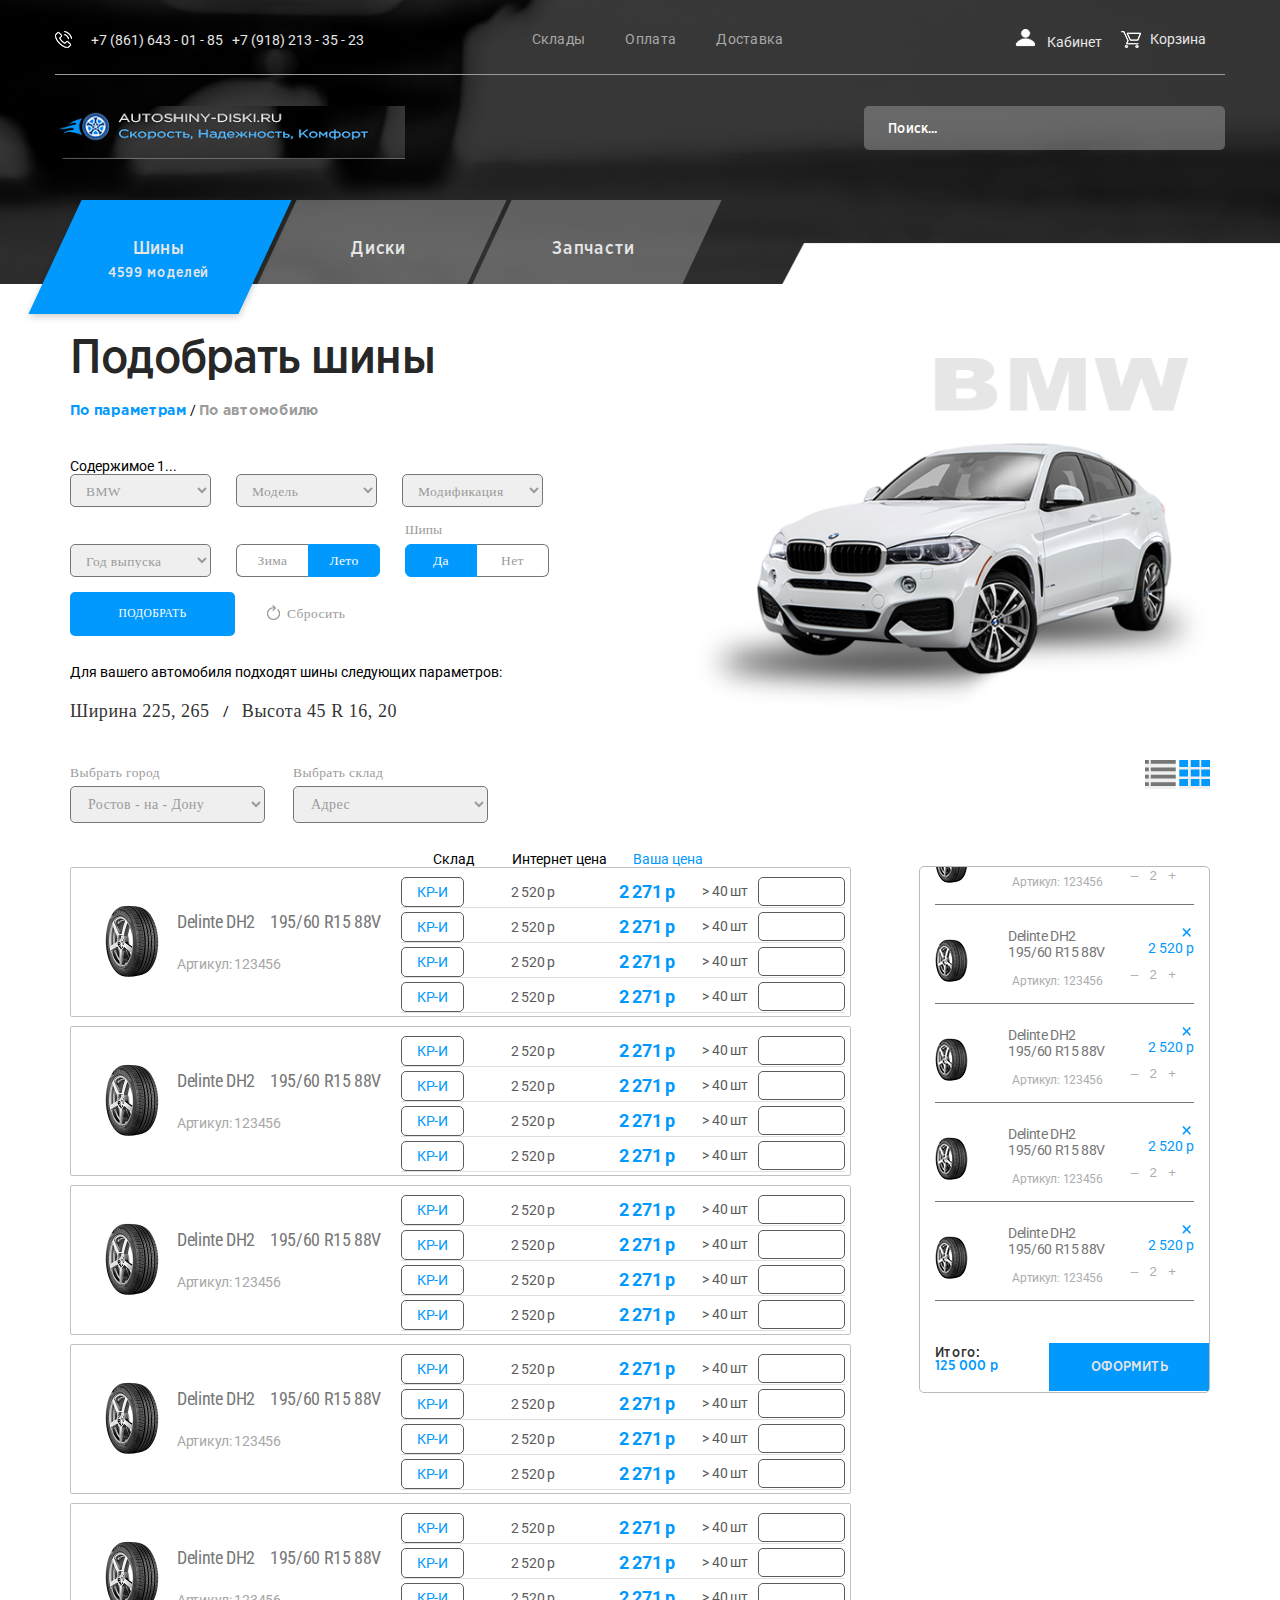
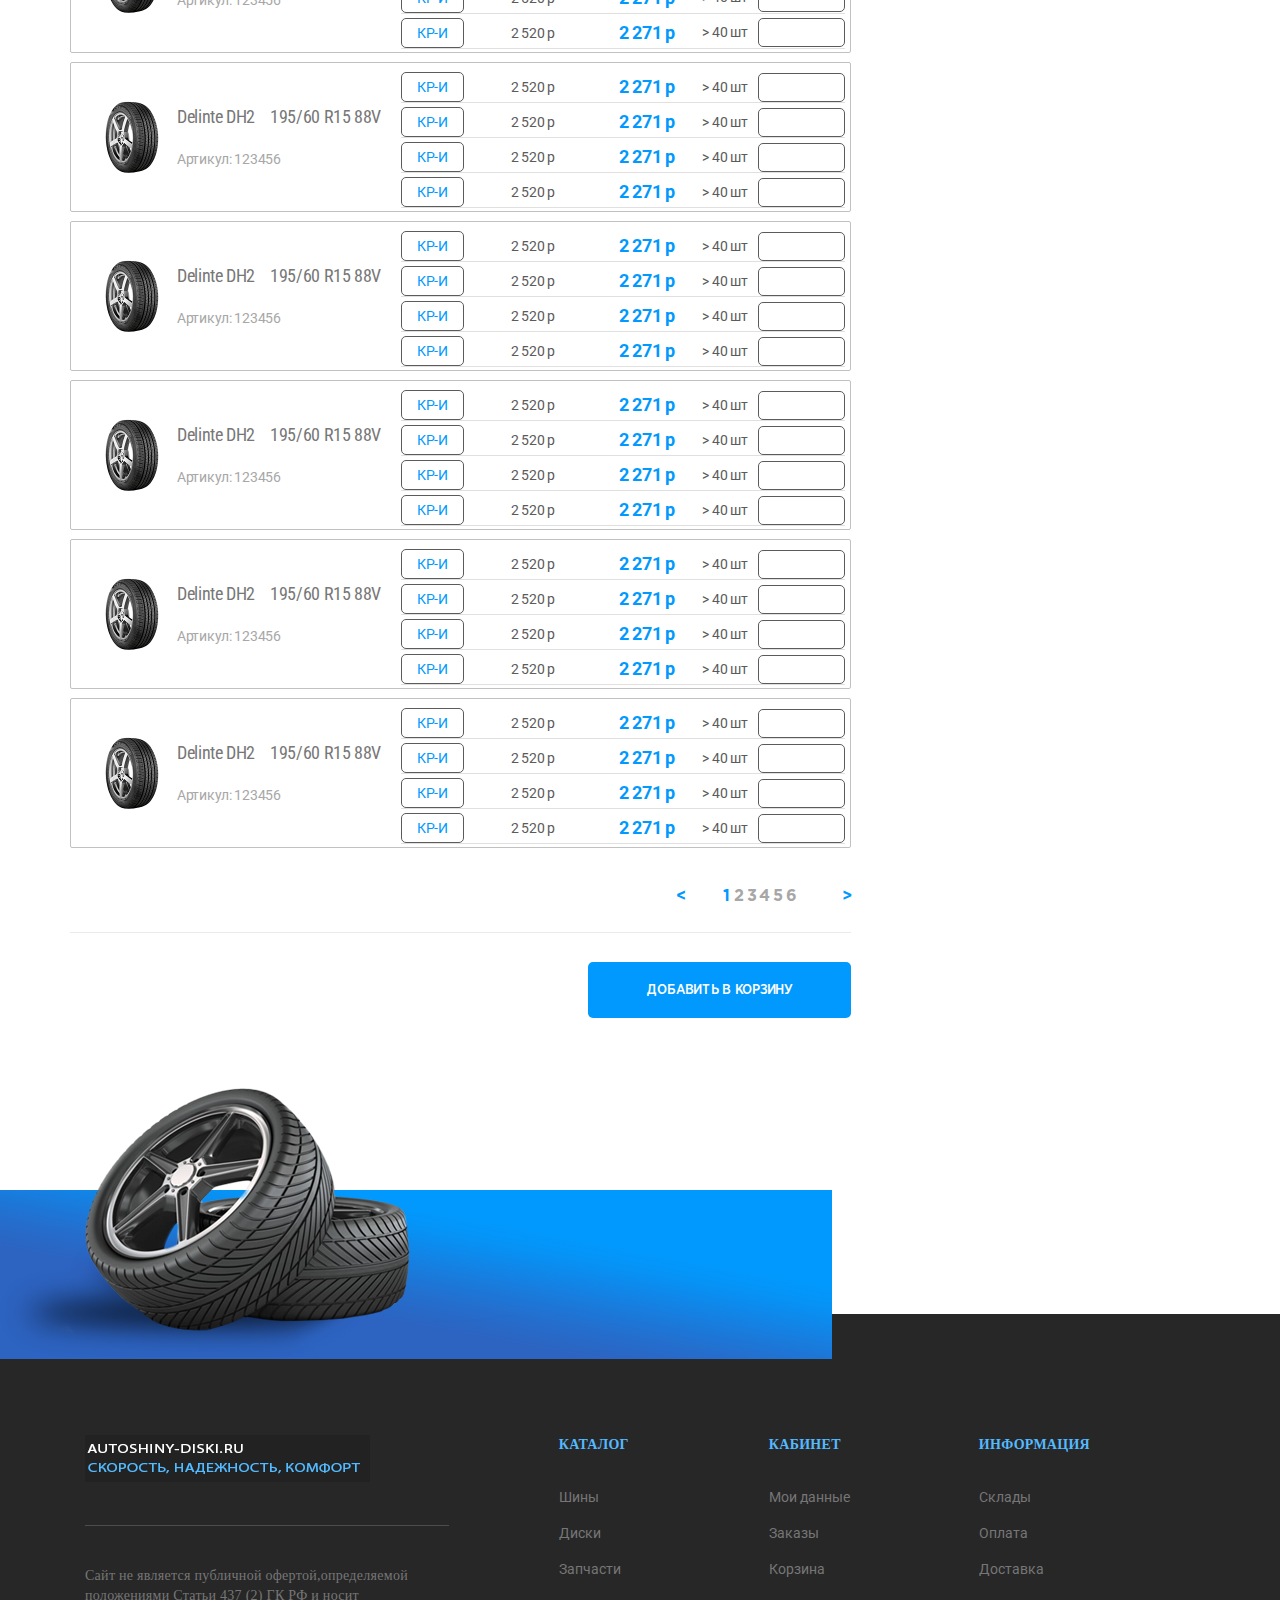
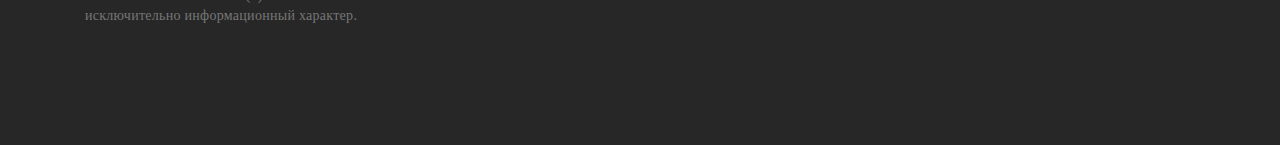
==== index.html @ ff68cd9f "add project" ====
<!DOCTYPE html>
<html lang="ru">

<head>
    <meta charset="UTF-8" />
    <meta name="viewport" content="width=device-width, initial-scale=1.0" />
    <meta http-equiv="X-UA-Compatible" content="ie=edge" />
    <title>Document</title>
    <link rel="stylesheet" href="css/style.min.css" />
</head>

<body>

    <body>
        <header class="header">
            <div class="haeder-wraper">
                <div class="header-bar">
                    <div class="header-tell">
                        <img src="/img/телефон.png" alt="" />
                        <a href="tel:+78616430185" class="header-number">
                            +7 (861) 643 - 01 - 85
                        </a>
                        <a href="tel:+79182133523" class="header-number">
                            +7 (918) 213 - 35 - 23
                        </a>
                    </div>
                    <div class="header-info">
                        <ul class="header-info__list">
                            <li class="header-info__item"><a href="#">Склады</a></li>
                            <li class="header-info__item"><a href="#">Оплата</a></li>
                            <li class="header-info__item"><a href="#">Доставка</a></li>
                        </ul>
                    </div>
                    <div class="header-user user">
                        <div class="user-info">
                            <picture>
                                <picture>
                                    <source srcset="img/пользователь.png" media="(max-width: 970px)">
                                    <source srcset="img/пользователь2.png">
                                    <img srcset="img/пользователь2.png" alt="My default image">
                                </picture>
                                <a class="user-info__cabinet" href="#">Кабинет</a>
                        </div>
                        <div class="user-info">
                            <img src="/img/корзина.png" width="20" height="17" alt="" />
                            <a class="user-info__backet" href="#">Корзина</a>
                        </div>
                    </div>
                </div>
                <div class="header-wrap">
                    <div class="header-logo__wraper">
                        <div class="header-logo">
                            <a href="" class="header-logo__img">
                                <img src="/img/header-logo.png" alt="" />
                            </a>
                        </div>
                        <div class="header-user__menu">
                            <button class="user-menu__cabinet"><img srcset="img/пользователь2.png"
                                    alt="My default image"></button>
                            <button class="user-menu__backet"><img src="/img/корзина.png" width="20" height="17"
                                    alt="" /></button>
                        </div>
                    </div>
                    <div class="header-search">
                        <input class="search" type="search" name="search" placeholder="Поиск..." />
                    </div>
                </div>
                <nav class="header-products">
                    <ul class="header-products__list">
                        <li class="header-products-item active">
                            <a href="unloading.html" class="header-products__link">Шины<span>4599 моделей</span></a>
                        </li>
                        <li class="header-products-item">
                            <a href="#" class="header-products__link">Диски</a>
                        </li>
                        <li class="header-products-item">
                            <a href="#" class="header-products__link">Запчасти</a>
                        </li>
                    </ul>
                </nav>
            </div>
        </header>
        <main class="main main-tires">
            <section class="main-header">
                <h1 class="main-heading__tires">Подобрать шины</h1>
                <div class="tabs">
                    <div class="tabs__nav">
                        <a class="tabs__link tabs__link_active" href="#content-1">По параметрам </a>
                        <span>/</span>
                        <a class="tabs__link" href="#content-2">По автомобилю</a>
                    </div>
                    <div class="tabs__content">
                        <div class="tabs__pane tabs__pane_show" id="content-1">
                            Содержимое 1...
                        </div>
                        <div class="tabs__pane tabs__pane_show" id="content-2">
                            <section class="filter-car">
                                <div class="filter-car__wrap">
                                    <form action="" class="filter-car__form">
                                        <div class="filter-car__form--wrap">
                                            <select>
                                                <option>BMW</option>
                                                <option>Пункт 2</option>
                                            </select>
                                            <select>
                                                <option>Модель</option>
                                                <option>Пункт 2</option>
                                            </select>
                                            <select>
                                                <option>Модификация</option>
                                                <option>Пункт 2</option>
                                            </select>
                                        </div>
                                        <div class="filter-car__form--wrap">
                                            <select>
                                                <option>Год выпуска</option>
                                                <option>Пункт 2</option>
                                            </select>
                                            <input class="formation-btn__input" type="radio" name="winter"
                                                id="winter" />
                                            <!--
                                                -->
                                            <label class="formation-btn__label formation-btn__label--left" for="winter">
                                                Зима
                                            </label>
                                            <!--
                                                -->
                                            <input class="formation-btn__input" type="radio" name="summer" id="summer"
                                                checked />
                                            <!--
                                                -->
                                            <label class="formation-btn__label formation-btn__label--right"
                                                for="summer">
                                                Лето
                                            </label>
                                            <div class="filter-car__form--vertical">
                                                <span>Шипы</span>
                                                <div class="filter-car__form--wraper">
                                                    <input class="formation-btn__input" type="radio" name="yes" id="yes"
                                                        checked />
                                                    <!--                                 
                                        -->
                                                    <label class="formation-btn__label formation-btn__label--left"
                                                        for="yes">
                                                        Да
                                                    </label>
                                                    <!--                                 
                                        -->
                                                    <input class="formation-btn__input" type="radio" name="no"
                                                        id="no" />
                                                    <!--
                                          -->
                                                    <label class="formation-btn__label formation-btn__label--right"
                                                        for="no">
                                                        Нет
                                                    </label>
                                                </div>
                                            </div>


                                        </div>
                                        <div class="filter-car__btn--wrap">
                                            <button class="filter-car__btn" type="submit">ПОДОБРАТЬ</button>
                                            <div class="order-list__reset">
                                                <button class="order-list__reset__btn">Сбросить</button>
                                            </div>
                                        </div>
                                    </form>
                                </div>
                            </section>
                            <section class="filter-result result">
                                <div class="result-wrap">
                                    <p class="result-info">
                                        Для вашего автомобиля подходят шины следующих параметров:
                                    </p>
                                    <div class="result-info__wrap">
                                        <p class="result-information">Ширина 225, 265</p><span>/</span>
                                        <p class="result-information">Высота 45 R 16, 20</p>
                                    </div>
                                    <div class="result-form__filter__wraper">
                                        <form action="" class="result-form__filter">

                                            <div class="result-form__filter__wrap">
                                                <p>Выбрать город</p>
                                                <select>
                                                    <option>Ростов - на - Дону</option>
                                                    <option>Пункт 2</option>
                                                </select>
                                            </div>
                                            <div class="result-form__filter__wrap">
                                                <p>Выбрать склад</p>
                                                <select>
                                                    <option>Адрес</option>
                                                    <option>Пункт 2</option>
                                                </select>
                                            </div>
                                        </form>
                                        <div class="result-info__btn--wrap filter-btn">
                                            <button class="filter-btn__view">
                                                <svg class="filter-btn__icon" xmlns="http://www.w3.org/2000/svg"
                                                    width="31" height="26">
                                                    <path fill="#767676" fill-rule="evenodd"
                                                        d="M5.75 26v-3.719h24.969V26H5.75zm0-11.156h24.969v3.718H5.75v-3.718zm0-7.407h24.969v3.719H5.75V7.437zM5.75 0h24.969v3.719H5.75V0zM0 22.281h3.844V26H0v-3.719zm0-7.437h3.844v3.718H0v-3.718zm0-7.407h3.844v3.719H0V7.437zM0 0h3.844v3.719H0V0z" />
                                                </svg>
                                            </button>
                                            <button class="filter-btn__view">
                                                <svg xmlns="http://www.w3.org/2000/svg" width="31" height="26">
                                                    <path fill="#0199FD" fill-rule="evenodd"
                                                        d="M22.281 26v-6.906H31V26h-8.719zm0-16.469H31v6.906h-8.719V9.531zm0-9.531H31v6.906h-8.719V0zM11.75 19.094h8.719V26H11.75v-6.906zm0-9.563h8.719v6.906H11.75V9.531zm0-9.531h8.719v6.906H11.75V0zM.281 19.094H9V26H.281v-6.906zm0-9.563H9v6.906H.281V9.531zM.281 0H9v6.906H.281V0z" />
                                                </svg>
                                            </button>
                                        </div>
                                    </div>
                                </div>
                            </section>
                            <section class="result-catalog">
                                <div class="result-catalog-wrap">
                                    <div class="result-card__wrap">
                                        <div class="result-card__info result-card__info--desktop">
                                            <p>Склад</p>
                                            <p>Интернет цена</p>
                                            <p>Ваша цена</p>
                                        </div>
                                        <div class="result-cards cards">
                                            <div class="cards-product product">
                                                <div class="product-general">
                                                    <picture>
                                                        <source srcset="img/tire-min.png" media="(max-width: 450px)">
                                                        <source srcset="img/tire-2x.png">
                                                        <img srcset="img/tire-2x.png" alt="My default image">
                                                    </picture>
                                                    <div class="product-name__wrap">
                                                        <div class="product-name__wraper">
                                                            <p class="product-name">Delinte DH2</p>
                                                            <p class="product-parameters">195/60 R15 88V </p>
                                                        </div>
                                                        <p class="product-article">Артикул: 123456</p>
                                                    </div>
                                                </div>
                                                <div class="product-info__wrap">
                                                    <div class="result-card__info result-card__info--mobil">
                                                        <p>Склад</p>
                                                        <p>Интернет цена</p>
                                                        <p>Ваша цена</p>
                                                        <p>кол - во</p>
                                                    </div>
                                                    <div class="product-info">
                                                        <p class="product-info__stock">КР-И</p>
                                                        <p class="product-info__internet-price">2 520 р</p>
                                                        <p class="product-info__your-price">2 271 р</p>
                                                        <div class="product-info__entry-field">
                                                            <label for="quantity-goods">> 40 шт</label>
                                                            <input type="text" name="" id="quantity-goods">
                                                        </div>
                                                    </div>
                                                    <div class="product-info">
                                                        <p class="product-info__stock">КР-И</p>
                                                        <p class="product-info__internet-price">2 520 р</p>
                                                        <p class="product-info__your-price">2 271 р</p>
                                                        <div class="product-info__entry-field">
                                                            <label for="quantity-goods">> 40 шт</label>
                                                            <input type="text" name="" id="quantity-goods">
                                                        </div>
                                                    </div>
                                                    <div class="product-info">
                                                        <p class="product-info__stock">КР-И</p>
                                                        <p class="product-info__internet-price">2 520 р</p>
                                                        <p class="product-info__your-price">2 271 р</p>
                                                        <div class="product-info__entry-field">
                                                            <label for="quantity-goods">> 40 шт</label>
                                                            <input type="text" name="" id="quantity-goods">
                                                        </div>
                                                    </div>
                                                    <div class="product-info">
                                                        <p class="product-info__stock">КР-И</p>
                                                        <p class="product-info__internet-price">2 520 р</p>
                                                        <p class="product-info__your-price">2 271 р</p>
                                                        <div class="product-info__entry-field">
                                                            <label for="quantity-goods">> 40 шт</label>
                                                            <input type="text" name="" id="quantity-goods">
                                                        </div>
                                                    </div>
                                                </div>
                                            </div>
                                        </div>


                                        <div class="result-cards cards">
                                            <div class="cards-product product">
                                                <div class="product-general">
                                                    <picture>
                                                        <source srcset="img/tire-min.png" media="(max-width: 450px)">
                                                        <source srcset="img/tire-2x.png">
                                                        <img srcset="img/tire-2x.png" alt="My default image">
                                                    </picture>
                                                    <div class="product-name__wrap">
                                                        <div class="product-name__wraper">
                                                            <p class="product-name">Delinte DH2</p>
                                                            <p class="product-parameters">195/60 R15 88V </p>
                                                        </div>
                                                        <p class="product-article">Артикул: 123456</p>
                                                    </div>
                                                </div>
                                                <div class="product-info__wrap">
                                                    <div class="result-card__info result-card__info--mobil">
                                                        <p>Склад</p>
                                                        <p>Интернет цена</p>
                                                        <p>Ваша цена</p>
                                                        <p>кол - во</p>
                                                    </div>
                                                    <div class="product-info">
                                                        <p class="product-info__stock">КР-И</p>
                                                        <p class="product-info__internet-price">2 520 р</p>
                                                        <p class="product-info__your-price">2 271 р</p>
                                                        <div class="product-info__entry-field">
                                                            <label for="quantity-goods">> 40 шт</label>
                                                            <input type="text" name="" id="quantity-goods">
                                                        </div>
                                                    </div>
                                                    <div class="product-info">
                                                        <p class="product-info__stock">КР-И</p>
                                                        <p class="product-info__internet-price">2 520 р</p>
                                                        <p class="product-info__your-price">2 271 р</p>
                                                        <div class="product-info__entry-field">
                                                            <label for="quantity-goods">> 40 шт</label>
                                                            <input type="text" name="" id="quantity-goods">
                                                        </div>
                                                    </div>
                                                    <div class="product-info">
                                                        <p class="product-info__stock">КР-И</p>
                                                        <p class="product-info__internet-price">2 520 р</p>
                                                        <p class="product-info__your-price">2 271 р</p>
                                                        <div class="product-info__entry-field">
                                                            <label for="quantity-goods">> 40 шт</label>
                                                            <input type="text" name="" id="quantity-goods">
                                                        </div>
                                                    </div>
                                                    <div class="product-info">
                                                        <p class="product-info__stock">КР-И</p>
                                                        <p class="product-info__internet-price">2 520 р</p>
                                                        <p class="product-info__your-price">2 271 р</p>
                                                        <div class="product-info__entry-field">
                                                            <label for="quantity-goods">> 40 шт</label>
                                                            <input type="text" name="" id="quantity-goods">
                                                        </div>
                                                    </div>
                                                </div>
                                            </div>
                                        </div>
                                        <div class="result-cards cards">
                                            <div class="cards-product product">
                                                <div class="product-general">
                                                    <picture>
                                                        <source srcset="img/tire-min.png" media="(max-width: 450px)">
                                                        <source srcset="img/tire-2x.png">
                                                        <img srcset="img/tire-2x.png" alt="My default image">
                                                    </picture>
                                                    <div class="product-name__wrap">
                                                        <div class="product-name__wraper">
                                                            <p class="product-name">Delinte DH2</p>
                                                            <p class="product-parameters">195/60 R15 88V </p>
                                                        </div>
                                                        <p class="product-article">Артикул: 123456</p>
                                                    </div>
                                                </div>
                                                <div class="product-info__wrap">
                                                    <div class="result-card__info result-card__info--mobil">
                                                        <p>Склад</p>
                                                        <p>Интернет цена</p>
                                                        <p>Ваша цена</p>
                                                        <p>кол - во</p>
                                                    </div>
                                                    <div class="product-info">
                                                        <p class="product-info__stock">КР-И</p>
                                                        <p class="product-info__internet-price">2 520 р</p>
                                                        <p class="product-info__your-price">2 271 р</p>
                                                        <div class="product-info__entry-field">
                                                            <label for="quantity-goods">> 40 шт</label>
                                                            <input type="text" name="" id="quantity-goods">
                                                        </div>
                                                    </div>
                                                    <div class="product-info">
                                                        <p class="product-info__stock">КР-И</p>
                                                        <p class="product-info__internet-price">2 520 р</p>
                                                        <p class="product-info__your-price">2 271 р</p>
                                                        <div class="product-info__entry-field">
                                                            <label for="quantity-goods">> 40 шт</label>
                                                            <input type="text" name="" id="quantity-goods">
                                                        </div>
                                                    </div>
                                                    <div class="product-info">
                                                        <p class="product-info__stock">КР-И</p>
                                                        <p class="product-info__internet-price">2 520 р</p>
                                                        <p class="product-info__your-price">2 271 р</p>
                                                        <div class="product-info__entry-field">
                                                            <label for="quantity-goods">> 40 шт</label>
                                                            <input type="text" name="" id="quantity-goods">
                                                        </div>
                                                    </div>
                                                    <div class="product-info">
                                                        <p class="product-info__stock">КР-И</p>
                                                        <p class="product-info__internet-price">2 520 р</p>
                                                        <p class="product-info__your-price">2 271 р</p>
                                                        <div class="product-info__entry-field">
                                                            <label for="quantity-goods">> 40 шт</label>
                                                            <input type="text" name="" id="quantity-goods">
                                                        </div>
                                                    </div>
                                                </div>
                                            </div>
                                        </div>
                                        <div class="result-cards cards">
                                            <div class="cards-product product">
                                                <div class="product-general">
                                                    <picture>
                                                        <source srcset="img/tire-min.png" media="(max-width: 450px)">
                                                        <source srcset="img/tire-2x.png">
                                                        <img srcset="img/tire-2x.png" alt="My default image">
                                                    </picture>
                                                    <div class="product-name__wrap">
                                                        <div class="product-name__wraper">
                                                            <p class="product-name">Delinte DH2</p>
                                                            <p class="product-parameters">195/60 R15 88V </p>
                                                        </div>
                                                        <p class="product-article">Артикул: 123456</p>
                                                    </div>
                                                </div>
                                                <div class="product-info__wrap">
                                                    <div class="result-card__info result-card__info--mobil">
                                                        <p>Склад</p>
                                                        <p>Интернет цена</p>
                                                        <p>Ваша цена</p>
                                                        <p>кол - во</p>
                                                    </div>
                                                    <div class="product-info">
                                                        <p class="product-info__stock">КР-И</p>
                                                        <p class="product-info__internet-price">2 520 р</p>
                                                        <p class="product-info__your-price">2 271 р</p>
                                                        <div class="product-info__entry-field">
                                                            <label for="quantity-goods">> 40 шт</label>
                                                            <input type="text" name="" id="quantity-goods">
                                                        </div>
                                                    </div>
                                                    <div class="product-info">
                                                        <p class="product-info__stock">КР-И</p>
                                                        <p class="product-info__internet-price">2 520 р</p>
                                                        <p class="product-info__your-price">2 271 р</p>
                                                        <div class="product-info__entry-field">
                                                            <label for="quantity-goods">> 40 шт</label>
                                                            <input type="text" name="" id="quantity-goods">
                                                        </div>
                                                    </div>
                                                    <div class="product-info">
                                                        <p class="product-info__stock">КР-И</p>
                                                        <p class="product-info__internet-price">2 520 р</p>
                                                        <p class="product-info__your-price">2 271 р</p>
                                                        <div class="product-info__entry-field">
                                                            <label for="quantity-goods">> 40 шт</label>
                                                            <input type="text" name="" id="quantity-goods">
                                                        </div>
                                                    </div>
                                                    <div class="product-info">
                                                        <p class="product-info__stock">КР-И</p>
                                                        <p class="product-info__internet-price">2 520 р</p>
                                                        <p class="product-info__your-price">2 271 р</p>
                                                        <div class="product-info__entry-field">
                                                            <label for="quantity-goods">> 40 шт</label>
                                                            <input type="text" name="" id="quantity-goods">
                                                        </div>
                                                    </div>
                                                </div>
                                            </div>
                                        </div>
                                        <div class="result-cards cards">
                                            <div class="cards-product product">
                                                <div class="product-general">
                                                    <picture>
                                                        <source srcset="img/tire-min.png" media="(max-width: 450px)">
                                                        <source srcset="img/tire-2x.png">
                                                        <img srcset="img/tire-2x.png" alt="My default image">
                                                    </picture>
                                                    <div class="product-name__wrap">
                                                        <div class="product-name__wraper">
                                                            <p class="product-name">Delinte DH2</p>
                                                            <p class="product-parameters">195/60 R15 88V </p>
                                                        </div>
                                                        <p class="product-article">Артикул: 123456</p>
                                                    </div>
                                                </div>
                                                <div class="product-info__wrap">
                                                    <div class="result-card__info result-card__info--mobil">
                                                        <p>Склад</p>
                                                        <p>Интернет цена</p>
                                                        <p>Ваша цена</p>
                                                        <p>кол - во</p>
                                                    </div>
                                                    <div class="product-info">
                                                        <p class="product-info__stock">КР-И</p>
                                                        <p class="product-info__internet-price">2 520 р</p>
                                                        <p class="product-info__your-price">2 271 р</p>
                                                        <div class="product-info__entry-field">
                                                            <label for="quantity-goods">> 40 шт</label>
                                                            <input type="text" name="" id="quantity-goods">
                                                        </div>
                                                    </div>
                                                    <div class="product-info">
                                                        <p class="product-info__stock">КР-И</p>
                                                        <p class="product-info__internet-price">2 520 р</p>
                                                        <p class="product-info__your-price">2 271 р</p>
                                                        <div class="product-info__entry-field">
                                                            <label for="quantity-goods">> 40 шт</label>
                                                            <input type="text" name="" id="quantity-goods">
                                                        </div>
                                                    </div>
                                                    <div class="product-info">
                                                        <p class="product-info__stock">КР-И</p>
                                                        <p class="product-info__internet-price">2 520 р</p>
                                                        <p class="product-info__your-price">2 271 р</p>
                                                        <div class="product-info__entry-field">
                                                            <label for="quantity-goods">> 40 шт</label>
                                                            <input type="text" name="" id="quantity-goods">
                                                        </div>
                                                    </div>
                                                    <div class="product-info">
                                                        <p class="product-info__stock">КР-И</p>
                                                        <p class="product-info__internet-price">2 520 р</p>
                                                        <p class="product-info__your-price">2 271 р</p>
                                                        <div class="product-info__entry-field">
                                                            <label for="quantity-goods">> 40 шт</label>
                                                            <input type="text" name="" id="quantity-goods">
                                                        </div>
                                                    </div>
                                                </div>
                                            </div>
                                        </div>
                                        <div class="result-cards cards">
                                            <div class="cards-product product">
                                                <div class="product-general">
                                                    <picture>
                                                        <source srcset="img/tire-min.png" media="(max-width: 450px)">
                                                        <source srcset="img/tire-2x.png">
                                                        <img srcset="img/tire-2x.png" alt="My default image">
                                                    </picture>
                                                    <div class="product-name__wrap">
                                                        <div class="product-name__wraper">
                                                            <p class="product-name">Delinte DH2</p>
                                                            <p class="product-parameters">195/60 R15 88V </p>
                                                        </div>
                                                        <p class="product-article">Артикул: 123456</p>
                                                    </div>
                                                </div>
                                                <div class="product-info__wrap">
                                                    <div class="result-card__info result-card__info--mobil">
                                                        <p>Склад</p>
                                                        <p>Интернет цена</p>
                                                        <p>Ваша цена</p>
                                                        <p>кол - во</p>
                                                    </div>
                                                    <div class="product-info">
                                                        <p class="product-info__stock">КР-И</p>
                                                        <p class="product-info__internet-price">2 520 р</p>
                                                        <p class="product-info__your-price">2 271 р</p>
                                                        <div class="product-info__entry-field">
                                                            <label for="quantity-goods">> 40 шт</label>
                                                            <input type="text" name="" id="quantity-goods">
                                                        </div>
                                                    </div>
                                                    <div class="product-info">
                                                        <p class="product-info__stock">КР-И</p>
                                                        <p class="product-info__internet-price">2 520 р</p>
                                                        <p class="product-info__your-price">2 271 р</p>
                                                        <div class="product-info__entry-field">
                                                            <label for="quantity-goods">> 40 шт</label>
                                                            <input type="text" name="" id="quantity-goods">
                                                        </div>
                                                    </div>
                                                    <div class="product-info">
                                                        <p class="product-info__stock">КР-И</p>
                                                        <p class="product-info__internet-price">2 520 р</p>
                                                        <p class="product-info__your-price">2 271 р</p>
                                                        <div class="product-info__entry-field">
                                                            <label for="quantity-goods">> 40 шт</label>
                                                            <input type="text" name="" id="quantity-goods">
                                                        </div>
                                                    </div>
                                                    <div class="product-info">
                                                        <p class="product-info__stock">КР-И</p>
                                                        <p class="product-info__internet-price">2 520 р</p>
                                                        <p class="product-info__your-price">2 271 р</p>
                                                        <div class="product-info__entry-field">
                                                            <label for="quantity-goods">> 40 шт</label>
                                                            <input type="text" name="" id="quantity-goods">
                                                        </div>
                                                    </div>
                                                </div>
                                            </div>
                                        </div>
                                        <div class="result-cards cards">
                                            <div class="cards-product product">
                                                <div class="product-general">
                                                    <picture>
                                                        <source srcset="img/tire-min.png" media="(max-width: 450px)">
                                                        <source srcset="img/tire-2x.png">
                                                        <img srcset="img/tire-2x.png" alt="My default image">
                                                    </picture>
                                                    <div class="product-name__wrap">
                                                        <div class="product-name__wraper">
                                                            <p class="product-name">Delinte DH2</p>
                                                            <p class="product-parameters">195/60 R15 88V </p>
                                                        </div>
                                                        <p class="product-article">Артикул: 123456</p>
                                                    </div>
                                                </div>
                                                <div class="product-info__wrap">
                                                    <div class="result-card__info result-card__info--mobil">
                                                        <p>Склад</p>
                                                        <p>Интернет цена</p>
                                                        <p>Ваша цена</p>
                                                        <p>кол - во</p>
                                                    </div>
                                                    <div class="product-info">
                                                        <p class="product-info__stock">КР-И</p>
                                                        <p class="product-info__internet-price">2 520 р</p>
                                                        <p class="product-info__your-price">2 271 р</p>
                                                        <div class="product-info__entry-field">
                                                            <label for="quantity-goods">> 40 шт</label>
                                                            <input type="text" name="" id="quantity-goods">
                                                        </div>
                                                    </div>
                                                    <div class="product-info">
                                                        <p class="product-info__stock">КР-И</p>
                                                        <p class="product-info__internet-price">2 520 р</p>
                                                        <p class="product-info__your-price">2 271 р</p>
                                                        <div class="product-info__entry-field">
                                                            <label for="quantity-goods">> 40 шт</label>
                                                            <input type="text" name="" id="quantity-goods">
                                                        </div>
                                                    </div>
                                                    <div class="product-info">
                                                        <p class="product-info__stock">КР-И</p>
                                                        <p class="product-info__internet-price">2 520 р</p>
                                                        <p class="product-info__your-price">2 271 р</p>
                                                        <div class="product-info__entry-field">
                                                            <label for="quantity-goods">> 40 шт</label>
                                                            <input type="text" name="" id="quantity-goods">
                                                        </div>
                                                    </div>
                                                    <div class="product-info">
                                                        <p class="product-info__stock">КР-И</p>
                                                        <p class="product-info__internet-price">2 520 р</p>
                                                        <p class="product-info__your-price">2 271 р</p>
                                                        <div class="product-info__entry-field">
                                                            <label for="quantity-goods">> 40 шт</label>
                                                            <input type="text" name="" id="quantity-goods">
                                                        </div>
                                                    </div>
                                                </div>
                                            </div>
                                        </div>
                                        <div class="result-cards cards">
                                            <div class="cards-product product">
                                                <div class="product-general">
                                                    <picture>
                                                        <source srcset="img/tire-min.png" media="(max-width: 450px)">
                                                        <source srcset="img/tire-2x.png">
                                                        <img srcset="img/tire-2x.png" alt="My default image">
                                                    </picture>
                                                    <div class="product-name__wrap">
                                                        <div class="product-name__wraper">
                                                            <p class="product-name">Delinte DH2</p>
                                                            <p class="product-parameters">195/60 R15 88V </p>
                                                        </div>
                                                        <p class="product-article">Артикул: 123456</p>
                                                    </div>
                                                </div>
                                                <div class="product-info__wrap">
                                                    <div class="result-card__info result-card__info--mobil">
                                                        <p>Склад</p>
                                                        <p>Интернет цена</p>
                                                        <p>Ваша цена</p>
                                                        <p>кол - во</p>
                                                    </div>
                                                    <div class="product-info">
                                                        <p class="product-info__stock">КР-И</p>
                                                        <p class="product-info__internet-price">2 520 р</p>
                                                        <p class="product-info__your-price">2 271 р</p>
                                                        <div class="product-info__entry-field">
                                                            <label for="quantity-goods">> 40 шт</label>
                                                            <input type="text" name="" id="quantity-goods">
                                                        </div>
                                                    </div>
                                                    <div class="product-info">
                                                        <p class="product-info__stock">КР-И</p>
                                                        <p class="product-info__internet-price">2 520 р</p>
                                                        <p class="product-info__your-price">2 271 р</p>
                                                        <div class="product-info__entry-field">
                                                            <label for="quantity-goods">> 40 шт</label>
                                                            <input type="text" name="" id="quantity-goods">
                                                        </div>
                                                    </div>
                                                    <div class="product-info">
                                                        <p class="product-info__stock">КР-И</p>
                                                        <p class="product-info__internet-price">2 520 р</p>
                                                        <p class="product-info__your-price">2 271 р</p>
                                                        <div class="product-info__entry-field">
                                                            <label for="quantity-goods">> 40 шт</label>
                                                            <input type="text" name="" id="quantity-goods">
                                                        </div>
                                                    </div>
                                                    <div class="product-info">
                                                        <p class="product-info__stock">КР-И</p>
                                                        <p class="product-info__internet-price">2 520 р</p>
                                                        <p class="product-info__your-price">2 271 р</p>
                                                        <div class="product-info__entry-field">
                                                            <label for="quantity-goods">> 40 шт</label>
                                                            <input type="text" name="" id="quantity-goods">
                                                        </div>
                                                    </div>
                                                </div>
                                            </div>
                                        </div>
                                        <div class="result-cards cards">
                                            <div class="cards-product product">
                                                <div class="product-general">
                                                    <picture>
                                                        <source srcset="img/tire-min.png" media="(max-width: 450px)">
                                                        <source srcset="img/tire-2x.png">
                                                        <img srcset="img/tire-2x.png" alt="My default image">
                                                    </picture>
                                                    <div class="product-name__wrap">
                                                        <div class="product-name__wraper">
                                                            <p class="product-name">Delinte DH2</p>
                                                            <p class="product-parameters">195/60 R15 88V </p>
                                                        </div>
                                                        <p class="product-article">Артикул: 123456</p>
                                                    </div>
                                                </div>
                                                <div class="product-info__wrap">
                                                    <div class="result-card__info result-card__info--mobil">
                                                        <p>Склад</p>
                                                        <p>Интернет цена</p>
                                                        <p>Ваша цена</p>
                                                        <p>кол - во</p>
                                                    </div>
                                                    <div class="product-info">
                                                        <p class="product-info__stock">КР-И</p>
                                                        <p class="product-info__internet-price">2 520 р</p>
                                                        <p class="product-info__your-price">2 271 р</p>
                                                        <div class="product-info__entry-field">
                                                            <label for="quantity-goods">> 40 шт</label>
                                                            <input type="text" name="" id="quantity-goods">
                                                        </div>
                                                    </div>
                                                    <div class="product-info">
                                                        <p class="product-info__stock">КР-И</p>
                                                        <p class="product-info__internet-price">2 520 р</p>
                                                        <p class="product-info__your-price">2 271 р</p>
                                                        <div class="product-info__entry-field">
                                                            <label for="quantity-goods">> 40 шт</label>
                                                            <input type="text" name="" id="quantity-goods">
                                                        </div>
                                                    </div>
                                                    <div class="product-info">
                                                        <p class="product-info__stock">КР-И</p>
                                                        <p class="product-info__internet-price">2 520 р</p>
                                                        <p class="product-info__your-price">2 271 р</p>
                                                        <div class="product-info__entry-field">
                                                            <label for="quantity-goods">> 40 шт</label>
                                                            <input type="text" name="" id="quantity-goods">
                                                        </div>
                                                    </div>
                                                    <div class="product-info">
                                                        <p class="product-info__stock">КР-И</p>
                                                        <p class="product-info__internet-price">2 520 р</p>
                                                        <p class="product-info__your-price">2 271 р</p>
                                                        <div class="product-info__entry-field">
                                                            <label for="quantity-goods">> 40 шт</label>
                                                            <input type="text" name="" id="quantity-goods">
                                                        </div>
                                                    </div>
                                                </div>
                                            </div>
                                        </div>
                                        <div class="result-cards cards">
                                            <div class="cards-product product">
                                                <div class="product-general">
                                                    <picture>
                                                        <source srcset="img/tire-min.png" media="(max-width: 450px)">
                                                        <source srcset="img/tire-2x.png">
                                                        <img srcset="img/tire-2x.png" alt="My default image">
                                                    </picture>
                                                    <div class="product-name__wrap">
                                                        <div class="product-name__wraper">
                                                            <p class="product-name">Delinte DH2</p>
                                                            <p class="product-parameters">195/60 R15 88V </p>
                                                        </div>
                                                        <p class="product-article">Артикул: 123456</p>
                                                    </div>
                                                </div>
                                                <div class="product-info__wrap">
                                                    <div class="result-card__info result-card__info--mobil">
                                                        <p>Склад</p>
                                                        <p>Интернет цена</p>
                                                        <p>Ваша цена</p>
                                                        <p>кол - во</p>
                                                    </div>
                                                    <div class="product-info">
                                                        <p class="product-info__stock">КР-И</p>
                                                        <p class="product-info__internet-price">2 520 р</p>
                                                        <p class="product-info__your-price">2 271 р</p>
                                                        <div class="product-info__entry-field">
                                                            <label for="quantity-goods">> 40 шт</label>
                                                            <input type="text" name="" id="quantity-goods">
                                                        </div>
                                                    </div>
                                                    <div class="product-info">
                                                        <p class="product-info__stock">КР-И</p>
                                                        <p class="product-info__internet-price">2 520 р</p>
                                                        <p class="product-info__your-price">2 271 р</p>
                                                        <div class="product-info__entry-field">
                                                            <label for="quantity-goods">> 40 шт</label>
                                                            <input type="text" name="" id="quantity-goods">
                                                        </div>
                                                    </div>
                                                    <div class="product-info">
                                                        <p class="product-info__stock">КР-И</p>
                                                        <p class="product-info__internet-price">2 520 р</p>
                                                        <p class="product-info__your-price">2 271 р</p>
                                                        <div class="product-info__entry-field">
                                                            <label for="quantity-goods">> 40 шт</label>
                                                            <input type="text" name="" id="quantity-goods">
                                                        </div>
                                                    </div>
                                                    <div class="product-info">
                                                        <p class="product-info__stock">КР-И</p>
                                                        <p class="product-info__internet-price">2 520 р</p>
                                                        <p class="product-info__your-price">2 271 р</p>
                                                        <div class="product-info__entry-field">
                                                            <label for="quantity-goods">> 40 шт</label>
                                                            <input type="text" name="" id="quantity-goods">
                                                        </div>
                                                    </div>
                                                </div>
                                            </div>
                                        </div>
                                        <div class="results-cards__list--wrap">
                                            <div class="results-cards__list">
                                                <a href="#" class="results-cards__item results-cards__item--back">
                                                    <</a> <a href="#"
                                                        class="results-cards__item results-cards__item--active">1
                                                </a>
                                                <a href="#" class="results-cards__item">2</a>
                                                <a href="#" class="results-cards__item">3</a>
                                                <a href="#" class="results-cards__item">4</a>
                                                <a href="#" class="results-cards__item">5</a>
                                                <a href="#" class="results-cards__item">6</a>
                                                <a href="#" class="results-cards__item results-cards__item--next">></a>
                                            </div>
                                            <div class="results-cards__add">
                                                <button class="btn results-cards__btn">ДОБАВИТЬ В КОРЗИНУ</button>
                                            </div>
                                        </div>
                                        <div class="result-card__backet backet-bar__total">
                                            <div class="backet-bar__total__wrap">
                                                <p clss="backet-bar__total--info">В корзине <span>5</span> товаров</p>
                                                <div class="backet-bar__total--all">
                                                    <p class="backet-bar__total-description">Итого:</p>
                                                    <p class="backet-bar__total-price">125 000 р</p>
                                                </div>
                                            </div>
                                            <a href="#" class="btn backet-bar__issue">ПЕРЕЙТИ В КОРЗИНУ</a>
                                        </div>
                                    </div>

                                    <div class="result-catalog__backet backet-bar" id="backet-bar">
                                        <h3 class="unloading-heading">Корзина</h3>
                                        <div class="backet-bar__wrap">
                                            <div class="backet-bar__wraper">
                                                <div class="backet-bar__items">
                                                    <div class="result-cards cards">
                                                        <img class="cards-img" src="img/tire-min.png" alt="">
                                                        <div class="cards-product product">
                                                            <div class="product-general">
                                                                <div class="product-name__wrap">
                                                                    <p class="product-name">Delinte DH2</p>
                                                                    <p class="product-parameters">195/60 R15 88V </p>
                                                                </div>
                                                                <p class="product-article">Артикул: 123456</p>
                                                            </div>
                                                        </div>
                                                    </div>
                                                    <div class="backet-bar__info">
                                                        <button class="backet-bar__close">
                                                            <img src="img/х.png" alt="закрыть">
                                                        </button>
                                                        <p class="backet-bar__price">2 520 р</p>
                                                        <div class="backet-bar__quantity">
                                                            <button class="backet-bar__btn btn-minus">&ndash;</button>
                                                            <input class="backet-bar__quantity-number" type="text"
                                                                value="2">
                                                            <button class="backet-bar__btn btn-plus">+</button>
                                                        </div>
                                                    </div>
                                                </div>
                                            </div>
                                            <div class="backet-bar__wraper">
                                                <div class="backet-bar__items">
                                                    <div class="result-cards cards">
                                                        <img class="cards-img" src="img/tire-min.png" alt="">
                                                        <div class="cards-product product">
                                                            <div class="product-general">
                                                                <div class="product-name__wrap">
                                                                    <p class="product-name">Delinte DH2</p>
                                                                    <p class="product-parameters">195/60 R15 88V </p>
                                                                </div>
                                                                <p class="product-article">Артикул: 123456</p>
                                                            </div>
                                                        </div>
                                                    </div>
                                                    <div class="backet-bar__info">
                                                        <button class="backet-bar__close">
                                                            <img src="img/х.png" alt="закрыть">
                                                        </button>
                                                        <p class="backet-bar__price">2 520 р</p>
                                                        <div class="backet-bar__quantity">
                                                            <button class="backet-bar__btn btn-minus">&ndash;</button>
                                                            <input class="backet-bar__quantity-number" type="text"
                                                                value="2">
                                                            <button class="backet-bar__btn btn-plus">+</button>
                                                        </div>
                                                    </div>
                                                </div>
                                            </div>
                                            <div class="backet-bar__wraper">
                                                <div class="backet-bar__items">
                                                    <div class="result-cards cards">
                                                        <img class="cards-img" src="img/tire-min.png" alt="">
                                                        <div class="cards-product product">
                                                            <div class="product-general">
                                                                <div class="product-name__wrap">
                                                                    <p class="product-name">Delinte DH2</p>
                                                                    <p class="product-parameters">195/60 R15 88V </p>
                                                                </div>
                                                                <p class="product-article">Артикул: 123456</p>
                                                            </div>
                                                        </div>
                                                    </div>
                                                    <div class="backet-bar__info">
                                                        <button class="backet-bar__close">
                                                            <img src="img/х.png" alt="закрыть">
                                                        </button>
                                                        <p class="backet-bar__price">2 520 р</p>
                                                        <div class="backet-bar__quantity">
                                                            <button class="backet-bar__btn btn-minus">&ndash;</button>
                                                            <input class="backet-bar__quantity-number" type="text"
                                                                value="2">
                                                            <button class="backet-bar__btn btn-plus">+</button>
                                                        </div>
                                                    </div>
                                                </div>

                                            </div>
                                            <div class="backet-bar__wraper">
                                                <div class="backet-bar__items">
                                                    <div class="result-cards cards">
                                                        <img class="cards-img" src="img/tire-min.png" alt="">
                                                        <div class="cards-product product">
                                                            <div class="product-general">
                                                                <div class="product-name__wrap">
                                                                    <p class="product-name">Delinte DH2</p>
                                                                    <p class="product-parameters">195/60 R15 88V </p>
                                                                </div>
                                                                <p class="product-article">Артикул: 123456</p>
                                                            </div>
                                                        </div>
                                                    </div>
                                                    <div class="backet-bar__info">
                                                        <button class="backet-bar__close">
                                                            <img src="img/х.png" alt="закрыть">
                                                        </button>
                                                        <p class="backet-bar__price">2 520 р</p>
                                                        <div class="backet-bar__quantity">
                                                            <button class="backet-bar__btn btn-minus">&ndash;</button>
                                                            <input class="backet-bar__quantity-number" type="text"
                                                                value="2">
                                                            <button class="backet-bar__btn btn-plus">+</button>
                                                        </div>
                                                    </div>
                                                </div>
                                            </div>
                                            <div class="backet-bar__wraper">
                                                <div class="backet-bar__items">
                                                    <div class="result-cards cards">
                                                        <img class="cards-img" src="img/tire-min.png" alt="">
                                                        <div class="cards-product product">
                                                            <div class="product-general">
                                                                <div class="product-name__wrap">
                                                                    <p class="product-name">Delinte DH2</p>
                                                                    <p class="product-parameters">195/60 R15 88V </p>
                                                                </div>
                                                                <p class="product-article">Артикул: 123456</p>
                                                            </div>
                                                        </div>
                                                    </div>
                                                    <div class="backet-bar__info">
                                                        <button class="backet-bar__close">
                                                            <img src="img/х.png" alt="закрыть">
                                                        </button>
                                                        <p class="backet-bar__price">2 520 р</p>
                                                        <div class="backet-bar__quantity">
                                                            <button class="backet-bar__btn btn-minus">&ndash;</button>
                                                            <input class="backet-bar__quantity-number" type="text"
                                                                value="2">
                                                            <button class="backet-bar__btn btn-plus">+</button>
                                                        </div>
                                                    </div>
                                                </div>
                                            </div>
                                            <div class="backet-bar__wraper">
                                                <div class="backet-bar__items">
                                                    <div class="result-cards cards">
                                                        <img class="cards-img" src="img/tire-min.png" alt="">
                                                        <div class="cards-product product">
                                                            <div class="product-general">
                                                                <div class="product-name__wrap">
                                                                    <p class="product-name">Delinte DH2</p>
                                                                    <p class="product-parameters">195/60 R15 88V </p>
                                                                </div>
                                                                <p class="product-article">Артикул: 123456</p>
                                                            </div>
                                                        </div>
                                                    </div>
                                                    <div class="backet-bar__info">
                                                        <button class="backet-bar__close">
                                                            <img src="img/х.png" alt="закрыть">
                                                        </button>
                                                        <p class="backet-bar__price">2 520 р</p>
                                                        <div class="backet-bar__quantity">
                                                            <button class="backet-bar__btn btn-minus">&ndash;</button>
                                                            <input class="backet-bar__quantity-number" type="text"
                                                                value="2">
                                                            <button class="backet-bar__btn btn-plus">+</button>
                                                        </div>
                                                    </div>
                                                </div>
                                            </div>
                                            <div class="backet-bar__wraper">
                                                <div class="backet-bar__items">
                                                    <div class="result-cards cards">
                                                        <img class="cards-img" src="img/tire-min.png" alt="">
                                                        <div class="cards-product product">
                                                            <div class="product-general">
                                                                <div class="product-name__wrap">
                                                                    <p class="product-name">Delinte DH2</p>
                                                                    <p class="product-parameters">195/60 R15 88V </p>
                                                                </div>
                                                                <p class="product-article">Артикул: 123456</p>
                                                            </div>
                                                        </div>
                                                    </div>
                                                    <div class="backet-bar__info">
                                                        <button class="backet-bar__close">
                                                            <img src="img/х.png" alt="закрыть">
                                                        </button>
                                                        <p class="backet-bar__price">2 520 р</p>
                                                        <div class="backet-bar__quantity">
                                                            <button class="backet-bar__btn btn-minus">&ndash;</button>
                                                            <input class="backet-bar__quantity-number" type="text"
                                                                value="2">
                                                            <button class="backet-bar__btn btn-plus">+</button>
                                                        </div>
                                                    </div>
                                                </div>
                                            </div>
                                            <div class="backet-bar__wraper">
                                                <div class="backet-bar__items">
                                                    <div class="result-cards cards">
                                                        <img class="cards-img" src="img/tire-min.png" alt="">
                                                        <div class="cards-product product">
                                                            <div class="product-general">
                                                                <div class="product-name__wrap">
                                                                    <p class="product-name">Delinte DH2</p>
                                                                    <p class="product-parameters">195/60 R15 88V </p>
                                                                </div>
                                                                <p class="product-article">Артикул: 123456</p>
                                                            </div>
                                                        </div>
                                                    </div>
                                                    <div class="backet-bar__info">
                                                        <button class="backet-bar__close">
                                                            <img src="img/х.png" alt="закрыть">
                                                        </button>
                                                        <p class="backet-bar__price">2 520 р</p>
                                                        <div class="backet-bar__quantity">
                                                            <button class="backet-bar__btn btn-minus">&ndash;</button>
                                                            <input class="backet-bar__quantity-number" type="text"
                                                                value="2">
                                                            <button class="backet-bar__btn btn-plus">+</button>
                                                        </div>
                                                    </div>
                                                </div>
                                            </div>
                                            <div class="backet-bar__total">
                                                <div class="backet-bar__total__wrap">
                                                    <p class="backet-bar__total-description">Итого:</p>
                                                    <p class="backet-bar__total-price">125 000 р</p>
                                                </div>
                                                <a href="#" class="backet-bar__issue">ОФОРМИТЬ</a>
                                            </div>
                                        </div>



                                    </div>
                            </section>
                        </div>
                    </div>
                </div>
            </section>













        </main>
        <footer class="footer">
            <div class="footer-wrap">
                <div class="footer-logo__wrap">
                    <div class="footer-logo__wraper">
                        <a href="#" class="footer-logo">
                            <img src="img/footer-logo.png" alt="" />
                        </a>
                    </div>
                    <p class="footer-info__text">
                        Сайт не является публичной офертой,определяемой положениями Статьи
                        437 (2) ГК РФ и носит исключительно информационный характер.
                    </p>
                </div>
                <div class="footer-info">
                    <div class="footer-nav">
                        <h4 class="footer-nav__list-name">КАТАЛОГ</h4>
                        <ul class="footer-nav__list">
                            <li class="footer-nav__item">
                                <a href="#" class="footer-nav__link">Шины</a>
                            </li>
                            <li class="footer-nav__item">
                                <a href="#" class="footer-nav__link">Диски</a>
                            </li>
                            <li class="footer-nav__item">
                                <a href="#" class="footer-nav__link">Запчасти</a>
                            </li>
                        </ul>
                    </div>
                    <div class="footer-nav">
                        <h4 class="footer-nav__list-name">КАБИНЕТ</h4>
                        <ul class="footer-nav__list">
                            <li class="footer-nav__item">
                                <a href="" class="footer-nav__link">Мои данные</a>
                            </li>
                            <li class="footer-nav__item">
                                <a href="" class="footer-nav__link">Заказы</a>
                            </li>
                            <li class="footer-nav__item">
                                <a href="" class="footer-nav__link">Корзина</a>
                            </li>
                        </ul>
                    </div>
                    <div class="footer-nav">
                        <h4 class="footer-nav__list-name">ИНФОРМАЦИЯ</h4>
                        <ul class="footer-nav__list">
                            <li class="footer-nav__item">
                                <a href="" class="footer-nav__link">Склады</a>
                            </li>
                            <li class="footer-nav__item">
                                <a href="" class="footer-nav__link">Оплата</a>
                            </li>
                            <li class="footer-nav__item">
                                <a href="" class="footer-nav__link">Доставка</a>
                            </li>
                        </ul>
                    </div>
                </div>
            </div>
        </footer>
    </body>
    <script src="https://ajax.googleapis.com/ajax/libs/jquery/3.4.1/jquery.min.js"></script>
    <script src="js/libs.min.js"></script>
    <script src="js/main.js"></script>
</body>

</html>
---- css/style.min.css ----
@import url("https://fonts.googleapis.com/css2?family=Roboto:wght@300;400;700&display=swap");@font-face{font-family:'GothamPro';src:url("fonts/GothamPro.ttf") format("ttf"),url("fonts/GothamPro.woff") format("woff");font-weight:normal;font-style:normal}@font-face{font-family:'GothamPro';src:url("/fonts/GothamPro-Medium.ttf") format("ttf"),url("/fonts/GothamPro-MediumItalic.woff") format("woff");font-weight:normal;font-style:normal}@font-face{font-family:'GothamPro';src:url("/fonts/GothamPro-BoldItalic.ttf") format("ttf"),url("/fonts/GothamPro-Bold.woff") format("woff");font-weight:normal;font-style:normal}@font-face{font-family:'MyriadPro';src:url("/fonts/MyriadPro-Regular.ttf") format("ttf"),url("/fonts/MyriadPro-Regular.eot") format("eot");font-weight:normal;font-style:normal}@font-face{font-family:'GothamProNarrow';src:url("/fonts/GothamProNarrow.ttf") format("ttf");font-weight:normal;font-style:normal}@font-face{font-family:'GothamProNarrow';src:url("/fonts/GothamProNarrow-Medium.ttf") format("ttf"),url("/fonts/GothamProNarrow-Medium.woff") format("woff");font-weight:normal;font-style:normal}body{max-width:1920px;font-family:'Roboto', 'MyriadPro', 'GothamPro', 'GothamProNarrow', sans-serif;-webkit-box-sizing:border-box;box-sizing:border-box;font-size:14px;margin:0;padding:0}a{text-decoration:none;color:#e6e6e6}*,*::before,*::after{-webkit-box-sizing:border-box;box-sizing:border-box;margin:0;padding:0}ul{list-style:none;padding:0;margin:0}select{outline:0;outline-offset:0}.header{position:relative;display:-webkit-box;display:-ms-flexbox;display:flex;-ms-flex-wrap:wrap;flex-wrap:wrap;padding-top:29px;font-family:Roboto;background:url(../img/2.png) no-repeat center;background-size:cover;background-color:#000}.haeder-wraper{width:1170px;margin:0 auto}.header::before{content:' ';background:url(../img/01.png) no-repeat;height:42px;position:absolute;bottom:-1px;right:0;left:61%}.header-info__item a{color:#aaa8a8}.header-number:last-child{margin-left:9px}.header-tell{display:-webkit-box;display:-ms-flexbox;display:flex;-ms-flex-wrap:wrap;flex-wrap:wrap;-webkit-box-align:center;-ms-flex-align:center;align-items:center;-webkit-box-pack:start;-ms-flex-pack:start;justify-content:flex-start}.header-info__list{width:252px;display:-webkit-box;display:-ms-flexbox;display:flex;-webkit-box-pack:justify;-ms-flex-pack:justify;justify-content:space-between;color:#aaa8a8;line-height:1.43;letter-spacing:0.28px;-ms-flex-wrap:wrap;flex-wrap:wrap}.header-user{display:-webkit-box;display:-ms-flexbox;display:flex;-webkit-box-pack:end;-ms-flex-pack:end;justify-content:flex-end;-webkit-box-align:center;-ms-flex-align:center;align-items:center}.header-bar{width:100%;display:-webkit-box;display:-ms-flexbox;display:flex;-webkit-box-align:center;-ms-flex-align:center;align-items:center;-webkit-box-pack:justify;-ms-flex-pack:justify;justify-content:space-between;padding-bottom:24px;border-bottom:1px solid #9a9a9a;-ms-flex-wrap:wrap;flex-wrap:wrap}.header-tell{width:33%}.header-tell img{margin-right:19px}.user{width:30%}.user-info{display:-webkit-box;display:-ms-flexbox;display:flex;margin-right:15px}.user-info__cabinet{position:relative}.user-info img{margin-right:9px}.user-info{margin-right:19px}.header-user__menu{display:none}.header-user__menu button{background:0;border:none;cursor:pointer}.user-menu__cabinet{margin-right:14px}.header-wrap{max-width:1170px;display:-webkit-box;display:-ms-flexbox;display:flex;-ms-flex-wrap:wrap;flex-wrap:wrap;-webkit-box-pack:justify;-ms-flex-pack:justify;justify-content:space-between;margin-top:31px;padding-bottom:38px}.header-search input{width:361px;border-radius:5px;padding:14px 0 14px 24px;font-size:14px;font-weight:500;background-color:rgba(154,154,154,0.5);border:none}.header-search input:active,.header-search input:hover,.header-search input:active{outline:0;outline-offset:0}.search::-webkit-input-placeholder{font-family:GothamProNarrow;color:#fff}.search::-moz-placeholder{font-family:GothamProNarrow;color:#fff}.search:-ms-input-placeholder{font-family:GothamProNarrow;color:#fff}.search::-ms-input-placeholder{font-family:GothamProNarrow;color:#fff}.search::placeholder{font-family:GothamProNarrow;color:#fff}.header-products__list{display:-webkit-box;display:-ms-flexbox;display:flex;-webkit-box-pack:start;-ms-flex-pack:start;justify-content:start}.header-products-item{margin-right:5px;width:210px;text-align:center;padding-top:37px;padding-bottom:33px;background-color:rgba(154,154,154,0.5);font-family:GothamProNarrow;font-size:18px;font-weight:500;line-height:1.11;letter-spacing:0.9px;color:#c3c3c3;-webkit-transform:skew(-25deg);-ms-transform:skew(-25deg);transform:skew(-25deg);max-height:84px}.header-products__link{display:inline-block;-webkit-transform:skew(25deg);-ms-transform:skew(25deg);transform:skew(25deg);font-family:GothamProNarrow;font-weight:500;line-height:1.43;letter-spacing:0.7px;text-align:center}.main{max-width:1140px;padding:22px 0 263px;margin:0 auto}.main-return__link{font-family:Roboto;font-size:14px;font-stretch:condensed;font-style:normal;line-height:1.43;letter-spacing:0.7px;text-align:left;color:#bdbdbd}.main-heading{font-family:GothamPro;font-size:29.5px;font-weight:500;line-height:0.8;letter-spacing:1.48px;text-align:left;color:#0199fd;padding-top:38px;padding-bottom:23px;width:100%;padding:38px 15px 23px;border-bottom:1px solid rgba(154,154,154,0.5)}.main-nav__list{padding-top:34px;padding-bottom:61px;max-width:733px;display:-webkit-box;display:-ms-flexbox;display:flex;-webkit-box-pack:justify;-ms-flex-pack:justify;justify-content:space-between;margin:0 auto}.mian-nav__link{color:#868686}.mian-nav__link:hover{color:#0199fd}.mian-nav__link:active{color:#0199fd}.mian-nav__link:focus{color:#0199fd}.unloadin-previously{display:-webkit-box;display:-ms-flexbox;display:flex;-webkit-box-orient:vertical;-webkit-box-direction:normal;-ms-flex-direction:column;flex-direction:column}.unloading-heading{color:#0199fd;font-family:GothamPro;font-size:14px;line-height:1.43;letter-spacing:-0.28px;padding-bottom:24px}.unloading-categories__name{width:38px;margin-right:85px}.unloading-categories__link{color:#a1a1a1;font-family:Roboto;font-size:14px}.unloading-categories{width:425px;padding:12px 28px 12px;display:-webkit-box;display:-ms-flexbox;display:flex;border-radius:2px;border:solid 1px rgba(193,193,193,0.5);margin-bottom:9px}.unloading-categories:last-child{margin-bottom:0}.unloading-categories__list{width:119px;display:-webkit-box;display:-ms-flexbox;display:flex;-webkit-box-pack:justify;-ms-flex-pack:justify;justify-content:space-between}.unloading-common{padding-bottom:37px}.unloading-common__wrap{display:-webkit-box;display:-ms-flexbox;display:flex;-webkit-box-orient:vertical;-webkit-box-direction:normal;-ms-flex-direction:column;flex-direction:column}.previously-info__name{margin-top:5px;max-width:256px;display:-webkit-box;display:-ms-flexbox;display:flex;-webkit-box-pack:justify;-ms-flex-pack:justify;justify-content:space-between;font-family:Roboto;font-size:14px;line-height:1.43;letter-spacing:-0.28px;text-align:left;color:#555555;padding-bottom:12px}.previously-info__name p{width:62px;text-align:center}.previously-info__name p:last-child{margin-left:20px}.previously-info__wrap{display:-webkit-box;display:-ms-flexbox;display:flex;-webkit-box-orient:vertical;-webkit-box-direction:normal;-ms-flex-direction:column;flex-direction:column}.previously-info__item{font-family:Roboto;font-size:14px;padding:15px 22px 12px 27px;display:-webkit-box;display:-ms-flexbox;display:flex;border:solid 1px rgba(193,193,193,0.5);border-radius:2px;-webkit-box-pack:justify;-ms-flex-pack:justify;justify-content:space-between;width:425px;color:#9d9d9d}.previously-info__item a{color:#0199fd}.unloading-wrap{display:-webkit-box;display:-ms-flexbox;display:flex}.unloadin-formation,.unloadin-formation select{font-family:Roboto;font-size:14px;line-height:1.43;letter-spacing:-0.28px;color:#9b9b9b}.unloadin-formation select{border-radius:6px;border:solid 1px rgba(193,193,193,0.5);padding:6px 0 6px}.unloadin-formation select:not(:first-child){min-width:92px}.formation-heading{font-size:14px;font-family:Roboto;color:#555555;padding-bottom:22px}.formation-tires{display:-webkit-box;display:-ms-flexbox;display:flex;padding-bottom:39px;border-radius:2px;border-bottom:solid 1px rgba(193,193,193,0.5);-webkit-box-pack:justify;-ms-flex-pack:justify;justify-content:space-between}.formation-choice{display:-webkit-box;display:-ms-flexbox;display:flex;-webkit-box-align:center;-ms-flex-align:center;align-items:center}.formation-choice span{color:#555555;font-family:Roboto;font-size:16px;margin:0 6px}.formation-choice:last-child{margin-right:0}.formation-btn__input{font-family:Myriad Pro;font-size:13.5px;line-height:1.89;letter-spacing:0.41px}.formation-btn__input+label{background:none;color:#9b9b9b}.formation-btn__input+label.formation-btn__label--left{border-bottom-left-radius:6px;border-top-left-radius:6px;border-top:solid 1px #767676;border-bottom:solid 1px #767676;border-left:solid 1px #767676}.formation-btn__input+label.formation-btn__label--right{border-left:none;border-bottom-right-radius:6px;border-top-right-radius:6px;border-top:solid 1px #767676;border-bottom:solid 1px #767676;border-right:solid 1px #767676}.formation-btn__input:checked+label{background-color:#0199fd;color:#fff;border:solid 1px #0199fd}.formation-btn__wrap{display:-webkit-box;display:-ms-flexbox;display:flex}.formation-btn__label{display:inline-block;width:55px;font-family:Myriad Pro;font-size:13.5px;line-height:1.89;letter-spacing:0.41px;text-align:left;color:#ffffff;text-align:center}.formation-btn__input{position:absolute;left:-10000px;opacity:0;padding:7px 0 6px}.formation-btn__wrap{padding-bottom:21px}.formation-date{display:-webkit-box;display:-ms-flexbox;display:flex;-webkit-box-align:baseline;-ms-flex-align:baseline;align-items:baseline}.formation-btn__wrapper{display:-webkit-box;display:-ms-flexbox;display:flex;-webkit-box-orient:vertical;-webkit-box-direction:normal;-ms-flex-direction:column;flex-direction:column;-webkit-box-pack:end;-ms-flex-pack:end;justify-content:end}.unloadin-filter__wraper{display:-webkit-box;display:-ms-flexbox;display:flex}.formation-info{width:50%}.formation-info:last-child{width:100%}.formation-desk__wrap{display:-webkit-box;display:-ms-flexbox;display:flex}.fomation-wraper{max-width:682px;padding:32px 31px 35px 25px;border:solid 1px rgba(193,193,193,0.5)}.formation{margin-left:33px}.formation-choice{padding-bottom:13px}.formation-choice select:last-child{margin-right:19px}.formation-desk-choice select{margin-right:20px}.formation-date__large{width:142px}.formation-desk .formation-date__large{width:142px}.formation-unload__wrap{width:100%;display:-webkit-box;display:-ms-flexbox;display:flex;-webkit-box-pack:justify;-ms-flex-pack:justify;justify-content:space-between}.unloading-assembly{display:-webkit-box;display:-ms-flexbox;display:flex;-ms-flex-wrap:wrap;flex-wrap:wrap;-webkit-box-pack:justify;-ms-flex-pack:justify;justify-content:space-between;padding-top:30px;-webkit-box-align:center;-ms-flex-align:center;align-items:center}.previously-info__link:hover,.previously-info__link:active,.previously-info__link:focus{border-bottom:3px dotted #0199fd}.unloading-assembly__name{width:195px;font-family:Roboto;font-size:14px;letter-spacing:-0.28px;color:#adadad;border-radius:6px;border:solid 1px #cdcdcd;padding:6px 0;text-align:center}.unloadin-assembly__wrap{display:-webkit-box;display:-ms-flexbox;display:flex}.unloadin-assembly__format{display:-webkit-box;display:-ms-flexbox;display:flex;-webkit-box-align:center;-ms-flex-align:center;align-items:center;font-family:Roboto;font-size:14px;line-height:1;letter-spacing:-0.28px;text-align:left;color:#272727}.unloadin-assembly__format input{margin-right:8px}.unloadin-assembly__format input:last-child{margin-right:0}.unloadin-assembly__format label{margin-right:40px}.unloadin-assembly__format label:last-child{margin-right:0}.unloadin-assembly__btn{width:163px;cursor:pointer;border-radius:5px;background-color:#0199fd;border:none;font-family:Roboto;font-size:14px;line-height:1;letter-spacing:-0.28px;text-align:center;color:#ffffff;padding:12px 0;margin-left:53px}.footer{width:100%;position:relative;background-color:#272727}.footer-wrap{max-width:1140px;margin:0 auto;display:-webkit-box;display:-ms-flexbox;display:flex;padding-top:121px}.footer::before{content:' ';position:absolute;background:url(../img/footer-line.png) no-repeat;height:269px;right:35%;top:-124px;left:0}.footer::after{content:' ';position:absolute;background:url(../img/shire.png) no-repeat;height:269px;right:35%;top:-226px;left:0}.footer a{color:#767676}.footer p{color:#767676}.footer-nav__list-name{color:#54baff;padding-bottom:34px;font-family:Myriad Pro;font-size:14px;line-height:1.43;letter-spacing:0.28px;text-align:left;color:#54baff}.footer-logo__wrap{min-width:278px;text-align:left;padding-left:15px;margin-right:110px}.footer-info{display:-webkit-box;display:-ms-flexbox;display:flex;-webkit-box-pack:end;-ms-flex-pack:end;justify-content:flex-end;margin:0 auto}.footer-logo__wraper{padding-bottom:40px;border-bottom:1px solid #4d4d4d}.footer-info__text{padding-top:40px;font-family:Myriad Pro;font-size:14px;line-height:1.43;letter-spacing:0.28px;text-align:left;padding-bottom:119px}.footer-nav{margin-right:120px}.footer-nav__item{min-width:90px;padding-bottom:20px}.unloadin-filter__wraper .formation-heading{padding-top:44px}.formation-spike{display:-webkit-box;display:-ms-flexbox;display:flex}.formation-spike span{margin-right:7px;margin-left:12px}.main-order .main-nav__list{padding-bottom:33px}.order-file__heading{padding-bottom:22px}.order-file__form{padding-bottom:31px}.order-file__form--wrap{display:-webkit-box;display:-ms-flexbox;display:flex}.order-file__field{width:153px;border:1px solid rgba(154,154,154,0.5);border-right:none;font-family:Roboto;font-size:14px;line-height:1.43;letter-spacing:-0.28px;text-align:left;color:#868686;padding:12px 0 12px 15px}.order-upload__wrap{position:relative;padding-right:63px;display:-webkit-box;display:-ms-flexbox;display:flex}.order-file__download{border:solid 1px #0199fd;color:#0199fd;font-family:GothamPro;font-size:12px;padding:12px 20px;line-height:1.67;letter-spacing:-0.24px;text-align:left;color:#0199fd}.order-file__create{border-radius:5px;background-color:#0199fd;font-family:GothamPro;font-size:12px;line-height:1.67;letter-spacing:-0.24px;text-align:left;color:#ffffff;border:none;padding:0 23px}.order-upload__wrap:before{position:absolute;content:'';width:263px;height:1px;bottom:-32px;background:rgba(154,154,154,0.5)}.example{padding-top:31px}.example a{font-family:Roboto;font-size:14px;line-height:1.43;letter-spacing:-0.28px;text-align:left;color:#868686}.example a:hover,.example a:focus,.example a:active{color:#0199fd}.example p:first-child{padding-bottom:16px}.main .main-order{padding-bottom:70px}.order-list{padding-top:7px}.order-list__search{display:-webkit-box;display:-ms-flexbox;display:flex;width:100%;-webkit-box-pack:justify;-ms-flex-pack:justify;justify-content:space-between}.order-list__search--filter{width:164px;height:30px;font-family:Roboto;font-size:14px;line-height:1.43;letter-spacing:0.7px;text-align:left;color:#333333;padding-top:5px;padding-bottom:5px;margin-right:21px}.order-list__search--select{padding-left:18px}.order-list__search--wrap .order-list__search--filter{text-align:center}.order-list__search--filter:active,.order-list__search--filter:focus,.order-list__search--filter:hover{border:solid 1px #0199fd;outline:0;outline-offset:0}.order-list__reset__btn{position:relative;font-family:Myriad Pro;font-size:13.5px;line-height:1.89;letter-spacing:0.41px;text-align:center;color:#9b9b9b;border:none;cursor:pointer;background:none;outline:0;outline-offset:0}.order-list__reset__btn:before{content:' ';position:absolute;background:url(../img/reset-icon.png) no-repeat;width:13px;height:15px;left:-20px;bottom:7px}.order-list__search--wrap{padding-bottom:28px}.table-oredrs{border-collapse:collapse;border:solid 1px #868686;text-align:center}.table-oredrs--name{border-radius:5px;border:solid 1px #0199fd;font-family:GothamPro;font-size:16px;line-height:1.25;letter-spacing:0.8px;text-align:left;color:#1ca1fd;text-align:center}.table-oredrs--name span:first-child{border-right:solid 1px #0199fd;border-radius:2px;border-collapse:collapse;height:100%}.table-orders--info span:first-child{border-right:solid 1px #868686;border-radius:2px;border-collapse:collapse;height:100%}.table-oredrs--name th{border:solid 1px #0199fd;border-radius:2px;width:278px}.table-orders--info td{border-radius:5px;border:solid 1px #868686;font-family:Roboto;font-size:16px;line-height:1.25;letter-spacing:0.8px;color:#868686}.table-oredrs--number{width:50%;display:block;float:left;height:100%;padding:13px 0;border-right:1px solid #0199fd}td.table-oredrs--date-name .table-oredrs--number,td.table-oredrs--date-name .table-oredrs--date{padding:20px 0}.table-oredrs--date{display:block;float:right;width:50%;height:100%;padding:13px 0}.table-oredrs--name .table-oredrs--quantity{width:227px}.table-oredrs--name .table-oredrs--stock{width:226px}.table-oredrs--name .table-oredrs--sum{width:184px}.table-oredrs--name .table-oredrs--status{width:228px}.order-list__search{width:100%;display:-webkit-box;display:-ms-flexbox;display:flex;-webkit-box-pack:justify;-ms-flex-pack:justify;justify-content:space-between}.order-list__search--wraper{display:inline-block}.table-oredrs__mobile{display:none}.main-heading__tires{font-family:GothamProNarrow;font-size:48px;font-weight:500;line-height:0.63;letter-spacing:-0.96px;text-align:left;color:#272727;padding-top:38px;padding-bottom:23px;width:100%}.tabs{width:100%}.tabs__nav{list-style:none}.tabs__link{font-family:GothamPro;font-size:14px;line-height:2.14;letter-spacing:-0.14px;text-align:left;color:#9b9b9b}.tabs__link_active{color:#0199fd;cursor:default}.tabs__link:not(.tabs__link_active):hover,.tabs__link:not(.tabs__link_active):focus{background-color:#efefef}.tabs__nav{padding-bottom:31px}.tabs__pane{display:none}.tabs__pane_show{display:block}.filter-car__form select{border-radius:5px;border:solid 1px #767676;min-width:141px;font-family:Myriad Pro;font-size:13.5px;line-height:1.89;letter-spacing:0.41px;text-align:left;color:#9b9b9b;padding:8px 0 8px 11px;margin-right:25px}.filter-car__form select:hover,.filter-car__form select:focus,.filter-car__form select:active{border:solid 1px #0199fd;color:#272727}.filter-car__form--wrap{display:-webkit-box;display:-ms-flexbox;display:flex;-webkit-box-align:end;-ms-flex-align:end;align-items:flex-end;padding-bottom:15px}.filter-car__btn--wrap{display:-webkit-box;display:-ms-flexbox;display:flex;-webkit-box-align:center;-ms-flex-align:center;align-items:center;padding-bottom:28px}.result-info{width:456px;padding-bottom:16px}.filter-car__btn{width:165px;border-radius:5px;background-color:#0199fd;border:none;font-family:Myriad Pro;font-size:11.5px;line-height:1.91;letter-spacing:0.35px;text-align:center;padding:11px 0;color:#ffffff;margin-right:52px}.result-info__wrap{max-width:327px;display:-webkit-box;display:-ms-flexbox;display:flex;-webkit-box-align:center;-ms-flex-align:center;align-items:center;padding-bottom:34px}.result-info__wrap span{margin:0 auto}.result-info__wrap p{font-family:Myriad Pro;font-size:18px;line-height:1.67;letter-spacing:0.54px;color:#333333}.result-form__filter{display:-webkit-box;display:-ms-flexbox;display:flex}.result-form__filter__wraper{display:-webkit-box;display:-ms-flexbox;display:flex;-webkit-box-pack:justify;-ms-flex-pack:justify;justify-content:space-between;padding-bottom:28px}.result-form__filter__wrap p{font-family:Myriad Pro;font-size:13.5px;line-height:1.89;letter-spacing:0.41px;text-align:left;color:#9b9b9b}.result-form__filter__wrap select{min-width:195px;font-family:Myriad Pro;font-size:14px;line-height:2.14;letter-spacing:0.42px;text-align:left;color:#343434;padding:9px 0 9px 13px;color:#9b9b9b}.result-form__filter__wrap select:hover,.result-form__filter__wrap select:focus,.result-form__filter__wrap select:active{border:solid 1px #0199fd;color:#272727}.result-form__filter__wrap{margin-right:28px}.result-form__filter__wrap select{border-radius:5px}.filter-btn__view{border:none;color:#767676}.result-card__info{display:-webkit-box;display:-ms-flexbox;display:flex;width:400px;padding:0 14px;margin-left:336px}.result-card__info p{margin-left:38px}.result-card__info p:first-child{margin-left:13px}.result-card__info p:nth-child(3n){margin-left:26px;color:#0199fd}.result-card__info p:nth-child(4n){margin-left:23px}.product-general{display:-webkit-box;display:-ms-flexbox;display:flex;-webkit-box-align:center;-ms-flex-align:center;align-items:center;margin-left:18px}.product{width:100%;display:-webkit-box;display:-ms-flexbox;display:flex;-webkit-box-align:center;-ms-flex-align:center;align-items:center;-webkit-box-pack:justify;-ms-flex-pack:justify;justify-content:space-between}.result-cards{display:-webkit-box;display:-ms-flexbox;display:flex;-webkit-box-align:center;-ms-flex-align:center;align-items:center}.product-article{font-family:Roboto;font-size:14px;line-height:1.43;letter-spacing:-0.28px;text-align:left;color:#a7a7a7}.product-info{display:-webkit-box;display:-ms-flexbox;display:flex;-webkit-box-align:center;-ms-flex-align:center;align-items:center;font-family:Roboto;font-size:14px;line-height:1.43;letter-spacing:-0.28px;color:#5b5b5b;border-bottom:solid 1px #e0e0e0;margin:4px 0}.product-info:last-child{margin:0}.cards{border-radius:2px;border:solid 1px #c1c1c1;padding:5px 5px 3px 16px;max-width:847px;margin-bottom:9px}.cards img{width:54px;height:72px}.product-name__wrap{margin-left:18px;display:-webkit-box;display:-ms-flexbox;display:flex;-webkit-box-orient:vertical;-webkit-box-direction:normal;-ms-flex-direction:column;flex-direction:column;-webkit-box-pack:justify;-ms-flex-pack:justify;justify-content:space-between;font-family:Roboto;font-size:18px;line-height:1.11;letter-spacing:-0.36px;text-align:left;color:#0199fd;margin-right:20px}.product-info__stock{color:#0199fd;padding:4px 15px;border-radius:5px;border:solid 1px #5b5b5b}.product-info__internet-price{margin-left:47px}.product-info__your-price{margin-left:64px;font-family:Roboto;color:#0199fd}.product-info__your-price{font-size:18px;font-weight:bold;line-height:1.11;letter-spacing:-0.36px}.product-info__entry-field{margin-left:28px}.product-info__entry-field label{margin-right:8px}.product-info__entry-field input{width:87px;border-radius:5px;border:solid 1px #5b5b5b;padding:6px 0}.backet-bar__wraper{padding:19px 15px 0}.backet-bar{margin-top:15px;max-width:300px;border-radius:5px;border:solid 1px rgba(118,118,118,0.5);height:527px;overflow:auto}.backet-bar .unloading-heading{text-align:center;padding-bottom:19px}.backet-bar .cards{border:none;padding-right:23px;padding-left:0}.backet-bar .product-name__wrap{font-family:Roboto;font-size:14px;text-align:left;color:#767676;padding-top:0;padding-bottom:11px}.backet-bar .product-general{margin-left:22px;-webkit-box-orient:vertical;-webkit-box-direction:normal;-ms-flex-direction:column;flex-direction:column}.backet-bar .cards-img{width:33px;height:43px}.backet-bar .product{margin-left:0}.backet-bar .product-article{font-family:Roboto;font-size:12px;line-height:1.67;text-align:left;color:#adadad}.backet-bar__items{display:-webkit-box;display:-ms-flexbox;display:flex;border-bottom:1px solid #767676}.backet-bar__quantity{width:28px;display:-webkit-box;display:-ms-flexbox;display:flex;-webkit-box-pack:end;-ms-flex-pack:end;justify-content:end}.backet-bar__quantity-number{max-width:20px;text-align:center;border:none;outline:none;color:#adadad}.backet-bar__btn{background:none;border:none;outline:none;cursor:pointer;color:#adadad}.btn-minus{margin-right:5px}.btn-plus{margin-left:5px}.backet-bar__close{width:15px;text-align:center;max-height:15px;background:none;border:none;cursor:pointer}.backet-bar__close:active,.backet-bar__close:focus,.backet-bar__close:hover{outline:none}.backet-bar__info{text-align:right}.backet-bar__price{font-family:Roboto;font-size:14px;color:#0199fd;padding-bottom:11px}.backet-bar__total__wrap{margin-right:23px}.backet-bar__total__wrap p{font-family:GothamProNarrow;font-size:14px;font-weight:500;text-align:left;color:#0199fd;margin-left:15px}.backet-bar__total__wrap p:last-child{padding-bottom:14px}.backet-bar__total{width:100%;display:-webkit-box;display:-ms-flexbox;display:flex;-webkit-box-align:center;-ms-flex-align:center;align-items:center;-webkit-box-pack:justify;-ms-flex-pack:justify;justify-content:space-between;padding-top:42px}.backet-bar__issue{width:160px;background-color:#0199fd;font-family:GothamProNarrow;font-size:14px;font-weight:500;line-height:1;text-align:center;padding:17px 0}.result-catalog-wrap{display:-webkit-box;display:-ms-flexbox;display:flex;-webkit-box-pack:justify;-ms-flex-pack:justify;justify-content:space-between}.results-cards__list{text-align:right;padding-top:31px;padding-bottom:28px;border-bottom:1px solid rgba(215,215,215,0.5)}.results-cards__list--wrap{width:100%;padding-bottom:33px}.results-cards__item{color:#a7a7a7;font-family:GothamPro;font-size:16px;line-height:0.88;letter-spacing:-0.32px;text-align:left}.results-cards__item--back,.results-cards__item--next,.results-cards__item--active{color:#0199fd}.results-cards__item--back{margin-right:34px}.results-cards__item--next{margin-left:42px}.header-products__link span{display:none}.active{padding-bottom:77px;margin-bottom:-30px;position:relative;z-index:3;margin-right:12px;background-color:#0199fd;-webkit-box-shadow:1.5px 2.6px 7px 0 rgba(0,0,0,0.2);box-shadow:1.5px 2.6px 7px 0 rgba(0,0,0,0.2)}.active span{display:block;font-family:GothamProNarrow;font-size:14px;line-height:1.43;letter-spacing:0.7px;text-align:center}.filter-car__form--vertical{display:-webkit-box;display:-ms-flexbox;display:flex;-webkit-box-orient:vertical;-webkit-box-direction:normal;-ms-flex-direction:column;flex-direction:column;margin-left:25px}.filter-car__form--vertical span{display:inline-block;font-family:Myriad Pro;font-size:13.5px;color:#9b9b9b;padding-bottom:6px}.filter-car__form--wraper{display:-webkit-box;display:-ms-flexbox;display:flex}.filter-car__form--wrap select{height:33px}.filter-car__form--wrap label{height:33px;width:72px;padding-top:3px}.main-tires{background:url(../img/car.png) no-repeat right top;background-size:517px 353px;background-position:101% 0}.btn{border-radius:5px;background-color:#0199fd;border:none;text-align:center;color:#ffffff}.results-cards__btn{width:263px;font-family:GothamProNarrow;font-size:14px;font-weight:500;font-stretch:normal;font-style:normal;line-height:1.43;letter-spacing:-0.28px;color:#ffffff;padding:18px 0}.results-cards__add{display:-webkit-box;display:-ms-flexbox;display:flex;-webkit-box-orient:horizontal;-webkit-box-direction:reverse;-ms-flex-direction:row-reverse;flex-direction:row-reverse;padding-top:29px}.result-card__backet{display:none}.backet-bar__total__wrap p:first-child{color:#333333}.backet-bar__total--all{display:-webkit-box;display:-ms-flexbox;display:flex;color:#0199fd}.result-card__info--mobil{display:none}.product-name__wraper{display:-webkit-box;display:-ms-flexbox;display:flex;width:100%;-webkit-box-pack:justify;-ms-flex-pack:justify;justify-content:space-between;font-family:Roboto;font-size:18px;font-weight:normal;font-stretch:condensed;font-style:normal;line-height:1.11;letter-spacing:-0.36px;text-align:left;color:#777777;padding-bottom:22px}.product-name{margin-right:15px}@media (max-width: 1311px){.main-tires{background:url(../img/car.png) no-repeat;background-size:517px 353px;background-position:100% 74px}}@media (max-width: 1235px){.header::before{left:74%}.main-tires{background:url(../img/car.png) no-repeat;background-size:450px 300px;background-position:100% 74px}}@media (max-width: 1240px){.header-wraper{width:970px;margin:0 auto}.formation-unload__wrap{-webkit-box-orient:vertical;-webkit-box-direction:normal;-ms-flex-direction:column;flex-direction:column}.unloadin-filter .unloadin-filter__wraper{-webkit-box-orient:vertical;-webkit-box-direction:normal;-ms-flex-direction:column;flex-direction:column}.unloadin-assembly__wrap{display:-webkit-box;display:-ms-flexbox;display:flex;-webkit-box-orient:vertical;-webkit-box-direction:normal;-ms-flex-direction:column;flex-direction:column;text-align:right}.unloading-assembly{-webkit-box-align:baseline;-ms-flex-align:baseline;align-items:baseline}.unloadin-assembly__btn{margin-top:26px;margin-left:40%}.unloadin-assembly__format label{margin-right:63px}.result-card__wrap .cards{margin-right:15px}.result-card__wrap .product-info__your-price{font-size:14px}.result-card__wrap .product-name__wrap{max-width:99px;-ms-flex-wrap:wrap;flex-wrap:wrap;padding-top:31px;margin-right:27px}.result-card__wrap .product-name__wrap p{font-size:14px;padding-bottom:14px}.result-card__wrap .product-name__wraper{width:200px}.product-info{padding:0 5px}.result-card__wrap .product-name__wraper{width:100%}.product-name__wraper{padding:0}.product{-webkit-box-pack:justify;-ms-flex-pack:justify;justify-content:space-between}.product-article{width:106px}.product-general{margin:0}.result-card__info{max-width:318px;margin-left:191px}.result-catalog-wrap{-webkit-box-pack:center;-ms-flex-pack:center;justify-content:center}.result-card__info p{margin-left:24px}.result-card__info p:nth-child(3n){margin-left:15px}.result-card__wrap .cards{max-width:633px}.product-info__internet-price{margin-left:26px}.product-info__your-price{margin-left:58px}.backet-bar .product-name__wrap{margin:0}.backet-bar .product-general{margin-left:29px}.product-info__entry-field input{width:68px}}@media (max-width: 1220px){.product-name__wraper{-webkit-box-orient:vertical;-webkit-box-direction:normal;-ms-flex-direction:column;flex-direction:column;color:#0199fd}}@media (max-width: 1216px){.haeder-wraper{padding:0 15px}.header-wrap{max-width:970px}.main{max-width:940px}.main-return__link{padding-left:66px}.fomation-wraper{width:536px}.unloading-categories{width:374px}.previously-info__name,.previously-info__item{width:374px}.unloading-common__wrap{padding-left:15px}.footer-nav{margin-right:98px}.footer-nav:last-child{margin-right:0}.footer-info{padding-right:121px}.footer-info__text{padding-bottom:90px}.header-tell{width:40%}}@media (max-width: 1026px){.header-products{padding-left:30px}}@media (max-width: 970px){.main-order__section{padding-left:65px}.header-search input{width:455px}.header-number:last-child{margin-left:19px}.header::before{left:81%}.footer-info{padding:0}.footer-nav{margin:0}.footer-logo__wrap{margin:0}.footer-logo__wrap{max-width:278px}.footer-nav{width:134px;margin:0 auto}.result-card__wrap .product-info__internet-price{margin-left:27px}}@media (max-width: 970px){.result-info__btn--wrap{display:none}.table-oredrs--name .table-oredrs--quantity{width:133px}.table-oredrs--name .table-oredrs--stock{width:211px}.table-oredrs--name .table-oredrs--sum{width:163px}.table-oredrs--name .table-oredrs--status{width:195px}.result-card__wrap .cards{max-width:720px}.result-card__info p:nth-child(3n){margin-left:32px}.product-info__entry-field{margin-left:40px}.product-info__entry-field label{margin-right:14px}}@media (max-width: 960px){.result-card__wrap .result-card__info{margin-left:287px}.main-order__list{padding:0 16px}.backet-bar{display:none}.result-card__wrap{margin:0 auto}.result-card__wrap .cards{padding:5px 5px 3px 30px}.result-card__wrap .product-info__internet-price{margin-left:46px}.result-card__wrap .product-info__your-price{margin-left:57px}.result-card__wrap .result-card__info p:first-child{margin-left:0}}@media (max-width: 920px){.main-tires{background:url(../img/car-table.png) no-repeat;background-size:376px 170px;background-position:100% 265px}.main-heading__tires{font-size:30px;margin:0;padding-top:56px}.main-tires{padding:0 15px}.filter-car__btn{margin-top:14px}.filter-car__form select{min-width:158px}.filter-car__form--wrap label{width:79px}}@media (max-width: 862px){.header:before{display:none}.header-products__list{-webkit-box-pack:center;-ms-flex-pack:center;justify-content:center}.header-products-item{width:174px;padding:30px 0 23px;font-family:GothamProNarrow}.active{padding-bottom:78px}.header-products-item a{font-size:16px}.header-products{padding:0}.header-user{display:none}.header-wrap{-ms-flex-wrap:wrap;flex-wrap:wrap}}@media (max-width: 842px){.order-list__search--filter:nth-child(odd){margin-bottom:14px}.header-logo__wraper{margin:0 auto}}@media (max-width: 842px){.header-search input{width:720px;margin:0 auto}.header-search{margin:0 auto}.main-nav__list{-webkit-box-orient:vertical;-webkit-box-direction:normal;-ms-flex-direction:column;flex-direction:column}.main-nav__item{width:100%;text-align:center}.menu-icon{z-index:19;position:relative;display:none;width:30px;height:30px;cursor:pointer}.menu-icon{display:-webkit-box;display:-ms-flexbox;display:flex;-webkit-box-pack:center;-ms-flex-pack:center;justify-content:center;-webkit-box-align:center;-ms-flex-align:center;align-items:center}.menu-icon-line{position:relative;width:30px;height:5px;background-color:#000}.menu-icon-line::before{position:absolute;left:0;top:-10px;content:'';width:30px;height:5px;background-color:#000;-webkit-transition:top 0.2s linear 0.2s, -webkit-transform 0.2s ease-in;transition:top 0.2s linear 0.2s, -webkit-transform 0.2s ease-in;-o-transition:transform 0.2s ease-in, top 0.2s linear 0.2s;transition:transform 0.2s ease-in, top 0.2s linear 0.2s;transition:transform 0.2s ease-in, top 0.2s linear 0.2s, -webkit-transform 0.2s ease-in}.menu-icon-line::after{position:absolute;left:0;top:10px;content:'';width:30px;height:5px;background-color:#000;-webkit-transition:top 0.2s linear 0.2s, -webkit-transform 0.2s ease-in;transition:top 0.2s linear 0.2s, -webkit-transform 0.2s ease-in;-o-transition:transform 0.2s ease-in, top 0.2s linear 0.2s;transition:transform 0.2s ease-in, top 0.2s linear 0.2s;transition:transform 0.2s ease-in, top 0.2s linear 0.2s, -webkit-transform 0.2s ease-in}.menu-icon.menu-icon-active .menu-icon-line{background-color:transparent}.menu-icon.menu-icon-active .menu-icon-line::before{-webkit-transform:rotate(45deg);-ms-transform:rotate(45deg);transform:rotate(45deg);top:0;-webkit-transition:top 0.2s linear, -webkit-transform 0.2s ease-in 0.2s;transition:top 0.2s linear, -webkit-transform 0.2s ease-in 0.2s;-o-transition:top 0.2s linear, transform 0.2s ease-in 0.2s;transition:top 0.2s linear, transform 0.2s ease-in 0.2s;transition:top 0.2s linear, transform 0.2s ease-in 0.2s, -webkit-transform 0.2s ease-in 0.2s}.menu-icon.menu-icon-active .menu-icon-line::after{-webkit-transform:rotate(-45deg);-ms-transform:rotate(-45deg);transform:rotate(-45deg);top:0;-webkit-transition:top 0.2s linear, -webkit-transform 0.2s ease-in 0.2s;transition:top 0.2s linear, -webkit-transform 0.2s ease-in 0.2s;-o-transition:top 0.2s linear, transform 0.2s ease-in 0.2s;transition:top 0.2s linear, transform 0.2s ease-in 0.2s;transition:top 0.2s linear, transform 0.2s ease-in 0.2s, -webkit-transform 0.2s ease-in 0.2s}.menu-nav__close{display:none}}@media (max-width: 842px){.result-info{width:281px;padding-bottom:16px}}@media (max-width: 788px){.main-tires{background:url(../img/car-table.png) no-repeat;background-size:376px 170px;background-position:98% 280px}.active{padding-bottom:72px}.result-wrap p{font-size:14px}.result-info__wrap p{font-family:Myriad Pro;font-size:18px;color:#0199fd;-webkit-box-pack:start;-ms-flex-pack:start;justify-content:start}.result-info__wrap p span{margin:0 5px}.result-form__filter__wraper{padding-top:27px;border-top:1px solid rgba(215,215,215,0.5)}.result-form__filter__wrap select{min-width:221px}.result-card__wrap .result-card__info{margin-left:278px}}@media (max-width: 750px){.footer-wrap{-webkit-box-orient:vertical;-webkit-box-direction:normal;-ms-flex-direction:column;flex-direction:column}.footer-logo__wrap{max-width:100%}.footer-info{margin:0}}@media (max-width: 745px){.product{-webkit-box-orient:vertical;-webkit-box-direction:normal;-ms-flex-direction:column;flex-direction:column}.result-card__info--desktop{display:none}.result-card__info--mobil{width:100%;display:-webkit-box;display:-ms-flexbox;display:flex;margin:0}.result-card__wrap .result-card__info{margin:0}.result-card__info{padding:0}.product-general{width:100%;-webkit-box-pack:start;-ms-flex-pack:start;justify-content:start}.result-card__wrap .product-name__wrap{max-width:300px}.cards img{width:37px;height:49px;margin:0 45px}.product-article{width:170px}.result-card__wrap .product-name__wrap{margin:0;-webkit-box-pack:justify;-ms-flex-pack:justify;justify-content:space-between}.result-card__wrap .result-card__info{margin-left:8px}.result-card__info{max-width:360px}.product-general{padding-top:8px;padding-bottom:22px}.result-card__wrap .cards{max-width:450px}.product-info__entry-field{margin-left:40px}.result-card__wrap .cards{padding-left:0}.result-card__wrap .product-name__wrap{padding:0;-ms-flex-wrap:nowrap;flex-wrap:nowrap}.product-name__wrap{-webkit-box-orient:horizontal;-webkit-box-direction:normal;-ms-flex-direction:row;flex-direction:row;width:500px}}@media (max-width: 720px){.result-card__backet{display:-webkit-box;display:-ms-flexbox;display:flex;padding-bottom:20px;border:solid 1px rgba(215,215,215,0.5)}.backet-bar__issue{width:178px}.results-cards__btn{width:178px}.results-cards__list{text-align:center}.btn{margin-right:31px;padding:13px 0;font-family:GothamProNarrow;font-size:12px;font-weight:500;line-height:1.17;letter-spacing:-0.24px;color:#ffffff}.backet-bar__total--info{font-family:GothamPro;font-size:14px;line-height:1.43;letter-spacing:-0.28px;text-align:left;color:#333333;padding-bottom:8px}.result-catalog-wrap{padding-bottom:159px}.backet-bar__total--all p{font-size:18px}.backet-bar__total--all .result-card__backet{color:#0199fd}}@media (max-width: 700px){.header-tell img{display:none}.header-number:last-child{margin:0}}@media (max-width: 450px){.header-search input{width:450px;margin:0 auto}}@media (max-width: 749px){.header-search input{width:450px}.haeder-wraper{max-width:970px;margin:0 auto}.header-bar{padding-bottom:14px}.header-products-item{width:120px;padding:18px 0 18px}.header-products-item a{font-size:14px}}@media (max-width: 719px){.table-oredrs--name span:first-child{border:none}.table-oredrs--name span:first-child{border:none}.table-orders--info span:first-child{border-right:none;border-radius:2px;border-collapse:collapse;height:100%}td .table-oredrs--date{float:none;width:100%}td .table-oredrs--number{float:none;width:100%}td.table-oredrs--date-name .table-oredrs--number,td.table-oredrs--date-name .table-oredrs--date{padding:0}.table-oredrs--name th{width:133px}.table-oredrs--number{width:100%;padding-bottom:0}.table-oredrs--date{width:100%;padding-top:0}.table-orders--info td{padding:0 5px}.table-oredrs__desktop{display:none}.table-oredrs__mobile{display:table-cell;border:1px solid #1ca1fd;padding-right:9px;padding-left:9px}.table-oredrs--name .table-oredrs--quantity{width:60px}.table-oredrs--name .table-oredrs--stock{max-width:140px}.table-oredrs--name .table-oredrs--sum{max-width:92px}.table-oredrs--name .table-oredrs--status{max-width:91px}.table-oredrs--name{font-size:14px}.header-search input{max-width:420px}}@media (max-width: 624px){.main-tires{background:url(../img/car-table.png) no-repeat;background-size:211px 114px;background-position:103% 326px}}@media (max-width: 536px){.filter-car__form--vertical{margin-left:14px}.result-form__filter__wrap select{min-width:195px}.result-form__filter__wrap{margin-right:56px}.filter-car__form select{min-width:142px;margin-right:14px}.filter-car__form--vertical{margin-left:14px}.filter-car__form--wrap label{width:72px}}@media (max-width: 516px){.product-info__entry-field input{width:68px}.product-info__entry-field label{margin-right:14px}.result-info{padding-bottom:0}.result-info__wrap p{font-size:14px}.result-info{width:239px}.result-info__wrap{max-width:255px}}@media (max-width: 467px){.order-list__search--filter{width:130px}}@media (max-width: 450px){.table-orders--info td{font-style:14px}.table-oredrs--date-name{width:73px}.footer::before{content:' ';position:absolute;background:url(../img/3.png) no-repeat;width:293px;height:72px;right:35%;top:-30px;left:0}.footer::after{content:' ';position:absolute;background:url(../img/shire-mobil.png) no-repeat;height:110px;right:35%;top:-60px;left:0}}
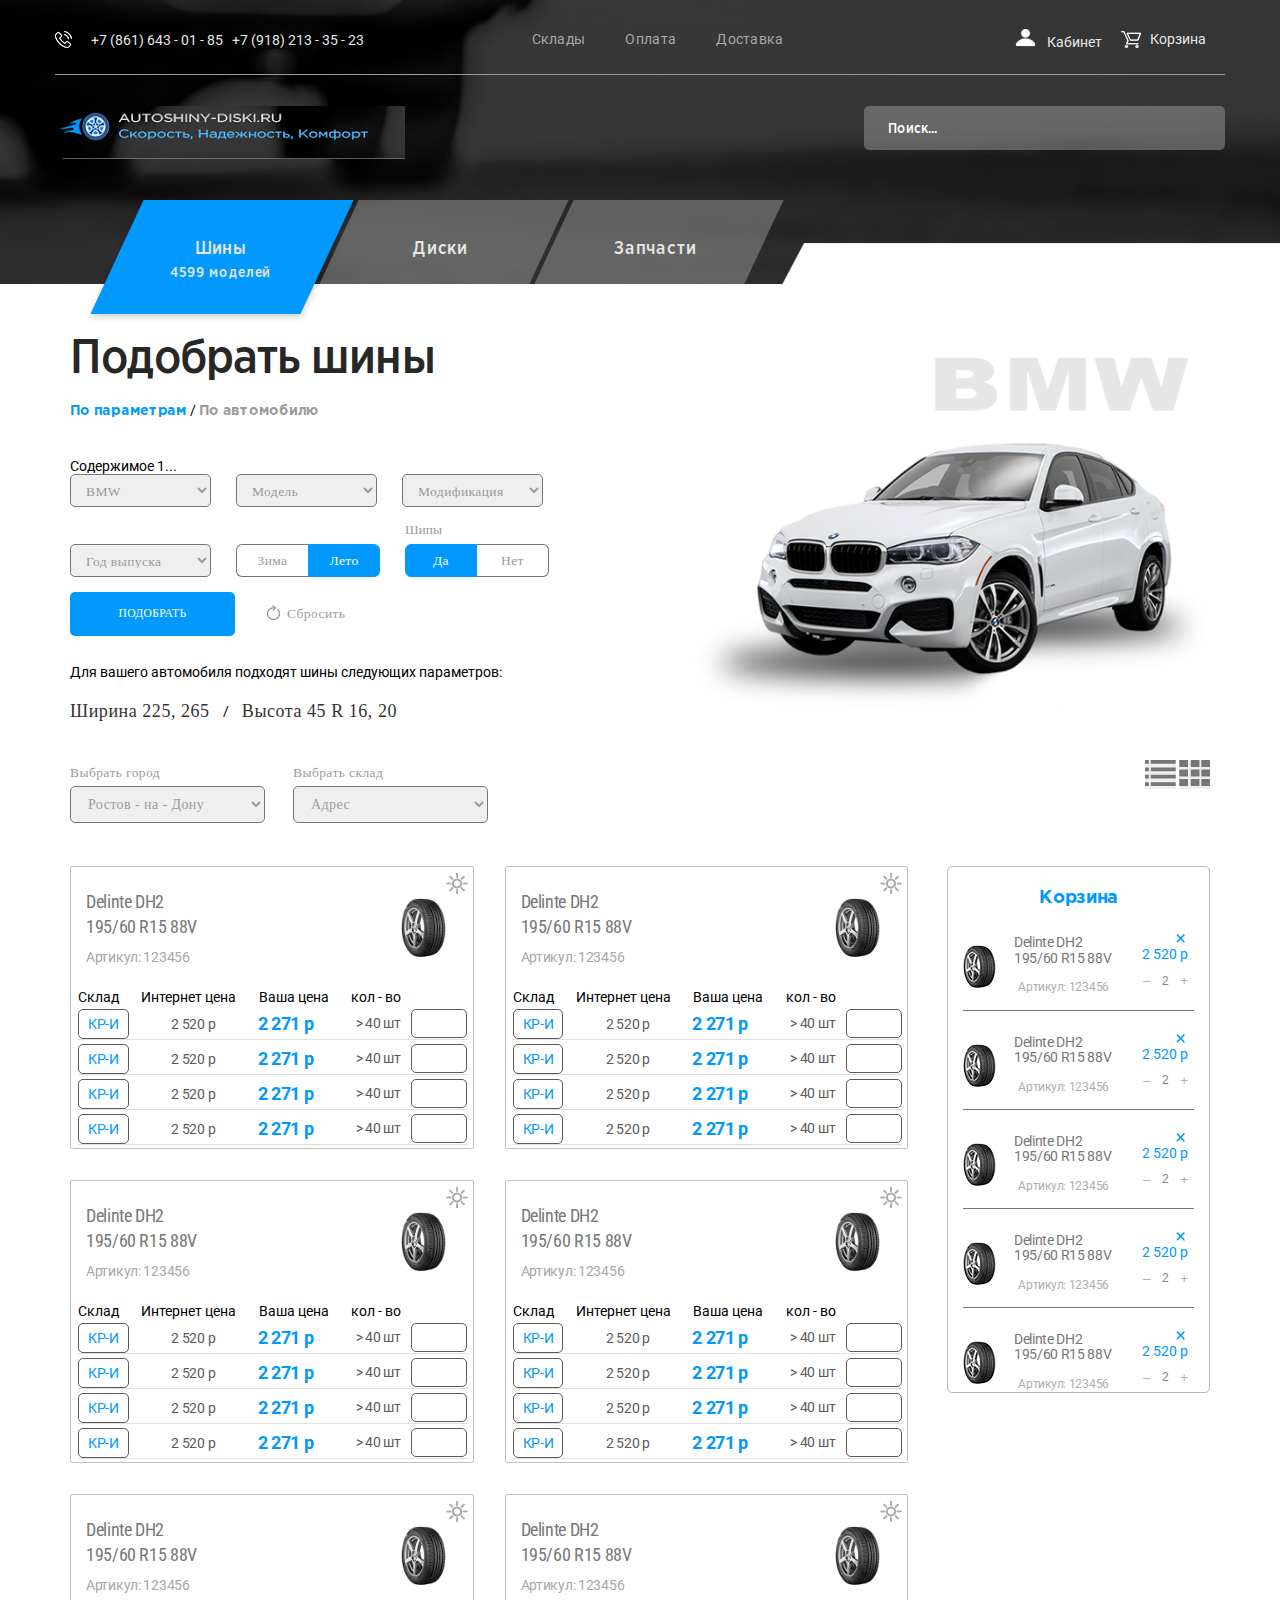
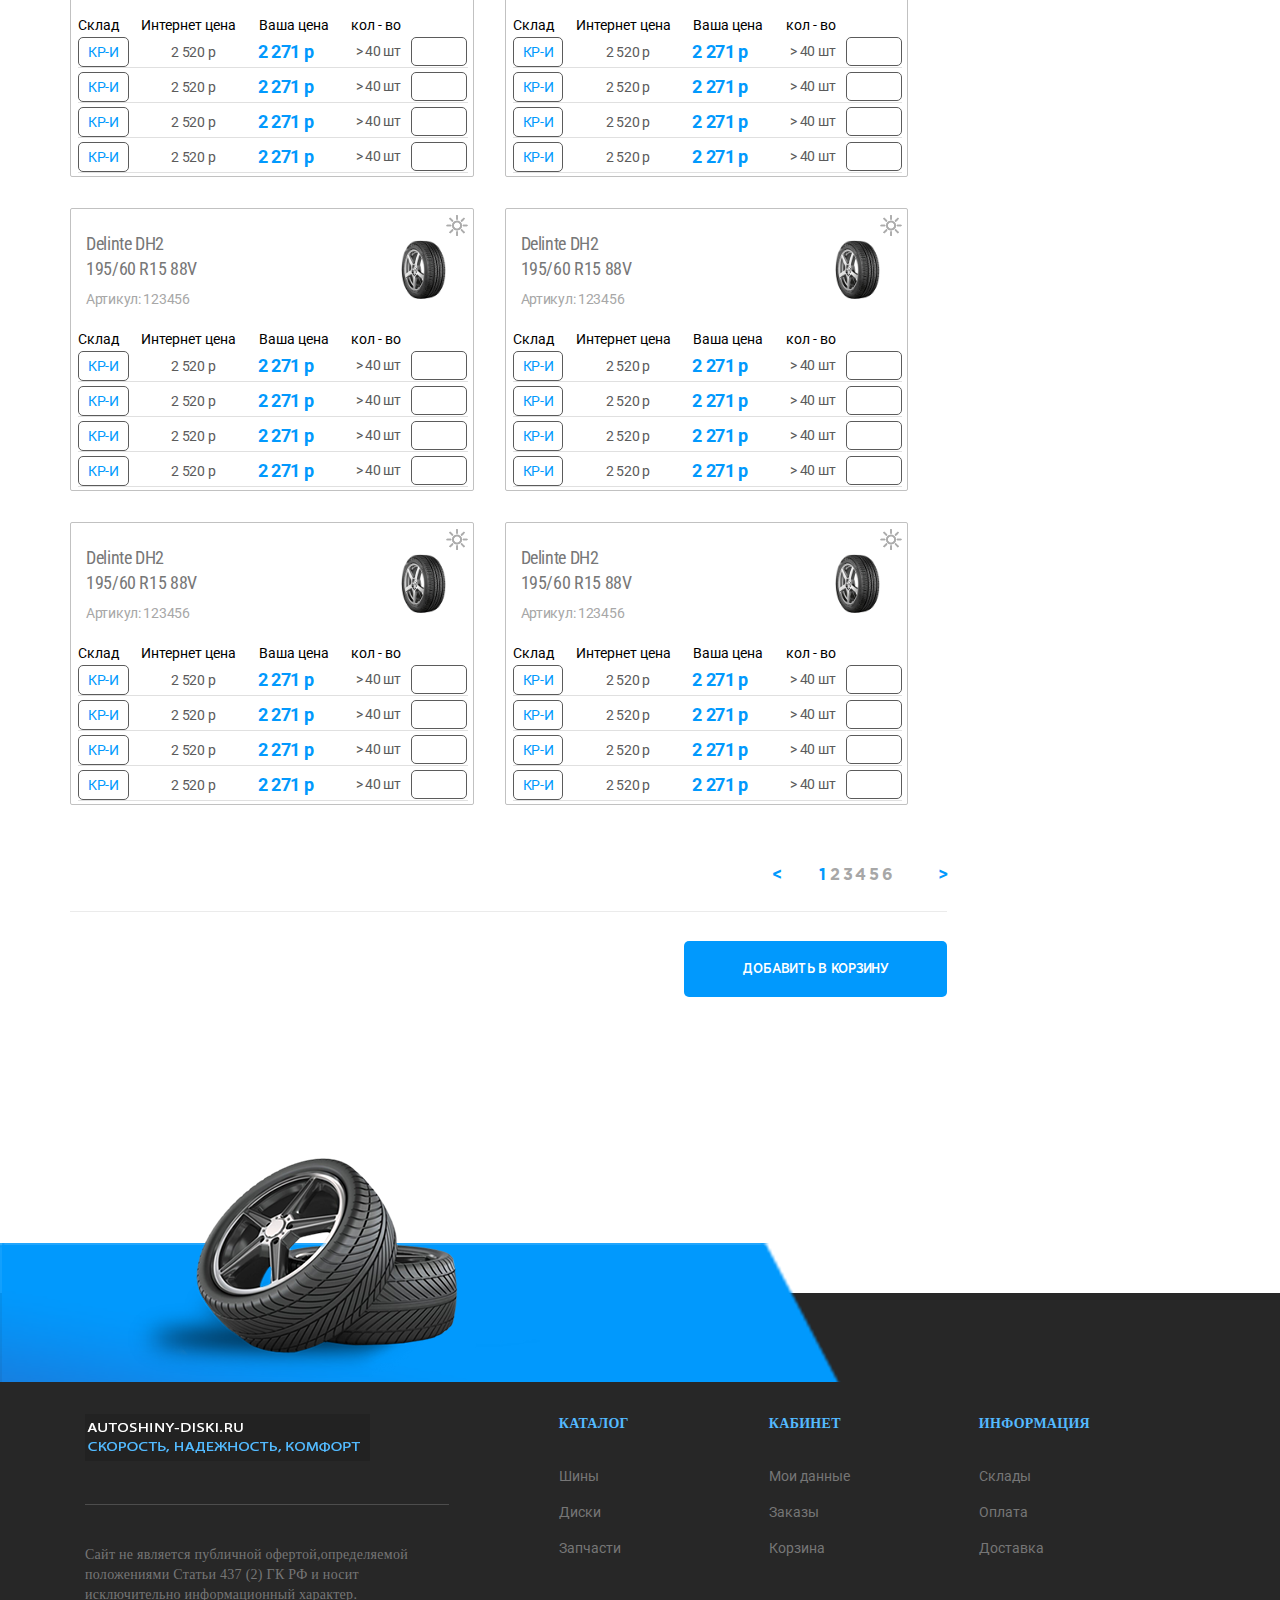
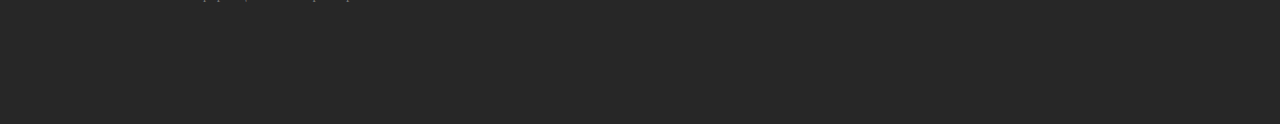
==== commit 1cb292e7: "changes made" ====
--- a/index.html
+++ b/index.html
@@ -26,7 +26,7 @@
                     </div>
                     <div class="header-info">
                         <ul class="header-info__list">
-                            <li class="header-info__item"><a href="#">Склады</a></li>
+                            <li class="header-info__item"><a href="stock.html">Склады</a></li>
                             <li class="header-info__item"><a href="#">Оплата</a></li>
                             <li class="header-info__item"><a href="#">Доставка</a></li>
                         </ul>
@@ -39,11 +39,11 @@
                                     <source srcset="img/пользователь2.png">
                                     <img srcset="img/пользователь2.png" alt="My default image">
                                 </picture>
-                                <a class="user-info__cabinet" href="#">Кабинет</a>
+                                <a class="user-info__cabinet" href="cabinet.html">Кабинет</a>
                         </div>
                         <div class="user-info">
                             <img src="/img/корзина.png" width="20" height="17" alt="" />
-                            <a class="user-info__backet" href="#">Корзина</a>
+                            <a class="user-info__backet" href="basket.html">Корзина</a>
                         </div>
                     </div>
                 </div>
@@ -116,8 +116,7 @@
                                                 <option>Год выпуска</option>
                                                 <option>Пункт 2</option>
                                             </select>
-                                            <input class="formation-btn__input" type="radio" name="winter"
-                                                id="winter" />
+                                            <input class="formation-btn__input" type="radio" name="winter" id="winter" />
                                             <!--
                                                 -->
                                             <label class="formation-btn__label formation-btn__label--left" for="winter">
@@ -125,33 +124,27 @@
                                             </label>
                                             <!--
                                                 -->
-                                            <input class="formation-btn__input" type="radio" name="summer" id="summer"
-                                                checked />
+                                            <input class="formation-btn__input" type="radio" name="summer" id="summer" checked />
                                             <!--
                                                 -->
-                                            <label class="formation-btn__label formation-btn__label--right"
-                                                for="summer">
+                                            <label class="formation-btn__label formation-btn__label--right" for="summer">
                                                 Лето
                                             </label>
                                             <div class="filter-car__form--vertical">
                                                 <span>Шипы</span>
                                                 <div class="filter-car__form--wraper">
-                                                    <input class="formation-btn__input" type="radio" name="yes" id="yes"
-                                                        checked />
+                                                    <input class="formation-btn__input" type="radio" name="yes" id="yes" checked />
                                                     <!--                                 
                                         -->
-                                                    <label class="formation-btn__label formation-btn__label--left"
-                                                        for="yes">
+                                                    <label class="formation-btn__label formation-btn__label--left" for="yes">
                                                         Да
                                                     </label>
                                                     <!--                                 
                                         -->
-                                                    <input class="formation-btn__input" type="radio" name="no"
-                                                        id="no" />
+                                                    <input class="formation-btn__input" type="radio" name="no" id="no" />
                                                     <!--
                                           -->
-                                                    <label class="formation-btn__label formation-btn__label--right"
-                                                        for="no">
+                                                    <label class="formation-btn__label formation-btn__label--right" for="no">
                                                         Нет
                                                     </label>
                                                 </div>
@@ -196,14 +189,14 @@
                                             </div>
                                         </form>
                                         <div class="result-info__btn--wrap filter-btn">
-                                            <button class="filter-btn__view">
+                                            <button class="filter-btn__view filter-btn__view--row">
                                                 <svg class="filter-btn__icon" xmlns="http://www.w3.org/2000/svg"
                                                     width="31" height="26">
                                                     <path fill="#767676" fill-rule="evenodd"
                                                         d="M5.75 26v-3.719h24.969V26H5.75zm0-11.156h24.969v3.718H5.75v-3.718zm0-7.407h24.969v3.719H5.75V7.437zM5.75 0h24.969v3.719H5.75V0zM0 22.281h3.844V26H0v-3.719zm0-7.437h3.844v3.718H0v-3.718zm0-7.407h3.844v3.719H0V7.437zM0 0h3.844v3.719H0V0z" />
                                                 </svg>
                                             </button>
-                                            <button class="filter-btn__view">
+                                            <button class="filter-btn__view filter-btn__view--column">
                                                 <svg xmlns="http://www.w3.org/2000/svg" width="31" height="26">
                                                     <path fill="#0199FD" fill-rule="evenodd"
                                                         d="M22.281 26v-6.906H31V26h-8.719zm0-16.469H31v6.906h-8.719V9.531zm0-9.531H31v6.906h-8.719V0zM11.75 19.094h8.719V26H11.75v-6.906zm0-9.563h8.719v6.906H11.75V9.531zm0-9.531h8.719v6.906H11.75V0zM.281 19.094H9V26H.281v-6.906zm0-9.563H9v6.906H.281V9.531zM.281 0H9v6.906H.281V0z" />
@@ -215,7 +208,7 @@
                             </section>
                             <section class="result-catalog">
                                 <div class="result-catalog-wrap">
-                                    <div class="result-card__wrap">
+                                    <div class="result-card__wrap cards-galery">
                                         <div class="result-card__info result-card__info--desktop">
                                             <p>Склад</p>
                                             <p>Интернет цена</p>
@@ -223,18 +216,97 @@
                                         </div>
                                         <div class="result-cards cards">
                                             <div class="cards-product product">
-                                                <div class="product-general">
-                                                    <picture>
-                                                        <source srcset="img/tire-min.png" media="(max-width: 450px)">
-                                                        <source srcset="img/tire-2x.png">
-                                                        <img srcset="img/tire-2x.png" alt="My default image">
-                                                    </picture>
-                                                    <div class="product-name__wrap">
-                                                        <div class="product-name__wraper">
-                                                            <p class="product-name">Delinte DH2</p>
-                                                            <p class="product-parameters">195/60 R15 88V </p>
-                                                        </div>
-                                                        <p class="product-article">Артикул: 123456</p>
+                                                <div class="product-result__wrap">
+                                                    <div class="product-img__wrap">
+                                                        <svg class="sun" version="1.1" xmlns="http://www.w3.org/2000/svg" xmlns:xlink="http://www.w3.org/1999/xlink" x="0px" y="0px" viewBox="0 0 920 920" style="enable-background:new 0 0 920 920;" xml:space="preserve">
+                                                                 <g>
+		                                                         <path class="st0" d="M904,463c-0.8,3.8-1.4,7.8-2.5,11.5c-3.4,11-14.7,19.7-26.3,20.1c-15.8,0.5-31.6,0.8-47.4,1
+			                                                        c-24,0.4-47.9,0.8-71.9,0.8c-10.4,0-21-0.4-31.3-1.9c-16.8-2.5-28.9-20.8-26.5-37.5c1.6-11.3,7.4-19.3,16.3-25.6
+			                                                     c6.7-4.8,14.6-4.8,22-4.9c37.7-0.3,75.3-0.4,113,0c11.4,0.1,23.1,0.6,34.1,3.1c9.5,2.2,18.8,13,19.1,23.1c0.1,2.1,0.9,4.1,1.4,6.2
+			                                                     C904,460.3,904,461.7,904,463z"/>
+		                                                         <path class="st0" d="M18,460c0.5-1.2,1.3-2.4,1.3-3.6c0-14.4,15.8-29.6,30.1-29.1c9.1,0.3,18.2-0.7,27.4-0.8
+			                                                     c30.3-0.1,60.6-0.2,90.9,0.1c10.8,0.1,21.6,0.9,32.3,1.9c11.4,1.1,23.4,14.8,23.6,26.2c0.1,4.8,0.4,9.6,0,14.4
+			                                                     c-1.2,12.8-14.7,25.2-27.7,25.6c-16.1,0.4-32.2,0.8-48.4,1c-23.8,0.4-47.6,0.8-71.3,0.8c-10.4,0-20.9-0.6-31.3-1.9
+			                                                     C32,492.9,21,480.7,19.3,467.6c-0.2-1.2-0.9-2.4-1.3-3.6C18,462.7,18,461.3,18,460z"/>
+		                                                         <path class="st0" d="M256.5,459.3c1.2-13,1.2-28,4.3-42.3c4.4-20.3,12.1-39.7,22.9-57.6c20.7-34.2,48.3-61.2,83.4-80.3
+			                                                        c19.3-10.5,40.1-17.3,62-20.7c19.7-3.1,39.2-1.7,58.9-0.2c15.3,1.2,29.6,5.7,43.9,10.6c37.6,12.9,66.7,37.2,91.4,67.5
+			                                                     c20,24.6,32.2,52.9,39.8,83.4c2,7.9,2.3,16.4,2.4,24.7c0.1,16.1,0.5,32.4-1.2,48.3c-1.4,12.2-5.5,24.2-9.2,36
+			                                                        c-6.5,20.9-17.6,39.5-30.9,56.6c-18.4,23.5-40.8,42.8-67.1,57.2c-17.6,9.6-36.4,16.1-55.9,20.2c-8.5,1.8-17.4,2.4-26.1,2.6
+			                                                        c-18.4,0.5-37,1-55.1-3c-11.1-2.5-22-6.4-32.7-10.3c-27.9-10.2-51.5-27-71.8-48.4c-8.9-9.4-16.9-19.6-24.7-29.9
+			                                                        c-15.9-21-24.6-45.5-30.6-70.6C256.9,489.6,257.6,475.1,256.5,459.3z M595.5,462.1c0.3-71.8-58.6-135.2-132.8-135.3
+			                                                        c-75.2-0.1-135.6,60-135.8,134.6c-0.2,75.1,62.9,132.7,131.7,134.2C533.5,597.3,596.6,533.2,595.5,462.1z"/>
+		                                                            <path class="st0" d="M271,619.1c10.1-0.4,20.2,4.7,27.3,14.5c5.3,7.4,5.9,16.4,5,25.4c-0.8,7.2-4,13-9.3,18.2
+			                                                        c-25.1,25-49.8,50.6-75,75.5c-9.4,9.3-19.8,17.7-29.9,26.3c-11.9,10.1-23.5,7.4-35.2-0.5c-9-6.1-15.4-14.8-16.2-26.2
+			                                                        c-0.5-6.4-0.7-13.1,4.2-18.3c16.8-18,33.5-36.1,50.7-53.7c17.7-18.1,36.1-35.5,54.2-53.2C252.9,621.2,260.3,618.9,271,619.1z"/>
+		                                                            <path class="st0" d="M654.8,618.6c8.8,0.1,15.9,3.2,22.1,9.3c24.8,24.6,49.9,49,74.6,73.7c9.6,9.7,18.3,20.2,27.4,30.3
+			                                                        c6.8,7.6,7.6,16.4,5.2,25.9c-4.2,16.3-23.9,33.4-46,24.4c-6-2.4-11.1-7.7-16-12.4c-16.5-15.7-32.9-31.6-49-47.7
+			                                                        c-15.9-15.9-31.4-32.2-47-48.2c-6.5-6.6-6.8-14.9-6.5-23.3c0.5-13.4,7.1-23.1,18.9-28.7C643.3,619.7,649.3,619.7,654.8,618.6z"/>
+		                                                            <path class="st0" d="M265.8,304.8c-9.2,0.3-14.4-5-21-11.7c-27-27.2-54.5-53.8-81.4-81c-7.9-8-14.7-17.1-21.9-25.8
+			                                                        c-6.1-7.4-5.4-16.3-2.2-24c5.4-13.3,15.7-21.9,30.1-25.2c5.7-1.3,10.7,0.4,15,3.3c7.3,4.9,14.6,10,20.9,16.1
+			                                                        c25.1,24.3,49.9,48.9,74.7,73.6c6.7,6.7,13.3,13.6,19,21.1c4.8,6.3,5.1,14.3,4.4,22c-1,10.4-5.1,19.7-14.6,24.6
+			                                                        C282.5,301.2,266,305.4,265.8,304.8z"/>
+		                                                            <path class="st0" d="M619.4,269.6c0-9.7,2.6-18,9.9-25.1c22.5-22.3,44.4-45.1,66.8-67.4c11.2-11.1,23.2-21.5,34.9-32.1
+			                                                        c10.2-9.2,21.7-10,33.6-3.6c12.9,7,21.3,17.6,20.6,32.7c-0.3,5.8-3.5,12.3-7.4,16.8c-13.9,15.9-28.3,31.4-43.2,46.4
+			                                                        c-19.6,19.9-39.7,39.4-59.8,58.9c-8.5,8.2-19.2,7.8-30,6.2C629.2,300,619.4,285.9,619.4,269.6z"/>
+		                                                            <path class="st0" d="M495.6,120.9c0,19.3,0.1,38.6,0,58c0,6.6-0.4,13.3-1,19.9c-1.1,11.9-15.4,24.9-27.5,24.7
+			                                                        c-6.7-0.1-14.1,0.2-20-2.3c-13.1-5.5-19.5-16.3-19.5-30.8c-0.3-45.3-0.5-90.6-1-135.8c-0.2-14,6.3-24.2,17.2-31.7
+			                                                        c16.6-11.5,45.8-0.2,50.4,19.3c1.1,4.8,1.4,9.9,1.5,14.8C495.6,78.3,495.6,99.6,495.6,120.9z"/>
+		                                                            <path class="st0" d="M495.6,801c0,20.2,0.1,40.3,0,60.5c0,5.6-0.5,11.3-1,16.9c-1,10.6-15.4,25.5-27.3,24.3
+			                                                        c-6.7-0.7-14.1,0.4-20.1-2c-13.5-5.2-19.5-16.4-19.6-30.7c-0.4-46.1-0.5-92.3-1.1-138.4c-0.2-15.2,16.5-35.4,35.6-33.5
+			                                                        c12.1,1.2,21.1,5.4,28.3,15c5.3,7,4.9,15.1,5.1,22.9C495.9,757.7,495.6,779.3,495.6,801z"/>
+		                                                            <path class="st0" d="M904,463c-0.8,3.8-1.4,7.8-2.5,11.5c-3.4,11-14.7,19.7-26.3,20.1c-15.8,0.5-31.6,0.8-47.4,1
+			                                                        c-24,0.4-47.9,0.8-71.9,0.8c-10.4,0-21-0.4-31.3-1.9c-16.8-2.5-28.9-20.8-26.5-37.5c1.6-11.3,7.4-19.3,16.3-25.6
+			                                                        c6.7-4.8,14.6-4.8,22-4.9c37.7-0.3,75.3-0.4,113,0c11.4,0.1,23.1,0.6,34.1,3.1c9.5,2.2,18.8,13,19.1,23.1c0.1,2.1,0.9,4.1,1.4,6.2
+			                                                        C904,460.3,904,461.7,904,463z"/>
+		                                                            <path class="st0" d="M18,460c0.5-1.2,1.3-2.4,1.3-3.6c0-14.4,15.8-29.6,30.1-29.1c9.1,0.3,18.2-0.7,27.4-0.8
+			                                                        c30.3-0.1,60.6-0.2,90.9,0.1c10.8,0.1,21.6,0.9,32.3,1.9c11.4,1.1,23.4,14.8,23.6,26.2c0.1,4.8,0.4,9.6,0,14.4
+			                                                        c-1.2,12.8-14.7,25.2-27.7,25.6c-16.1,0.4-32.2,0.8-48.4,1c-23.8,0.4-47.6,0.8-71.3,0.8c-10.4,0-20.9-0.6-31.3-1.9
+			                                                        C32,492.9,21,480.7,19.3,467.6c-0.2-1.2-0.9-2.4-1.3-3.6C18,462.7,18,461.3,18,460z"/>
+		                                                            <path class="st0" d="M256.5,459.3c1.2-13,1.2-28,4.3-42.3c4.4-20.3,12.1-39.7,22.9-57.6c20.7-34.2,48.3-61.2,83.4-80.3
+			                                                        c19.3-10.5,40.1-17.3,62-20.7c19.7-3.1,39.2-1.7,58.9-0.2c15.3,1.2,29.6,5.7,43.9,10.6c37.6,12.9,66.7,37.2,91.4,67.5
+			                                                        c20,24.6,32.2,52.9,39.8,83.4c2,7.9,2.3,16.4,2.4,24.7c0.1,16.1,0.5,32.4-1.2,48.3c-1.4,12.2-5.5,24.2-9.2,36
+			                                                        c-6.5,20.9-17.6,39.5-30.9,56.6c-18.4,23.5-40.8,42.8-67.1,57.2c-17.6,9.6-36.4,16.1-55.9,20.2c-8.5,1.8-17.4,2.4-26.1,2.6
+			                                                        c-18.4,0.5-37,1-55.1-3c-11.1-2.5-22-6.4-32.7-10.3c-27.9-10.2-51.5-27-71.8-48.4c-8.9-9.4-16.9-19.6-24.7-29.9
+			                                                        c-15.9-21-24.6-45.5-30.6-70.6C256.9,489.6,257.6,475.1,256.5,459.3z M595.5,462.1c0.3-71.8-58.6-135.2-132.8-135.3
+			                                                        c-75.2-0.1-135.6,60-135.8,134.6c-0.2,75.1,62.9,132.7,131.7,134.2C533.5,597.3,596.6,533.2,595.5,462.1z"/>
+		                                                            <path class="st0" d="M271,619.1c10.1-0.4,20.2,4.7,27.3,14.5c5.3,7.4,5.9,16.4,5,25.4c-0.8,7.2-4,13-9.3,18.2
+			                                                        c-25.1,25-49.8,50.6-75,75.5c-9.4,9.3-19.8,17.7-29.9,26.3c-11.9,10.1-23.5,7.4-35.2-0.5c-9-6.1-15.4-14.8-16.2-26.2
+			                                                        c-0.5-6.4-0.7-13.1,4.2-18.3c16.8-18,33.5-36.1,50.7-53.7c17.7-18.1,36.1-35.5,54.2-53.2C252.9,621.2,260.3,618.9,271,619.1z"/>
+		                                                            <path class="st0" d="M654.8,618.6c8.8,0.1,15.9,3.2,22.1,9.3c24.8,24.6,49.9,49,74.6,73.7c9.6,9.7,18.3,20.2,27.4,30.3
+			                                                        c6.8,7.6,7.6,16.4,5.2,25.9c-4.2,16.3-23.9,33.4-46,24.4c-6-2.4-11.1-7.7-16-12.4c-16.5-15.7-32.9-31.6-49-47.7
+			                                                        c-15.9-15.9-31.4-32.2-47-48.2c-6.5-6.6-6.8-14.9-6.5-23.3c0.5-13.4,7.1-23.1,18.9-28.7C643.3,619.7,649.3,619.7,654.8,618.6z"/>
+		                                                            <path class="st0" d="M244.9,293.2c-27-27.2-54.5-53.8-81.4-81c-7.9-8-14.7-17.1-21.9-25.8c-6.1-7.4-5.4-16.3-2.2-24
+			                                                        c5.4-13.3,15.7-21.9,30.1-25.2c5.7-1.3,10.7,0.4,15,3.3c7.3,4.9,14.6,10,20.9,16.1c25.1,24.3,49.9,48.9,74.7,73.6
+			                                                        c6.7,6.7,13.3,13.6,19,21.1c4.8,6.3,5.1,14.3,4.4,22c-1,10.4-5.1,19.7-14.6,24.6c-6.3,3.3-13.6,4.4-20.5,6.5
+			                                                        C268.2,303.9,251.5,299.9,244.9,293.2z"/>
+		                                                            <path class="st0" d="M619.4,269.6c0-9.7,2.6-18,9.9-25.1c22.5-22.3,44.4-45.1,66.8-67.4c11.2-11.1,23.2-21.5,34.9-32.1
+			                                                        c10.2-9.2,21.7-10,33.6-3.6c12.9,7,21.3,17.6,20.6,32.7c-0.3,5.8-3.5,12.3-7.4,16.8c-13.9,15.9-28.3,31.4-43.2,46.4
+			                                                        c-19.6,19.9-39.7,39.4-59.8,58.9c-8.5,8.2-19.2,7.8-30,6.2C629.2,300,619.4,285.9,619.4,269.6z"/>
+		                                                            <path class="st0" d="M495.6,120.9c0,19.3,0.1,38.6,0,58c0,6.6-0.4,13.3-1,19.9c-1.1,11.9-15.4,24.9-27.5,24.7
+			                                                        c-6.7-0.1-14.1,0.2-20-2.3c-13.1-5.5-19.5-16.3-19.5-30.8c-0.3-45.3-0.5-90.6-1-135.8c-0.2-14,6.3-24.2,17.2-31.7
+			                                                        c16.6-11.5,45.8-0.2,50.4,19.3c1.1,4.8,1.4,9.9,1.5,14.8C495.6,78.3,495.6,99.6,495.6,120.9z"/>
+		                                                            <path class="st0" d="M495.6,801c0,20.2,0.1,40.3,0,60.5c0,5.6-0.5,11.3-1,16.9c-1,10.6-15.4,25.5-27.3,24.3
+			                                                        c-6.7-0.7-14.1,0.4-20.1-2c-13.5-5.2-19.5-16.4-19.6-30.7c-0.4-46.1-0.5-92.3-1.1-138.4c-0.2-15.2,16.5-35.4,35.6-33.5
+			                                                        c12.1,1.2,21.1,5.4,28.3,15c5.3,7,4.9,15.1,5.1,22.9C495.9,757.7,495.6,779.3,495.6,801z"/>
+	                                                            </g>
+                                                            </g>
+                                                         </svg>
+                                                    </div>
+
+                                                    <div class="product-general">
+                                                        <picture>
+                                                            <source srcset="img/tire-min.png" media="(max-width: 450px)">
+                                                            <source srcset="img/tire-2x.png">
+                                                            <img srcset="img/tire-2x.png" alt="My default image">
+                                                        </picture>
+                                                        <div class="product-name__wrap">
+                                                            <div class="product-name__wraper">
+                                                                <p class="product-name">Delinte DH2</p>
+                                                                <p class="product-parameters">195/60 R15 88V </p>
+                                                            </div>
+                                                            <p class="product-article">Артикул: 123456</p>
+                                                        </div>
+
                                                     </div>
                                                 </div>
                                                 <div class="product-info__wrap">
@@ -287,18 +359,97 @@
 
                                         <div class="result-cards cards">
                                             <div class="cards-product product">
-                                                <div class="product-general">
-                                                    <picture>
-                                                        <source srcset="img/tire-min.png" media="(max-width: 450px)">
-                                                        <source srcset="img/tire-2x.png">
-                                                        <img srcset="img/tire-2x.png" alt="My default image">
-                                                    </picture>
-                                                    <div class="product-name__wrap">
-                                                        <div class="product-name__wraper">
-                                                            <p class="product-name">Delinte DH2</p>
-                                                            <p class="product-parameters">195/60 R15 88V </p>
-                                                        </div>
-                                                        <p class="product-article">Артикул: 123456</p>
+                                                <div class="product-result__wrap">
+                                                    <div class="product-img__wrap">
+                                                        <svg class="sun" version="1.1" xmlns="http://www.w3.org/2000/svg" xmlns:xlink="http://www.w3.org/1999/xlink" x="0px" y="0px" viewBox="0 0 920 920" style="enable-background:new 0 0 920 920;" xml:space="preserve">
+                                                                 <g>
+		                                                         <path class="st0" d="M904,463c-0.8,3.8-1.4,7.8-2.5,11.5c-3.4,11-14.7,19.7-26.3,20.1c-15.8,0.5-31.6,0.8-47.4,1
+			                                                        c-24,0.4-47.9,0.8-71.9,0.8c-10.4,0-21-0.4-31.3-1.9c-16.8-2.5-28.9-20.8-26.5-37.5c1.6-11.3,7.4-19.3,16.3-25.6
+			                                                     c6.7-4.8,14.6-4.8,22-4.9c37.7-0.3,75.3-0.4,113,0c11.4,0.1,23.1,0.6,34.1,3.1c9.5,2.2,18.8,13,19.1,23.1c0.1,2.1,0.9,4.1,1.4,6.2
+			                                                     C904,460.3,904,461.7,904,463z"/>
+		                                                         <path class="st0" d="M18,460c0.5-1.2,1.3-2.4,1.3-3.6c0-14.4,15.8-29.6,30.1-29.1c9.1,0.3,18.2-0.7,27.4-0.8
+			                                                     c30.3-0.1,60.6-0.2,90.9,0.1c10.8,0.1,21.6,0.9,32.3,1.9c11.4,1.1,23.4,14.8,23.6,26.2c0.1,4.8,0.4,9.6,0,14.4
+			                                                     c-1.2,12.8-14.7,25.2-27.7,25.6c-16.1,0.4-32.2,0.8-48.4,1c-23.8,0.4-47.6,0.8-71.3,0.8c-10.4,0-20.9-0.6-31.3-1.9
+			                                                     C32,492.9,21,480.7,19.3,467.6c-0.2-1.2-0.9-2.4-1.3-3.6C18,462.7,18,461.3,18,460z"/>
+		                                                         <path class="st0" d="M256.5,459.3c1.2-13,1.2-28,4.3-42.3c4.4-20.3,12.1-39.7,22.9-57.6c20.7-34.2,48.3-61.2,83.4-80.3
+			                                                        c19.3-10.5,40.1-17.3,62-20.7c19.7-3.1,39.2-1.7,58.9-0.2c15.3,1.2,29.6,5.7,43.9,10.6c37.6,12.9,66.7,37.2,91.4,67.5
+			                                                     c20,24.6,32.2,52.9,39.8,83.4c2,7.9,2.3,16.4,2.4,24.7c0.1,16.1,0.5,32.4-1.2,48.3c-1.4,12.2-5.5,24.2-9.2,36
+			                                                        c-6.5,20.9-17.6,39.5-30.9,56.6c-18.4,23.5-40.8,42.8-67.1,57.2c-17.6,9.6-36.4,16.1-55.9,20.2c-8.5,1.8-17.4,2.4-26.1,2.6
+			                                                        c-18.4,0.5-37,1-55.1-3c-11.1-2.5-22-6.4-32.7-10.3c-27.9-10.2-51.5-27-71.8-48.4c-8.9-9.4-16.9-19.6-24.7-29.9
+			                                                        c-15.9-21-24.6-45.5-30.6-70.6C256.9,489.6,257.6,475.1,256.5,459.3z M595.5,462.1c0.3-71.8-58.6-135.2-132.8-135.3
+			                                                        c-75.2-0.1-135.6,60-135.8,134.6c-0.2,75.1,62.9,132.7,131.7,134.2C533.5,597.3,596.6,533.2,595.5,462.1z"/>
+		                                                            <path class="st0" d="M271,619.1c10.1-0.4,20.2,4.7,27.3,14.5c5.3,7.4,5.9,16.4,5,25.4c-0.8,7.2-4,13-9.3,18.2
+			                                                        c-25.1,25-49.8,50.6-75,75.5c-9.4,9.3-19.8,17.7-29.9,26.3c-11.9,10.1-23.5,7.4-35.2-0.5c-9-6.1-15.4-14.8-16.2-26.2
+			                                                        c-0.5-6.4-0.7-13.1,4.2-18.3c16.8-18,33.5-36.1,50.7-53.7c17.7-18.1,36.1-35.5,54.2-53.2C252.9,621.2,260.3,618.9,271,619.1z"/>
+		                                                            <path class="st0" d="M654.8,618.6c8.8,0.1,15.9,3.2,22.1,9.3c24.8,24.6,49.9,49,74.6,73.7c9.6,9.7,18.3,20.2,27.4,30.3
+			                                                        c6.8,7.6,7.6,16.4,5.2,25.9c-4.2,16.3-23.9,33.4-46,24.4c-6-2.4-11.1-7.7-16-12.4c-16.5-15.7-32.9-31.6-49-47.7
+			                                                        c-15.9-15.9-31.4-32.2-47-48.2c-6.5-6.6-6.8-14.9-6.5-23.3c0.5-13.4,7.1-23.1,18.9-28.7C643.3,619.7,649.3,619.7,654.8,618.6z"/>
+		                                                            <path class="st0" d="M265.8,304.8c-9.2,0.3-14.4-5-21-11.7c-27-27.2-54.5-53.8-81.4-81c-7.9-8-14.7-17.1-21.9-25.8
+			                                                        c-6.1-7.4-5.4-16.3-2.2-24c5.4-13.3,15.7-21.9,30.1-25.2c5.7-1.3,10.7,0.4,15,3.3c7.3,4.9,14.6,10,20.9,16.1
+			                                                        c25.1,24.3,49.9,48.9,74.7,73.6c6.7,6.7,13.3,13.6,19,21.1c4.8,6.3,5.1,14.3,4.4,22c-1,10.4-5.1,19.7-14.6,24.6
+			                                                        C282.5,301.2,266,305.4,265.8,304.8z"/>
+		                                                            <path class="st0" d="M619.4,269.6c0-9.7,2.6-18,9.9-25.1c22.5-22.3,44.4-45.1,66.8-67.4c11.2-11.1,23.2-21.5,34.9-32.1
+			                                                        c10.2-9.2,21.7-10,33.6-3.6c12.9,7,21.3,17.6,20.6,32.7c-0.3,5.8-3.5,12.3-7.4,16.8c-13.9,15.9-28.3,31.4-43.2,46.4
+			                                                        c-19.6,19.9-39.7,39.4-59.8,58.9c-8.5,8.2-19.2,7.8-30,6.2C629.2,300,619.4,285.9,619.4,269.6z"/>
+		                                                            <path class="st0" d="M495.6,120.9c0,19.3,0.1,38.6,0,58c0,6.6-0.4,13.3-1,19.9c-1.1,11.9-15.4,24.9-27.5,24.7
+			                                                        c-6.7-0.1-14.1,0.2-20-2.3c-13.1-5.5-19.5-16.3-19.5-30.8c-0.3-45.3-0.5-90.6-1-135.8c-0.2-14,6.3-24.2,17.2-31.7
+			                                                        c16.6-11.5,45.8-0.2,50.4,19.3c1.1,4.8,1.4,9.9,1.5,14.8C495.6,78.3,495.6,99.6,495.6,120.9z"/>
+		                                                            <path class="st0" d="M495.6,801c0,20.2,0.1,40.3,0,60.5c0,5.6-0.5,11.3-1,16.9c-1,10.6-15.4,25.5-27.3,24.3
+			                                                        c-6.7-0.7-14.1,0.4-20.1-2c-13.5-5.2-19.5-16.4-19.6-30.7c-0.4-46.1-0.5-92.3-1.1-138.4c-0.2-15.2,16.5-35.4,35.6-33.5
+			                                                        c12.1,1.2,21.1,5.4,28.3,15c5.3,7,4.9,15.1,5.1,22.9C495.9,757.7,495.6,779.3,495.6,801z"/>
+		                                                            <path class="st0" d="M904,463c-0.8,3.8-1.4,7.8-2.5,11.5c-3.4,11-14.7,19.7-26.3,20.1c-15.8,0.5-31.6,0.8-47.4,1
+			                                                        c-24,0.4-47.9,0.8-71.9,0.8c-10.4,0-21-0.4-31.3-1.9c-16.8-2.5-28.9-20.8-26.5-37.5c1.6-11.3,7.4-19.3,16.3-25.6
+			                                                        c6.7-4.8,14.6-4.8,22-4.9c37.7-0.3,75.3-0.4,113,0c11.4,0.1,23.1,0.6,34.1,3.1c9.5,2.2,18.8,13,19.1,23.1c0.1,2.1,0.9,4.1,1.4,6.2
+			                                                        C904,460.3,904,461.7,904,463z"/>
+		                                                            <path class="st0" d="M18,460c0.5-1.2,1.3-2.4,1.3-3.6c0-14.4,15.8-29.6,30.1-29.1c9.1,0.3,18.2-0.7,27.4-0.8
+			                                                        c30.3-0.1,60.6-0.2,90.9,0.1c10.8,0.1,21.6,0.9,32.3,1.9c11.4,1.1,23.4,14.8,23.6,26.2c0.1,4.8,0.4,9.6,0,14.4
+			                                                        c-1.2,12.8-14.7,25.2-27.7,25.6c-16.1,0.4-32.2,0.8-48.4,1c-23.8,0.4-47.6,0.8-71.3,0.8c-10.4,0-20.9-0.6-31.3-1.9
+			                                                        C32,492.9,21,480.7,19.3,467.6c-0.2-1.2-0.9-2.4-1.3-3.6C18,462.7,18,461.3,18,460z"/>
+		                                                            <path class="st0" d="M256.5,459.3c1.2-13,1.2-28,4.3-42.3c4.4-20.3,12.1-39.7,22.9-57.6c20.7-34.2,48.3-61.2,83.4-80.3
+			                                                        c19.3-10.5,40.1-17.3,62-20.7c19.7-3.1,39.2-1.7,58.9-0.2c15.3,1.2,29.6,5.7,43.9,10.6c37.6,12.9,66.7,37.2,91.4,67.5
+			                                                        c20,24.6,32.2,52.9,39.8,83.4c2,7.9,2.3,16.4,2.4,24.7c0.1,16.1,0.5,32.4-1.2,48.3c-1.4,12.2-5.5,24.2-9.2,36
+			                                                        c-6.5,20.9-17.6,39.5-30.9,56.6c-18.4,23.5-40.8,42.8-67.1,57.2c-17.6,9.6-36.4,16.1-55.9,20.2c-8.5,1.8-17.4,2.4-26.1,2.6
+			                                                        c-18.4,0.5-37,1-55.1-3c-11.1-2.5-22-6.4-32.7-10.3c-27.9-10.2-51.5-27-71.8-48.4c-8.9-9.4-16.9-19.6-24.7-29.9
+			                                                        c-15.9-21-24.6-45.5-30.6-70.6C256.9,489.6,257.6,475.1,256.5,459.3z M595.5,462.1c0.3-71.8-58.6-135.2-132.8-135.3
+			                                                        c-75.2-0.1-135.6,60-135.8,134.6c-0.2,75.1,62.9,132.7,131.7,134.2C533.5,597.3,596.6,533.2,595.5,462.1z"/>
+		                                                            <path class="st0" d="M271,619.1c10.1-0.4,20.2,4.7,27.3,14.5c5.3,7.4,5.9,16.4,5,25.4c-0.8,7.2-4,13-9.3,18.2
+			                                                        c-25.1,25-49.8,50.6-75,75.5c-9.4,9.3-19.8,17.7-29.9,26.3c-11.9,10.1-23.5,7.4-35.2-0.5c-9-6.1-15.4-14.8-16.2-26.2
+			                                                        c-0.5-6.4-0.7-13.1,4.2-18.3c16.8-18,33.5-36.1,50.7-53.7c17.7-18.1,36.1-35.5,54.2-53.2C252.9,621.2,260.3,618.9,271,619.1z"/>
+		                                                            <path class="st0" d="M654.8,618.6c8.8,0.1,15.9,3.2,22.1,9.3c24.8,24.6,49.9,49,74.6,73.7c9.6,9.7,18.3,20.2,27.4,30.3
+			                                                        c6.8,7.6,7.6,16.4,5.2,25.9c-4.2,16.3-23.9,33.4-46,24.4c-6-2.4-11.1-7.7-16-12.4c-16.5-15.7-32.9-31.6-49-47.7
+			                                                        c-15.9-15.9-31.4-32.2-47-48.2c-6.5-6.6-6.8-14.9-6.5-23.3c0.5-13.4,7.1-23.1,18.9-28.7C643.3,619.7,649.3,619.7,654.8,618.6z"/>
+		                                                            <path class="st0" d="M244.9,293.2c-27-27.2-54.5-53.8-81.4-81c-7.9-8-14.7-17.1-21.9-25.8c-6.1-7.4-5.4-16.3-2.2-24
+			                                                        c5.4-13.3,15.7-21.9,30.1-25.2c5.7-1.3,10.7,0.4,15,3.3c7.3,4.9,14.6,10,20.9,16.1c25.1,24.3,49.9,48.9,74.7,73.6
+			                                                        c6.7,6.7,13.3,13.6,19,21.1c4.8,6.3,5.1,14.3,4.4,22c-1,10.4-5.1,19.7-14.6,24.6c-6.3,3.3-13.6,4.4-20.5,6.5
+			                                                        C268.2,303.9,251.5,299.9,244.9,293.2z"/>
+		                                                            <path class="st0" d="M619.4,269.6c0-9.7,2.6-18,9.9-25.1c22.5-22.3,44.4-45.1,66.8-67.4c11.2-11.1,23.2-21.5,34.9-32.1
+			                                                        c10.2-9.2,21.7-10,33.6-3.6c12.9,7,21.3,17.6,20.6,32.7c-0.3,5.8-3.5,12.3-7.4,16.8c-13.9,15.9-28.3,31.4-43.2,46.4
+			                                                        c-19.6,19.9-39.7,39.4-59.8,58.9c-8.5,8.2-19.2,7.8-30,6.2C629.2,300,619.4,285.9,619.4,269.6z"/>
+		                                                            <path class="st0" d="M495.6,120.9c0,19.3,0.1,38.6,0,58c0,6.6-0.4,13.3-1,19.9c-1.1,11.9-15.4,24.9-27.5,24.7
+			                                                        c-6.7-0.1-14.1,0.2-20-2.3c-13.1-5.5-19.5-16.3-19.5-30.8c-0.3-45.3-0.5-90.6-1-135.8c-0.2-14,6.3-24.2,17.2-31.7
+			                                                        c16.6-11.5,45.8-0.2,50.4,19.3c1.1,4.8,1.4,9.9,1.5,14.8C495.6,78.3,495.6,99.6,495.6,120.9z"/>
+		                                                            <path class="st0" d="M495.6,801c0,20.2,0.1,40.3,0,60.5c0,5.6-0.5,11.3-1,16.9c-1,10.6-15.4,25.5-27.3,24.3
+			                                                        c-6.7-0.7-14.1,0.4-20.1-2c-13.5-5.2-19.5-16.4-19.6-30.7c-0.4-46.1-0.5-92.3-1.1-138.4c-0.2-15.2,16.5-35.4,35.6-33.5
+			                                                        c12.1,1.2,21.1,5.4,28.3,15c5.3,7,4.9,15.1,5.1,22.9C495.9,757.7,495.6,779.3,495.6,801z"/>
+	                                                            </g>
+                                                            </g>
+                                                         </svg>
+                                                    </div>
+
+                                                    <div class="product-general">
+                                                        <picture>
+                                                            <source srcset="img/tire-min.png" media="(max-width: 450px)">
+                                                            <source srcset="img/tire-2x.png">
+                                                            <img srcset="img/tire-2x.png" alt="My default image">
+                                                        </picture>
+                                                        <div class="product-name__wrap">
+                                                            <div class="product-name__wraper">
+                                                                <p class="product-name">Delinte DH2</p>
+                                                                <p class="product-parameters">195/60 R15 88V </p>
+                                                            </div>
+                                                            <p class="product-article">Артикул: 123456</p>
+                                                        </div>
+
                                                     </div>
                                                 </div>
                                                 <div class="product-info__wrap">
@@ -349,18 +500,97 @@
                                         </div>
                                         <div class="result-cards cards">
                                             <div class="cards-product product">
-                                                <div class="product-general">
-                                                    <picture>
-                                                        <source srcset="img/tire-min.png" media="(max-width: 450px)">
-                                                        <source srcset="img/tire-2x.png">
-                                                        <img srcset="img/tire-2x.png" alt="My default image">
-                                                    </picture>
-                                                    <div class="product-name__wrap">
-                                                        <div class="product-name__wraper">
-                                                            <p class="product-name">Delinte DH2</p>
-                                                            <p class="product-parameters">195/60 R15 88V </p>
-                                                        </div>
-                                                        <p class="product-article">Артикул: 123456</p>
+                                                <div class="product-result__wrap">
+                                                    <div class="product-img__wrap">
+                                                        <svg class="sun" version="1.1" xmlns="http://www.w3.org/2000/svg" xmlns:xlink="http://www.w3.org/1999/xlink" x="0px" y="0px" viewBox="0 0 920 920" style="enable-background:new 0 0 920 920;" xml:space="preserve">
+                                                                 <g>
+		                                                         <path class="st0" d="M904,463c-0.8,3.8-1.4,7.8-2.5,11.5c-3.4,11-14.7,19.7-26.3,20.1c-15.8,0.5-31.6,0.8-47.4,1
+			                                                        c-24,0.4-47.9,0.8-71.9,0.8c-10.4,0-21-0.4-31.3-1.9c-16.8-2.5-28.9-20.8-26.5-37.5c1.6-11.3,7.4-19.3,16.3-25.6
+			                                                     c6.7-4.8,14.6-4.8,22-4.9c37.7-0.3,75.3-0.4,113,0c11.4,0.1,23.1,0.6,34.1,3.1c9.5,2.2,18.8,13,19.1,23.1c0.1,2.1,0.9,4.1,1.4,6.2
+			                                                     C904,460.3,904,461.7,904,463z"/>
+		                                                         <path class="st0" d="M18,460c0.5-1.2,1.3-2.4,1.3-3.6c0-14.4,15.8-29.6,30.1-29.1c9.1,0.3,18.2-0.7,27.4-0.8
+			                                                     c30.3-0.1,60.6-0.2,90.9,0.1c10.8,0.1,21.6,0.9,32.3,1.9c11.4,1.1,23.4,14.8,23.6,26.2c0.1,4.8,0.4,9.6,0,14.4
+			                                                     c-1.2,12.8-14.7,25.2-27.7,25.6c-16.1,0.4-32.2,0.8-48.4,1c-23.8,0.4-47.6,0.8-71.3,0.8c-10.4,0-20.9-0.6-31.3-1.9
+			                                                     C32,492.9,21,480.7,19.3,467.6c-0.2-1.2-0.9-2.4-1.3-3.6C18,462.7,18,461.3,18,460z"/>
+		                                                         <path class="st0" d="M256.5,459.3c1.2-13,1.2-28,4.3-42.3c4.4-20.3,12.1-39.7,22.9-57.6c20.7-34.2,48.3-61.2,83.4-80.3
+			                                                        c19.3-10.5,40.1-17.3,62-20.7c19.7-3.1,39.2-1.7,58.9-0.2c15.3,1.2,29.6,5.7,43.9,10.6c37.6,12.9,66.7,37.2,91.4,67.5
+			                                                     c20,24.6,32.2,52.9,39.8,83.4c2,7.9,2.3,16.4,2.4,24.7c0.1,16.1,0.5,32.4-1.2,48.3c-1.4,12.2-5.5,24.2-9.2,36
+			                                                        c-6.5,20.9-17.6,39.5-30.9,56.6c-18.4,23.5-40.8,42.8-67.1,57.2c-17.6,9.6-36.4,16.1-55.9,20.2c-8.5,1.8-17.4,2.4-26.1,2.6
+			                                                        c-18.4,0.5-37,1-55.1-3c-11.1-2.5-22-6.4-32.7-10.3c-27.9-10.2-51.5-27-71.8-48.4c-8.9-9.4-16.9-19.6-24.7-29.9
+			                                                        c-15.9-21-24.6-45.5-30.6-70.6C256.9,489.6,257.6,475.1,256.5,459.3z M595.5,462.1c0.3-71.8-58.6-135.2-132.8-135.3
+			                                                        c-75.2-0.1-135.6,60-135.8,134.6c-0.2,75.1,62.9,132.7,131.7,134.2C533.5,597.3,596.6,533.2,595.5,462.1z"/>
+		                                                            <path class="st0" d="M271,619.1c10.1-0.4,20.2,4.7,27.3,14.5c5.3,7.4,5.9,16.4,5,25.4c-0.8,7.2-4,13-9.3,18.2
+			                                                        c-25.1,25-49.8,50.6-75,75.5c-9.4,9.3-19.8,17.7-29.9,26.3c-11.9,10.1-23.5,7.4-35.2-0.5c-9-6.1-15.4-14.8-16.2-26.2
+			                                                        c-0.5-6.4-0.7-13.1,4.2-18.3c16.8-18,33.5-36.1,50.7-53.7c17.7-18.1,36.1-35.5,54.2-53.2C252.9,621.2,260.3,618.9,271,619.1z"/>
+		                                                            <path class="st0" d="M654.8,618.6c8.8,0.1,15.9,3.2,22.1,9.3c24.8,24.6,49.9,49,74.6,73.7c9.6,9.7,18.3,20.2,27.4,30.3
+			                                                        c6.8,7.6,7.6,16.4,5.2,25.9c-4.2,16.3-23.9,33.4-46,24.4c-6-2.4-11.1-7.7-16-12.4c-16.5-15.7-32.9-31.6-49-47.7
+			                                                        c-15.9-15.9-31.4-32.2-47-48.2c-6.5-6.6-6.8-14.9-6.5-23.3c0.5-13.4,7.1-23.1,18.9-28.7C643.3,619.7,649.3,619.7,654.8,618.6z"/>
+		                                                            <path class="st0" d="M265.8,304.8c-9.2,0.3-14.4-5-21-11.7c-27-27.2-54.5-53.8-81.4-81c-7.9-8-14.7-17.1-21.9-25.8
+			                                                        c-6.1-7.4-5.4-16.3-2.2-24c5.4-13.3,15.7-21.9,30.1-25.2c5.7-1.3,10.7,0.4,15,3.3c7.3,4.9,14.6,10,20.9,16.1
+			                                                        c25.1,24.3,49.9,48.9,74.7,73.6c6.7,6.7,13.3,13.6,19,21.1c4.8,6.3,5.1,14.3,4.4,22c-1,10.4-5.1,19.7-14.6,24.6
+			                                                        C282.5,301.2,266,305.4,265.8,304.8z"/>
+		                                                            <path class="st0" d="M619.4,269.6c0-9.7,2.6-18,9.9-25.1c22.5-22.3,44.4-45.1,66.8-67.4c11.2-11.1,23.2-21.5,34.9-32.1
+			                                                        c10.2-9.2,21.7-10,33.6-3.6c12.9,7,21.3,17.6,20.6,32.7c-0.3,5.8-3.5,12.3-7.4,16.8c-13.9,15.9-28.3,31.4-43.2,46.4
+			                                                        c-19.6,19.9-39.7,39.4-59.8,58.9c-8.5,8.2-19.2,7.8-30,6.2C629.2,300,619.4,285.9,619.4,269.6z"/>
+		                                                            <path class="st0" d="M495.6,120.9c0,19.3,0.1,38.6,0,58c0,6.6-0.4,13.3-1,19.9c-1.1,11.9-15.4,24.9-27.5,24.7
+			                                                        c-6.7-0.1-14.1,0.2-20-2.3c-13.1-5.5-19.5-16.3-19.5-30.8c-0.3-45.3-0.5-90.6-1-135.8c-0.2-14,6.3-24.2,17.2-31.7
+			                                                        c16.6-11.5,45.8-0.2,50.4,19.3c1.1,4.8,1.4,9.9,1.5,14.8C495.6,78.3,495.6,99.6,495.6,120.9z"/>
+		                                                            <path class="st0" d="M495.6,801c0,20.2,0.1,40.3,0,60.5c0,5.6-0.5,11.3-1,16.9c-1,10.6-15.4,25.5-27.3,24.3
+			                                                        c-6.7-0.7-14.1,0.4-20.1-2c-13.5-5.2-19.5-16.4-19.6-30.7c-0.4-46.1-0.5-92.3-1.1-138.4c-0.2-15.2,16.5-35.4,35.6-33.5
+			                                                        c12.1,1.2,21.1,5.4,28.3,15c5.3,7,4.9,15.1,5.1,22.9C495.9,757.7,495.6,779.3,495.6,801z"/>
+		                                                            <path class="st0" d="M904,463c-0.8,3.8-1.4,7.8-2.5,11.5c-3.4,11-14.7,19.7-26.3,20.1c-15.8,0.5-31.6,0.8-47.4,1
+			                                                        c-24,0.4-47.9,0.8-71.9,0.8c-10.4,0-21-0.4-31.3-1.9c-16.8-2.5-28.9-20.8-26.5-37.5c1.6-11.3,7.4-19.3,16.3-25.6
+			                                                        c6.7-4.8,14.6-4.8,22-4.9c37.7-0.3,75.3-0.4,113,0c11.4,0.1,23.1,0.6,34.1,3.1c9.5,2.2,18.8,13,19.1,23.1c0.1,2.1,0.9,4.1,1.4,6.2
+			                                                        C904,460.3,904,461.7,904,463z"/>
+		                                                            <path class="st0" d="M18,460c0.5-1.2,1.3-2.4,1.3-3.6c0-14.4,15.8-29.6,30.1-29.1c9.1,0.3,18.2-0.7,27.4-0.8
+			                                                        c30.3-0.1,60.6-0.2,90.9,0.1c10.8,0.1,21.6,0.9,32.3,1.9c11.4,1.1,23.4,14.8,23.6,26.2c0.1,4.8,0.4,9.6,0,14.4
+			                                                        c-1.2,12.8-14.7,25.2-27.7,25.6c-16.1,0.4-32.2,0.8-48.4,1c-23.8,0.4-47.6,0.8-71.3,0.8c-10.4,0-20.9-0.6-31.3-1.9
+			                                                        C32,492.9,21,480.7,19.3,467.6c-0.2-1.2-0.9-2.4-1.3-3.6C18,462.7,18,461.3,18,460z"/>
+		                                                            <path class="st0" d="M256.5,459.3c1.2-13,1.2-28,4.3-42.3c4.4-20.3,12.1-39.7,22.9-57.6c20.7-34.2,48.3-61.2,83.4-80.3
+			                                                        c19.3-10.5,40.1-17.3,62-20.7c19.7-3.1,39.2-1.7,58.9-0.2c15.3,1.2,29.6,5.7,43.9,10.6c37.6,12.9,66.7,37.2,91.4,67.5
+			                                                        c20,24.6,32.2,52.9,39.8,83.4c2,7.9,2.3,16.4,2.4,24.7c0.1,16.1,0.5,32.4-1.2,48.3c-1.4,12.2-5.5,24.2-9.2,36
+			                                                        c-6.5,20.9-17.6,39.5-30.9,56.6c-18.4,23.5-40.8,42.8-67.1,57.2c-17.6,9.6-36.4,16.1-55.9,20.2c-8.5,1.8-17.4,2.4-26.1,2.6
+			                                                        c-18.4,0.5-37,1-55.1-3c-11.1-2.5-22-6.4-32.7-10.3c-27.9-10.2-51.5-27-71.8-48.4c-8.9-9.4-16.9-19.6-24.7-29.9
+			                                                        c-15.9-21-24.6-45.5-30.6-70.6C256.9,489.6,257.6,475.1,256.5,459.3z M595.5,462.1c0.3-71.8-58.6-135.2-132.8-135.3
+			                                                        c-75.2-0.1-135.6,60-135.8,134.6c-0.2,75.1,62.9,132.7,131.7,134.2C533.5,597.3,596.6,533.2,595.5,462.1z"/>
+		                                                            <path class="st0" d="M271,619.1c10.1-0.4,20.2,4.7,27.3,14.5c5.3,7.4,5.9,16.4,5,25.4c-0.8,7.2-4,13-9.3,18.2
+			                                                        c-25.1,25-49.8,50.6-75,75.5c-9.4,9.3-19.8,17.7-29.9,26.3c-11.9,10.1-23.5,7.4-35.2-0.5c-9-6.1-15.4-14.8-16.2-26.2
+			                                                        c-0.5-6.4-0.7-13.1,4.2-18.3c16.8-18,33.5-36.1,50.7-53.7c17.7-18.1,36.1-35.5,54.2-53.2C252.9,621.2,260.3,618.9,271,619.1z"/>
+		                                                            <path class="st0" d="M654.8,618.6c8.8,0.1,15.9,3.2,22.1,9.3c24.8,24.6,49.9,49,74.6,73.7c9.6,9.7,18.3,20.2,27.4,30.3
+			                                                        c6.8,7.6,7.6,16.4,5.2,25.9c-4.2,16.3-23.9,33.4-46,24.4c-6-2.4-11.1-7.7-16-12.4c-16.5-15.7-32.9-31.6-49-47.7
+			                                                        c-15.9-15.9-31.4-32.2-47-48.2c-6.5-6.6-6.8-14.9-6.5-23.3c0.5-13.4,7.1-23.1,18.9-28.7C643.3,619.7,649.3,619.7,654.8,618.6z"/>
+		                                                            <path class="st0" d="M244.9,293.2c-27-27.2-54.5-53.8-81.4-81c-7.9-8-14.7-17.1-21.9-25.8c-6.1-7.4-5.4-16.3-2.2-24
+			                                                        c5.4-13.3,15.7-21.9,30.1-25.2c5.7-1.3,10.7,0.4,15,3.3c7.3,4.9,14.6,10,20.9,16.1c25.1,24.3,49.9,48.9,74.7,73.6
+			                                                        c6.7,6.7,13.3,13.6,19,21.1c4.8,6.3,5.1,14.3,4.4,22c-1,10.4-5.1,19.7-14.6,24.6c-6.3,3.3-13.6,4.4-20.5,6.5
+			                                                        C268.2,303.9,251.5,299.9,244.9,293.2z"/>
+		                                                            <path class="st0" d="M619.4,269.6c0-9.7,2.6-18,9.9-25.1c22.5-22.3,44.4-45.1,66.8-67.4c11.2-11.1,23.2-21.5,34.9-32.1
+			                                                        c10.2-9.2,21.7-10,33.6-3.6c12.9,7,21.3,17.6,20.6,32.7c-0.3,5.8-3.5,12.3-7.4,16.8c-13.9,15.9-28.3,31.4-43.2,46.4
+			                                                        c-19.6,19.9-39.7,39.4-59.8,58.9c-8.5,8.2-19.2,7.8-30,6.2C629.2,300,619.4,285.9,619.4,269.6z"/>
+		                                                            <path class="st0" d="M495.6,120.9c0,19.3,0.1,38.6,0,58c0,6.6-0.4,13.3-1,19.9c-1.1,11.9-15.4,24.9-27.5,24.7
+			                                                        c-6.7-0.1-14.1,0.2-20-2.3c-13.1-5.5-19.5-16.3-19.5-30.8c-0.3-45.3-0.5-90.6-1-135.8c-0.2-14,6.3-24.2,17.2-31.7
+			                                                        c16.6-11.5,45.8-0.2,50.4,19.3c1.1,4.8,1.4,9.9,1.5,14.8C495.6,78.3,495.6,99.6,495.6,120.9z"/>
+		                                                            <path class="st0" d="M495.6,801c0,20.2,0.1,40.3,0,60.5c0,5.6-0.5,11.3-1,16.9c-1,10.6-15.4,25.5-27.3,24.3
+			                                                        c-6.7-0.7-14.1,0.4-20.1-2c-13.5-5.2-19.5-16.4-19.6-30.7c-0.4-46.1-0.5-92.3-1.1-138.4c-0.2-15.2,16.5-35.4,35.6-33.5
+			                                                        c12.1,1.2,21.1,5.4,28.3,15c5.3,7,4.9,15.1,5.1,22.9C495.9,757.7,495.6,779.3,495.6,801z"/>
+	                                                            </g>
+                                                            </g>
+                                                         </svg>
+                                                    </div>
+
+                                                    <div class="product-general">
+                                                        <picture>
+                                                            <source srcset="img/tire-min.png" media="(max-width: 450px)">
+                                                            <source srcset="img/tire-2x.png">
+                                                            <img srcset="img/tire-2x.png" alt="My default image">
+                                                        </picture>
+                                                        <div class="product-name__wrap">
+                                                            <div class="product-name__wraper">
+                                                                <p class="product-name">Delinte DH2</p>
+                                                                <p class="product-parameters">195/60 R15 88V </p>
+                                                            </div>
+                                                            <p class="product-article">Артикул: 123456</p>
+                                                        </div>
+
                                                     </div>
                                                 </div>
                                                 <div class="product-info__wrap">
@@ -411,18 +641,97 @@
                                         </div>
                                         <div class="result-cards cards">
                                             <div class="cards-product product">
-                                                <div class="product-general">
-                                                    <picture>
-                                                        <source srcset="img/tire-min.png" media="(max-width: 450px)">
-                                                        <source srcset="img/tire-2x.png">
-                                                        <img srcset="img/tire-2x.png" alt="My default image">
-                                                    </picture>
-                                                    <div class="product-name__wrap">
-                                                        <div class="product-name__wraper">
-                                                            <p class="product-name">Delinte DH2</p>
-                                                            <p class="product-parameters">195/60 R15 88V </p>
-                                                        </div>
-                                                        <p class="product-article">Артикул: 123456</p>
+                                                <div class="product-result__wrap">
+                                                    <div class="product-img__wrap">
+                                                        <svg class="sun" version="1.1" xmlns="http://www.w3.org/2000/svg" xmlns:xlink="http://www.w3.org/1999/xlink" x="0px" y="0px" viewBox="0 0 920 920" style="enable-background:new 0 0 920 920;" xml:space="preserve">
+                                                                 <g>
+		                                                         <path class="st0" d="M904,463c-0.8,3.8-1.4,7.8-2.5,11.5c-3.4,11-14.7,19.7-26.3,20.1c-15.8,0.5-31.6,0.8-47.4,1
+			                                                        c-24,0.4-47.9,0.8-71.9,0.8c-10.4,0-21-0.4-31.3-1.9c-16.8-2.5-28.9-20.8-26.5-37.5c1.6-11.3,7.4-19.3,16.3-25.6
+			                                                     c6.7-4.8,14.6-4.8,22-4.9c37.7-0.3,75.3-0.4,113,0c11.4,0.1,23.1,0.6,34.1,3.1c9.5,2.2,18.8,13,19.1,23.1c0.1,2.1,0.9,4.1,1.4,6.2
+			                                                     C904,460.3,904,461.7,904,463z"/>
+		                                                         <path class="st0" d="M18,460c0.5-1.2,1.3-2.4,1.3-3.6c0-14.4,15.8-29.6,30.1-29.1c9.1,0.3,18.2-0.7,27.4-0.8
+			                                                     c30.3-0.1,60.6-0.2,90.9,0.1c10.8,0.1,21.6,0.9,32.3,1.9c11.4,1.1,23.4,14.8,23.6,26.2c0.1,4.8,0.4,9.6,0,14.4
+			                                                     c-1.2,12.8-14.7,25.2-27.7,25.6c-16.1,0.4-32.2,0.8-48.4,1c-23.8,0.4-47.6,0.8-71.3,0.8c-10.4,0-20.9-0.6-31.3-1.9
+			                                                     C32,492.9,21,480.7,19.3,467.6c-0.2-1.2-0.9-2.4-1.3-3.6C18,462.7,18,461.3,18,460z"/>
+		                                                         <path class="st0" d="M256.5,459.3c1.2-13,1.2-28,4.3-42.3c4.4-20.3,12.1-39.7,22.9-57.6c20.7-34.2,48.3-61.2,83.4-80.3
+			                                                        c19.3-10.5,40.1-17.3,62-20.7c19.7-3.1,39.2-1.7,58.9-0.2c15.3,1.2,29.6,5.7,43.9,10.6c37.6,12.9,66.7,37.2,91.4,67.5
+			                                                     c20,24.6,32.2,52.9,39.8,83.4c2,7.9,2.3,16.4,2.4,24.7c0.1,16.1,0.5,32.4-1.2,48.3c-1.4,12.2-5.5,24.2-9.2,36
+			                                                        c-6.5,20.9-17.6,39.5-30.9,56.6c-18.4,23.5-40.8,42.8-67.1,57.2c-17.6,9.6-36.4,16.1-55.9,20.2c-8.5,1.8-17.4,2.4-26.1,2.6
+			                                                        c-18.4,0.5-37,1-55.1-3c-11.1-2.5-22-6.4-32.7-10.3c-27.9-10.2-51.5-27-71.8-48.4c-8.9-9.4-16.9-19.6-24.7-29.9
+			                                                        c-15.9-21-24.6-45.5-30.6-70.6C256.9,489.6,257.6,475.1,256.5,459.3z M595.5,462.1c0.3-71.8-58.6-135.2-132.8-135.3
+			                                                        c-75.2-0.1-135.6,60-135.8,134.6c-0.2,75.1,62.9,132.7,131.7,134.2C533.5,597.3,596.6,533.2,595.5,462.1z"/>
+		                                                            <path class="st0" d="M271,619.1c10.1-0.4,20.2,4.7,27.3,14.5c5.3,7.4,5.9,16.4,5,25.4c-0.8,7.2-4,13-9.3,18.2
+			                                                        c-25.1,25-49.8,50.6-75,75.5c-9.4,9.3-19.8,17.7-29.9,26.3c-11.9,10.1-23.5,7.4-35.2-0.5c-9-6.1-15.4-14.8-16.2-26.2
+			                                                        c-0.5-6.4-0.7-13.1,4.2-18.3c16.8-18,33.5-36.1,50.7-53.7c17.7-18.1,36.1-35.5,54.2-53.2C252.9,621.2,260.3,618.9,271,619.1z"/>
+		                                                            <path class="st0" d="M654.8,618.6c8.8,0.1,15.9,3.2,22.1,9.3c24.8,24.6,49.9,49,74.6,73.7c9.6,9.7,18.3,20.2,27.4,30.3
+			                                                        c6.8,7.6,7.6,16.4,5.2,25.9c-4.2,16.3-23.9,33.4-46,24.4c-6-2.4-11.1-7.7-16-12.4c-16.5-15.7-32.9-31.6-49-47.7
+			                                                        c-15.9-15.9-31.4-32.2-47-48.2c-6.5-6.6-6.8-14.9-6.5-23.3c0.5-13.4,7.1-23.1,18.9-28.7C643.3,619.7,649.3,619.7,654.8,618.6z"/>
+		                                                            <path class="st0" d="M265.8,304.8c-9.2,0.3-14.4-5-21-11.7c-27-27.2-54.5-53.8-81.4-81c-7.9-8-14.7-17.1-21.9-25.8
+			                                                        c-6.1-7.4-5.4-16.3-2.2-24c5.4-13.3,15.7-21.9,30.1-25.2c5.7-1.3,10.7,0.4,15,3.3c7.3,4.9,14.6,10,20.9,16.1
+			                                                        c25.1,24.3,49.9,48.9,74.7,73.6c6.7,6.7,13.3,13.6,19,21.1c4.8,6.3,5.1,14.3,4.4,22c-1,10.4-5.1,19.7-14.6,24.6
+			                                                        C282.5,301.2,266,305.4,265.8,304.8z"/>
+		                                                            <path class="st0" d="M619.4,269.6c0-9.7,2.6-18,9.9-25.1c22.5-22.3,44.4-45.1,66.8-67.4c11.2-11.1,23.2-21.5,34.9-32.1
+			                                                        c10.2-9.2,21.7-10,33.6-3.6c12.9,7,21.3,17.6,20.6,32.7c-0.3,5.8-3.5,12.3-7.4,16.8c-13.9,15.9-28.3,31.4-43.2,46.4
+			                                                        c-19.6,19.9-39.7,39.4-59.8,58.9c-8.5,8.2-19.2,7.8-30,6.2C629.2,300,619.4,285.9,619.4,269.6z"/>
+		                                                            <path class="st0" d="M495.6,120.9c0,19.3,0.1,38.6,0,58c0,6.6-0.4,13.3-1,19.9c-1.1,11.9-15.4,24.9-27.5,24.7
+			                                                        c-6.7-0.1-14.1,0.2-20-2.3c-13.1-5.5-19.5-16.3-19.5-30.8c-0.3-45.3-0.5-90.6-1-135.8c-0.2-14,6.3-24.2,17.2-31.7
+			                                                        c16.6-11.5,45.8-0.2,50.4,19.3c1.1,4.8,1.4,9.9,1.5,14.8C495.6,78.3,495.6,99.6,495.6,120.9z"/>
+		                                                            <path class="st0" d="M495.6,801c0,20.2,0.1,40.3,0,60.5c0,5.6-0.5,11.3-1,16.9c-1,10.6-15.4,25.5-27.3,24.3
+			                                                        c-6.7-0.7-14.1,0.4-20.1-2c-13.5-5.2-19.5-16.4-19.6-30.7c-0.4-46.1-0.5-92.3-1.1-138.4c-0.2-15.2,16.5-35.4,35.6-33.5
+			                                                        c12.1,1.2,21.1,5.4,28.3,15c5.3,7,4.9,15.1,5.1,22.9C495.9,757.7,495.6,779.3,495.6,801z"/>
+		                                                            <path class="st0" d="M904,463c-0.8,3.8-1.4,7.8-2.5,11.5c-3.4,11-14.7,19.7-26.3,20.1c-15.8,0.5-31.6,0.8-47.4,1
+			                                                        c-24,0.4-47.9,0.8-71.9,0.8c-10.4,0-21-0.4-31.3-1.9c-16.8-2.5-28.9-20.8-26.5-37.5c1.6-11.3,7.4-19.3,16.3-25.6
+			                                                        c6.7-4.8,14.6-4.8,22-4.9c37.7-0.3,75.3-0.4,113,0c11.4,0.1,23.1,0.6,34.1,3.1c9.5,2.2,18.8,13,19.1,23.1c0.1,2.1,0.9,4.1,1.4,6.2
+			                                                        C904,460.3,904,461.7,904,463z"/>
+		                                                            <path class="st0" d="M18,460c0.5-1.2,1.3-2.4,1.3-3.6c0-14.4,15.8-29.6,30.1-29.1c9.1,0.3,18.2-0.7,27.4-0.8
+			                                                        c30.3-0.1,60.6-0.2,90.9,0.1c10.8,0.1,21.6,0.9,32.3,1.9c11.4,1.1,23.4,14.8,23.6,26.2c0.1,4.8,0.4,9.6,0,14.4
+			                                                        c-1.2,12.8-14.7,25.2-27.7,25.6c-16.1,0.4-32.2,0.8-48.4,1c-23.8,0.4-47.6,0.8-71.3,0.8c-10.4,0-20.9-0.6-31.3-1.9
+			                                                        C32,492.9,21,480.7,19.3,467.6c-0.2-1.2-0.9-2.4-1.3-3.6C18,462.7,18,461.3,18,460z"/>
+		                                                            <path class="st0" d="M256.5,459.3c1.2-13,1.2-28,4.3-42.3c4.4-20.3,12.1-39.7,22.9-57.6c20.7-34.2,48.3-61.2,83.4-80.3
+			                                                        c19.3-10.5,40.1-17.3,62-20.7c19.7-3.1,39.2-1.7,58.9-0.2c15.3,1.2,29.6,5.7,43.9,10.6c37.6,12.9,66.7,37.2,91.4,67.5
+			                                                        c20,24.6,32.2,52.9,39.8,83.4c2,7.9,2.3,16.4,2.4,24.7c0.1,16.1,0.5,32.4-1.2,48.3c-1.4,12.2-5.5,24.2-9.2,36
+			                                                        c-6.5,20.9-17.6,39.5-30.9,56.6c-18.4,23.5-40.8,42.8-67.1,57.2c-17.6,9.6-36.4,16.1-55.9,20.2c-8.5,1.8-17.4,2.4-26.1,2.6
+			                                                        c-18.4,0.5-37,1-55.1-3c-11.1-2.5-22-6.4-32.7-10.3c-27.9-10.2-51.5-27-71.8-48.4c-8.9-9.4-16.9-19.6-24.7-29.9
+			                                                        c-15.9-21-24.6-45.5-30.6-70.6C256.9,489.6,257.6,475.1,256.5,459.3z M595.5,462.1c0.3-71.8-58.6-135.2-132.8-135.3
+			                                                        c-75.2-0.1-135.6,60-135.8,134.6c-0.2,75.1,62.9,132.7,131.7,134.2C533.5,597.3,596.6,533.2,595.5,462.1z"/>
+		                                                            <path class="st0" d="M271,619.1c10.1-0.4,20.2,4.7,27.3,14.5c5.3,7.4,5.9,16.4,5,25.4c-0.8,7.2-4,13-9.3,18.2
+			                                                        c-25.1,25-49.8,50.6-75,75.5c-9.4,9.3-19.8,17.7-29.9,26.3c-11.9,10.1-23.5,7.4-35.2-0.5c-9-6.1-15.4-14.8-16.2-26.2
+			                                                        c-0.5-6.4-0.7-13.1,4.2-18.3c16.8-18,33.5-36.1,50.7-53.7c17.7-18.1,36.1-35.5,54.2-53.2C252.9,621.2,260.3,618.9,271,619.1z"/>
+		                                                            <path class="st0" d="M654.8,618.6c8.8,0.1,15.9,3.2,22.1,9.3c24.8,24.6,49.9,49,74.6,73.7c9.6,9.7,18.3,20.2,27.4,30.3
+			                                                        c6.8,7.6,7.6,16.4,5.2,25.9c-4.2,16.3-23.9,33.4-46,24.4c-6-2.4-11.1-7.7-16-12.4c-16.5-15.7-32.9-31.6-49-47.7
+			                                                        c-15.9-15.9-31.4-32.2-47-48.2c-6.5-6.6-6.8-14.9-6.5-23.3c0.5-13.4,7.1-23.1,18.9-28.7C643.3,619.7,649.3,619.7,654.8,618.6z"/>
+		                                                            <path class="st0" d="M244.9,293.2c-27-27.2-54.5-53.8-81.4-81c-7.9-8-14.7-17.1-21.9-25.8c-6.1-7.4-5.4-16.3-2.2-24
+			                                                        c5.4-13.3,15.7-21.9,30.1-25.2c5.7-1.3,10.7,0.4,15,3.3c7.3,4.9,14.6,10,20.9,16.1c25.1,24.3,49.9,48.9,74.7,73.6
+			                                                        c6.7,6.7,13.3,13.6,19,21.1c4.8,6.3,5.1,14.3,4.4,22c-1,10.4-5.1,19.7-14.6,24.6c-6.3,3.3-13.6,4.4-20.5,6.5
+			                                                        C268.2,303.9,251.5,299.9,244.9,293.2z"/>
+		                                                            <path class="st0" d="M619.4,269.6c0-9.7,2.6-18,9.9-25.1c22.5-22.3,44.4-45.1,66.8-67.4c11.2-11.1,23.2-21.5,34.9-32.1
+			                                                        c10.2-9.2,21.7-10,33.6-3.6c12.9,7,21.3,17.6,20.6,32.7c-0.3,5.8-3.5,12.3-7.4,16.8c-13.9,15.9-28.3,31.4-43.2,46.4
+			                                                        c-19.6,19.9-39.7,39.4-59.8,58.9c-8.5,8.2-19.2,7.8-30,6.2C629.2,300,619.4,285.9,619.4,269.6z"/>
+		                                                            <path class="st0" d="M495.6,120.9c0,19.3,0.1,38.6,0,58c0,6.6-0.4,13.3-1,19.9c-1.1,11.9-15.4,24.9-27.5,24.7
+			                                                        c-6.7-0.1-14.1,0.2-20-2.3c-13.1-5.5-19.5-16.3-19.5-30.8c-0.3-45.3-0.5-90.6-1-135.8c-0.2-14,6.3-24.2,17.2-31.7
+			                                                        c16.6-11.5,45.8-0.2,50.4,19.3c1.1,4.8,1.4,9.9,1.5,14.8C495.6,78.3,495.6,99.6,495.6,120.9z"/>
+		                                                            <path class="st0" d="M495.6,801c0,20.2,0.1,40.3,0,60.5c0,5.6-0.5,11.3-1,16.9c-1,10.6-15.4,25.5-27.3,24.3
+			                                                        c-6.7-0.7-14.1,0.4-20.1-2c-13.5-5.2-19.5-16.4-19.6-30.7c-0.4-46.1-0.5-92.3-1.1-138.4c-0.2-15.2,16.5-35.4,35.6-33.5
+			                                                        c12.1,1.2,21.1,5.4,28.3,15c5.3,7,4.9,15.1,5.1,22.9C495.9,757.7,495.6,779.3,495.6,801z"/>
+	                                                            </g>
+                                                            </g>
+                                                         </svg>
+                                                    </div>
+
+                                                    <div class="product-general">
+                                                        <picture>
+                                                            <source srcset="img/tire-min.png" media="(max-width: 450px)">
+                                                            <source srcset="img/tire-2x.png">
+                                                            <img srcset="img/tire-2x.png" alt="My default image">
+                                                        </picture>
+                                                        <div class="product-name__wrap">
+                                                            <div class="product-name__wraper">
+                                                                <p class="product-name">Delinte DH2</p>
+                                                                <p class="product-parameters">195/60 R15 88V </p>
+                                                            </div>
+                                                            <p class="product-article">Артикул: 123456</p>
+                                                        </div>
+
                                                     </div>
                                                 </div>
                                                 <div class="product-info__wrap">
@@ -473,18 +782,97 @@
                                         </div>
                                         <div class="result-cards cards">
                                             <div class="cards-product product">
-                                                <div class="product-general">
-                                                    <picture>
-                                                        <source srcset="img/tire-min.png" media="(max-width: 450px)">
-                                                        <source srcset="img/tire-2x.png">
-                                                        <img srcset="img/tire-2x.png" alt="My default image">
-                                                    </picture>
-                                                    <div class="product-name__wrap">
-                                                        <div class="product-name__wraper">
-                                                            <p class="product-name">Delinte DH2</p>
-                                                            <p class="product-parameters">195/60 R15 88V </p>
-                                                        </div>
-                                                        <p class="product-article">Артикул: 123456</p>
+                                                <div class="product-result__wrap">
+                                                    <div class="product-img__wrap">
+                                                        <svg class="sun" version="1.1" xmlns="http://www.w3.org/2000/svg" xmlns:xlink="http://www.w3.org/1999/xlink" x="0px" y="0px" viewBox="0 0 920 920" style="enable-background:new 0 0 920 920;" xml:space="preserve">
+                                                                 <g>
+		                                                         <path class="st0" d="M904,463c-0.8,3.8-1.4,7.8-2.5,11.5c-3.4,11-14.7,19.7-26.3,20.1c-15.8,0.5-31.6,0.8-47.4,1
+			                                                        c-24,0.4-47.9,0.8-71.9,0.8c-10.4,0-21-0.4-31.3-1.9c-16.8-2.5-28.9-20.8-26.5-37.5c1.6-11.3,7.4-19.3,16.3-25.6
+			                                                     c6.7-4.8,14.6-4.8,22-4.9c37.7-0.3,75.3-0.4,113,0c11.4,0.1,23.1,0.6,34.1,3.1c9.5,2.2,18.8,13,19.1,23.1c0.1,2.1,0.9,4.1,1.4,6.2
+			                                                     C904,460.3,904,461.7,904,463z"/>
+		                                                         <path class="st0" d="M18,460c0.5-1.2,1.3-2.4,1.3-3.6c0-14.4,15.8-29.6,30.1-29.1c9.1,0.3,18.2-0.7,27.4-0.8
+			                                                     c30.3-0.1,60.6-0.2,90.9,0.1c10.8,0.1,21.6,0.9,32.3,1.9c11.4,1.1,23.4,14.8,23.6,26.2c0.1,4.8,0.4,9.6,0,14.4
+			                                                     c-1.2,12.8-14.7,25.2-27.7,25.6c-16.1,0.4-32.2,0.8-48.4,1c-23.8,0.4-47.6,0.8-71.3,0.8c-10.4,0-20.9-0.6-31.3-1.9
+			                                                     C32,492.9,21,480.7,19.3,467.6c-0.2-1.2-0.9-2.4-1.3-3.6C18,462.7,18,461.3,18,460z"/>
+		                                                         <path class="st0" d="M256.5,459.3c1.2-13,1.2-28,4.3-42.3c4.4-20.3,12.1-39.7,22.9-57.6c20.7-34.2,48.3-61.2,83.4-80.3
+			                                                        c19.3-10.5,40.1-17.3,62-20.7c19.7-3.1,39.2-1.7,58.9-0.2c15.3,1.2,29.6,5.7,43.9,10.6c37.6,12.9,66.7,37.2,91.4,67.5
+			                                                     c20,24.6,32.2,52.9,39.8,83.4c2,7.9,2.3,16.4,2.4,24.7c0.1,16.1,0.5,32.4-1.2,48.3c-1.4,12.2-5.5,24.2-9.2,36
+			                                                        c-6.5,20.9-17.6,39.5-30.9,56.6c-18.4,23.5-40.8,42.8-67.1,57.2c-17.6,9.6-36.4,16.1-55.9,20.2c-8.5,1.8-17.4,2.4-26.1,2.6
+			                                                        c-18.4,0.5-37,1-55.1-3c-11.1-2.5-22-6.4-32.7-10.3c-27.9-10.2-51.5-27-71.8-48.4c-8.9-9.4-16.9-19.6-24.7-29.9
+			                                                        c-15.9-21-24.6-45.5-30.6-70.6C256.9,489.6,257.6,475.1,256.5,459.3z M595.5,462.1c0.3-71.8-58.6-135.2-132.8-135.3
+			                                                        c-75.2-0.1-135.6,60-135.8,134.6c-0.2,75.1,62.9,132.7,131.7,134.2C533.5,597.3,596.6,533.2,595.5,462.1z"/>
+		                                                            <path class="st0" d="M271,619.1c10.1-0.4,20.2,4.7,27.3,14.5c5.3,7.4,5.9,16.4,5,25.4c-0.8,7.2-4,13-9.3,18.2
+			                                                        c-25.1,25-49.8,50.6-75,75.5c-9.4,9.3-19.8,17.7-29.9,26.3c-11.9,10.1-23.5,7.4-35.2-0.5c-9-6.1-15.4-14.8-16.2-26.2
+			                                                        c-0.5-6.4-0.7-13.1,4.2-18.3c16.8-18,33.5-36.1,50.7-53.7c17.7-18.1,36.1-35.5,54.2-53.2C252.9,621.2,260.3,618.9,271,619.1z"/>
+		                                                            <path class="st0" d="M654.8,618.6c8.8,0.1,15.9,3.2,22.1,9.3c24.8,24.6,49.9,49,74.6,73.7c9.6,9.7,18.3,20.2,27.4,30.3
+			                                                        c6.8,7.6,7.6,16.4,5.2,25.9c-4.2,16.3-23.9,33.4-46,24.4c-6-2.4-11.1-7.7-16-12.4c-16.5-15.7-32.9-31.6-49-47.7
+			                                                        c-15.9-15.9-31.4-32.2-47-48.2c-6.5-6.6-6.8-14.9-6.5-23.3c0.5-13.4,7.1-23.1,18.9-28.7C643.3,619.7,649.3,619.7,654.8,618.6z"/>
+		                                                            <path class="st0" d="M265.8,304.8c-9.2,0.3-14.4-5-21-11.7c-27-27.2-54.5-53.8-81.4-81c-7.9-8-14.7-17.1-21.9-25.8
+			                                                        c-6.1-7.4-5.4-16.3-2.2-24c5.4-13.3,15.7-21.9,30.1-25.2c5.7-1.3,10.7,0.4,15,3.3c7.3,4.9,14.6,10,20.9,16.1
+			                                                        c25.1,24.3,49.9,48.9,74.7,73.6c6.7,6.7,13.3,13.6,19,21.1c4.8,6.3,5.1,14.3,4.4,22c-1,10.4-5.1,19.7-14.6,24.6
+			                                                        C282.5,301.2,266,305.4,265.8,304.8z"/>
+		                                                            <path class="st0" d="M619.4,269.6c0-9.7,2.6-18,9.9-25.1c22.5-22.3,44.4-45.1,66.8-67.4c11.2-11.1,23.2-21.5,34.9-32.1
+			                                                        c10.2-9.2,21.7-10,33.6-3.6c12.9,7,21.3,17.6,20.6,32.7c-0.3,5.8-3.5,12.3-7.4,16.8c-13.9,15.9-28.3,31.4-43.2,46.4
+			                                                        c-19.6,19.9-39.7,39.4-59.8,58.9c-8.5,8.2-19.2,7.8-30,6.2C629.2,300,619.4,285.9,619.4,269.6z"/>
+		                                                            <path class="st0" d="M495.6,120.9c0,19.3,0.1,38.6,0,58c0,6.6-0.4,13.3-1,19.9c-1.1,11.9-15.4,24.9-27.5,24.7
+			                                                        c-6.7-0.1-14.1,0.2-20-2.3c-13.1-5.5-19.5-16.3-19.5-30.8c-0.3-45.3-0.5-90.6-1-135.8c-0.2-14,6.3-24.2,17.2-31.7
+			                                                        c16.6-11.5,45.8-0.2,50.4,19.3c1.1,4.8,1.4,9.9,1.5,14.8C495.6,78.3,495.6,99.6,495.6,120.9z"/>
+		                                                            <path class="st0" d="M495.6,801c0,20.2,0.1,40.3,0,60.5c0,5.6-0.5,11.3-1,16.9c-1,10.6-15.4,25.5-27.3,24.3
+			                                                        c-6.7-0.7-14.1,0.4-20.1-2c-13.5-5.2-19.5-16.4-19.6-30.7c-0.4-46.1-0.5-92.3-1.1-138.4c-0.2-15.2,16.5-35.4,35.6-33.5
+			                                                        c12.1,1.2,21.1,5.4,28.3,15c5.3,7,4.9,15.1,5.1,22.9C495.9,757.7,495.6,779.3,495.6,801z"/>
+		                                                            <path class="st0" d="M904,463c-0.8,3.8-1.4,7.8-2.5,11.5c-3.4,11-14.7,19.7-26.3,20.1c-15.8,0.5-31.6,0.8-47.4,1
+			                                                        c-24,0.4-47.9,0.8-71.9,0.8c-10.4,0-21-0.4-31.3-1.9c-16.8-2.5-28.9-20.8-26.5-37.5c1.6-11.3,7.4-19.3,16.3-25.6
+			                                                        c6.7-4.8,14.6-4.8,22-4.9c37.7-0.3,75.3-0.4,113,0c11.4,0.1,23.1,0.6,34.1,3.1c9.5,2.2,18.8,13,19.1,23.1c0.1,2.1,0.9,4.1,1.4,6.2
+			                                                        C904,460.3,904,461.7,904,463z"/>
+		                                                            <path class="st0" d="M18,460c0.5-1.2,1.3-2.4,1.3-3.6c0-14.4,15.8-29.6,30.1-29.1c9.1,0.3,18.2-0.7,27.4-0.8
+			                                                        c30.3-0.1,60.6-0.2,90.9,0.1c10.8,0.1,21.6,0.9,32.3,1.9c11.4,1.1,23.4,14.8,23.6,26.2c0.1,4.8,0.4,9.6,0,14.4
+			                                                        c-1.2,12.8-14.7,25.2-27.7,25.6c-16.1,0.4-32.2,0.8-48.4,1c-23.8,0.4-47.6,0.8-71.3,0.8c-10.4,0-20.9-0.6-31.3-1.9
+			                                                        C32,492.9,21,480.7,19.3,467.6c-0.2-1.2-0.9-2.4-1.3-3.6C18,462.7,18,461.3,18,460z"/>
+		                                                            <path class="st0" d="M256.5,459.3c1.2-13,1.2-28,4.3-42.3c4.4-20.3,12.1-39.7,22.9-57.6c20.7-34.2,48.3-61.2,83.4-80.3
+			                                                        c19.3-10.5,40.1-17.3,62-20.7c19.7-3.1,39.2-1.7,58.9-0.2c15.3,1.2,29.6,5.7,43.9,10.6c37.6,12.9,66.7,37.2,91.4,67.5
+			                                                        c20,24.6,32.2,52.9,39.8,83.4c2,7.9,2.3,16.4,2.4,24.7c0.1,16.1,0.5,32.4-1.2,48.3c-1.4,12.2-5.5,24.2-9.2,36
+			                                                        c-6.5,20.9-17.6,39.5-30.9,56.6c-18.4,23.5-40.8,42.8-67.1,57.2c-17.6,9.6-36.4,16.1-55.9,20.2c-8.5,1.8-17.4,2.4-26.1,2.6
+			                                                        c-18.4,0.5-37,1-55.1-3c-11.1-2.5-22-6.4-32.7-10.3c-27.9-10.2-51.5-27-71.8-48.4c-8.9-9.4-16.9-19.6-24.7-29.9
+			                                                        c-15.9-21-24.6-45.5-30.6-70.6C256.9,489.6,257.6,475.1,256.5,459.3z M595.5,462.1c0.3-71.8-58.6-135.2-132.8-135.3
+			                                                        c-75.2-0.1-135.6,60-135.8,134.6c-0.2,75.1,62.9,132.7,131.7,134.2C533.5,597.3,596.6,533.2,595.5,462.1z"/>
+		                                                            <path class="st0" d="M271,619.1c10.1-0.4,20.2,4.7,27.3,14.5c5.3,7.4,5.9,16.4,5,25.4c-0.8,7.2-4,13-9.3,18.2
+			                                                        c-25.1,25-49.8,50.6-75,75.5c-9.4,9.3-19.8,17.7-29.9,26.3c-11.9,10.1-23.5,7.4-35.2-0.5c-9-6.1-15.4-14.8-16.2-26.2
+			                                                        c-0.5-6.4-0.7-13.1,4.2-18.3c16.8-18,33.5-36.1,50.7-53.7c17.7-18.1,36.1-35.5,54.2-53.2C252.9,621.2,260.3,618.9,271,619.1z"/>
+		                                                            <path class="st0" d="M654.8,618.6c8.8,0.1,15.9,3.2,22.1,9.3c24.8,24.6,49.9,49,74.6,73.7c9.6,9.7,18.3,20.2,27.4,30.3
+			                                                        c6.8,7.6,7.6,16.4,5.2,25.9c-4.2,16.3-23.9,33.4-46,24.4c-6-2.4-11.1-7.7-16-12.4c-16.5-15.7-32.9-31.6-49-47.7
+			                                                        c-15.9-15.9-31.4-32.2-47-48.2c-6.5-6.6-6.8-14.9-6.5-23.3c0.5-13.4,7.1-23.1,18.9-28.7C643.3,619.7,649.3,619.7,654.8,618.6z"/>
+		                                                            <path class="st0" d="M244.9,293.2c-27-27.2-54.5-53.8-81.4-81c-7.9-8-14.7-17.1-21.9-25.8c-6.1-7.4-5.4-16.3-2.2-24
+			                                                        c5.4-13.3,15.7-21.9,30.1-25.2c5.7-1.3,10.7,0.4,15,3.3c7.3,4.9,14.6,10,20.9,16.1c25.1,24.3,49.9,48.9,74.7,73.6
+			                                                        c6.7,6.7,13.3,13.6,19,21.1c4.8,6.3,5.1,14.3,4.4,22c-1,10.4-5.1,19.7-14.6,24.6c-6.3,3.3-13.6,4.4-20.5,6.5
+			                                                        C268.2,303.9,251.5,299.9,244.9,293.2z"/>
+		                                                            <path class="st0" d="M619.4,269.6c0-9.7,2.6-18,9.9-25.1c22.5-22.3,44.4-45.1,66.8-67.4c11.2-11.1,23.2-21.5,34.9-32.1
+			                                                        c10.2-9.2,21.7-10,33.6-3.6c12.9,7,21.3,17.6,20.6,32.7c-0.3,5.8-3.5,12.3-7.4,16.8c-13.9,15.9-28.3,31.4-43.2,46.4
+			                                                        c-19.6,19.9-39.7,39.4-59.8,58.9c-8.5,8.2-19.2,7.8-30,6.2C629.2,300,619.4,285.9,619.4,269.6z"/>
+		                                                            <path class="st0" d="M495.6,120.9c0,19.3,0.1,38.6,0,58c0,6.6-0.4,13.3-1,19.9c-1.1,11.9-15.4,24.9-27.5,24.7
+			                                                        c-6.7-0.1-14.1,0.2-20-2.3c-13.1-5.5-19.5-16.3-19.5-30.8c-0.3-45.3-0.5-90.6-1-135.8c-0.2-14,6.3-24.2,17.2-31.7
+			                                                        c16.6-11.5,45.8-0.2,50.4,19.3c1.1,4.8,1.4,9.9,1.5,14.8C495.6,78.3,495.6,99.6,495.6,120.9z"/>
+		                                                            <path class="st0" d="M495.6,801c0,20.2,0.1,40.3,0,60.5c0,5.6-0.5,11.3-1,16.9c-1,10.6-15.4,25.5-27.3,24.3
+			                                                        c-6.7-0.7-14.1,0.4-20.1-2c-13.5-5.2-19.5-16.4-19.6-30.7c-0.4-46.1-0.5-92.3-1.1-138.4c-0.2-15.2,16.5-35.4,35.6-33.5
+			                                                        c12.1,1.2,21.1,5.4,28.3,15c5.3,7,4.9,15.1,5.1,22.9C495.9,757.7,495.6,779.3,495.6,801z"/>
+	                                                            </g>
+                                                            </g>
+                                                         </svg>
+                                                    </div>
+
+                                                    <div class="product-general">
+                                                        <picture>
+                                                            <source srcset="img/tire-min.png" media="(max-width: 450px)">
+                                                            <source srcset="img/tire-2x.png">
+                                                            <img srcset="img/tire-2x.png" alt="My default image">
+                                                        </picture>
+                                                        <div class="product-name__wrap">
+                                                            <div class="product-name__wraper">
+                                                                <p class="product-name">Delinte DH2</p>
+                                                                <p class="product-parameters">195/60 R15 88V </p>
+                                                            </div>
+                                                            <p class="product-article">Артикул: 123456</p>
+                                                        </div>
+
                                                     </div>
                                                 </div>
                                                 <div class="product-info__wrap">
@@ -535,18 +923,97 @@
                                         </div>
                                         <div class="result-cards cards">
                                             <div class="cards-product product">
-                                                <div class="product-general">
-                                                    <picture>
-                                                        <source srcset="img/tire-min.png" media="(max-width: 450px)">
-                                                        <source srcset="img/tire-2x.png">
-                                                        <img srcset="img/tire-2x.png" alt="My default image">
-                                                    </picture>
-                                                    <div class="product-name__wrap">
-                                                        <div class="product-name__wraper">
-                                                            <p class="product-name">Delinte DH2</p>
-                                                            <p class="product-parameters">195/60 R15 88V </p>
-                                                        </div>
-                                                        <p class="product-article">Артикул: 123456</p>
+                                                <div class="product-result__wrap">
+                                                    <div class="product-img__wrap">
+                                                        <svg class="sun" version="1.1" xmlns="http://www.w3.org/2000/svg" xmlns:xlink="http://www.w3.org/1999/xlink" x="0px" y="0px" viewBox="0 0 920 920" style="enable-background:new 0 0 920 920;" xml:space="preserve">
+                                                                 <g>
+		                                                         <path class="st0" d="M904,463c-0.8,3.8-1.4,7.8-2.5,11.5c-3.4,11-14.7,19.7-26.3,20.1c-15.8,0.5-31.6,0.8-47.4,1
+			                                                        c-24,0.4-47.9,0.8-71.9,0.8c-10.4,0-21-0.4-31.3-1.9c-16.8-2.5-28.9-20.8-26.5-37.5c1.6-11.3,7.4-19.3,16.3-25.6
+			                                                     c6.7-4.8,14.6-4.8,22-4.9c37.7-0.3,75.3-0.4,113,0c11.4,0.1,23.1,0.6,34.1,3.1c9.5,2.2,18.8,13,19.1,23.1c0.1,2.1,0.9,4.1,1.4,6.2
+			                                                     C904,460.3,904,461.7,904,463z"/>
+		                                                         <path class="st0" d="M18,460c0.5-1.2,1.3-2.4,1.3-3.6c0-14.4,15.8-29.6,30.1-29.1c9.1,0.3,18.2-0.7,27.4-0.8
+			                                                     c30.3-0.1,60.6-0.2,90.9,0.1c10.8,0.1,21.6,0.9,32.3,1.9c11.4,1.1,23.4,14.8,23.6,26.2c0.1,4.8,0.4,9.6,0,14.4
+			                                                     c-1.2,12.8-14.7,25.2-27.7,25.6c-16.1,0.4-32.2,0.8-48.4,1c-23.8,0.4-47.6,0.8-71.3,0.8c-10.4,0-20.9-0.6-31.3-1.9
+			                                                     C32,492.9,21,480.7,19.3,467.6c-0.2-1.2-0.9-2.4-1.3-3.6C18,462.7,18,461.3,18,460z"/>
+		                                                         <path class="st0" d="M256.5,459.3c1.2-13,1.2-28,4.3-42.3c4.4-20.3,12.1-39.7,22.9-57.6c20.7-34.2,48.3-61.2,83.4-80.3
+			                                                        c19.3-10.5,40.1-17.3,62-20.7c19.7-3.1,39.2-1.7,58.9-0.2c15.3,1.2,29.6,5.7,43.9,10.6c37.6,12.9,66.7,37.2,91.4,67.5
+			                                                     c20,24.6,32.2,52.9,39.8,83.4c2,7.9,2.3,16.4,2.4,24.7c0.1,16.1,0.5,32.4-1.2,48.3c-1.4,12.2-5.5,24.2-9.2,36
+			                                                        c-6.5,20.9-17.6,39.5-30.9,56.6c-18.4,23.5-40.8,42.8-67.1,57.2c-17.6,9.6-36.4,16.1-55.9,20.2c-8.5,1.8-17.4,2.4-26.1,2.6
+			                                                        c-18.4,0.5-37,1-55.1-3c-11.1-2.5-22-6.4-32.7-10.3c-27.9-10.2-51.5-27-71.8-48.4c-8.9-9.4-16.9-19.6-24.7-29.9
+			                                                        c-15.9-21-24.6-45.5-30.6-70.6C256.9,489.6,257.6,475.1,256.5,459.3z M595.5,462.1c0.3-71.8-58.6-135.2-132.8-135.3
+			                                                        c-75.2-0.1-135.6,60-135.8,134.6c-0.2,75.1,62.9,132.7,131.7,134.2C533.5,597.3,596.6,533.2,595.5,462.1z"/>
+		                                                            <path class="st0" d="M271,619.1c10.1-0.4,20.2,4.7,27.3,14.5c5.3,7.4,5.9,16.4,5,25.4c-0.8,7.2-4,13-9.3,18.2
+			                                                        c-25.1,25-49.8,50.6-75,75.5c-9.4,9.3-19.8,17.7-29.9,26.3c-11.9,10.1-23.5,7.4-35.2-0.5c-9-6.1-15.4-14.8-16.2-26.2
+			                                                        c-0.5-6.4-0.7-13.1,4.2-18.3c16.8-18,33.5-36.1,50.7-53.7c17.7-18.1,36.1-35.5,54.2-53.2C252.9,621.2,260.3,618.9,271,619.1z"/>
+		                                                            <path class="st0" d="M654.8,618.6c8.8,0.1,15.9,3.2,22.1,9.3c24.8,24.6,49.9,49,74.6,73.7c9.6,9.7,18.3,20.2,27.4,30.3
+			                                                        c6.8,7.6,7.6,16.4,5.2,25.9c-4.2,16.3-23.9,33.4-46,24.4c-6-2.4-11.1-7.7-16-12.4c-16.5-15.7-32.9-31.6-49-47.7
+			                                                        c-15.9-15.9-31.4-32.2-47-48.2c-6.5-6.6-6.8-14.9-6.5-23.3c0.5-13.4,7.1-23.1,18.9-28.7C643.3,619.7,649.3,619.7,654.8,618.6z"/>
+		                                                            <path class="st0" d="M265.8,304.8c-9.2,0.3-14.4-5-21-11.7c-27-27.2-54.5-53.8-81.4-81c-7.9-8-14.7-17.1-21.9-25.8
+			                                                        c-6.1-7.4-5.4-16.3-2.2-24c5.4-13.3,15.7-21.9,30.1-25.2c5.7-1.3,10.7,0.4,15,3.3c7.3,4.9,14.6,10,20.9,16.1
+			                                                        c25.1,24.3,49.9,48.9,74.7,73.6c6.7,6.7,13.3,13.6,19,21.1c4.8,6.3,5.1,14.3,4.4,22c-1,10.4-5.1,19.7-14.6,24.6
+			                                                        C282.5,301.2,266,305.4,265.8,304.8z"/>
+		                                                            <path class="st0" d="M619.4,269.6c0-9.7,2.6-18,9.9-25.1c22.5-22.3,44.4-45.1,66.8-67.4c11.2-11.1,23.2-21.5,34.9-32.1
+			                                                        c10.2-9.2,21.7-10,33.6-3.6c12.9,7,21.3,17.6,20.6,32.7c-0.3,5.8-3.5,12.3-7.4,16.8c-13.9,15.9-28.3,31.4-43.2,46.4
+			                                                        c-19.6,19.9-39.7,39.4-59.8,58.9c-8.5,8.2-19.2,7.8-30,6.2C629.2,300,619.4,285.9,619.4,269.6z"/>
+		                                                            <path class="st0" d="M495.6,120.9c0,19.3,0.1,38.6,0,58c0,6.6-0.4,13.3-1,19.9c-1.1,11.9-15.4,24.9-27.5,24.7
+			                                                        c-6.7-0.1-14.1,0.2-20-2.3c-13.1-5.5-19.5-16.3-19.5-30.8c-0.3-45.3-0.5-90.6-1-135.8c-0.2-14,6.3-24.2,17.2-31.7
+			                                                        c16.6-11.5,45.8-0.2,50.4,19.3c1.1,4.8,1.4,9.9,1.5,14.8C495.6,78.3,495.6,99.6,495.6,120.9z"/>
+		                                                            <path class="st0" d="M495.6,801c0,20.2,0.1,40.3,0,60.5c0,5.6-0.5,11.3-1,16.9c-1,10.6-15.4,25.5-27.3,24.3
+			                                                        c-6.7-0.7-14.1,0.4-20.1-2c-13.5-5.2-19.5-16.4-19.6-30.7c-0.4-46.1-0.5-92.3-1.1-138.4c-0.2-15.2,16.5-35.4,35.6-33.5
+			                                                        c12.1,1.2,21.1,5.4,28.3,15c5.3,7,4.9,15.1,5.1,22.9C495.9,757.7,495.6,779.3,495.6,801z"/>
+		                                                            <path class="st0" d="M904,463c-0.8,3.8-1.4,7.8-2.5,11.5c-3.4,11-14.7,19.7-26.3,20.1c-15.8,0.5-31.6,0.8-47.4,1
+			                                                        c-24,0.4-47.9,0.8-71.9,0.8c-10.4,0-21-0.4-31.3-1.9c-16.8-2.5-28.9-20.8-26.5-37.5c1.6-11.3,7.4-19.3,16.3-25.6
+			                                                        c6.7-4.8,14.6-4.8,22-4.9c37.7-0.3,75.3-0.4,113,0c11.4,0.1,23.1,0.6,34.1,3.1c9.5,2.2,18.8,13,19.1,23.1c0.1,2.1,0.9,4.1,1.4,6.2
+			                                                        C904,460.3,904,461.7,904,463z"/>
+		                                                            <path class="st0" d="M18,460c0.5-1.2,1.3-2.4,1.3-3.6c0-14.4,15.8-29.6,30.1-29.1c9.1,0.3,18.2-0.7,27.4-0.8
+			                                                        c30.3-0.1,60.6-0.2,90.9,0.1c10.8,0.1,21.6,0.9,32.3,1.9c11.4,1.1,23.4,14.8,23.6,26.2c0.1,4.8,0.4,9.6,0,14.4
+			                                                        c-1.2,12.8-14.7,25.2-27.7,25.6c-16.1,0.4-32.2,0.8-48.4,1c-23.8,0.4-47.6,0.8-71.3,0.8c-10.4,0-20.9-0.6-31.3-1.9
+			                                                        C32,492.9,21,480.7,19.3,467.6c-0.2-1.2-0.9-2.4-1.3-3.6C18,462.7,18,461.3,18,460z"/>
+		                                                            <path class="st0" d="M256.5,459.3c1.2-13,1.2-28,4.3-42.3c4.4-20.3,12.1-39.7,22.9-57.6c20.7-34.2,48.3-61.2,83.4-80.3
+			                                                        c19.3-10.5,40.1-17.3,62-20.7c19.7-3.1,39.2-1.7,58.9-0.2c15.3,1.2,29.6,5.7,43.9,10.6c37.6,12.9,66.7,37.2,91.4,67.5
+			                                                        c20,24.6,32.2,52.9,39.8,83.4c2,7.9,2.3,16.4,2.4,24.7c0.1,16.1,0.5,32.4-1.2,48.3c-1.4,12.2-5.5,24.2-9.2,36
+			                                                        c-6.5,20.9-17.6,39.5-30.9,56.6c-18.4,23.5-40.8,42.8-67.1,57.2c-17.6,9.6-36.4,16.1-55.9,20.2c-8.5,1.8-17.4,2.4-26.1,2.6
+			                                                        c-18.4,0.5-37,1-55.1-3c-11.1-2.5-22-6.4-32.7-10.3c-27.9-10.2-51.5-27-71.8-48.4c-8.9-9.4-16.9-19.6-24.7-29.9
+			                                                        c-15.9-21-24.6-45.5-30.6-70.6C256.9,489.6,257.6,475.1,256.5,459.3z M595.5,462.1c0.3-71.8-58.6-135.2-132.8-135.3
+			                                                        c-75.2-0.1-135.6,60-135.8,134.6c-0.2,75.1,62.9,132.7,131.7,134.2C533.5,597.3,596.6,533.2,595.5,462.1z"/>
+		                                                            <path class="st0" d="M271,619.1c10.1-0.4,20.2,4.7,27.3,14.5c5.3,7.4,5.9,16.4,5,25.4c-0.8,7.2-4,13-9.3,18.2
+			                                                        c-25.1,25-49.8,50.6-75,75.5c-9.4,9.3-19.8,17.7-29.9,26.3c-11.9,10.1-23.5,7.4-35.2-0.5c-9-6.1-15.4-14.8-16.2-26.2
+			                                                        c-0.5-6.4-0.7-13.1,4.2-18.3c16.8-18,33.5-36.1,50.7-53.7c17.7-18.1,36.1-35.5,54.2-53.2C252.9,621.2,260.3,618.9,271,619.1z"/>
+		                                                            <path class="st0" d="M654.8,618.6c8.8,0.1,15.9,3.2,22.1,9.3c24.8,24.6,49.9,49,74.6,73.7c9.6,9.7,18.3,20.2,27.4,30.3
+			                                                        c6.8,7.6,7.6,16.4,5.2,25.9c-4.2,16.3-23.9,33.4-46,24.4c-6-2.4-11.1-7.7-16-12.4c-16.5-15.7-32.9-31.6-49-47.7
+			                                                        c-15.9-15.9-31.4-32.2-47-48.2c-6.5-6.6-6.8-14.9-6.5-23.3c0.5-13.4,7.1-23.1,18.9-28.7C643.3,619.7,649.3,619.7,654.8,618.6z"/>
+		                                                            <path class="st0" d="M244.9,293.2c-27-27.2-54.5-53.8-81.4-81c-7.9-8-14.7-17.1-21.9-25.8c-6.1-7.4-5.4-16.3-2.2-24
+			                                                        c5.4-13.3,15.7-21.9,30.1-25.2c5.7-1.3,10.7,0.4,15,3.3c7.3,4.9,14.6,10,20.9,16.1c25.1,24.3,49.9,48.9,74.7,73.6
+			                                                        c6.7,6.7,13.3,13.6,19,21.1c4.8,6.3,5.1,14.3,4.4,22c-1,10.4-5.1,19.7-14.6,24.6c-6.3,3.3-13.6,4.4-20.5,6.5
+			                                                        C268.2,303.9,251.5,299.9,244.9,293.2z"/>
+		                                                            <path class="st0" d="M619.4,269.6c0-9.7,2.6-18,9.9-25.1c22.5-22.3,44.4-45.1,66.8-67.4c11.2-11.1,23.2-21.5,34.9-32.1
+			                                                        c10.2-9.2,21.7-10,33.6-3.6c12.9,7,21.3,17.6,20.6,32.7c-0.3,5.8-3.5,12.3-7.4,16.8c-13.9,15.9-28.3,31.4-43.2,46.4
+			                                                        c-19.6,19.9-39.7,39.4-59.8,58.9c-8.5,8.2-19.2,7.8-30,6.2C629.2,300,619.4,285.9,619.4,269.6z"/>
+		                                                            <path class="st0" d="M495.6,120.9c0,19.3,0.1,38.6,0,58c0,6.6-0.4,13.3-1,19.9c-1.1,11.9-15.4,24.9-27.5,24.7
+			                                                        c-6.7-0.1-14.1,0.2-20-2.3c-13.1-5.5-19.5-16.3-19.5-30.8c-0.3-45.3-0.5-90.6-1-135.8c-0.2-14,6.3-24.2,17.2-31.7
+			                                                        c16.6-11.5,45.8-0.2,50.4,19.3c1.1,4.8,1.4,9.9,1.5,14.8C495.6,78.3,495.6,99.6,495.6,120.9z"/>
+		                                                            <path class="st0" d="M495.6,801c0,20.2,0.1,40.3,0,60.5c0,5.6-0.5,11.3-1,16.9c-1,10.6-15.4,25.5-27.3,24.3
+			                                                        c-6.7-0.7-14.1,0.4-20.1-2c-13.5-5.2-19.5-16.4-19.6-30.7c-0.4-46.1-0.5-92.3-1.1-138.4c-0.2-15.2,16.5-35.4,35.6-33.5
+			                                                        c12.1,1.2,21.1,5.4,28.3,15c5.3,7,4.9,15.1,5.1,22.9C495.9,757.7,495.6,779.3,495.6,801z"/>
+	                                                            </g>
+                                                            </g>
+                                                         </svg>
+                                                    </div>
+
+                                                    <div class="product-general">
+                                                        <picture>
+                                                            <source srcset="img/tire-min.png" media="(max-width: 450px)">
+                                                            <source srcset="img/tire-2x.png">
+                                                            <img srcset="img/tire-2x.png" alt="My default image">
+                                                        </picture>
+                                                        <div class="product-name__wrap">
+                                                            <div class="product-name__wraper">
+                                                                <p class="product-name">Delinte DH2</p>
+                                                                <p class="product-parameters">195/60 R15 88V </p>
+                                                            </div>
+                                                            <p class="product-article">Артикул: 123456</p>
+                                                        </div>
+
                                                     </div>
                                                 </div>
                                                 <div class="product-info__wrap">
@@ -597,18 +1064,97 @@
                                         </div>
                                         <div class="result-cards cards">
                                             <div class="cards-product product">
-                                                <div class="product-general">
-                                                    <picture>
-                                                        <source srcset="img/tire-min.png" media="(max-width: 450px)">
-                                                        <source srcset="img/tire-2x.png">
-                                                        <img srcset="img/tire-2x.png" alt="My default image">
-                                                    </picture>
-                                                    <div class="product-name__wrap">
-                                                        <div class="product-name__wraper">
-                                                            <p class="product-name">Delinte DH2</p>
-                                                            <p class="product-parameters">195/60 R15 88V </p>
-                                                        </div>
-                                                        <p class="product-article">Артикул: 123456</p>
+                                                <div class="product-result__wrap">
+                                                    <div class="product-img__wrap">
+                                                        <svg class="sun" version="1.1" xmlns="http://www.w3.org/2000/svg" xmlns:xlink="http://www.w3.org/1999/xlink" x="0px" y="0px" viewBox="0 0 920 920" style="enable-background:new 0 0 920 920;" xml:space="preserve">
+                                                                 <g>
+		                                                         <path class="st0" d="M904,463c-0.8,3.8-1.4,7.8-2.5,11.5c-3.4,11-14.7,19.7-26.3,20.1c-15.8,0.5-31.6,0.8-47.4,1
+			                                                        c-24,0.4-47.9,0.8-71.9,0.8c-10.4,0-21-0.4-31.3-1.9c-16.8-2.5-28.9-20.8-26.5-37.5c1.6-11.3,7.4-19.3,16.3-25.6
+			                                                     c6.7-4.8,14.6-4.8,22-4.9c37.7-0.3,75.3-0.4,113,0c11.4,0.1,23.1,0.6,34.1,3.1c9.5,2.2,18.8,13,19.1,23.1c0.1,2.1,0.9,4.1,1.4,6.2
+			                                                     C904,460.3,904,461.7,904,463z"/>
+		                                                         <path class="st0" d="M18,460c0.5-1.2,1.3-2.4,1.3-3.6c0-14.4,15.8-29.6,30.1-29.1c9.1,0.3,18.2-0.7,27.4-0.8
+			                                                     c30.3-0.1,60.6-0.2,90.9,0.1c10.8,0.1,21.6,0.9,32.3,1.9c11.4,1.1,23.4,14.8,23.6,26.2c0.1,4.8,0.4,9.6,0,14.4
+			                                                     c-1.2,12.8-14.7,25.2-27.7,25.6c-16.1,0.4-32.2,0.8-48.4,1c-23.8,0.4-47.6,0.8-71.3,0.8c-10.4,0-20.9-0.6-31.3-1.9
+			                                                     C32,492.9,21,480.7,19.3,467.6c-0.2-1.2-0.9-2.4-1.3-3.6C18,462.7,18,461.3,18,460z"/>
+		                                                         <path class="st0" d="M256.5,459.3c1.2-13,1.2-28,4.3-42.3c4.4-20.3,12.1-39.7,22.9-57.6c20.7-34.2,48.3-61.2,83.4-80.3
+			                                                        c19.3-10.5,40.1-17.3,62-20.7c19.7-3.1,39.2-1.7,58.9-0.2c15.3,1.2,29.6,5.7,43.9,10.6c37.6,12.9,66.7,37.2,91.4,67.5
+			                                                     c20,24.6,32.2,52.9,39.8,83.4c2,7.9,2.3,16.4,2.4,24.7c0.1,16.1,0.5,32.4-1.2,48.3c-1.4,12.2-5.5,24.2-9.2,36
+			                                                        c-6.5,20.9-17.6,39.5-30.9,56.6c-18.4,23.5-40.8,42.8-67.1,57.2c-17.6,9.6-36.4,16.1-55.9,20.2c-8.5,1.8-17.4,2.4-26.1,2.6
+			                                                        c-18.4,0.5-37,1-55.1-3c-11.1-2.5-22-6.4-32.7-10.3c-27.9-10.2-51.5-27-71.8-48.4c-8.9-9.4-16.9-19.6-24.7-29.9
+			                                                        c-15.9-21-24.6-45.5-30.6-70.6C256.9,489.6,257.6,475.1,256.5,459.3z M595.5,462.1c0.3-71.8-58.6-135.2-132.8-135.3
+			                                                        c-75.2-0.1-135.6,60-135.8,134.6c-0.2,75.1,62.9,132.7,131.7,134.2C533.5,597.3,596.6,533.2,595.5,462.1z"/>
+		                                                            <path class="st0" d="M271,619.1c10.1-0.4,20.2,4.7,27.3,14.5c5.3,7.4,5.9,16.4,5,25.4c-0.8,7.2-4,13-9.3,18.2
+			                                                        c-25.1,25-49.8,50.6-75,75.5c-9.4,9.3-19.8,17.7-29.9,26.3c-11.9,10.1-23.5,7.4-35.2-0.5c-9-6.1-15.4-14.8-16.2-26.2
+			                                                        c-0.5-6.4-0.7-13.1,4.2-18.3c16.8-18,33.5-36.1,50.7-53.7c17.7-18.1,36.1-35.5,54.2-53.2C252.9,621.2,260.3,618.9,271,619.1z"/>
+		                                                            <path class="st0" d="M654.8,618.6c8.8,0.1,15.9,3.2,22.1,9.3c24.8,24.6,49.9,49,74.6,73.7c9.6,9.7,18.3,20.2,27.4,30.3
+			                                                        c6.8,7.6,7.6,16.4,5.2,25.9c-4.2,16.3-23.9,33.4-46,24.4c-6-2.4-11.1-7.7-16-12.4c-16.5-15.7-32.9-31.6-49-47.7
+			                                                        c-15.9-15.9-31.4-32.2-47-48.2c-6.5-6.6-6.8-14.9-6.5-23.3c0.5-13.4,7.1-23.1,18.9-28.7C643.3,619.7,649.3,619.7,654.8,618.6z"/>
+		                                                            <path class="st0" d="M265.8,304.8c-9.2,0.3-14.4-5-21-11.7c-27-27.2-54.5-53.8-81.4-81c-7.9-8-14.7-17.1-21.9-25.8
+			                                                        c-6.1-7.4-5.4-16.3-2.2-24c5.4-13.3,15.7-21.9,30.1-25.2c5.7-1.3,10.7,0.4,15,3.3c7.3,4.9,14.6,10,20.9,16.1
+			                                                        c25.1,24.3,49.9,48.9,74.7,73.6c6.7,6.7,13.3,13.6,19,21.1c4.8,6.3,5.1,14.3,4.4,22c-1,10.4-5.1,19.7-14.6,24.6
+			                                                        C282.5,301.2,266,305.4,265.8,304.8z"/>
+		                                                            <path class="st0" d="M619.4,269.6c0-9.7,2.6-18,9.9-25.1c22.5-22.3,44.4-45.1,66.8-67.4c11.2-11.1,23.2-21.5,34.9-32.1
+			                                                        c10.2-9.2,21.7-10,33.6-3.6c12.9,7,21.3,17.6,20.6,32.7c-0.3,5.8-3.5,12.3-7.4,16.8c-13.9,15.9-28.3,31.4-43.2,46.4
+			                                                        c-19.6,19.9-39.7,39.4-59.8,58.9c-8.5,8.2-19.2,7.8-30,6.2C629.2,300,619.4,285.9,619.4,269.6z"/>
+		                                                            <path class="st0" d="M495.6,120.9c0,19.3,0.1,38.6,0,58c0,6.6-0.4,13.3-1,19.9c-1.1,11.9-15.4,24.9-27.5,24.7
+			                                                        c-6.7-0.1-14.1,0.2-20-2.3c-13.1-5.5-19.5-16.3-19.5-30.8c-0.3-45.3-0.5-90.6-1-135.8c-0.2-14,6.3-24.2,17.2-31.7
+			                                                        c16.6-11.5,45.8-0.2,50.4,19.3c1.1,4.8,1.4,9.9,1.5,14.8C495.6,78.3,495.6,99.6,495.6,120.9z"/>
+		                                                            <path class="st0" d="M495.6,801c0,20.2,0.1,40.3,0,60.5c0,5.6-0.5,11.3-1,16.9c-1,10.6-15.4,25.5-27.3,24.3
+			                                                        c-6.7-0.7-14.1,0.4-20.1-2c-13.5-5.2-19.5-16.4-19.6-30.7c-0.4-46.1-0.5-92.3-1.1-138.4c-0.2-15.2,16.5-35.4,35.6-33.5
+			                                                        c12.1,1.2,21.1,5.4,28.3,15c5.3,7,4.9,15.1,5.1,22.9C495.9,757.7,495.6,779.3,495.6,801z"/>
+		                                                            <path class="st0" d="M904,463c-0.8,3.8-1.4,7.8-2.5,11.5c-3.4,11-14.7,19.7-26.3,20.1c-15.8,0.5-31.6,0.8-47.4,1
+			                                                        c-24,0.4-47.9,0.8-71.9,0.8c-10.4,0-21-0.4-31.3-1.9c-16.8-2.5-28.9-20.8-26.5-37.5c1.6-11.3,7.4-19.3,16.3-25.6
+			                                                        c6.7-4.8,14.6-4.8,22-4.9c37.7-0.3,75.3-0.4,113,0c11.4,0.1,23.1,0.6,34.1,3.1c9.5,2.2,18.8,13,19.1,23.1c0.1,2.1,0.9,4.1,1.4,6.2
+			                                                        C904,460.3,904,461.7,904,463z"/>
+		                                                            <path class="st0" d="M18,460c0.5-1.2,1.3-2.4,1.3-3.6c0-14.4,15.8-29.6,30.1-29.1c9.1,0.3,18.2-0.7,27.4-0.8
+			                                                        c30.3-0.1,60.6-0.2,90.9,0.1c10.8,0.1,21.6,0.9,32.3,1.9c11.4,1.1,23.4,14.8,23.6,26.2c0.1,4.8,0.4,9.6,0,14.4
+			                                                        c-1.2,12.8-14.7,25.2-27.7,25.6c-16.1,0.4-32.2,0.8-48.4,1c-23.8,0.4-47.6,0.8-71.3,0.8c-10.4,0-20.9-0.6-31.3-1.9
+			                                                        C32,492.9,21,480.7,19.3,467.6c-0.2-1.2-0.9-2.4-1.3-3.6C18,462.7,18,461.3,18,460z"/>
+		                                                            <path class="st0" d="M256.5,459.3c1.2-13,1.2-28,4.3-42.3c4.4-20.3,12.1-39.7,22.9-57.6c20.7-34.2,48.3-61.2,83.4-80.3
+			                                                        c19.3-10.5,40.1-17.3,62-20.7c19.7-3.1,39.2-1.7,58.9-0.2c15.3,1.2,29.6,5.7,43.9,10.6c37.6,12.9,66.7,37.2,91.4,67.5
+			                                                        c20,24.6,32.2,52.9,39.8,83.4c2,7.9,2.3,16.4,2.4,24.7c0.1,16.1,0.5,32.4-1.2,48.3c-1.4,12.2-5.5,24.2-9.2,36
+			                                                        c-6.5,20.9-17.6,39.5-30.9,56.6c-18.4,23.5-40.8,42.8-67.1,57.2c-17.6,9.6-36.4,16.1-55.9,20.2c-8.5,1.8-17.4,2.4-26.1,2.6
+			                                                        c-18.4,0.5-37,1-55.1-3c-11.1-2.5-22-6.4-32.7-10.3c-27.9-10.2-51.5-27-71.8-48.4c-8.9-9.4-16.9-19.6-24.7-29.9
+			                                                        c-15.9-21-24.6-45.5-30.6-70.6C256.9,489.6,257.6,475.1,256.5,459.3z M595.5,462.1c0.3-71.8-58.6-135.2-132.8-135.3
+			                                                        c-75.2-0.1-135.6,60-135.8,134.6c-0.2,75.1,62.9,132.7,131.7,134.2C533.5,597.3,596.6,533.2,595.5,462.1z"/>
+		                                                            <path class="st0" d="M271,619.1c10.1-0.4,20.2,4.7,27.3,14.5c5.3,7.4,5.9,16.4,5,25.4c-0.8,7.2-4,13-9.3,18.2
+			                                                        c-25.1,25-49.8,50.6-75,75.5c-9.4,9.3-19.8,17.7-29.9,26.3c-11.9,10.1-23.5,7.4-35.2-0.5c-9-6.1-15.4-14.8-16.2-26.2
+			                                                        c-0.5-6.4-0.7-13.1,4.2-18.3c16.8-18,33.5-36.1,50.7-53.7c17.7-18.1,36.1-35.5,54.2-53.2C252.9,621.2,260.3,618.9,271,619.1z"/>
+		                                                            <path class="st0" d="M654.8,618.6c8.8,0.1,15.9,3.2,22.1,9.3c24.8,24.6,49.9,49,74.6,73.7c9.6,9.7,18.3,20.2,27.4,30.3
+			                                                        c6.8,7.6,7.6,16.4,5.2,25.9c-4.2,16.3-23.9,33.4-46,24.4c-6-2.4-11.1-7.7-16-12.4c-16.5-15.7-32.9-31.6-49-47.7
+			                                                        c-15.9-15.9-31.4-32.2-47-48.2c-6.5-6.6-6.8-14.9-6.5-23.3c0.5-13.4,7.1-23.1,18.9-28.7C643.3,619.7,649.3,619.7,654.8,618.6z"/>
+		                                                            <path class="st0" d="M244.9,293.2c-27-27.2-54.5-53.8-81.4-81c-7.9-8-14.7-17.1-21.9-25.8c-6.1-7.4-5.4-16.3-2.2-24
+			                                                        c5.4-13.3,15.7-21.9,30.1-25.2c5.7-1.3,10.7,0.4,15,3.3c7.3,4.9,14.6,10,20.9,16.1c25.1,24.3,49.9,48.9,74.7,73.6
+			                                                        c6.7,6.7,13.3,13.6,19,21.1c4.8,6.3,5.1,14.3,4.4,22c-1,10.4-5.1,19.7-14.6,24.6c-6.3,3.3-13.6,4.4-20.5,6.5
+			                                                        C268.2,303.9,251.5,299.9,244.9,293.2z"/>
+		                                                            <path class="st0" d="M619.4,269.6c0-9.7,2.6-18,9.9-25.1c22.5-22.3,44.4-45.1,66.8-67.4c11.2-11.1,23.2-21.5,34.9-32.1
+			                                                        c10.2-9.2,21.7-10,33.6-3.6c12.9,7,21.3,17.6,20.6,32.7c-0.3,5.8-3.5,12.3-7.4,16.8c-13.9,15.9-28.3,31.4-43.2,46.4
+			                                                        c-19.6,19.9-39.7,39.4-59.8,58.9c-8.5,8.2-19.2,7.8-30,6.2C629.2,300,619.4,285.9,619.4,269.6z"/>
+		                                                            <path class="st0" d="M495.6,120.9c0,19.3,0.1,38.6,0,58c0,6.6-0.4,13.3-1,19.9c-1.1,11.9-15.4,24.9-27.5,24.7
+			                                                        c-6.7-0.1-14.1,0.2-20-2.3c-13.1-5.5-19.5-16.3-19.5-30.8c-0.3-45.3-0.5-90.6-1-135.8c-0.2-14,6.3-24.2,17.2-31.7
+			                                                        c16.6-11.5,45.8-0.2,50.4,19.3c1.1,4.8,1.4,9.9,1.5,14.8C495.6,78.3,495.6,99.6,495.6,120.9z"/>
+		                                                            <path class="st0" d="M495.6,801c0,20.2,0.1,40.3,0,60.5c0,5.6-0.5,11.3-1,16.9c-1,10.6-15.4,25.5-27.3,24.3
+			                                                        c-6.7-0.7-14.1,0.4-20.1-2c-13.5-5.2-19.5-16.4-19.6-30.7c-0.4-46.1-0.5-92.3-1.1-138.4c-0.2-15.2,16.5-35.4,35.6-33.5
+			                                                        c12.1,1.2,21.1,5.4,28.3,15c5.3,7,4.9,15.1,5.1,22.9C495.9,757.7,495.6,779.3,495.6,801z"/>
+	                                                            </g>
+                                                            </g>
+                                                         </svg>
+                                                    </div>
+
+                                                    <div class="product-general">
+                                                        <picture>
+                                                            <source srcset="img/tire-min.png" media="(max-width: 450px)">
+                                                            <source srcset="img/tire-2x.png">
+                                                            <img srcset="img/tire-2x.png" alt="My default image">
+                                                        </picture>
+                                                        <div class="product-name__wrap">
+                                                            <div class="product-name__wraper">
+                                                                <p class="product-name">Delinte DH2</p>
+                                                                <p class="product-parameters">195/60 R15 88V </p>
+                                                            </div>
+                                                            <p class="product-article">Артикул: 123456</p>
+                                                        </div>
+
                                                     </div>
                                                 </div>
                                                 <div class="product-info__wrap">
@@ -659,18 +1205,97 @@
                                         </div>
                                         <div class="result-cards cards">
                                             <div class="cards-product product">
-                                                <div class="product-general">
-                                                    <picture>
-                                                        <source srcset="img/tire-min.png" media="(max-width: 450px)">
-                                                        <source srcset="img/tire-2x.png">
-                                                        <img srcset="img/tire-2x.png" alt="My default image">
-                                                    </picture>
-                                                    <div class="product-name__wrap">
-                                                        <div class="product-name__wraper">
-                                                            <p class="product-name">Delinte DH2</p>
-                                                            <p class="product-parameters">195/60 R15 88V </p>
-                                                        </div>
-                                                        <p class="product-article">Артикул: 123456</p>
+                                                <div class="product-result__wrap">
+                                                    <div class="product-img__wrap">
+                                                        <svg class="sun" version="1.1" xmlns="http://www.w3.org/2000/svg" xmlns:xlink="http://www.w3.org/1999/xlink" x="0px" y="0px" viewBox="0 0 920 920" style="enable-background:new 0 0 920 920;" xml:space="preserve">
+                                                                 <g>
+		                                                         <path class="st0" d="M904,463c-0.8,3.8-1.4,7.8-2.5,11.5c-3.4,11-14.7,19.7-26.3,20.1c-15.8,0.5-31.6,0.8-47.4,1
+			                                                        c-24,0.4-47.9,0.8-71.9,0.8c-10.4,0-21-0.4-31.3-1.9c-16.8-2.5-28.9-20.8-26.5-37.5c1.6-11.3,7.4-19.3,16.3-25.6
+			                                                     c6.7-4.8,14.6-4.8,22-4.9c37.7-0.3,75.3-0.4,113,0c11.4,0.1,23.1,0.6,34.1,3.1c9.5,2.2,18.8,13,19.1,23.1c0.1,2.1,0.9,4.1,1.4,6.2
+			                                                     C904,460.3,904,461.7,904,463z"/>
+		                                                         <path class="st0" d="M18,460c0.5-1.2,1.3-2.4,1.3-3.6c0-14.4,15.8-29.6,30.1-29.1c9.1,0.3,18.2-0.7,27.4-0.8
+			                                                     c30.3-0.1,60.6-0.2,90.9,0.1c10.8,0.1,21.6,0.9,32.3,1.9c11.4,1.1,23.4,14.8,23.6,26.2c0.1,4.8,0.4,9.6,0,14.4
+			                                                     c-1.2,12.8-14.7,25.2-27.7,25.6c-16.1,0.4-32.2,0.8-48.4,1c-23.8,0.4-47.6,0.8-71.3,0.8c-10.4,0-20.9-0.6-31.3-1.9
+			                                                     C32,492.9,21,480.7,19.3,467.6c-0.2-1.2-0.9-2.4-1.3-3.6C18,462.7,18,461.3,18,460z"/>
+		                                                         <path class="st0" d="M256.5,459.3c1.2-13,1.2-28,4.3-42.3c4.4-20.3,12.1-39.7,22.9-57.6c20.7-34.2,48.3-61.2,83.4-80.3
+			                                                        c19.3-10.5,40.1-17.3,62-20.7c19.7-3.1,39.2-1.7,58.9-0.2c15.3,1.2,29.6,5.7,43.9,10.6c37.6,12.9,66.7,37.2,91.4,67.5
+			                                                     c20,24.6,32.2,52.9,39.8,83.4c2,7.9,2.3,16.4,2.4,24.7c0.1,16.1,0.5,32.4-1.2,48.3c-1.4,12.2-5.5,24.2-9.2,36
+			                                                        c-6.5,20.9-17.6,39.5-30.9,56.6c-18.4,23.5-40.8,42.8-67.1,57.2c-17.6,9.6-36.4,16.1-55.9,20.2c-8.5,1.8-17.4,2.4-26.1,2.6
+			                                                        c-18.4,0.5-37,1-55.1-3c-11.1-2.5-22-6.4-32.7-10.3c-27.9-10.2-51.5-27-71.8-48.4c-8.9-9.4-16.9-19.6-24.7-29.9
+			                                                        c-15.9-21-24.6-45.5-30.6-70.6C256.9,489.6,257.6,475.1,256.5,459.3z M595.5,462.1c0.3-71.8-58.6-135.2-132.8-135.3
+			                                                        c-75.2-0.1-135.6,60-135.8,134.6c-0.2,75.1,62.9,132.7,131.7,134.2C533.5,597.3,596.6,533.2,595.5,462.1z"/>
+		                                                            <path class="st0" d="M271,619.1c10.1-0.4,20.2,4.7,27.3,14.5c5.3,7.4,5.9,16.4,5,25.4c-0.8,7.2-4,13-9.3,18.2
+			                                                        c-25.1,25-49.8,50.6-75,75.5c-9.4,9.3-19.8,17.7-29.9,26.3c-11.9,10.1-23.5,7.4-35.2-0.5c-9-6.1-15.4-14.8-16.2-26.2
+			                                                        c-0.5-6.4-0.7-13.1,4.2-18.3c16.8-18,33.5-36.1,50.7-53.7c17.7-18.1,36.1-35.5,54.2-53.2C252.9,621.2,260.3,618.9,271,619.1z"/>
+		                                                            <path class="st0" d="M654.8,618.6c8.8,0.1,15.9,3.2,22.1,9.3c24.8,24.6,49.9,49,74.6,73.7c9.6,9.7,18.3,20.2,27.4,30.3
+			                                                        c6.8,7.6,7.6,16.4,5.2,25.9c-4.2,16.3-23.9,33.4-46,24.4c-6-2.4-11.1-7.7-16-12.4c-16.5-15.7-32.9-31.6-49-47.7
+			                                                        c-15.9-15.9-31.4-32.2-47-48.2c-6.5-6.6-6.8-14.9-6.5-23.3c0.5-13.4,7.1-23.1,18.9-28.7C643.3,619.7,649.3,619.7,654.8,618.6z"/>
+		                                                            <path class="st0" d="M265.8,304.8c-9.2,0.3-14.4-5-21-11.7c-27-27.2-54.5-53.8-81.4-81c-7.9-8-14.7-17.1-21.9-25.8
+			                                                        c-6.1-7.4-5.4-16.3-2.2-24c5.4-13.3,15.7-21.9,30.1-25.2c5.7-1.3,10.7,0.4,15,3.3c7.3,4.9,14.6,10,20.9,16.1
+			                                                        c25.1,24.3,49.9,48.9,74.7,73.6c6.7,6.7,13.3,13.6,19,21.1c4.8,6.3,5.1,14.3,4.4,22c-1,10.4-5.1,19.7-14.6,24.6
+			                                                        C282.5,301.2,266,305.4,265.8,304.8z"/>
+		                                                            <path class="st0" d="M619.4,269.6c0-9.7,2.6-18,9.9-25.1c22.5-22.3,44.4-45.1,66.8-67.4c11.2-11.1,23.2-21.5,34.9-32.1
+			                                                        c10.2-9.2,21.7-10,33.6-3.6c12.9,7,21.3,17.6,20.6,32.7c-0.3,5.8-3.5,12.3-7.4,16.8c-13.9,15.9-28.3,31.4-43.2,46.4
+			                                                        c-19.6,19.9-39.7,39.4-59.8,58.9c-8.5,8.2-19.2,7.8-30,6.2C629.2,300,619.4,285.9,619.4,269.6z"/>
+		                                                            <path class="st0" d="M495.6,120.9c0,19.3,0.1,38.6,0,58c0,6.6-0.4,13.3-1,19.9c-1.1,11.9-15.4,24.9-27.5,24.7
+			                                                        c-6.7-0.1-14.1,0.2-20-2.3c-13.1-5.5-19.5-16.3-19.5-30.8c-0.3-45.3-0.5-90.6-1-135.8c-0.2-14,6.3-24.2,17.2-31.7
+			                                                        c16.6-11.5,45.8-0.2,50.4,19.3c1.1,4.8,1.4,9.9,1.5,14.8C495.6,78.3,495.6,99.6,495.6,120.9z"/>
+		                                                            <path class="st0" d="M495.6,801c0,20.2,0.1,40.3,0,60.5c0,5.6-0.5,11.3-1,16.9c-1,10.6-15.4,25.5-27.3,24.3
+			                                                        c-6.7-0.7-14.1,0.4-20.1-2c-13.5-5.2-19.5-16.4-19.6-30.7c-0.4-46.1-0.5-92.3-1.1-138.4c-0.2-15.2,16.5-35.4,35.6-33.5
+			                                                        c12.1,1.2,21.1,5.4,28.3,15c5.3,7,4.9,15.1,5.1,22.9C495.9,757.7,495.6,779.3,495.6,801z"/>
+		                                                            <path class="st0" d="M904,463c-0.8,3.8-1.4,7.8-2.5,11.5c-3.4,11-14.7,19.7-26.3,20.1c-15.8,0.5-31.6,0.8-47.4,1
+			                                                        c-24,0.4-47.9,0.8-71.9,0.8c-10.4,0-21-0.4-31.3-1.9c-16.8-2.5-28.9-20.8-26.5-37.5c1.6-11.3,7.4-19.3,16.3-25.6
+			                                                        c6.7-4.8,14.6-4.8,22-4.9c37.7-0.3,75.3-0.4,113,0c11.4,0.1,23.1,0.6,34.1,3.1c9.5,2.2,18.8,13,19.1,23.1c0.1,2.1,0.9,4.1,1.4,6.2
+			                                                        C904,460.3,904,461.7,904,463z"/>
+		                                                            <path class="st0" d="M18,460c0.5-1.2,1.3-2.4,1.3-3.6c0-14.4,15.8-29.6,30.1-29.1c9.1,0.3,18.2-0.7,27.4-0.8
+			                                                        c30.3-0.1,60.6-0.2,90.9,0.1c10.8,0.1,21.6,0.9,32.3,1.9c11.4,1.1,23.4,14.8,23.6,26.2c0.1,4.8,0.4,9.6,0,14.4
+			                                                        c-1.2,12.8-14.7,25.2-27.7,25.6c-16.1,0.4-32.2,0.8-48.4,1c-23.8,0.4-47.6,0.8-71.3,0.8c-10.4,0-20.9-0.6-31.3-1.9
+			                                                        C32,492.9,21,480.7,19.3,467.6c-0.2-1.2-0.9-2.4-1.3-3.6C18,462.7,18,461.3,18,460z"/>
+		                                                            <path class="st0" d="M256.5,459.3c1.2-13,1.2-28,4.3-42.3c4.4-20.3,12.1-39.7,22.9-57.6c20.7-34.2,48.3-61.2,83.4-80.3
+			                                                        c19.3-10.5,40.1-17.3,62-20.7c19.7-3.1,39.2-1.7,58.9-0.2c15.3,1.2,29.6,5.7,43.9,10.6c37.6,12.9,66.7,37.2,91.4,67.5
+			                                                        c20,24.6,32.2,52.9,39.8,83.4c2,7.9,2.3,16.4,2.4,24.7c0.1,16.1,0.5,32.4-1.2,48.3c-1.4,12.2-5.5,24.2-9.2,36
+			                                                        c-6.5,20.9-17.6,39.5-30.9,56.6c-18.4,23.5-40.8,42.8-67.1,57.2c-17.6,9.6-36.4,16.1-55.9,20.2c-8.5,1.8-17.4,2.4-26.1,2.6
+			                                                        c-18.4,0.5-37,1-55.1-3c-11.1-2.5-22-6.4-32.7-10.3c-27.9-10.2-51.5-27-71.8-48.4c-8.9-9.4-16.9-19.6-24.7-29.9
+			                                                        c-15.9-21-24.6-45.5-30.6-70.6C256.9,489.6,257.6,475.1,256.5,459.3z M595.5,462.1c0.3-71.8-58.6-135.2-132.8-135.3
+			                                                        c-75.2-0.1-135.6,60-135.8,134.6c-0.2,75.1,62.9,132.7,131.7,134.2C533.5,597.3,596.6,533.2,595.5,462.1z"/>
+		                                                            <path class="st0" d="M271,619.1c10.1-0.4,20.2,4.7,27.3,14.5c5.3,7.4,5.9,16.4,5,25.4c-0.8,7.2-4,13-9.3,18.2
+			                                                        c-25.1,25-49.8,50.6-75,75.5c-9.4,9.3-19.8,17.7-29.9,26.3c-11.9,10.1-23.5,7.4-35.2-0.5c-9-6.1-15.4-14.8-16.2-26.2
+			                                                        c-0.5-6.4-0.7-13.1,4.2-18.3c16.8-18,33.5-36.1,50.7-53.7c17.7-18.1,36.1-35.5,54.2-53.2C252.9,621.2,260.3,618.9,271,619.1z"/>
+		                                                            <path class="st0" d="M654.8,618.6c8.8,0.1,15.9,3.2,22.1,9.3c24.8,24.6,49.9,49,74.6,73.7c9.6,9.7,18.3,20.2,27.4,30.3
+			                                                        c6.8,7.6,7.6,16.4,5.2,25.9c-4.2,16.3-23.9,33.4-46,24.4c-6-2.4-11.1-7.7-16-12.4c-16.5-15.7-32.9-31.6-49-47.7
+			                                                        c-15.9-15.9-31.4-32.2-47-48.2c-6.5-6.6-6.8-14.9-6.5-23.3c0.5-13.4,7.1-23.1,18.9-28.7C643.3,619.7,649.3,619.7,654.8,618.6z"/>
+		                                                            <path class="st0" d="M244.9,293.2c-27-27.2-54.5-53.8-81.4-81c-7.9-8-14.7-17.1-21.9-25.8c-6.1-7.4-5.4-16.3-2.2-24
+			                                                        c5.4-13.3,15.7-21.9,30.1-25.2c5.7-1.3,10.7,0.4,15,3.3c7.3,4.9,14.6,10,20.9,16.1c25.1,24.3,49.9,48.9,74.7,73.6
+			                                                        c6.7,6.7,13.3,13.6,19,21.1c4.8,6.3,5.1,14.3,4.4,22c-1,10.4-5.1,19.7-14.6,24.6c-6.3,3.3-13.6,4.4-20.5,6.5
+			                                                        C268.2,303.9,251.5,299.9,244.9,293.2z"/>
+		                                                            <path class="st0" d="M619.4,269.6c0-9.7,2.6-18,9.9-25.1c22.5-22.3,44.4-45.1,66.8-67.4c11.2-11.1,23.2-21.5,34.9-32.1
+			                                                        c10.2-9.2,21.7-10,33.6-3.6c12.9,7,21.3,17.6,20.6,32.7c-0.3,5.8-3.5,12.3-7.4,16.8c-13.9,15.9-28.3,31.4-43.2,46.4
+			                                                        c-19.6,19.9-39.7,39.4-59.8,58.9c-8.5,8.2-19.2,7.8-30,6.2C629.2,300,619.4,285.9,619.4,269.6z"/>
+		                                                            <path class="st0" d="M495.6,120.9c0,19.3,0.1,38.6,0,58c0,6.6-0.4,13.3-1,19.9c-1.1,11.9-15.4,24.9-27.5,24.7
+			                                                        c-6.7-0.1-14.1,0.2-20-2.3c-13.1-5.5-19.5-16.3-19.5-30.8c-0.3-45.3-0.5-90.6-1-135.8c-0.2-14,6.3-24.2,17.2-31.7
+			                                                        c16.6-11.5,45.8-0.2,50.4,19.3c1.1,4.8,1.4,9.9,1.5,14.8C495.6,78.3,495.6,99.6,495.6,120.9z"/>
+		                                                            <path class="st0" d="M495.6,801c0,20.2,0.1,40.3,0,60.5c0,5.6-0.5,11.3-1,16.9c-1,10.6-15.4,25.5-27.3,24.3
+			                                                        c-6.7-0.7-14.1,0.4-20.1-2c-13.5-5.2-19.5-16.4-19.6-30.7c-0.4-46.1-0.5-92.3-1.1-138.4c-0.2-15.2,16.5-35.4,35.6-33.5
+			                                                        c12.1,1.2,21.1,5.4,28.3,15c5.3,7,4.9,15.1,5.1,22.9C495.9,757.7,495.6,779.3,495.6,801z"/>
+	                                                            </g>
+                                                            </g>
+                                                         </svg>
+                                                    </div>
+
+                                                    <div class="product-general">
+                                                        <picture>
+                                                            <source srcset="img/tire-min.png" media="(max-width: 450px)">
+                                                            <source srcset="img/tire-2x.png">
+                                                            <img srcset="img/tire-2x.png" alt="My default image">
+                                                        </picture>
+                                                        <div class="product-name__wrap">
+                                                            <div class="product-name__wraper">
+                                                                <p class="product-name">Delinte DH2</p>
+                                                                <p class="product-parameters">195/60 R15 88V </p>
+                                                            </div>
+                                                            <p class="product-article">Артикул: 123456</p>
+                                                        </div>
+
                                                     </div>
                                                 </div>
                                                 <div class="product-info__wrap">
@@ -721,18 +1346,97 @@
                                         </div>
                                         <div class="result-cards cards">
                                             <div class="cards-product product">
-                                                <div class="product-general">
-                                                    <picture>
-                                                        <source srcset="img/tire-min.png" media="(max-width: 450px)">
-                                                        <source srcset="img/tire-2x.png">
-                                                        <img srcset="img/tire-2x.png" alt="My default image">
-                                                    </picture>
-                                                    <div class="product-name__wrap">
-                                                        <div class="product-name__wraper">
-                                                            <p class="product-name">Delinte DH2</p>
-                                                            <p class="product-parameters">195/60 R15 88V </p>
-                                                        </div>
-                                                        <p class="product-article">Артикул: 123456</p>
+                                                <div class="product-result__wrap">
+                                                    <div class="product-img__wrap">
+                                                        <svg class="sun" version="1.1" xmlns="http://www.w3.org/2000/svg" xmlns:xlink="http://www.w3.org/1999/xlink" x="0px" y="0px" viewBox="0 0 920 920" style="enable-background:new 0 0 920 920;" xml:space="preserve">
+                                                                 <g>
+		                                                         <path class="st0" d="M904,463c-0.8,3.8-1.4,7.8-2.5,11.5c-3.4,11-14.7,19.7-26.3,20.1c-15.8,0.5-31.6,0.8-47.4,1
+			                                                        c-24,0.4-47.9,0.8-71.9,0.8c-10.4,0-21-0.4-31.3-1.9c-16.8-2.5-28.9-20.8-26.5-37.5c1.6-11.3,7.4-19.3,16.3-25.6
+			                                                     c6.7-4.8,14.6-4.8,22-4.9c37.7-0.3,75.3-0.4,113,0c11.4,0.1,23.1,0.6,34.1,3.1c9.5,2.2,18.8,13,19.1,23.1c0.1,2.1,0.9,4.1,1.4,6.2
+			                                                     C904,460.3,904,461.7,904,463z"/>
+		                                                         <path class="st0" d="M18,460c0.5-1.2,1.3-2.4,1.3-3.6c0-14.4,15.8-29.6,30.1-29.1c9.1,0.3,18.2-0.7,27.4-0.8
+			                                                     c30.3-0.1,60.6-0.2,90.9,0.1c10.8,0.1,21.6,0.9,32.3,1.9c11.4,1.1,23.4,14.8,23.6,26.2c0.1,4.8,0.4,9.6,0,14.4
+			                                                     c-1.2,12.8-14.7,25.2-27.7,25.6c-16.1,0.4-32.2,0.8-48.4,1c-23.8,0.4-47.6,0.8-71.3,0.8c-10.4,0-20.9-0.6-31.3-1.9
+			                                                     C32,492.9,21,480.7,19.3,467.6c-0.2-1.2-0.9-2.4-1.3-3.6C18,462.7,18,461.3,18,460z"/>
+		                                                         <path class="st0" d="M256.5,459.3c1.2-13,1.2-28,4.3-42.3c4.4-20.3,12.1-39.7,22.9-57.6c20.7-34.2,48.3-61.2,83.4-80.3
+			                                                        c19.3-10.5,40.1-17.3,62-20.7c19.7-3.1,39.2-1.7,58.9-0.2c15.3,1.2,29.6,5.7,43.9,10.6c37.6,12.9,66.7,37.2,91.4,67.5
+			                                                     c20,24.6,32.2,52.9,39.8,83.4c2,7.9,2.3,16.4,2.4,24.7c0.1,16.1,0.5,32.4-1.2,48.3c-1.4,12.2-5.5,24.2-9.2,36
+			                                                        c-6.5,20.9-17.6,39.5-30.9,56.6c-18.4,23.5-40.8,42.8-67.1,57.2c-17.6,9.6-36.4,16.1-55.9,20.2c-8.5,1.8-17.4,2.4-26.1,2.6
+			                                                        c-18.4,0.5-37,1-55.1-3c-11.1-2.5-22-6.4-32.7-10.3c-27.9-10.2-51.5-27-71.8-48.4c-8.9-9.4-16.9-19.6-24.7-29.9
+			                                                        c-15.9-21-24.6-45.5-30.6-70.6C256.9,489.6,257.6,475.1,256.5,459.3z M595.5,462.1c0.3-71.8-58.6-135.2-132.8-135.3
+			                                                        c-75.2-0.1-135.6,60-135.8,134.6c-0.2,75.1,62.9,132.7,131.7,134.2C533.5,597.3,596.6,533.2,595.5,462.1z"/>
+		                                                            <path class="st0" d="M271,619.1c10.1-0.4,20.2,4.7,27.3,14.5c5.3,7.4,5.9,16.4,5,25.4c-0.8,7.2-4,13-9.3,18.2
+			                                                        c-25.1,25-49.8,50.6-75,75.5c-9.4,9.3-19.8,17.7-29.9,26.3c-11.9,10.1-23.5,7.4-35.2-0.5c-9-6.1-15.4-14.8-16.2-26.2
+			                                                        c-0.5-6.4-0.7-13.1,4.2-18.3c16.8-18,33.5-36.1,50.7-53.7c17.7-18.1,36.1-35.5,54.2-53.2C252.9,621.2,260.3,618.9,271,619.1z"/>
+		                                                            <path class="st0" d="M654.8,618.6c8.8,0.1,15.9,3.2,22.1,9.3c24.8,24.6,49.9,49,74.6,73.7c9.6,9.7,18.3,20.2,27.4,30.3
+			                                                        c6.8,7.6,7.6,16.4,5.2,25.9c-4.2,16.3-23.9,33.4-46,24.4c-6-2.4-11.1-7.7-16-12.4c-16.5-15.7-32.9-31.6-49-47.7
+			                                                        c-15.9-15.9-31.4-32.2-47-48.2c-6.5-6.6-6.8-14.9-6.5-23.3c0.5-13.4,7.1-23.1,18.9-28.7C643.3,619.7,649.3,619.7,654.8,618.6z"/>
+		                                                            <path class="st0" d="M265.8,304.8c-9.2,0.3-14.4-5-21-11.7c-27-27.2-54.5-53.8-81.4-81c-7.9-8-14.7-17.1-21.9-25.8
+			                                                        c-6.1-7.4-5.4-16.3-2.2-24c5.4-13.3,15.7-21.9,30.1-25.2c5.7-1.3,10.7,0.4,15,3.3c7.3,4.9,14.6,10,20.9,16.1
+			                                                        c25.1,24.3,49.9,48.9,74.7,73.6c6.7,6.7,13.3,13.6,19,21.1c4.8,6.3,5.1,14.3,4.4,22c-1,10.4-5.1,19.7-14.6,24.6
+			                                                        C282.5,301.2,266,305.4,265.8,304.8z"/>
+		                                                            <path class="st0" d="M619.4,269.6c0-9.7,2.6-18,9.9-25.1c22.5-22.3,44.4-45.1,66.8-67.4c11.2-11.1,23.2-21.5,34.9-32.1
+			                                                        c10.2-9.2,21.7-10,33.6-3.6c12.9,7,21.3,17.6,20.6,32.7c-0.3,5.8-3.5,12.3-7.4,16.8c-13.9,15.9-28.3,31.4-43.2,46.4
+			                                                        c-19.6,19.9-39.7,39.4-59.8,58.9c-8.5,8.2-19.2,7.8-30,6.2C629.2,300,619.4,285.9,619.4,269.6z"/>
+		                                                            <path class="st0" d="M495.6,120.9c0,19.3,0.1,38.6,0,58c0,6.6-0.4,13.3-1,19.9c-1.1,11.9-15.4,24.9-27.5,24.7
+			                                                        c-6.7-0.1-14.1,0.2-20-2.3c-13.1-5.5-19.5-16.3-19.5-30.8c-0.3-45.3-0.5-90.6-1-135.8c-0.2-14,6.3-24.2,17.2-31.7
+			                                                        c16.6-11.5,45.8-0.2,50.4,19.3c1.1,4.8,1.4,9.9,1.5,14.8C495.6,78.3,495.6,99.6,495.6,120.9z"/>
+		                                                            <path class="st0" d="M495.6,801c0,20.2,0.1,40.3,0,60.5c0,5.6-0.5,11.3-1,16.9c-1,10.6-15.4,25.5-27.3,24.3
+			                                                        c-6.7-0.7-14.1,0.4-20.1-2c-13.5-5.2-19.5-16.4-19.6-30.7c-0.4-46.1-0.5-92.3-1.1-138.4c-0.2-15.2,16.5-35.4,35.6-33.5
+			                                                        c12.1,1.2,21.1,5.4,28.3,15c5.3,7,4.9,15.1,5.1,22.9C495.9,757.7,495.6,779.3,495.6,801z"/>
+		                                                            <path class="st0" d="M904,463c-0.8,3.8-1.4,7.8-2.5,11.5c-3.4,11-14.7,19.7-26.3,20.1c-15.8,0.5-31.6,0.8-47.4,1
+			                                                        c-24,0.4-47.9,0.8-71.9,0.8c-10.4,0-21-0.4-31.3-1.9c-16.8-2.5-28.9-20.8-26.5-37.5c1.6-11.3,7.4-19.3,16.3-25.6
+			                                                        c6.7-4.8,14.6-4.8,22-4.9c37.7-0.3,75.3-0.4,113,0c11.4,0.1,23.1,0.6,34.1,3.1c9.5,2.2,18.8,13,19.1,23.1c0.1,2.1,0.9,4.1,1.4,6.2
+			                                                        C904,460.3,904,461.7,904,463z"/>
+		                                                            <path class="st0" d="M18,460c0.5-1.2,1.3-2.4,1.3-3.6c0-14.4,15.8-29.6,30.1-29.1c9.1,0.3,18.2-0.7,27.4-0.8
+			                                                        c30.3-0.1,60.6-0.2,90.9,0.1c10.8,0.1,21.6,0.9,32.3,1.9c11.4,1.1,23.4,14.8,23.6,26.2c0.1,4.8,0.4,9.6,0,14.4
+			                                                        c-1.2,12.8-14.7,25.2-27.7,25.6c-16.1,0.4-32.2,0.8-48.4,1c-23.8,0.4-47.6,0.8-71.3,0.8c-10.4,0-20.9-0.6-31.3-1.9
+			                                                        C32,492.9,21,480.7,19.3,467.6c-0.2-1.2-0.9-2.4-1.3-3.6C18,462.7,18,461.3,18,460z"/>
+		                                                            <path class="st0" d="M256.5,459.3c1.2-13,1.2-28,4.3-42.3c4.4-20.3,12.1-39.7,22.9-57.6c20.7-34.2,48.3-61.2,83.4-80.3
+			                                                        c19.3-10.5,40.1-17.3,62-20.7c19.7-3.1,39.2-1.7,58.9-0.2c15.3,1.2,29.6,5.7,43.9,10.6c37.6,12.9,66.7,37.2,91.4,67.5
+			                                                        c20,24.6,32.2,52.9,39.8,83.4c2,7.9,2.3,16.4,2.4,24.7c0.1,16.1,0.5,32.4-1.2,48.3c-1.4,12.2-5.5,24.2-9.2,36
+			                                                        c-6.5,20.9-17.6,39.5-30.9,56.6c-18.4,23.5-40.8,42.8-67.1,57.2c-17.6,9.6-36.4,16.1-55.9,20.2c-8.5,1.8-17.4,2.4-26.1,2.6
+			                                                        c-18.4,0.5-37,1-55.1-3c-11.1-2.5-22-6.4-32.7-10.3c-27.9-10.2-51.5-27-71.8-48.4c-8.9-9.4-16.9-19.6-24.7-29.9
+			                                                        c-15.9-21-24.6-45.5-30.6-70.6C256.9,489.6,257.6,475.1,256.5,459.3z M595.5,462.1c0.3-71.8-58.6-135.2-132.8-135.3
+			                                                        c-75.2-0.1-135.6,60-135.8,134.6c-0.2,75.1,62.9,132.7,131.7,134.2C533.5,597.3,596.6,533.2,595.5,462.1z"/>
+		                                                            <path class="st0" d="M271,619.1c10.1-0.4,20.2,4.7,27.3,14.5c5.3,7.4,5.9,16.4,5,25.4c-0.8,7.2-4,13-9.3,18.2
+			                                                        c-25.1,25-49.8,50.6-75,75.5c-9.4,9.3-19.8,17.7-29.9,26.3c-11.9,10.1-23.5,7.4-35.2-0.5c-9-6.1-15.4-14.8-16.2-26.2
+			                                                        c-0.5-6.4-0.7-13.1,4.2-18.3c16.8-18,33.5-36.1,50.7-53.7c17.7-18.1,36.1-35.5,54.2-53.2C252.9,621.2,260.3,618.9,271,619.1z"/>
+		                                                            <path class="st0" d="M654.8,618.6c8.8,0.1,15.9,3.2,22.1,9.3c24.8,24.6,49.9,49,74.6,73.7c9.6,9.7,18.3,20.2,27.4,30.3
+			                                                        c6.8,7.6,7.6,16.4,5.2,25.9c-4.2,16.3-23.9,33.4-46,24.4c-6-2.4-11.1-7.7-16-12.4c-16.5-15.7-32.9-31.6-49-47.7
+			                                                        c-15.9-15.9-31.4-32.2-47-48.2c-6.5-6.6-6.8-14.9-6.5-23.3c0.5-13.4,7.1-23.1,18.9-28.7C643.3,619.7,649.3,619.7,654.8,618.6z"/>
+		                                                            <path class="st0" d="M244.9,293.2c-27-27.2-54.5-53.8-81.4-81c-7.9-8-14.7-17.1-21.9-25.8c-6.1-7.4-5.4-16.3-2.2-24
+			                                                        c5.4-13.3,15.7-21.9,30.1-25.2c5.7-1.3,10.7,0.4,15,3.3c7.3,4.9,14.6,10,20.9,16.1c25.1,24.3,49.9,48.9,74.7,73.6
+			                                                        c6.7,6.7,13.3,13.6,19,21.1c4.8,6.3,5.1,14.3,4.4,22c-1,10.4-5.1,19.7-14.6,24.6c-6.3,3.3-13.6,4.4-20.5,6.5
+			                                                        C268.2,303.9,251.5,299.9,244.9,293.2z"/>
+		                                                            <path class="st0" d="M619.4,269.6c0-9.7,2.6-18,9.9-25.1c22.5-22.3,44.4-45.1,66.8-67.4c11.2-11.1,23.2-21.5,34.9-32.1
+			                                                        c10.2-9.2,21.7-10,33.6-3.6c12.9,7,21.3,17.6,20.6,32.7c-0.3,5.8-3.5,12.3-7.4,16.8c-13.9,15.9-28.3,31.4-43.2,46.4
+			                                                        c-19.6,19.9-39.7,39.4-59.8,58.9c-8.5,8.2-19.2,7.8-30,6.2C629.2,300,619.4,285.9,619.4,269.6z"/>
+		                                                            <path class="st0" d="M495.6,120.9c0,19.3,0.1,38.6,0,58c0,6.6-0.4,13.3-1,19.9c-1.1,11.9-15.4,24.9-27.5,24.7
+			                                                        c-6.7-0.1-14.1,0.2-20-2.3c-13.1-5.5-19.5-16.3-19.5-30.8c-0.3-45.3-0.5-90.6-1-135.8c-0.2-14,6.3-24.2,17.2-31.7
+			                                                        c16.6-11.5,45.8-0.2,50.4,19.3c1.1,4.8,1.4,9.9,1.5,14.8C495.6,78.3,495.6,99.6,495.6,120.9z"/>
+		                                                            <path class="st0" d="M495.6,801c0,20.2,0.1,40.3,0,60.5c0,5.6-0.5,11.3-1,16.9c-1,10.6-15.4,25.5-27.3,24.3
+			                                                        c-6.7-0.7-14.1,0.4-20.1-2c-13.5-5.2-19.5-16.4-19.6-30.7c-0.4-46.1-0.5-92.3-1.1-138.4c-0.2-15.2,16.5-35.4,35.6-33.5
+			                                                        c12.1,1.2,21.1,5.4,28.3,15c5.3,7,4.9,15.1,5.1,22.9C495.9,757.7,495.6,779.3,495.6,801z"/>
+	                                                            </g>
+                                                            </g>
+                                                         </svg>
+                                                    </div>
+
+                                                    <div class="product-general">
+                                                        <picture>
+                                                            <source srcset="img/tire-min.png" media="(max-width: 450px)">
+                                                            <source srcset="img/tire-2x.png">
+                                                            <img srcset="img/tire-2x.png" alt="My default image">
+                                                        </picture>
+                                                        <div class="product-name__wrap">
+                                                            <div class="product-name__wraper">
+                                                                <p class="product-name">Delinte DH2</p>
+                                                                <p class="product-parameters">195/60 R15 88V </p>
+                                                            </div>
+                                                            <p class="product-article">Артикул: 123456</p>
+                                                        </div>
+
                                                     </div>
                                                 </div>
                                                 <div class="product-info__wrap">
@@ -783,18 +1487,97 @@
                                         </div>
                                         <div class="result-cards cards">
                                             <div class="cards-product product">
-                                                <div class="product-general">
-                                                    <picture>
-                                                        <source srcset="img/tire-min.png" media="(max-width: 450px)">
-                                                        <source srcset="img/tire-2x.png">
-                                                        <img srcset="img/tire-2x.png" alt="My default image">
-                                                    </picture>
-                                                    <div class="product-name__wrap">
-                                                        <div class="product-name__wraper">
-                                                            <p class="product-name">Delinte DH2</p>
-                                                            <p class="product-parameters">195/60 R15 88V </p>
-                                                        </div>
-                                                        <p class="product-article">Артикул: 123456</p>
+                                                <div class="product-result__wrap">
+                                                    <div class="product-img__wrap">
+                                                        <svg class="sun" version="1.1" xmlns="http://www.w3.org/2000/svg" xmlns:xlink="http://www.w3.org/1999/xlink" x="0px" y="0px" viewBox="0 0 920 920" style="enable-background:new 0 0 920 920;" xml:space="preserve">
+                                                                 <g>
+		                                                         <path class="st0" d="M904,463c-0.8,3.8-1.4,7.8-2.5,11.5c-3.4,11-14.7,19.7-26.3,20.1c-15.8,0.5-31.6,0.8-47.4,1
+			                                                        c-24,0.4-47.9,0.8-71.9,0.8c-10.4,0-21-0.4-31.3-1.9c-16.8-2.5-28.9-20.8-26.5-37.5c1.6-11.3,7.4-19.3,16.3-25.6
+			                                                     c6.7-4.8,14.6-4.8,22-4.9c37.7-0.3,75.3-0.4,113,0c11.4,0.1,23.1,0.6,34.1,3.1c9.5,2.2,18.8,13,19.1,23.1c0.1,2.1,0.9,4.1,1.4,6.2
+			                                                     C904,460.3,904,461.7,904,463z"/>
+		                                                         <path class="st0" d="M18,460c0.5-1.2,1.3-2.4,1.3-3.6c0-14.4,15.8-29.6,30.1-29.1c9.1,0.3,18.2-0.7,27.4-0.8
+			                                                     c30.3-0.1,60.6-0.2,90.9,0.1c10.8,0.1,21.6,0.9,32.3,1.9c11.4,1.1,23.4,14.8,23.6,26.2c0.1,4.8,0.4,9.6,0,14.4
+			                                                     c-1.2,12.8-14.7,25.2-27.7,25.6c-16.1,0.4-32.2,0.8-48.4,1c-23.8,0.4-47.6,0.8-71.3,0.8c-10.4,0-20.9-0.6-31.3-1.9
+			                                                     C32,492.9,21,480.7,19.3,467.6c-0.2-1.2-0.9-2.4-1.3-3.6C18,462.7,18,461.3,18,460z"/>
+		                                                         <path class="st0" d="M256.5,459.3c1.2-13,1.2-28,4.3-42.3c4.4-20.3,12.1-39.7,22.9-57.6c20.7-34.2,48.3-61.2,83.4-80.3
+			                                                        c19.3-10.5,40.1-17.3,62-20.7c19.7-3.1,39.2-1.7,58.9-0.2c15.3,1.2,29.6,5.7,43.9,10.6c37.6,12.9,66.7,37.2,91.4,67.5
+			                                                     c20,24.6,32.2,52.9,39.8,83.4c2,7.9,2.3,16.4,2.4,24.7c0.1,16.1,0.5,32.4-1.2,48.3c-1.4,12.2-5.5,24.2-9.2,36
+			                                                        c-6.5,20.9-17.6,39.5-30.9,56.6c-18.4,23.5-40.8,42.8-67.1,57.2c-17.6,9.6-36.4,16.1-55.9,20.2c-8.5,1.8-17.4,2.4-26.1,2.6
+			                                                        c-18.4,0.5-37,1-55.1-3c-11.1-2.5-22-6.4-32.7-10.3c-27.9-10.2-51.5-27-71.8-48.4c-8.9-9.4-16.9-19.6-24.7-29.9
+			                                                        c-15.9-21-24.6-45.5-30.6-70.6C256.9,489.6,257.6,475.1,256.5,459.3z M595.5,462.1c0.3-71.8-58.6-135.2-132.8-135.3
+			                                                        c-75.2-0.1-135.6,60-135.8,134.6c-0.2,75.1,62.9,132.7,131.7,134.2C533.5,597.3,596.6,533.2,595.5,462.1z"/>
+		                                                            <path class="st0" d="M271,619.1c10.1-0.4,20.2,4.7,27.3,14.5c5.3,7.4,5.9,16.4,5,25.4c-0.8,7.2-4,13-9.3,18.2
+			                                                        c-25.1,25-49.8,50.6-75,75.5c-9.4,9.3-19.8,17.7-29.9,26.3c-11.9,10.1-23.5,7.4-35.2-0.5c-9-6.1-15.4-14.8-16.2-26.2
+			                                                        c-0.5-6.4-0.7-13.1,4.2-18.3c16.8-18,33.5-36.1,50.7-53.7c17.7-18.1,36.1-35.5,54.2-53.2C252.9,621.2,260.3,618.9,271,619.1z"/>
+		                                                            <path class="st0" d="M654.8,618.6c8.8,0.1,15.9,3.2,22.1,9.3c24.8,24.6,49.9,49,74.6,73.7c9.6,9.7,18.3,20.2,27.4,30.3
+			                                                        c6.8,7.6,7.6,16.4,5.2,25.9c-4.2,16.3-23.9,33.4-46,24.4c-6-2.4-11.1-7.7-16-12.4c-16.5-15.7-32.9-31.6-49-47.7
+			                                                        c-15.9-15.9-31.4-32.2-47-48.2c-6.5-6.6-6.8-14.9-6.5-23.3c0.5-13.4,7.1-23.1,18.9-28.7C643.3,619.7,649.3,619.7,654.8,618.6z"/>
+		                                                            <path class="st0" d="M265.8,304.8c-9.2,0.3-14.4-5-21-11.7c-27-27.2-54.5-53.8-81.4-81c-7.9-8-14.7-17.1-21.9-25.8
+			                                                        c-6.1-7.4-5.4-16.3-2.2-24c5.4-13.3,15.7-21.9,30.1-25.2c5.7-1.3,10.7,0.4,15,3.3c7.3,4.9,14.6,10,20.9,16.1
+			                                                        c25.1,24.3,49.9,48.9,74.7,73.6c6.7,6.7,13.3,13.6,19,21.1c4.8,6.3,5.1,14.3,4.4,22c-1,10.4-5.1,19.7-14.6,24.6
+			                                                        C282.5,301.2,266,305.4,265.8,304.8z"/>
+		                                                            <path class="st0" d="M619.4,269.6c0-9.7,2.6-18,9.9-25.1c22.5-22.3,44.4-45.1,66.8-67.4c11.2-11.1,23.2-21.5,34.9-32.1
+			                                                        c10.2-9.2,21.7-10,33.6-3.6c12.9,7,21.3,17.6,20.6,32.7c-0.3,5.8-3.5,12.3-7.4,16.8c-13.9,15.9-28.3,31.4-43.2,46.4
+			                                                        c-19.6,19.9-39.7,39.4-59.8,58.9c-8.5,8.2-19.2,7.8-30,6.2C629.2,300,619.4,285.9,619.4,269.6z"/>
+		                                                            <path class="st0" d="M495.6,120.9c0,19.3,0.1,38.6,0,58c0,6.6-0.4,13.3-1,19.9c-1.1,11.9-15.4,24.9-27.5,24.7
+			                                                        c-6.7-0.1-14.1,0.2-20-2.3c-13.1-5.5-19.5-16.3-19.5-30.8c-0.3-45.3-0.5-90.6-1-135.8c-0.2-14,6.3-24.2,17.2-31.7
+			                                                        c16.6-11.5,45.8-0.2,50.4,19.3c1.1,4.8,1.4,9.9,1.5,14.8C495.6,78.3,495.6,99.6,495.6,120.9z"/>
+		                                                            <path class="st0" d="M495.6,801c0,20.2,0.1,40.3,0,60.5c0,5.6-0.5,11.3-1,16.9c-1,10.6-15.4,25.5-27.3,24.3
+			                                                        c-6.7-0.7-14.1,0.4-20.1-2c-13.5-5.2-19.5-16.4-19.6-30.7c-0.4-46.1-0.5-92.3-1.1-138.4c-0.2-15.2,16.5-35.4,35.6-33.5
+			                                                        c12.1,1.2,21.1,5.4,28.3,15c5.3,7,4.9,15.1,5.1,22.9C495.9,757.7,495.6,779.3,495.6,801z"/>
+		                                                            <path class="st0" d="M904,463c-0.8,3.8-1.4,7.8-2.5,11.5c-3.4,11-14.7,19.7-26.3,20.1c-15.8,0.5-31.6,0.8-47.4,1
+			                                                        c-24,0.4-47.9,0.8-71.9,0.8c-10.4,0-21-0.4-31.3-1.9c-16.8-2.5-28.9-20.8-26.5-37.5c1.6-11.3,7.4-19.3,16.3-25.6
+			                                                        c6.7-4.8,14.6-4.8,22-4.9c37.7-0.3,75.3-0.4,113,0c11.4,0.1,23.1,0.6,34.1,3.1c9.5,2.2,18.8,13,19.1,23.1c0.1,2.1,0.9,4.1,1.4,6.2
+			                                                        C904,460.3,904,461.7,904,463z"/>
+		                                                            <path class="st0" d="M18,460c0.5-1.2,1.3-2.4,1.3-3.6c0-14.4,15.8-29.6,30.1-29.1c9.1,0.3,18.2-0.7,27.4-0.8
+			                                                        c30.3-0.1,60.6-0.2,90.9,0.1c10.8,0.1,21.6,0.9,32.3,1.9c11.4,1.1,23.4,14.8,23.6,26.2c0.1,4.8,0.4,9.6,0,14.4
+			                                                        c-1.2,12.8-14.7,25.2-27.7,25.6c-16.1,0.4-32.2,0.8-48.4,1c-23.8,0.4-47.6,0.8-71.3,0.8c-10.4,0-20.9-0.6-31.3-1.9
+			                                                        C32,492.9,21,480.7,19.3,467.6c-0.2-1.2-0.9-2.4-1.3-3.6C18,462.7,18,461.3,18,460z"/>
+		                                                            <path class="st0" d="M256.5,459.3c1.2-13,1.2-28,4.3-42.3c4.4-20.3,12.1-39.7,22.9-57.6c20.7-34.2,48.3-61.2,83.4-80.3
+			                                                        c19.3-10.5,40.1-17.3,62-20.7c19.7-3.1,39.2-1.7,58.9-0.2c15.3,1.2,29.6,5.7,43.9,10.6c37.6,12.9,66.7,37.2,91.4,67.5
+			                                                        c20,24.6,32.2,52.9,39.8,83.4c2,7.9,2.3,16.4,2.4,24.7c0.1,16.1,0.5,32.4-1.2,48.3c-1.4,12.2-5.5,24.2-9.2,36
+			                                                        c-6.5,20.9-17.6,39.5-30.9,56.6c-18.4,23.5-40.8,42.8-67.1,57.2c-17.6,9.6-36.4,16.1-55.9,20.2c-8.5,1.8-17.4,2.4-26.1,2.6
+			                                                        c-18.4,0.5-37,1-55.1-3c-11.1-2.5-22-6.4-32.7-10.3c-27.9-10.2-51.5-27-71.8-48.4c-8.9-9.4-16.9-19.6-24.7-29.9
+			                                                        c-15.9-21-24.6-45.5-30.6-70.6C256.9,489.6,257.6,475.1,256.5,459.3z M595.5,462.1c0.3-71.8-58.6-135.2-132.8-135.3
+			                                                        c-75.2-0.1-135.6,60-135.8,134.6c-0.2,75.1,62.9,132.7,131.7,134.2C533.5,597.3,596.6,533.2,595.5,462.1z"/>
+		                                                            <path class="st0" d="M271,619.1c10.1-0.4,20.2,4.7,27.3,14.5c5.3,7.4,5.9,16.4,5,25.4c-0.8,7.2-4,13-9.3,18.2
+			                                                        c-25.1,25-49.8,50.6-75,75.5c-9.4,9.3-19.8,17.7-29.9,26.3c-11.9,10.1-23.5,7.4-35.2-0.5c-9-6.1-15.4-14.8-16.2-26.2
+			                                                        c-0.5-6.4-0.7-13.1,4.2-18.3c16.8-18,33.5-36.1,50.7-53.7c17.7-18.1,36.1-35.5,54.2-53.2C252.9,621.2,260.3,618.9,271,619.1z"/>
+		                                                            <path class="st0" d="M654.8,618.6c8.8,0.1,15.9,3.2,22.1,9.3c24.8,24.6,49.9,49,74.6,73.7c9.6,9.7,18.3,20.2,27.4,30.3
+			                                                        c6.8,7.6,7.6,16.4,5.2,25.9c-4.2,16.3-23.9,33.4-46,24.4c-6-2.4-11.1-7.7-16-12.4c-16.5-15.7-32.9-31.6-49-47.7
+			                                                        c-15.9-15.9-31.4-32.2-47-48.2c-6.5-6.6-6.8-14.9-6.5-23.3c0.5-13.4,7.1-23.1,18.9-28.7C643.3,619.7,649.3,619.7,654.8,618.6z"/>
+		                                                            <path class="st0" d="M244.9,293.2c-27-27.2-54.5-53.8-81.4-81c-7.9-8-14.7-17.1-21.9-25.8c-6.1-7.4-5.4-16.3-2.2-24
+			                                                        c5.4-13.3,15.7-21.9,30.1-25.2c5.7-1.3,10.7,0.4,15,3.3c7.3,4.9,14.6,10,20.9,16.1c25.1,24.3,49.9,48.9,74.7,73.6
+			                                                        c6.7,6.7,13.3,13.6,19,21.1c4.8,6.3,5.1,14.3,4.4,22c-1,10.4-5.1,19.7-14.6,24.6c-6.3,3.3-13.6,4.4-20.5,6.5
+			                                                        C268.2,303.9,251.5,299.9,244.9,293.2z"/>
+		                                                            <path class="st0" d="M619.4,269.6c0-9.7,2.6-18,9.9-25.1c22.5-22.3,44.4-45.1,66.8-67.4c11.2-11.1,23.2-21.5,34.9-32.1
+			                                                        c10.2-9.2,21.7-10,33.6-3.6c12.9,7,21.3,17.6,20.6,32.7c-0.3,5.8-3.5,12.3-7.4,16.8c-13.9,15.9-28.3,31.4-43.2,46.4
+			                                                        c-19.6,19.9-39.7,39.4-59.8,58.9c-8.5,8.2-19.2,7.8-30,6.2C629.2,300,619.4,285.9,619.4,269.6z"/>
+		                                                            <path class="st0" d="M495.6,120.9c0,19.3,0.1,38.6,0,58c0,6.6-0.4,13.3-1,19.9c-1.1,11.9-15.4,24.9-27.5,24.7
+			                                                        c-6.7-0.1-14.1,0.2-20-2.3c-13.1-5.5-19.5-16.3-19.5-30.8c-0.3-45.3-0.5-90.6-1-135.8c-0.2-14,6.3-24.2,17.2-31.7
+			                                                        c16.6-11.5,45.8-0.2,50.4,19.3c1.1,4.8,1.4,9.9,1.5,14.8C495.6,78.3,495.6,99.6,495.6,120.9z"/>
+		                                                            <path class="st0" d="M495.6,801c0,20.2,0.1,40.3,0,60.5c0,5.6-0.5,11.3-1,16.9c-1,10.6-15.4,25.5-27.3,24.3
+			                                                        c-6.7-0.7-14.1,0.4-20.1-2c-13.5-5.2-19.5-16.4-19.6-30.7c-0.4-46.1-0.5-92.3-1.1-138.4c-0.2-15.2,16.5-35.4,35.6-33.5
+			                                                        c12.1,1.2,21.1,5.4,28.3,15c5.3,7,4.9,15.1,5.1,22.9C495.9,757.7,495.6,779.3,495.6,801z"/>
+	                                                            </g>
+                                                            </g>
+                                                         </svg>
+                                                    </div>
+
+                                                    <div class="product-general">
+                                                        <picture>
+                                                            <source srcset="img/tire-min.png" media="(max-width: 450px)">
+                                                            <source srcset="img/tire-2x.png">
+                                                            <img srcset="img/tire-2x.png" alt="My default image">
+                                                        </picture>
+                                                        <div class="product-name__wrap">
+                                                            <div class="product-name__wraper">
+                                                                <p class="product-name">Delinte DH2</p>
+                                                                <p class="product-parameters">195/60 R15 88V </p>
+                                                            </div>
+                                                            <p class="product-article">Артикул: 123456</p>
+                                                        </div>
+
                                                     </div>
                                                 </div>
                                                 <div class="product-info__wrap">
@@ -846,15 +1629,14 @@
                                         <div class="results-cards__list--wrap">
                                             <div class="results-cards__list">
                                                 <a href="#" class="results-cards__item results-cards__item--back">
-                                                    <</a> <a href="#"
-                                                        class="results-cards__item results-cards__item--active">1
+                                                    <</a> <a href="#" class="results-cards__item results-cards__item--active">1
                                                 </a>
-                                                <a href="#" class="results-cards__item">2</a>
-                                                <a href="#" class="results-cards__item">3</a>
-                                                <a href="#" class="results-cards__item">4</a>
-                                                <a href="#" class="results-cards__item">5</a>
-                                                <a href="#" class="results-cards__item">6</a>
-                                                <a href="#" class="results-cards__item results-cards__item--next">></a>
+                                                        <a href="#" class="results-cards__item">2</a>
+                                                        <a href="#" class="results-cards__item">3</a>
+                                                        <a href="#" class="results-cards__item">4</a>
+                                                        <a href="#" class="results-cards__item">5</a>
+                                                        <a href="#" class="results-cards__item">6</a>
+                                                        <a href="#" class="results-cards__item results-cards__item--next">></a>
                                             </div>
                                             <div class="results-cards__add">
                                                 <button class="btn results-cards__btn">ДОБАВИТЬ В КОРЗИНУ</button>
@@ -896,8 +1678,7 @@
                                                         <p class="backet-bar__price">2 520 р</p>
                                                         <div class="backet-bar__quantity">
                                                             <button class="backet-bar__btn btn-minus">&ndash;</button>
-                                                            <input class="backet-bar__quantity-number" type="text"
-                                                                value="2">
+                                                            <input class="backet-bar__quantity-number" type="text" value="2">
                                                             <button class="backet-bar__btn btn-plus">+</button>
                                                         </div>
                                                     </div>
@@ -924,8 +1705,7 @@
                                                         <p class="backet-bar__price">2 520 р</p>
                                                         <div class="backet-bar__quantity">
                                                             <button class="backet-bar__btn btn-minus">&ndash;</button>
-                                                            <input class="backet-bar__quantity-number" type="text"
-                                                                value="2">
+                                                            <input class="backet-bar__quantity-number" type="text" value="2">
                                                             <button class="backet-bar__btn btn-plus">+</button>
                                                         </div>
                                                     </div>
@@ -952,8 +1732,7 @@
                                                         <p class="backet-bar__price">2 520 р</p>
                                                         <div class="backet-bar__quantity">
                                                             <button class="backet-bar__btn btn-minus">&ndash;</button>
-                                                            <input class="backet-bar__quantity-number" type="text"
-                                                                value="2">
+                                                            <input class="backet-bar__quantity-number" type="text" value="2">
                                                             <button class="backet-bar__btn btn-plus">+</button>
                                                         </div>
                                                     </div>
@@ -981,8 +1760,7 @@
                                                         <p class="backet-bar__price">2 520 р</p>
                                                         <div class="backet-bar__quantity">
                                                             <button class="backet-bar__btn btn-minus">&ndash;</button>
-                                                            <input class="backet-bar__quantity-number" type="text"
-                                                                value="2">
+                                                            <input class="backet-bar__quantity-number" type="text" value="2">
                                                             <button class="backet-bar__btn btn-plus">+</button>
                                                         </div>
                                                     </div>
@@ -1009,8 +1787,7 @@
                                                         <p class="backet-bar__price">2 520 р</p>
                                                         <div class="backet-bar__quantity">
                                                             <button class="backet-bar__btn btn-minus">&ndash;</button>
-                                                            <input class="backet-bar__quantity-number" type="text"
-                                                                value="2">
+                                                            <input class="backet-bar__quantity-number" type="text" value="2">
                                                             <button class="backet-bar__btn btn-plus">+</button>
                                                         </div>
                                                     </div>
@@ -1037,8 +1814,7 @@
                                                         <p class="backet-bar__price">2 520 р</p>
                                                         <div class="backet-bar__quantity">
                                                             <button class="backet-bar__btn btn-minus">&ndash;</button>
-                                                            <input class="backet-bar__quantity-number" type="text"
-                                                                value="2">
+                                                            <input class="backet-bar__quantity-number" type="text" value="2">
                                                             <button class="backet-bar__btn btn-plus">+</button>
                                                         </div>
                                                     </div>
@@ -1065,8 +1841,7 @@
                                                         <p class="backet-bar__price">2 520 р</p>
                                                         <div class="backet-bar__quantity">
                                                             <button class="backet-bar__btn btn-minus">&ndash;</button>
-                                                            <input class="backet-bar__quantity-number" type="text"
-                                                                value="2">
+                                                            <input class="backet-bar__quantity-number" type="text" value="2">
                                                             <button class="backet-bar__btn btn-plus">+</button>
                                                         </div>
                                                     </div>
@@ -1093,8 +1868,7 @@
                                                         <p class="backet-bar__price">2 520 р</p>
                                                         <div class="backet-bar__quantity">
                                                             <button class="backet-bar__btn btn-minus">&ndash;</button>
-                                                            <input class="backet-bar__quantity-number" type="text"
-                                                                value="2">
+                                                            <input class="backet-bar__quantity-number" type="text" value="2">
                                                             <button class="backet-bar__btn btn-plus">+</button>
                                                         </div>
                                                     </div>
@@ -1113,23 +1887,10 @@
 
                                     </div>
                             </section>
+                            </div>
                         </div>
                     </div>
-                </div>
             </section>
-
-
-
-
-
-
-
-
-
-
-
-
-
         </main>
         <footer class="footer">
             <div class="footer-wrap">
@@ -1140,8 +1901,7 @@
                         </a>
                     </div>
                     <p class="footer-info__text">
-                        Сайт не является публичной офертой,определяемой положениями Статьи
-                        437 (2) ГК РФ и носит исключительно информационный характер.
+                        Сайт не является публичной офертой,определяемой положениями Статьи 437 (2) ГК РФ и носит исключительно информационный характер.
                     </p>
                 </div>
                 <div class="footer-info">
@@ -1190,10 +1950,24 @@
                 </div>
             </div>
         </footer>
+
+        <script src="https://ajax.googleapis.com/ajax/libs/jquery/3.4.1/jquery.min.js"></script>
+        <script src="js/libs.min.js"></script>
+        <script src="js/main.js"></script>
+        <script>
+            $(document).on("click", ".backet-bar__close", function() {
+                $(this).parents().remove(".backet-bar__wraper");
+            });
+
+            $(document).ready(function() {
+                $('.filter-btn__view--column').click(function(event) {
+                    $('.result-card__wrap').toggleClass('cards-galery');
+                });
+                $('.filter-btn__view--row').click(function(event) {
+                    $('.result-card__wrap').removeClass('cards-galery');
+                });
+            });
+        </script>
     </body>
-    <script src="https://ajax.googleapis.com/ajax/libs/jquery/3.4.1/jquery.min.js"></script>
-    <script src="js/libs.min.js"></script>
-    <script src="js/main.js"></script>
-</body>
 
 </html>--- a/css/style.min.css
+++ b/css/style.min.css
@@ -1 +1 @@
-@import url("https://fonts.googleapis.com/css2?family=Roboto:wght@300;400;700&display=swap");@font-face{font-family:'GothamPro';src:url("fonts/GothamPro.ttf") format("ttf"),url("fonts/GothamPro.woff") format("woff");font-weight:normal;font-style:normal}@font-face{font-family:'GothamPro';src:url("/fonts/GothamPro-Medium.ttf") format("ttf"),url("/fonts/GothamPro-MediumItalic.woff") format("woff");font-weight:normal;font-style:normal}@font-face{font-family:'GothamPro';src:url("/fonts/GothamPro-BoldItalic.ttf") format("ttf"),url("/fonts/GothamPro-Bold.woff") format("woff");font-weight:normal;font-style:normal}@font-face{font-family:'MyriadPro';src:url("/fonts/MyriadPro-Regular.ttf") format("ttf"),url("/fonts/MyriadPro-Regular.eot") format("eot");font-weight:normal;font-style:normal}@font-face{font-family:'GothamProNarrow';src:url("/fonts/GothamProNarrow.ttf") format("ttf");font-weight:normal;font-style:normal}@font-face{font-family:'GothamProNarrow';src:url("/fonts/GothamProNarrow-Medium.ttf") format("ttf"),url("/fonts/GothamProNarrow-Medium.woff") format("woff");font-weight:normal;font-style:normal}body{max-width:1920px;font-family:'Roboto', 'MyriadPro', 'GothamPro', 'GothamProNarrow', sans-serif;-webkit-box-sizing:border-box;box-sizing:border-box;font-size:14px;margin:0;padding:0}a{text-decoration:none;color:#e6e6e6}*,*::before,*::after{-webkit-box-sizing:border-box;box-sizing:border-box;margin:0;padding:0}ul{list-style:none;padding:0;margin:0}select{outline:0;outline-offset:0}.header{position:relative;display:-webkit-box;display:-ms-flexbox;display:flex;-ms-flex-wrap:wrap;flex-wrap:wrap;padding-top:29px;font-family:Roboto;background:url(../img/2.png) no-repeat center;background-size:cover;background-color:#000}.haeder-wraper{width:1170px;margin:0 auto}.header::before{content:' ';background:url(../img/01.png) no-repeat;height:42px;position:absolute;bottom:-1px;right:0;left:61%}.header-info__item a{color:#aaa8a8}.header-number:last-child{margin-left:9px}.header-tell{display:-webkit-box;display:-ms-flexbox;display:flex;-ms-flex-wrap:wrap;flex-wrap:wrap;-webkit-box-align:center;-ms-flex-align:center;align-items:center;-webkit-box-pack:start;-ms-flex-pack:start;justify-content:flex-start}.header-info__list{width:252px;display:-webkit-box;display:-ms-flexbox;display:flex;-webkit-box-pack:justify;-ms-flex-pack:justify;justify-content:space-between;color:#aaa8a8;line-height:1.43;letter-spacing:0.28px;-ms-flex-wrap:wrap;flex-wrap:wrap}.header-user{display:-webkit-box;display:-ms-flexbox;display:flex;-webkit-box-pack:end;-ms-flex-pack:end;justify-content:flex-end;-webkit-box-align:center;-ms-flex-align:center;align-items:center}.header-bar{width:100%;display:-webkit-box;display:-ms-flexbox;display:flex;-webkit-box-align:center;-ms-flex-align:center;align-items:center;-webkit-box-pack:justify;-ms-flex-pack:justify;justify-content:space-between;padding-bottom:24px;border-bottom:1px solid #9a9a9a;-ms-flex-wrap:wrap;flex-wrap:wrap}.header-tell{width:33%}.header-tell img{margin-right:19px}.user{width:30%}.user-info{display:-webkit-box;display:-ms-flexbox;display:flex;margin-right:15px}.user-info__cabinet{position:relative}.user-info img{margin-right:9px}.user-info{margin-right:19px}.header-user__menu{display:none}.header-user__menu button{background:0;border:none;cursor:pointer}.user-menu__cabinet{margin-right:14px}.header-wrap{max-width:1170px;display:-webkit-box;display:-ms-flexbox;display:flex;-ms-flex-wrap:wrap;flex-wrap:wrap;-webkit-box-pack:justify;-ms-flex-pack:justify;justify-content:space-between;margin-top:31px;padding-bottom:38px}.header-search input{width:361px;border-radius:5px;padding:14px 0 14px 24px;font-size:14px;font-weight:500;background-color:rgba(154,154,154,0.5);border:none}.header-search input:active,.header-search input:hover,.header-search input:active{outline:0;outline-offset:0}.search::-webkit-input-placeholder{font-family:GothamProNarrow;color:#fff}.search::-moz-placeholder{font-family:GothamProNarrow;color:#fff}.search:-ms-input-placeholder{font-family:GothamProNarrow;color:#fff}.search::-ms-input-placeholder{font-family:GothamProNarrow;color:#fff}.search::placeholder{font-family:GothamProNarrow;color:#fff}.header-products__list{display:-webkit-box;display:-ms-flexbox;display:flex;-webkit-box-pack:start;-ms-flex-pack:start;justify-content:start}.header-products-item{margin-right:5px;width:210px;text-align:center;padding-top:37px;padding-bottom:33px;background-color:rgba(154,154,154,0.5);font-family:GothamProNarrow;font-size:18px;font-weight:500;line-height:1.11;letter-spacing:0.9px;color:#c3c3c3;-webkit-transform:skew(-25deg);-ms-transform:skew(-25deg);transform:skew(-25deg);max-height:84px}.header-products__link{display:inline-block;-webkit-transform:skew(25deg);-ms-transform:skew(25deg);transform:skew(25deg);font-family:GothamProNarrow;font-weight:500;line-height:1.43;letter-spacing:0.7px;text-align:center}.main{max-width:1140px;padding:22px 0 263px;margin:0 auto}.main-return__link{font-family:Roboto;font-size:14px;font-stretch:condensed;font-style:normal;line-height:1.43;letter-spacing:0.7px;text-align:left;color:#bdbdbd}.main-heading{font-family:GothamPro;font-size:29.5px;font-weight:500;line-height:0.8;letter-spacing:1.48px;text-align:left;color:#0199fd;padding-top:38px;padding-bottom:23px;width:100%;padding:38px 15px 23px;border-bottom:1px solid rgba(154,154,154,0.5)}.main-nav__list{padding-top:34px;padding-bottom:61px;max-width:733px;display:-webkit-box;display:-ms-flexbox;display:flex;-webkit-box-pack:justify;-ms-flex-pack:justify;justify-content:space-between;margin:0 auto}.mian-nav__link{color:#868686}.mian-nav__link:hover{color:#0199fd}.mian-nav__link:active{color:#0199fd}.mian-nav__link:focus{color:#0199fd}.unloadin-previously{display:-webkit-box;display:-ms-flexbox;display:flex;-webkit-box-orient:vertical;-webkit-box-direction:normal;-ms-flex-direction:column;flex-direction:column}.unloading-heading{color:#0199fd;font-family:GothamPro;font-size:14px;line-height:1.43;letter-spacing:-0.28px;padding-bottom:24px}.unloading-categories__name{width:38px;margin-right:85px}.unloading-categories__link{color:#a1a1a1;font-family:Roboto;font-size:14px}.unloading-categories{width:425px;padding:12px 28px 12px;display:-webkit-box;display:-ms-flexbox;display:flex;border-radius:2px;border:solid 1px rgba(193,193,193,0.5);margin-bottom:9px}.unloading-categories:last-child{margin-bottom:0}.unloading-categories__list{width:119px;display:-webkit-box;display:-ms-flexbox;display:flex;-webkit-box-pack:justify;-ms-flex-pack:justify;justify-content:space-between}.unloading-common{padding-bottom:37px}.unloading-common__wrap{display:-webkit-box;display:-ms-flexbox;display:flex;-webkit-box-orient:vertical;-webkit-box-direction:normal;-ms-flex-direction:column;flex-direction:column}.previously-info__name{margin-top:5px;max-width:256px;display:-webkit-box;display:-ms-flexbox;display:flex;-webkit-box-pack:justify;-ms-flex-pack:justify;justify-content:space-between;font-family:Roboto;font-size:14px;line-height:1.43;letter-spacing:-0.28px;text-align:left;color:#555555;padding-bottom:12px}.previously-info__name p{width:62px;text-align:center}.previously-info__name p:last-child{margin-left:20px}.previously-info__wrap{display:-webkit-box;display:-ms-flexbox;display:flex;-webkit-box-orient:vertical;-webkit-box-direction:normal;-ms-flex-direction:column;flex-direction:column}.previously-info__item{font-family:Roboto;font-size:14px;padding:15px 22px 12px 27px;display:-webkit-box;display:-ms-flexbox;display:flex;border:solid 1px rgba(193,193,193,0.5);border-radius:2px;-webkit-box-pack:justify;-ms-flex-pack:justify;justify-content:space-between;width:425px;color:#9d9d9d}.previously-info__item a{color:#0199fd}.unloading-wrap{display:-webkit-box;display:-ms-flexbox;display:flex}.unloadin-formation,.unloadin-formation select{font-family:Roboto;font-size:14px;line-height:1.43;letter-spacing:-0.28px;color:#9b9b9b}.unloadin-formation select{border-radius:6px;border:solid 1px rgba(193,193,193,0.5);padding:6px 0 6px}.unloadin-formation select:not(:first-child){min-width:92px}.formation-heading{font-size:14px;font-family:Roboto;color:#555555;padding-bottom:22px}.formation-tires{display:-webkit-box;display:-ms-flexbox;display:flex;padding-bottom:39px;border-radius:2px;border-bottom:solid 1px rgba(193,193,193,0.5);-webkit-box-pack:justify;-ms-flex-pack:justify;justify-content:space-between}.formation-choice{display:-webkit-box;display:-ms-flexbox;display:flex;-webkit-box-align:center;-ms-flex-align:center;align-items:center}.formation-choice span{color:#555555;font-family:Roboto;font-size:16px;margin:0 6px}.formation-choice:last-child{margin-right:0}.formation-btn__input{font-family:Myriad Pro;font-size:13.5px;line-height:1.89;letter-spacing:0.41px}.formation-btn__input+label{background:none;color:#9b9b9b}.formation-btn__input+label.formation-btn__label--left{border-bottom-left-radius:6px;border-top-left-radius:6px;border-top:solid 1px #767676;border-bottom:solid 1px #767676;border-left:solid 1px #767676}.formation-btn__input+label.formation-btn__label--right{border-left:none;border-bottom-right-radius:6px;border-top-right-radius:6px;border-top:solid 1px #767676;border-bottom:solid 1px #767676;border-right:solid 1px #767676}.formation-btn__input:checked+label{background-color:#0199fd;color:#fff;border:solid 1px #0199fd}.formation-btn__wrap{display:-webkit-box;display:-ms-flexbox;display:flex}.formation-btn__label{display:inline-block;width:55px;font-family:Myriad Pro;font-size:13.5px;line-height:1.89;letter-spacing:0.41px;text-align:left;color:#ffffff;text-align:center}.formation-btn__input{position:absolute;left:-10000px;opacity:0;padding:7px 0 6px}.formation-btn__wrap{padding-bottom:21px}.formation-date{display:-webkit-box;display:-ms-flexbox;display:flex;-webkit-box-align:baseline;-ms-flex-align:baseline;align-items:baseline}.formation-btn__wrapper{display:-webkit-box;display:-ms-flexbox;display:flex;-webkit-box-orient:vertical;-webkit-box-direction:normal;-ms-flex-direction:column;flex-direction:column;-webkit-box-pack:end;-ms-flex-pack:end;justify-content:end}.unloadin-filter__wraper{display:-webkit-box;display:-ms-flexbox;display:flex}.formation-info{width:50%}.formation-info:last-child{width:100%}.formation-desk__wrap{display:-webkit-box;display:-ms-flexbox;display:flex}.fomation-wraper{max-width:682px;padding:32px 31px 35px 25px;border:solid 1px rgba(193,193,193,0.5)}.formation{margin-left:33px}.formation-choice{padding-bottom:13px}.formation-choice select:last-child{margin-right:19px}.formation-desk-choice select{margin-right:20px}.formation-date__large{width:142px}.formation-desk .formation-date__large{width:142px}.formation-unload__wrap{width:100%;display:-webkit-box;display:-ms-flexbox;display:flex;-webkit-box-pack:justify;-ms-flex-pack:justify;justify-content:space-between}.unloading-assembly{display:-webkit-box;display:-ms-flexbox;display:flex;-ms-flex-wrap:wrap;flex-wrap:wrap;-webkit-box-pack:justify;-ms-flex-pack:justify;justify-content:space-between;padding-top:30px;-webkit-box-align:center;-ms-flex-align:center;align-items:center}.previously-info__link:hover,.previously-info__link:active,.previously-info__link:focus{border-bottom:3px dotted #0199fd}.unloading-assembly__name{width:195px;font-family:Roboto;font-size:14px;letter-spacing:-0.28px;color:#adadad;border-radius:6px;border:solid 1px #cdcdcd;padding:6px 0;text-align:center}.unloadin-assembly__wrap{display:-webkit-box;display:-ms-flexbox;display:flex}.unloadin-assembly__format{display:-webkit-box;display:-ms-flexbox;display:flex;-webkit-box-align:center;-ms-flex-align:center;align-items:center;font-family:Roboto;font-size:14px;line-height:1;letter-spacing:-0.28px;text-align:left;color:#272727}.unloadin-assembly__format input{margin-right:8px}.unloadin-assembly__format input:last-child{margin-right:0}.unloadin-assembly__format label{margin-right:40px}.unloadin-assembly__format label:last-child{margin-right:0}.unloadin-assembly__btn{width:163px;cursor:pointer;border-radius:5px;background-color:#0199fd;border:none;font-family:Roboto;font-size:14px;line-height:1;letter-spacing:-0.28px;text-align:center;color:#ffffff;padding:12px 0;margin-left:53px}.footer{width:100%;position:relative;background-color:#272727}.footer-wrap{max-width:1140px;margin:0 auto;display:-webkit-box;display:-ms-flexbox;display:flex;padding-top:121px}.footer::before{content:' ';position:absolute;background:url(../img/footer-line.png) no-repeat;height:269px;right:35%;top:-124px;left:0}.footer::after{content:' ';position:absolute;background:url(../img/shire.png) no-repeat;height:269px;right:35%;top:-226px;left:0}.footer a{color:#767676}.footer p{color:#767676}.footer-nav__list-name{color:#54baff;padding-bottom:34px;font-family:Myriad Pro;font-size:14px;line-height:1.43;letter-spacing:0.28px;text-align:left;color:#54baff}.footer-logo__wrap{min-width:278px;text-align:left;padding-left:15px;margin-right:110px}.footer-info{display:-webkit-box;display:-ms-flexbox;display:flex;-webkit-box-pack:end;-ms-flex-pack:end;justify-content:flex-end;margin:0 auto}.footer-logo__wraper{padding-bottom:40px;border-bottom:1px solid #4d4d4d}.footer-info__text{padding-top:40px;font-family:Myriad Pro;font-size:14px;line-height:1.43;letter-spacing:0.28px;text-align:left;padding-bottom:119px}.footer-nav{margin-right:120px}.footer-nav__item{min-width:90px;padding-bottom:20px}.unloadin-filter__wraper .formation-heading{padding-top:44px}.formation-spike{display:-webkit-box;display:-ms-flexbox;display:flex}.formation-spike span{margin-right:7px;margin-left:12px}.main-order .main-nav__list{padding-bottom:33px}.order-file__heading{padding-bottom:22px}.order-file__form{padding-bottom:31px}.order-file__form--wrap{display:-webkit-box;display:-ms-flexbox;display:flex}.order-file__field{width:153px;border:1px solid rgba(154,154,154,0.5);border-right:none;font-family:Roboto;font-size:14px;line-height:1.43;letter-spacing:-0.28px;text-align:left;color:#868686;padding:12px 0 12px 15px}.order-upload__wrap{position:relative;padding-right:63px;display:-webkit-box;display:-ms-flexbox;display:flex}.order-file__download{border:solid 1px #0199fd;color:#0199fd;font-family:GothamPro;font-size:12px;padding:12px 20px;line-height:1.67;letter-spacing:-0.24px;text-align:left;color:#0199fd}.order-file__create{border-radius:5px;background-color:#0199fd;font-family:GothamPro;font-size:12px;line-height:1.67;letter-spacing:-0.24px;text-align:left;color:#ffffff;border:none;padding:0 23px}.order-upload__wrap:before{position:absolute;content:'';width:263px;height:1px;bottom:-32px;background:rgba(154,154,154,0.5)}.example{padding-top:31px}.example a{font-family:Roboto;font-size:14px;line-height:1.43;letter-spacing:-0.28px;text-align:left;color:#868686}.example a:hover,.example a:focus,.example a:active{color:#0199fd}.example p:first-child{padding-bottom:16px}.main .main-order{padding-bottom:70px}.order-list{padding-top:7px}.order-list__search{display:-webkit-box;display:-ms-flexbox;display:flex;width:100%;-webkit-box-pack:justify;-ms-flex-pack:justify;justify-content:space-between}.order-list__search--filter{width:164px;height:30px;font-family:Roboto;font-size:14px;line-height:1.43;letter-spacing:0.7px;text-align:left;color:#333333;padding-top:5px;padding-bottom:5px;margin-right:21px}.order-list__search--select{padding-left:18px}.order-list__search--wrap .order-list__search--filter{text-align:center}.order-list__search--filter:active,.order-list__search--filter:focus,.order-list__search--filter:hover{border:solid 1px #0199fd;outline:0;outline-offset:0}.order-list__reset__btn{position:relative;font-family:Myriad Pro;font-size:13.5px;line-height:1.89;letter-spacing:0.41px;text-align:center;color:#9b9b9b;border:none;cursor:pointer;background:none;outline:0;outline-offset:0}.order-list__reset__btn:before{content:' ';position:absolute;background:url(../img/reset-icon.png) no-repeat;width:13px;height:15px;left:-20px;bottom:7px}.order-list__search--wrap{padding-bottom:28px}.table-oredrs{border-collapse:collapse;border:solid 1px #868686;text-align:center}.table-oredrs--name{border-radius:5px;border:solid 1px #0199fd;font-family:GothamPro;font-size:16px;line-height:1.25;letter-spacing:0.8px;text-align:left;color:#1ca1fd;text-align:center}.table-oredrs--name span:first-child{border-right:solid 1px #0199fd;border-radius:2px;border-collapse:collapse;height:100%}.table-orders--info span:first-child{border-right:solid 1px #868686;border-radius:2px;border-collapse:collapse;height:100%}.table-oredrs--name th{border:solid 1px #0199fd;border-radius:2px;width:278px}.table-orders--info td{border-radius:5px;border:solid 1px #868686;font-family:Roboto;font-size:16px;line-height:1.25;letter-spacing:0.8px;color:#868686}.table-oredrs--number{width:50%;display:block;float:left;height:100%;padding:13px 0;border-right:1px solid #0199fd}td.table-oredrs--date-name .table-oredrs--number,td.table-oredrs--date-name .table-oredrs--date{padding:20px 0}.table-oredrs--date{display:block;float:right;width:50%;height:100%;padding:13px 0}.table-oredrs--name .table-oredrs--quantity{width:227px}.table-oredrs--name .table-oredrs--stock{width:226px}.table-oredrs--name .table-oredrs--sum{width:184px}.table-oredrs--name .table-oredrs--status{width:228px}.order-list__search{width:100%;display:-webkit-box;display:-ms-flexbox;display:flex;-webkit-box-pack:justify;-ms-flex-pack:justify;justify-content:space-between}.order-list__search--wraper{display:inline-block}.table-oredrs__mobile{display:none}.main-heading__tires{font-family:GothamProNarrow;font-size:48px;font-weight:500;line-height:0.63;letter-spacing:-0.96px;text-align:left;color:#272727;padding-top:38px;padding-bottom:23px;width:100%}.tabs{width:100%}.tabs__nav{list-style:none}.tabs__link{font-family:GothamPro;font-size:14px;line-height:2.14;letter-spacing:-0.14px;text-align:left;color:#9b9b9b}.tabs__link_active{color:#0199fd;cursor:default}.tabs__link:not(.tabs__link_active):hover,.tabs__link:not(.tabs__link_active):focus{background-color:#efefef}.tabs__nav{padding-bottom:31px}.tabs__pane{display:none}.tabs__pane_show{display:block}.filter-car__form select{border-radius:5px;border:solid 1px #767676;min-width:141px;font-family:Myriad Pro;font-size:13.5px;line-height:1.89;letter-spacing:0.41px;text-align:left;color:#9b9b9b;padding:8px 0 8px 11px;margin-right:25px}.filter-car__form select:hover,.filter-car__form select:focus,.filter-car__form select:active{border:solid 1px #0199fd;color:#272727}.filter-car__form--wrap{display:-webkit-box;display:-ms-flexbox;display:flex;-webkit-box-align:end;-ms-flex-align:end;align-items:flex-end;padding-bottom:15px}.filter-car__btn--wrap{display:-webkit-box;display:-ms-flexbox;display:flex;-webkit-box-align:center;-ms-flex-align:center;align-items:center;padding-bottom:28px}.result-info{width:456px;padding-bottom:16px}.filter-car__btn{width:165px;border-radius:5px;background-color:#0199fd;border:none;font-family:Myriad Pro;font-size:11.5px;line-height:1.91;letter-spacing:0.35px;text-align:center;padding:11px 0;color:#ffffff;margin-right:52px}.result-info__wrap{max-width:327px;display:-webkit-box;display:-ms-flexbox;display:flex;-webkit-box-align:center;-ms-flex-align:center;align-items:center;padding-bottom:34px}.result-info__wrap span{margin:0 auto}.result-info__wrap p{font-family:Myriad Pro;font-size:18px;line-height:1.67;letter-spacing:0.54px;color:#333333}.result-form__filter{display:-webkit-box;display:-ms-flexbox;display:flex}.result-form__filter__wraper{display:-webkit-box;display:-ms-flexbox;display:flex;-webkit-box-pack:justify;-ms-flex-pack:justify;justify-content:space-between;padding-bottom:28px}.result-form__filter__wrap p{font-family:Myriad Pro;font-size:13.5px;line-height:1.89;letter-spacing:0.41px;text-align:left;color:#9b9b9b}.result-form__filter__wrap select{min-width:195px;font-family:Myriad Pro;font-size:14px;line-height:2.14;letter-spacing:0.42px;text-align:left;color:#343434;padding:9px 0 9px 13px;color:#9b9b9b}.result-form__filter__wrap select:hover,.result-form__filter__wrap select:focus,.result-form__filter__wrap select:active{border:solid 1px #0199fd;color:#272727}.result-form__filter__wrap{margin-right:28px}.result-form__filter__wrap select{border-radius:5px}.filter-btn__view{border:none;color:#767676}.result-card__info{display:-webkit-box;display:-ms-flexbox;display:flex;width:400px;padding:0 14px;margin-left:336px}.result-card__info p{margin-left:38px}.result-card__info p:first-child{margin-left:13px}.result-card__info p:nth-child(3n){margin-left:26px;color:#0199fd}.result-card__info p:nth-child(4n){margin-left:23px}.product-general{display:-webkit-box;display:-ms-flexbox;display:flex;-webkit-box-align:center;-ms-flex-align:center;align-items:center;margin-left:18px}.product{width:100%;display:-webkit-box;display:-ms-flexbox;display:flex;-webkit-box-align:center;-ms-flex-align:center;align-items:center;-webkit-box-pack:justify;-ms-flex-pack:justify;justify-content:space-between}.result-cards{display:-webkit-box;display:-ms-flexbox;display:flex;-webkit-box-align:center;-ms-flex-align:center;align-items:center}.product-article{font-family:Roboto;font-size:14px;line-height:1.43;letter-spacing:-0.28px;text-align:left;color:#a7a7a7}.product-info{display:-webkit-box;display:-ms-flexbox;display:flex;-webkit-box-align:center;-ms-flex-align:center;align-items:center;font-family:Roboto;font-size:14px;line-height:1.43;letter-spacing:-0.28px;color:#5b5b5b;border-bottom:solid 1px #e0e0e0;margin:4px 0}.product-info:last-child{margin:0}.cards{border-radius:2px;border:solid 1px #c1c1c1;padding:5px 5px 3px 16px;max-width:847px;margin-bottom:9px}.cards img{width:54px;height:72px}.product-name__wrap{margin-left:18px;display:-webkit-box;display:-ms-flexbox;display:flex;-webkit-box-orient:vertical;-webkit-box-direction:normal;-ms-flex-direction:column;flex-direction:column;-webkit-box-pack:justify;-ms-flex-pack:justify;justify-content:space-between;font-family:Roboto;font-size:18px;line-height:1.11;letter-spacing:-0.36px;text-align:left;color:#0199fd;margin-right:20px}.product-info__stock{color:#0199fd;padding:4px 15px;border-radius:5px;border:solid 1px #5b5b5b}.product-info__internet-price{margin-left:47px}.product-info__your-price{margin-left:64px;font-family:Roboto;color:#0199fd}.product-info__your-price{font-size:18px;font-weight:bold;line-height:1.11;letter-spacing:-0.36px}.product-info__entry-field{margin-left:28px}.product-info__entry-field label{margin-right:8px}.product-info__entry-field input{width:87px;border-radius:5px;border:solid 1px #5b5b5b;padding:6px 0}.backet-bar__wraper{padding:19px 15px 0}.backet-bar{margin-top:15px;max-width:300px;border-radius:5px;border:solid 1px rgba(118,118,118,0.5);height:527px;overflow:auto}.backet-bar .unloading-heading{text-align:center;padding-bottom:19px}.backet-bar .cards{border:none;padding-right:23px;padding-left:0}.backet-bar .product-name__wrap{font-family:Roboto;font-size:14px;text-align:left;color:#767676;padding-top:0;padding-bottom:11px}.backet-bar .product-general{margin-left:22px;-webkit-box-orient:vertical;-webkit-box-direction:normal;-ms-flex-direction:column;flex-direction:column}.backet-bar .cards-img{width:33px;height:43px}.backet-bar .product{margin-left:0}.backet-bar .product-article{font-family:Roboto;font-size:12px;line-height:1.67;text-align:left;color:#adadad}.backet-bar__items{display:-webkit-box;display:-ms-flexbox;display:flex;border-bottom:1px solid #767676}.backet-bar__quantity{width:28px;display:-webkit-box;display:-ms-flexbox;display:flex;-webkit-box-pack:end;-ms-flex-pack:end;justify-content:end}.backet-bar__quantity-number{max-width:20px;text-align:center;border:none;outline:none;color:#adadad}.backet-bar__btn{background:none;border:none;outline:none;cursor:pointer;color:#adadad}.btn-minus{margin-right:5px}.btn-plus{margin-left:5px}.backet-bar__close{width:15px;text-align:center;max-height:15px;background:none;border:none;cursor:pointer}.backet-bar__close:active,.backet-bar__close:focus,.backet-bar__close:hover{outline:none}.backet-bar__info{text-align:right}.backet-bar__price{font-family:Roboto;font-size:14px;color:#0199fd;padding-bottom:11px}.backet-bar__total__wrap{margin-right:23px}.backet-bar__total__wrap p{font-family:GothamProNarrow;font-size:14px;font-weight:500;text-align:left;color:#0199fd;margin-left:15px}.backet-bar__total__wrap p:last-child{padding-bottom:14px}.backet-bar__total{width:100%;display:-webkit-box;display:-ms-flexbox;display:flex;-webkit-box-align:center;-ms-flex-align:center;align-items:center;-webkit-box-pack:justify;-ms-flex-pack:justify;justify-content:space-between;padding-top:42px}.backet-bar__issue{width:160px;background-color:#0199fd;font-family:GothamProNarrow;font-size:14px;font-weight:500;line-height:1;text-align:center;padding:17px 0}.result-catalog-wrap{display:-webkit-box;display:-ms-flexbox;display:flex;-webkit-box-pack:justify;-ms-flex-pack:justify;justify-content:space-between}.results-cards__list{text-align:right;padding-top:31px;padding-bottom:28px;border-bottom:1px solid rgba(215,215,215,0.5)}.results-cards__list--wrap{width:100%;padding-bottom:33px}.results-cards__item{color:#a7a7a7;font-family:GothamPro;font-size:16px;line-height:0.88;letter-spacing:-0.32px;text-align:left}.results-cards__item--back,.results-cards__item--next,.results-cards__item--active{color:#0199fd}.results-cards__item--back{margin-right:34px}.results-cards__item--next{margin-left:42px}.header-products__link span{display:none}.active{padding-bottom:77px;margin-bottom:-30px;position:relative;z-index:3;margin-right:12px;background-color:#0199fd;-webkit-box-shadow:1.5px 2.6px 7px 0 rgba(0,0,0,0.2);box-shadow:1.5px 2.6px 7px 0 rgba(0,0,0,0.2)}.active span{display:block;font-family:GothamProNarrow;font-size:14px;line-height:1.43;letter-spacing:0.7px;text-align:center}.filter-car__form--vertical{display:-webkit-box;display:-ms-flexbox;display:flex;-webkit-box-orient:vertical;-webkit-box-direction:normal;-ms-flex-direction:column;flex-direction:column;margin-left:25px}.filter-car__form--vertical span{display:inline-block;font-family:Myriad Pro;font-size:13.5px;color:#9b9b9b;padding-bottom:6px}.filter-car__form--wraper{display:-webkit-box;display:-ms-flexbox;display:flex}.filter-car__form--wrap select{height:33px}.filter-car__form--wrap label{height:33px;width:72px;padding-top:3px}.main-tires{background:url(../img/car.png) no-repeat right top;background-size:517px 353px;background-position:101% 0}.btn{border-radius:5px;background-color:#0199fd;border:none;text-align:center;color:#ffffff}.results-cards__btn{width:263px;font-family:GothamProNarrow;font-size:14px;font-weight:500;font-stretch:normal;font-style:normal;line-height:1.43;letter-spacing:-0.28px;color:#ffffff;padding:18px 0}.results-cards__add{display:-webkit-box;display:-ms-flexbox;display:flex;-webkit-box-orient:horizontal;-webkit-box-direction:reverse;-ms-flex-direction:row-reverse;flex-direction:row-reverse;padding-top:29px}.result-card__backet{display:none}.backet-bar__total__wrap p:first-child{color:#333333}.backet-bar__total--all{display:-webkit-box;display:-ms-flexbox;display:flex;color:#0199fd}.result-card__info--mobil{display:none}.product-name__wraper{display:-webkit-box;display:-ms-flexbox;display:flex;width:100%;-webkit-box-pack:justify;-ms-flex-pack:justify;justify-content:space-between;font-family:Roboto;font-size:18px;font-weight:normal;font-stretch:condensed;font-style:normal;line-height:1.11;letter-spacing:-0.36px;text-align:left;color:#777777;padding-bottom:22px}.product-name{margin-right:15px}@media (max-width: 1311px){.main-tires{background:url(../img/car.png) no-repeat;background-size:517px 353px;background-position:100% 74px}}@media (max-width: 1235px){.header::before{left:74%}.main-tires{background:url(../img/car.png) no-repeat;background-size:450px 300px;background-position:100% 74px}}@media (max-width: 1240px){.header-wraper{width:970px;margin:0 auto}.formation-unload__wrap{-webkit-box-orient:vertical;-webkit-box-direction:normal;-ms-flex-direction:column;flex-direction:column}.unloadin-filter .unloadin-filter__wraper{-webkit-box-orient:vertical;-webkit-box-direction:normal;-ms-flex-direction:column;flex-direction:column}.unloadin-assembly__wrap{display:-webkit-box;display:-ms-flexbox;display:flex;-webkit-box-orient:vertical;-webkit-box-direction:normal;-ms-flex-direction:column;flex-direction:column;text-align:right}.unloading-assembly{-webkit-box-align:baseline;-ms-flex-align:baseline;align-items:baseline}.unloadin-assembly__btn{margin-top:26px;margin-left:40%}.unloadin-assembly__format label{margin-right:63px}.result-card__wrap .cards{margin-right:15px}.result-card__wrap .product-info__your-price{font-size:14px}.result-card__wrap .product-name__wrap{max-width:99px;-ms-flex-wrap:wrap;flex-wrap:wrap;padding-top:31px;margin-right:27px}.result-card__wrap .product-name__wrap p{font-size:14px;padding-bottom:14px}.result-card__wrap .product-name__wraper{width:200px}.product-info{padding:0 5px}.result-card__wrap .product-name__wraper{width:100%}.product-name__wraper{padding:0}.product{-webkit-box-pack:justify;-ms-flex-pack:justify;justify-content:space-between}.product-article{width:106px}.product-general{margin:0}.result-card__info{max-width:318px;margin-left:191px}.result-catalog-wrap{-webkit-box-pack:center;-ms-flex-pack:center;justify-content:center}.result-card__info p{margin-left:24px}.result-card__info p:nth-child(3n){margin-left:15px}.result-card__wrap .cards{max-width:633px}.product-info__internet-price{margin-left:26px}.product-info__your-price{margin-left:58px}.backet-bar .product-name__wrap{margin:0}.backet-bar .product-general{margin-left:29px}.product-info__entry-field input{width:68px}}@media (max-width: 1220px){.product-name__wraper{-webkit-box-orient:vertical;-webkit-box-direction:normal;-ms-flex-direction:column;flex-direction:column;color:#0199fd}}@media (max-width: 1216px){.haeder-wraper{padding:0 15px}.header-wrap{max-width:970px}.main{max-width:940px}.main-return__link{padding-left:66px}.fomation-wraper{width:536px}.unloading-categories{width:374px}.previously-info__name,.previously-info__item{width:374px}.unloading-common__wrap{padding-left:15px}.footer-nav{margin-right:98px}.footer-nav:last-child{margin-right:0}.footer-info{padding-right:121px}.footer-info__text{padding-bottom:90px}.header-tell{width:40%}}@media (max-width: 1026px){.header-products{padding-left:30px}}@media (max-width: 970px){.main-order__section{padding-left:65px}.header-search input{width:455px}.header-number:last-child{margin-left:19px}.header::before{left:81%}.footer-info{padding:0}.footer-nav{margin:0}.footer-logo__wrap{margin:0}.footer-logo__wrap{max-width:278px}.footer-nav{width:134px;margin:0 auto}.result-card__wrap .product-info__internet-price{margin-left:27px}}@media (max-width: 970px){.result-info__btn--wrap{display:none}.table-oredrs--name .table-oredrs--quantity{width:133px}.table-oredrs--name .table-oredrs--stock{width:211px}.table-oredrs--name .table-oredrs--sum{width:163px}.table-oredrs--name .table-oredrs--status{width:195px}.result-card__wrap .cards{max-width:720px}.result-card__info p:nth-child(3n){margin-left:32px}.product-info__entry-field{margin-left:40px}.product-info__entry-field label{margin-right:14px}}@media (max-width: 960px){.result-card__wrap .result-card__info{margin-left:287px}.main-order__list{padding:0 16px}.backet-bar{display:none}.result-card__wrap{margin:0 auto}.result-card__wrap .cards{padding:5px 5px 3px 30px}.result-card__wrap .product-info__internet-price{margin-left:46px}.result-card__wrap .product-info__your-price{margin-left:57px}.result-card__wrap .result-card__info p:first-child{margin-left:0}}@media (max-width: 920px){.main-tires{background:url(../img/car-table.png) no-repeat;background-size:376px 170px;background-position:100% 265px}.main-heading__tires{font-size:30px;margin:0;padding-top:56px}.main-tires{padding:0 15px}.filter-car__btn{margin-top:14px}.filter-car__form select{min-width:158px}.filter-car__form--wrap label{width:79px}}@media (max-width: 862px){.header:before{display:none}.header-products__list{-webkit-box-pack:center;-ms-flex-pack:center;justify-content:center}.header-products-item{width:174px;padding:30px 0 23px;font-family:GothamProNarrow}.active{padding-bottom:78px}.header-products-item a{font-size:16px}.header-products{padding:0}.header-user{display:none}.header-wrap{-ms-flex-wrap:wrap;flex-wrap:wrap}}@media (max-width: 842px){.order-list__search--filter:nth-child(odd){margin-bottom:14px}.header-logo__wraper{margin:0 auto}}@media (max-width: 842px){.header-search input{width:720px;margin:0 auto}.header-search{margin:0 auto}.main-nav__list{-webkit-box-orient:vertical;-webkit-box-direction:normal;-ms-flex-direction:column;flex-direction:column}.main-nav__item{width:100%;text-align:center}.menu-icon{z-index:19;position:relative;display:none;width:30px;height:30px;cursor:pointer}.menu-icon{display:-webkit-box;display:-ms-flexbox;display:flex;-webkit-box-pack:center;-ms-flex-pack:center;justify-content:center;-webkit-box-align:center;-ms-flex-align:center;align-items:center}.menu-icon-line{position:relative;width:30px;height:5px;background-color:#000}.menu-icon-line::before{position:absolute;left:0;top:-10px;content:'';width:30px;height:5px;background-color:#000;-webkit-transition:top 0.2s linear 0.2s, -webkit-transform 0.2s ease-in;transition:top 0.2s linear 0.2s, -webkit-transform 0.2s ease-in;-o-transition:transform 0.2s ease-in, top 0.2s linear 0.2s;transition:transform 0.2s ease-in, top 0.2s linear 0.2s;transition:transform 0.2s ease-in, top 0.2s linear 0.2s, -webkit-transform 0.2s ease-in}.menu-icon-line::after{position:absolute;left:0;top:10px;content:'';width:30px;height:5px;background-color:#000;-webkit-transition:top 0.2s linear 0.2s, -webkit-transform 0.2s ease-in;transition:top 0.2s linear 0.2s, -webkit-transform 0.2s ease-in;-o-transition:transform 0.2s ease-in, top 0.2s linear 0.2s;transition:transform 0.2s ease-in, top 0.2s linear 0.2s;transition:transform 0.2s ease-in, top 0.2s linear 0.2s, -webkit-transform 0.2s ease-in}.menu-icon.menu-icon-active .menu-icon-line{background-color:transparent}.menu-icon.menu-icon-active .menu-icon-line::before{-webkit-transform:rotate(45deg);-ms-transform:rotate(45deg);transform:rotate(45deg);top:0;-webkit-transition:top 0.2s linear, -webkit-transform 0.2s ease-in 0.2s;transition:top 0.2s linear, -webkit-transform 0.2s ease-in 0.2s;-o-transition:top 0.2s linear, transform 0.2s ease-in 0.2s;transition:top 0.2s linear, transform 0.2s ease-in 0.2s;transition:top 0.2s linear, transform 0.2s ease-in 0.2s, -webkit-transform 0.2s ease-in 0.2s}.menu-icon.menu-icon-active .menu-icon-line::after{-webkit-transform:rotate(-45deg);-ms-transform:rotate(-45deg);transform:rotate(-45deg);top:0;-webkit-transition:top 0.2s linear, -webkit-transform 0.2s ease-in 0.2s;transition:top 0.2s linear, -webkit-transform 0.2s ease-in 0.2s;-o-transition:top 0.2s linear, transform 0.2s ease-in 0.2s;transition:top 0.2s linear, transform 0.2s ease-in 0.2s;transition:top 0.2s linear, transform 0.2s ease-in 0.2s, -webkit-transform 0.2s ease-in 0.2s}.menu-nav__close{display:none}}@media (max-width: 842px){.result-info{width:281px;padding-bottom:16px}}@media (max-width: 788px){.main-tires{background:url(../img/car-table.png) no-repeat;background-size:376px 170px;background-position:98% 280px}.active{padding-bottom:72px}.result-wrap p{font-size:14px}.result-info__wrap p{font-family:Myriad Pro;font-size:18px;color:#0199fd;-webkit-box-pack:start;-ms-flex-pack:start;justify-content:start}.result-info__wrap p span{margin:0 5px}.result-form__filter__wraper{padding-top:27px;border-top:1px solid rgba(215,215,215,0.5)}.result-form__filter__wrap select{min-width:221px}.result-card__wrap .result-card__info{margin-left:278px}}@media (max-width: 750px){.footer-wrap{-webkit-box-orient:vertical;-webkit-box-direction:normal;-ms-flex-direction:column;flex-direction:column}.footer-logo__wrap{max-width:100%}.footer-info{margin:0}}@media (max-width: 745px){.product{-webkit-box-orient:vertical;-webkit-box-direction:normal;-ms-flex-direction:column;flex-direction:column}.result-card__info--desktop{display:none}.result-card__info--mobil{width:100%;display:-webkit-box;display:-ms-flexbox;display:flex;margin:0}.result-card__wrap .result-card__info{margin:0}.result-card__info{padding:0}.product-general{width:100%;-webkit-box-pack:start;-ms-flex-pack:start;justify-content:start}.result-card__wrap .product-name__wrap{max-width:300px}.cards img{width:37px;height:49px;margin:0 45px}.product-article{width:170px}.result-card__wrap .product-name__wrap{margin:0;-webkit-box-pack:justify;-ms-flex-pack:justify;justify-content:space-between}.result-card__wrap .result-card__info{margin-left:8px}.result-card__info{max-width:360px}.product-general{padding-top:8px;padding-bottom:22px}.result-card__wrap .cards{max-width:450px}.product-info__entry-field{margin-left:40px}.result-card__wrap .cards{padding-left:0}.result-card__wrap .product-name__wrap{padding:0;-ms-flex-wrap:nowrap;flex-wrap:nowrap}.product-name__wrap{-webkit-box-orient:horizontal;-webkit-box-direction:normal;-ms-flex-direction:row;flex-direction:row;width:500px}}@media (max-width: 720px){.result-card__backet{display:-webkit-box;display:-ms-flexbox;display:flex;padding-bottom:20px;border:solid 1px rgba(215,215,215,0.5)}.backet-bar__issue{width:178px}.results-cards__btn{width:178px}.results-cards__list{text-align:center}.btn{margin-right:31px;padding:13px 0;font-family:GothamProNarrow;font-size:12px;font-weight:500;line-height:1.17;letter-spacing:-0.24px;color:#ffffff}.backet-bar__total--info{font-family:GothamPro;font-size:14px;line-height:1.43;letter-spacing:-0.28px;text-align:left;color:#333333;padding-bottom:8px}.result-catalog-wrap{padding-bottom:159px}.backet-bar__total--all p{font-size:18px}.backet-bar__total--all .result-card__backet{color:#0199fd}}@media (max-width: 700px){.header-tell img{display:none}.header-number:last-child{margin:0}}@media (max-width: 450px){.header-search input{width:450px;margin:0 auto}}@media (max-width: 749px){.header-search input{width:450px}.haeder-wraper{max-width:970px;margin:0 auto}.header-bar{padding-bottom:14px}.header-products-item{width:120px;padding:18px 0 18px}.header-products-item a{font-size:14px}}@media (max-width: 719px){.table-oredrs--name span:first-child{border:none}.table-oredrs--name span:first-child{border:none}.table-orders--info span:first-child{border-right:none;border-radius:2px;border-collapse:collapse;height:100%}td .table-oredrs--date{float:none;width:100%}td .table-oredrs--number{float:none;width:100%}td.table-oredrs--date-name .table-oredrs--number,td.table-oredrs--date-name .table-oredrs--date{padding:0}.table-oredrs--name th{width:133px}.table-oredrs--number{width:100%;padding-bottom:0}.table-oredrs--date{width:100%;padding-top:0}.table-orders--info td{padding:0 5px}.table-oredrs__desktop{display:none}.table-oredrs__mobile{display:table-cell;border:1px solid #1ca1fd;padding-right:9px;padding-left:9px}.table-oredrs--name .table-oredrs--quantity{width:60px}.table-oredrs--name .table-oredrs--stock{max-width:140px}.table-oredrs--name .table-oredrs--sum{max-width:92px}.table-oredrs--name .table-oredrs--status{max-width:91px}.table-oredrs--name{font-size:14px}.header-search input{max-width:420px}}@media (max-width: 624px){.main-tires{background:url(../img/car-table.png) no-repeat;background-size:211px 114px;background-position:103% 326px}}@media (max-width: 536px){.filter-car__form--vertical{margin-left:14px}.result-form__filter__wrap select{min-width:195px}.result-form__filter__wrap{margin-right:56px}.filter-car__form select{min-width:142px;margin-right:14px}.filter-car__form--vertical{margin-left:14px}.filter-car__form--wrap label{width:72px}}@media (max-width: 516px){.product-info__entry-field input{width:68px}.product-info__entry-field label{margin-right:14px}.result-info{padding-bottom:0}.result-info__wrap p{font-size:14px}.result-info{width:239px}.result-info__wrap{max-width:255px}}@media (max-width: 467px){.order-list__search--filter{width:130px}}@media (max-width: 450px){.table-orders--info td{font-style:14px}.table-oredrs--date-name{width:73px}.footer::before{content:' ';position:absolute;background:url(../img/3.png) no-repeat;width:293px;height:72px;right:35%;top:-30px;left:0}.footer::after{content:' ';position:absolute;background:url(../img/shire-mobil.png) no-repeat;height:110px;right:35%;top:-60px;left:0}}
+@import url("https://fonts.googleapis.com/css2?family=Roboto:wght@300;400;700&display=swap");@font-face{font-family:'GothamPro';src:url("fonts/GothamPro.ttf") format("ttf"),url("fonts/GothamPro.woff") format("woff");font-weight:normal;font-style:normal}@font-face{font-family:'GothamPro';src:url("/fonts/GothamPro-Medium.ttf") format("ttf"),url("/fonts/GothamPro-MediumItalic.woff") format("woff");font-weight:normal;font-style:normal}@font-face{font-family:'GothamPro';src:url("/fonts/GothamPro-BoldItalic.ttf") format("ttf"),url("/fonts/GothamPro-Bold.woff") format("woff");font-weight:normal;font-style:normal}@font-face{font-family:'MyriadPro';src:url("/fonts/MyriadPro-Regular.ttf") format("ttf"),url("/fonts/MyriadPro-Regular.eot") format("eot");font-weight:normal;font-style:normal}@font-face{font-family:'GothamProNarrow';src:url("/fonts/GothamProNarrow.ttf") format("ttf");font-weight:normal;font-style:normal}@font-face{font-family:'GothamProNarrow';src:url("/fonts/GothamProNarrow-Medium.ttf") format("ttf"),url("/fonts/GothamProNarrow-Medium.woff") format("woff");font-weight:normal;font-style:normal}body{max-width:1920px;font-family:'Roboto', 'MyriadPro', 'GothamPro', 'GothamProNarrow', sans-serif;-webkit-box-sizing:border-box;box-sizing:border-box;font-size:14px;margin:0;padding:0}a{text-decoration:none;color:#e6e6e6}*,*::before,*::after{-webkit-box-sizing:border-box;box-sizing:border-box;margin:0;padding:0}ul{list-style:none;padding:0;margin:0}select{outline:0;outline-offset:0}input[type="submit"]{cursor:pointer;outline:none}.header{position:relative;display:-webkit-box;display:-ms-flexbox;display:flex;-ms-flex-wrap:wrap;flex-wrap:wrap;padding-top:29px;font-family:Roboto;background:url(../img/header-bg.png) no-repeat center;background-size:cover;background-color:#000}.haeder-wraper{width:1170px;margin:0 auto}.header::before{content:' ';background:url(../img/01.png) no-repeat;height:42px;position:absolute;bottom:-1px;right:0;left:61%}.header-info__item a{color:#aaa8a8}.header-number:last-child{margin-left:9px}.header-tell{display:-webkit-box;display:-ms-flexbox;display:flex;-ms-flex-wrap:wrap;flex-wrap:wrap;-webkit-box-align:center;-ms-flex-align:center;align-items:center;-webkit-box-pack:start;-ms-flex-pack:start;justify-content:flex-start}.header-info__list{width:252px;display:-webkit-box;display:-ms-flexbox;display:flex;-webkit-box-pack:justify;-ms-flex-pack:justify;justify-content:space-between;color:#aaa8a8;line-height:1.43;letter-spacing:0.28px;-ms-flex-wrap:wrap;flex-wrap:wrap}.header-user{display:-webkit-box;display:-ms-flexbox;display:flex;-webkit-box-pack:end;-ms-flex-pack:end;justify-content:flex-end;-webkit-box-align:center;-ms-flex-align:center;align-items:center}.header-bar{width:100%;display:-webkit-box;display:-ms-flexbox;display:flex;-webkit-box-align:center;-ms-flex-align:center;align-items:center;-webkit-box-pack:justify;-ms-flex-pack:justify;justify-content:space-between;padding-bottom:24px;border-bottom:1px solid #9a9a9a;-ms-flex-wrap:wrap;flex-wrap:wrap}.header-tell{width:33%}.header-tell img{margin-right:19px}.user{width:30%}.user-info{display:-webkit-box;display:-ms-flexbox;display:flex;margin-right:15px}.user-info__cabinet{position:relative}.user-info img{margin-right:9px}.user-info{margin-right:19px}.header-user__menu{display:none}.header-user__menu button{background:0;border:none;cursor:pointer}.user-menu__cabinet{margin-right:14px}.header-wrap{max-width:1170px;display:-webkit-box;display:-ms-flexbox;display:flex;-ms-flex-wrap:wrap;flex-wrap:wrap;-webkit-box-pack:justify;-ms-flex-pack:justify;justify-content:space-between;margin-top:31px;padding-bottom:38px}.header-search input{width:361px;border-radius:5px;padding:14px 0 14px 24px;font-size:14px;font-weight:500;background-color:rgba(154,154,154,0.5);border:none}.header-search input:active,.header-search input:hover,.header-search input:active{outline:0;outline-offset:0}.search::-webkit-input-placeholder{font-family:GothamProNarrow;color:#fff}.search::-moz-placeholder{font-family:GothamProNarrow;color:#fff}.search:-ms-input-placeholder{font-family:GothamProNarrow;color:#fff}.search::-ms-input-placeholder{font-family:GothamProNarrow;color:#fff}.search::placeholder{font-family:GothamProNarrow;color:#fff}.header-products__list{display:-webkit-box;display:-ms-flexbox;display:flex;margin-left:62px;-webkit-box-pack:start;-ms-flex-pack:start;justify-content:start}.header-products-item{margin-right:5px;width:210px;text-align:center;padding-top:37px;padding-bottom:33px;background-color:rgba(154,154,154,0.5);font-family:GothamProNarrow;font-size:18px;font-weight:500;line-height:1.11;letter-spacing:0.9px;color:#c3c3c3;-webkit-transform:skew(-25deg);-ms-transform:skew(-25deg);transform:skew(-25deg);max-height:84px}.header-products__link{display:inline-block;-webkit-transform:skew(25deg);-ms-transform:skew(25deg);transform:skew(25deg);font-family:GothamProNarrow;font-weight:500;line-height:1.43;letter-spacing:0.7px;text-align:center}.main{max-width:1140px;padding:22px 0 263px;margin:0 auto}.main-return__link{font-family:Roboto;font-size:14px;font-stretch:condensed;font-style:normal;line-height:1.43;letter-spacing:0.7px;text-align:left;color:#bdbdbd}.main-heading{font-family:GothamPro;font-size:29.5px;font-weight:500;line-height:0.8;letter-spacing:1.48px;text-align:left;color:#0199fd;padding-top:38px;padding-bottom:23px;width:100%;padding:38px 0 23px;border-bottom:1px solid rgba(154,154,154,0.5)}.main-nav__list{padding-top:34px;padding-bottom:61px;max-width:733px;display:-webkit-box;display:-ms-flexbox;display:flex;-webkit-box-pack:justify;-ms-flex-pack:justify;justify-content:space-between;margin:0 auto}.mian-nav__link{color:#868686}.mian-nav__link:hover{color:#0199fd}.mian-nav__link:active{color:#0199fd}.mian-nav__link:focus{color:#0199fd}.unloadin-previously{display:-webkit-box;display:-ms-flexbox;display:flex;-webkit-box-orient:vertical;-webkit-box-direction:normal;-ms-flex-direction:column;flex-direction:column}.unloading-heading{color:#0199fd;font-family:GothamPro;font-size:14px;line-height:1.43;letter-spacing:-0.28px;padding-bottom:24px}.unloading-categories__name{width:38px;margin-right:85px}.unloading-categories__link{color:#a1a1a1;font-family:Roboto;font-size:14px}.unloading-categories__link:hover,.unloading-categories__link:active,.unloading-categories__link:focus{color:#0199fd}.unloading-categories{width:425px;padding:12px 28px 12px;display:-webkit-box;display:-ms-flexbox;display:flex;border-radius:2px;border:solid 1px rgba(193,193,193,0.5);margin-bottom:9px}.unloading-categories:last-child{margin-bottom:0}.unloading-categories__list{width:119px;display:-webkit-box;display:-ms-flexbox;display:flex;-webkit-box-pack:justify;-ms-flex-pack:justify;justify-content:space-between}.unloading-common{padding-bottom:37px}.unloading-common__wrap{display:-webkit-box;display:-ms-flexbox;display:flex;-webkit-box-orient:vertical;-webkit-box-direction:normal;-ms-flex-direction:column;flex-direction:column}.previously-info__name{margin-top:5px;max-width:256px;display:-webkit-box;display:-ms-flexbox;display:flex;-webkit-box-pack:justify;-ms-flex-pack:justify;justify-content:space-between;font-family:Roboto;font-size:14px;line-height:1.43;letter-spacing:-0.28px;text-align:left;color:#555555;padding-bottom:12px}.previously-info__name p{width:62px;text-align:center}.previously-info__name p:last-child{margin-left:20px}.previously-info__wrap{display:-webkit-box;display:-ms-flexbox;display:flex;-webkit-box-orient:vertical;-webkit-box-direction:normal;-ms-flex-direction:column;flex-direction:column}.previously-info__item{font-family:Roboto;font-size:14px;padding:15px 22px 12px 27px;display:-webkit-box;display:-ms-flexbox;display:flex;border:solid 1px rgba(193,193,193,0.5);border-radius:2px;-webkit-box-pack:justify;-ms-flex-pack:justify;justify-content:space-between;width:425px;color:#9d9d9d}.previously-info__item a{color:#0199fd}.unloading-wrap{display:-webkit-box;display:-ms-flexbox;display:flex}.unloadin-formation,.unloadin-formation select{font-family:Roboto;font-size:14px;line-height:1.43;letter-spacing:-0.28px;color:#9b9b9b}.unloadin-formation select{border-radius:6px;border:solid 1px rgba(193,193,193,0.5);padding:6px 0 6px}.unloadin-formation select:not(:first-child){min-width:92px}.formation-heading{font-size:14px;font-family:Roboto;color:#555555;padding-bottom:22px}.formation-tires{display:-webkit-box;display:-ms-flexbox;display:flex;padding-bottom:39px;border-radius:2px;border-bottom:solid 1px rgba(193,193,193,0.5);-webkit-box-pack:justify;-ms-flex-pack:justify;justify-content:space-between}.formation-choice{display:-webkit-box;display:-ms-flexbox;display:flex;-webkit-box-align:center;-ms-flex-align:center;align-items:center}.formation-choice span{color:#555555;font-family:Roboto;font-size:16px;margin:0 6px}.formation-choice:last-child{margin-right:0}.formation-btn__input{font-family:Myriad Pro;font-size:13.5px;line-height:1.89;letter-spacing:0.41px}.formation-btn__input+label{background:none;color:#9b9b9b}.formation-btn__input+label.formation-btn__label--left{border-bottom-left-radius:6px;border-top-left-radius:6px;border-top:solid 1px #767676;border-bottom:solid 1px #767676;border-left:solid 1px #767676}.formation-btn__input+label.formation-btn__label--right{border-left:none;border-bottom-right-radius:6px;border-top-right-radius:6px;border-top:solid 1px #767676;border-bottom:solid 1px #767676;border-right:solid 1px #767676}.formation-btn__input:checked+label{background-color:#0199fd;color:#fff;border:solid 1px #0199fd}.formation-btn__wrap{display:-webkit-box;display:-ms-flexbox;display:flex}.formation-btn__label{display:inline-block;width:55px;font-family:Myriad Pro;font-size:13.5px;line-height:1.89;letter-spacing:0.41px;text-align:left;color:#ffffff;text-align:center}.formation-btn__input{position:absolute;left:-10000px;opacity:0;padding:7px 0 6px}.formation-btn__wrap{padding-bottom:21px}.formation-date{display:-webkit-box;display:-ms-flexbox;display:flex;-webkit-box-align:baseline;-ms-flex-align:baseline;align-items:baseline}.formation-btn__wrapper{display:-webkit-box;display:-ms-flexbox;display:flex;-webkit-box-orient:vertical;-webkit-box-direction:normal;-ms-flex-direction:column;flex-direction:column;-webkit-box-pack:end;-ms-flex-pack:end;justify-content:end}.unloadin-filter__wraper{display:-webkit-box;display:-ms-flexbox;display:flex;width:100%;-webkit-box-pack:justify;-ms-flex-pack:justify;justify-content:space-between}.formation-info{width:50%}.formation-info:last-child{width:100%}.formation-desk__wrap{display:-webkit-box;display:-ms-flexbox;display:flex}.fomation-wraper{max-width:682px;padding:32px 31px 35px 25px;border:solid 1px rgba(193,193,193,0.5)}.formation{margin-left:33px}.formation-choice{padding-bottom:13px}.formation-choice select:last-child{margin-right:19px}.formation-desk-choice select{margin-right:20px}.formation-date__large{width:142px}.formation-desk .formation-date__large{width:142px}.formation-unload__wrap{width:100%;display:-webkit-box;display:-ms-flexbox;display:flex;-webkit-box-pack:justify;-ms-flex-pack:justify;justify-content:space-between}.unloading-assembly{display:-webkit-box;display:-ms-flexbox;display:flex;-ms-flex-wrap:wrap;flex-wrap:wrap;-webkit-box-pack:justify;-ms-flex-pack:justify;justify-content:space-between;padding-top:30px;-webkit-box-align:center;-ms-flex-align:center;align-items:center}.previously-info__link:hover,.previously-info__link:active,.previously-info__link:focus{border-bottom:2px dotted #0199fd}.unloading-assembly__name{width:195px;font-family:Roboto;font-size:14px;letter-spacing:-0.28px;color:#adadad;border-radius:6px;border:solid 1px #cdcdcd;padding:6px 0;text-align:center}.unloadin-assembly__wrap{display:-webkit-box;display:-ms-flexbox;display:flex}.unloadin-assembly__format{display:-webkit-box;display:-ms-flexbox;display:flex;-webkit-box-align:center;-ms-flex-align:center;align-items:center;font-family:Roboto;font-size:14px;line-height:1;letter-spacing:-0.28px;text-align:left;color:#272727}.unloadin-assembly__format input{margin-right:8px}.unloadin-assembly__format input:last-child{margin-right:0}.unloadin-assembly__format label{margin-right:40px}.unloadin-assembly__format label:last-child{margin-right:0}.unloadin-assembly__btn{width:163px;cursor:pointer;border-radius:5px;background-color:#0199fd;border:none;font-family:Roboto;font-size:14px;line-height:1;letter-spacing:-0.28px;text-align:center;color:#ffffff;padding:12px 0;margin-left:53px}.footer{width:100%;position:relative;background-color:#272727}.footer-wrap{max-width:1140px;margin:0 auto;display:-webkit-box;display:-ms-flexbox;display:flex;padding-top:121px}.footer::before{content:' ';position:absolute;background:url(../img/footer-line.png) no-repeat;height:269px;right:35%;top:-124px;left:0}.footer::after{content:' ';position:absolute;background:url(../img/shire.png) no-repeat;height:269px;right:35%;top:-226px;left:0}.footer a{color:#767676}.footer p{color:#767676}.footer-nav__list-name{color:#54baff;padding-bottom:34px;font-family:Myriad Pro;font-size:14px;line-height:1.43;letter-spacing:0.28px;text-align:left;color:#54baff}.footer-logo__wrap{min-width:278px;text-align:left;padding-left:15px;margin-right:110px}.footer-info{display:-webkit-box;display:-ms-flexbox;display:flex;-webkit-box-pack:end;-ms-flex-pack:end;justify-content:flex-end;margin:0 auto}.footer-logo__wraper{padding-bottom:40px;border-bottom:1px solid #4d4d4d}.footer-info__text{padding-top:40px;font-family:Myriad Pro;font-size:14px;line-height:1.43;letter-spacing:0.28px;text-align:left;padding-bottom:119px}.footer-nav{margin-right:120px}.footer-nav__item{min-width:90px;padding-bottom:20px}.unloadin-filter{padding-left:10px}.unloadin-filter__wrap{min-width:173px}.unloadin-filter__wrap p{display:-webkit-box;display:-ms-flexbox;display:flex;-webkit-box-align:baseline;-ms-flex-align:baseline;align-items:baseline}.unloadin-filter__wrap p input{margin-right:5px}.unloadin-filter__wraper .formation-heading{padding-top:44px}.formation-spike{display:-webkit-box;display:-ms-flexbox;display:flex}.formation-spike span{margin-right:7px;margin-left:12px}.main-nav__list{padding-bottom:33px;font-family:GothamPro;font-size:14px;line-height:1.43;letter-spacing:-0.28px;text-align:left}.order-file__heading{padding-bottom:22px}.order-file__form{padding-bottom:31px}.order-file__form--wrap{max-width:100%;display:-webkit-box;display:-ms-flexbox;display:flex;-webkit-box-pack:start;-ms-flex-pack:start;justify-content:flex-start}.order-file__field{width:153px;border:1px solid rgba(154,154,154,0.5);border-right:none;font-family:Roboto;font-size:14px;line-height:1.43;letter-spacing:-0.28px;text-align:left;color:#868686;padding:12px 0 12px 15px}.order-upload__wrap{position:relative;display:-webkit-box;display:-ms-flexbox;display:flex;padding-right:30px}.order-file__download{border:solid 1px #0199fd;color:#0199fd;font-family:GothamPro;font-size:12px;padding:12px 20px;line-height:1.67;letter-spacing:-0.24px;text-align:left;color:#0199fd}.order-file__create{border-radius:5px;background-color:#0199fd;font-family:GothamPro;font-size:12px;line-height:1.67;letter-spacing:-0.24px;text-align:left;color:#ffffff;border:none;text-align:center;width:157px}.order-upload__wrap:before{position:absolute;content:'';width:263px;height:1px;bottom:-32px;background:rgba(154,154,154,0.5)}.example{padding-top:31px}.example a{font-family:Roboto;font-size:14px;line-height:1.43;letter-spacing:-0.28px;text-align:left;color:#868686}.example a:hover,.example a:focus,.example a:active{color:#0199fd}.example p:first-child{padding-bottom:16px}.main .main-order{padding-bottom:70px}.order-list{padding-top:7px}.order-list__search{display:-webkit-box;display:-ms-flexbox;display:flex;width:100%;-webkit-box-pack:justify;-ms-flex-pack:justify;justify-content:space-between}.order-list__search--filter{width:164px;height:30px;font-family:Roboto;font-size:14px;line-height:1.43;letter-spacing:0.7px;text-align:left;color:#333333;padding-top:5px;padding-bottom:5px;margin-right:21px}.order-list__search--select{padding-left:18px}.order-list__search--wrap .order-list__search--filter{text-align:center}.order-list__search--filter:active,.order-list__search--filter:focus,.order-list__search--filter:hover{border:solid 1px #0199fd;outline:0;outline-offset:0}.order-list__reset__btn{position:relative;font-family:Myriad Pro;font-size:13.5px;line-height:1.89;letter-spacing:0.41px;text-align:center;color:#9b9b9b;border:none;cursor:pointer;background:none;outline:0;outline-offset:0}.order-list__reset__btn:before{content:' ';position:absolute;background:url(../img/reset-icon.png) no-repeat;width:13px;height:15px;left:-20px;bottom:7px}.order-list__search--wrap{padding-bottom:28px}.table-oredrs{border-collapse:collapse;border:solid 1px #868686;text-align:center}.table-oredrs--name{border-radius:5px;border:solid 1px #0199fd;font-family:Roboto;font-size:16px;line-height:1.25;letter-spacing:0.8px;text-align:left;color:#1ca1fd;text-align:center}.table-oredrs--name span:first-child{border-right:solid 1px #0199fd;border-radius:2px;border-collapse:collapse;height:100%}.table-orders--info span:first-child{border-right:solid 1px #868686;border-radius:2px;border-collapse:collapse;height:100%}.table-oredrs--name th{border:solid 1px #0199fd;border-radius:2px;width:278px}.table-orders--info td{border-radius:5px;border:solid 1px #868686;font-family:Roboto;font-size:16px;line-height:1.25;letter-spacing:0.8px;color:#868686}.table-oredrs--number{width:50%;display:block;float:left;height:100%;padding:13px 0;border-right:1px solid #0199fd}td.table-oredrs--date-name .table-oredrs--number,td.table-oredrs--date-name .table-oredrs--date{padding:20px 0}.table-oredrs--date{display:block;float:right;width:50%;height:100%;padding:13px 0}.table-oredrs--name .table-oredrs--quantity{width:227px}.table-oredrs--name .table-oredrs--stock{width:226px}.table-oredrs--name .table-oredrs--sum{width:184px}.table-oredrs--name .table-oredrs--status{width:228px}.order-list__search{width:100%;display:-webkit-box;display:-ms-flexbox;display:flex;-webkit-box-pack:justify;-ms-flex-pack:justify;justify-content:space-between}.order-list__search--wraper{display:inline-block}.table-oredrs__mobile{display:none}.main-heading__tires{font-family:GothamProNarrow;font-size:48px;font-weight:500;line-height:0.63;letter-spacing:-0.96px;text-align:left;color:#272727;padding-top:38px;padding-bottom:23px;width:100%}.tabs{width:100%}.tabs__nav{list-style:none}.tabs__link{font-family:GothamPro;font-size:14px;line-height:2.14;letter-spacing:-0.14px;text-align:left;color:#9b9b9b}.tabs__link_active{color:#0199fd;cursor:default}.tabs__link:not(.tabs__link_active):hover,.tabs__link:not(.tabs__link_active):focus{background-color:#efefef}.tabs__nav{padding-bottom:31px}.tabs__pane{display:none}.tabs__pane_show{display:block}.filter-car__form select{border-radius:5px;border:solid 1px #767676;min-width:141px;font-family:Myriad Pro;font-size:13.5px;line-height:1.89;letter-spacing:0.41px;text-align:left;color:#9b9b9b;padding:8px 0 8px 11px;margin-right:25px}.filter-car__form select:hover,.filter-car__form select:focus,.filter-car__form select:active{border:solid 1px #0199fd;color:#272727}.filter-car__form--wrap{display:-webkit-box;display:-ms-flexbox;display:flex;-webkit-box-align:end;-ms-flex-align:end;align-items:flex-end;padding-bottom:15px}.filter-car__btn--wrap{display:-webkit-box;display:-ms-flexbox;display:flex;-webkit-box-align:center;-ms-flex-align:center;align-items:center;padding-bottom:28px}.result-info{width:456px;padding-bottom:16px}.filter-car__btn{width:165px;border-radius:5px;background-color:#0199fd;border:none;font-family:Myriad Pro;font-size:11.5px;line-height:1.91;letter-spacing:0.35px;text-align:center;padding:11px 0;color:#ffffff;margin-right:52px}.result-info__wrap{max-width:327px;display:-webkit-box;display:-ms-flexbox;display:flex;-webkit-box-align:center;-ms-flex-align:center;align-items:center;padding-bottom:34px}.result-info__wrap span{margin:0 auto}.result-info__wrap p{font-family:Myriad Pro;font-size:18px;line-height:1.67;letter-spacing:0.54px;color:#333333}.result-form__filter{display:-webkit-box;display:-ms-flexbox;display:flex}.result-form__filter__wraper{display:-webkit-box;display:-ms-flexbox;display:flex;-webkit-box-pack:justify;-ms-flex-pack:justify;justify-content:space-between;padding-bottom:28px}.result-form__filter__wrap p{font-family:Myriad Pro;font-size:13.5px;line-height:1.89;letter-spacing:0.41px;text-align:left;color:#9b9b9b}.result-form__filter__wrap select{min-width:195px;font-family:Myriad Pro;font-size:14px;line-height:2.14;letter-spacing:0.42px;text-align:left;color:#343434;padding:9px 0 9px 13px;color:#9b9b9b}.result-form__filter__wrap select:hover,.result-form__filter__wrap select:focus,.result-form__filter__wrap select:active{border:solid 1px #0199fd;color:#272727}.result-form__filter__wrap{margin-right:28px}.result-form__filter__wrap select{border-radius:5px}.filter-btn__view{border:none;cursor:pointer;outline:none}.filter-btn__view path{fill:#767676}.filter-btn__view:hover,.filter-btn__view:active,.filter-btn__view:focus{border:none}.filter-btn__view:hover path,.filter-btn__view:active path,.filter-btn__view:focus path{fill:#0199fd}.result-card__info{display:-webkit-box;display:-ms-flexbox;display:flex;width:30%;-webkit-box-pack:justify;-ms-flex-pack:justify;justify-content:space-between;margin-left:47%}.product-general{display:-webkit-box;display:-ms-flexbox;display:flex;-webkit-box-align:center;-ms-flex-align:center;align-items:center;margin-left:18px}.product{width:100%;display:-webkit-box;display:-ms-flexbox;display:flex;-webkit-box-pack:justify;-ms-flex-pack:justify;justify-content:space-between}.result-cards{display:-webkit-box;display:-ms-flexbox;display:flex;-webkit-box-align:center;-ms-flex-align:center;align-items:center}.result-cards .product-info__your-price{font-size:18px}.product-article{font-family:Roboto;font-size:14px;line-height:1.43;letter-spacing:-0.28px;text-align:left;color:#a7a7a7}.product-info{width:420px;display:-webkit-box;display:-ms-flexbox;display:flex;-webkit-box-pack:justify;-ms-flex-pack:justify;justify-content:space-between;-webkit-box-align:center;-ms-flex-align:center;align-items:center;font-family:Roboto;font-size:14px;line-height:1.43;letter-spacing:-0.28px;color:#5b5b5b;border-bottom:solid 1px #e0e0e0;margin:4px 0}.product-info:last-child{margin:0}.cards{border-radius:2px;border:solid 1px #c1c1c1;padding:5px 5px 3px 7px;max-width:847px;margin-bottom:9px}.cards img{width:54px;height:72px}.product-name__wrap{margin-left:18px;display:-webkit-box;display:-ms-flexbox;display:flex;-webkit-box-orient:vertical;-webkit-box-direction:normal;-ms-flex-direction:column;flex-direction:column;-webkit-box-pack:justify;-ms-flex-pack:justify;justify-content:space-between;font-family:Roboto;font-size:18px;line-height:1.11;letter-spacing:-0.36px;text-align:left;color:#0199fd;margin-right:20px}.product-info__stock{color:#0199fd;padding:4px 15px;border-radius:5px;border:solid 1px #5b5b5b}.product-info__your-price{font-family:Roboto;color:#0199fd;font-weight:bold;line-height:1.11;letter-spacing:-0.36px}.product-info__entry-field label{margin-right:8px}.product-info__entry-field input{width:87px;border-radius:5px;border:solid 1px #5b5b5b;padding:6px 0}.backet-bar__wraper{padding:19px 15px 0}.backet-bar{margin-top:15px;max-width:300px;border-radius:5px;border:solid 1px rgba(118,118,118,0.5);height:527px;overflow:auto}.backet-bar .unloading-heading{text-align:center;padding-bottom:19px}.backet-bar .cards{border:none;padding-right:23px;padding-left:0}.backet-bar .product-name__wrap{font-family:Roboto;font-size:14px;text-align:left;color:#767676;padding-top:0;padding-bottom:11px}.backet-bar .product-general{margin-left:22px;-webkit-box-orient:vertical;-webkit-box-direction:normal;-ms-flex-direction:column;flex-direction:column}.backet-bar .cards-img{width:33px;height:43px}.backet-bar .product{margin-left:0}.backet-bar .product-article{font-family:Roboto;font-size:12px;line-height:1.67;text-align:left;color:#adadad}.backet-bar__items{display:-webkit-box;display:-ms-flexbox;display:flex;border-bottom:1px solid #767676}.backet-bar__quantity{width:28px;display:-webkit-box;display:-ms-flexbox;display:flex;-webkit-box-pack:end;-ms-flex-pack:end;justify-content:end}.backet-bar__quantity-number{max-width:20px;text-align:center;border:none;outline:none;color:#adadad}.backet-bar__btn{background:none;border:none;outline:none;cursor:pointer;color:#adadad}.btn-minus{margin-right:5px}.btn-plus{margin-left:5px}.backet-bar__close{width:15px;text-align:center;max-height:15px;background:none;border:none;cursor:pointer}.backet-bar__close:active,.backet-bar__close:focus,.backet-bar__close:hover{outline:none}.backet-bar__info{text-align:right}.backet-bar__price{font-family:Roboto;font-size:14px;color:#0199fd;padding-bottom:11px}.backet-bar__total__wrap{margin-right:23px}.backet-bar__total__wrap p{font-family:GothamProNarrow;font-size:14px;font-weight:500;text-align:left;color:#0199fd;margin-left:15px}.backet-bar__total__wrap p:last-child{padding-bottom:14px}.backet-bar__total{width:100%;display:-webkit-box;display:-ms-flexbox;display:flex;-webkit-box-align:center;-ms-flex-align:center;align-items:center;-webkit-box-pack:justify;-ms-flex-pack:justify;justify-content:space-between;padding-top:42px}.backet-bar__issue{width:160px;background-color:#0199fd;font-family:GothamProNarrow;font-size:14px;font-weight:500;line-height:1;text-align:center;padding:17px 0}.result-catalog-wrap{display:-webkit-box;display:-ms-flexbox;display:flex;-webkit-box-pack:justify;-ms-flex-pack:justify;justify-content:space-between}.results-cards__list{text-align:right;padding-top:31px;padding-bottom:28px;border-bottom:1px solid rgba(215,215,215,0.5)}.results-cards__list--wrap{width:100%;padding-bottom:33px}.results-cards__item{color:#a7a7a7;font-family:GothamPro;font-size:16px;line-height:0.88;letter-spacing:-0.32px;text-align:left}.results-cards__item--back,.results-cards__item--next,.results-cards__item--active{color:#0199fd}.results-cards__item--back{margin-right:34px}.results-cards__item--next{margin-left:42px}.header-products__link span{display:none}.active{padding-bottom:77px;margin-bottom:-30px;position:relative;z-index:3;margin-right:12px;background-color:#0199fd;-webkit-box-shadow:1.5px 2.6px 7px 0 rgba(0,0,0,0.2);box-shadow:1.5px 2.6px 7px 0 rgba(0,0,0,0.2)}.active span{display:block;font-family:GothamProNarrow;font-size:14px;line-height:1.43;letter-spacing:0.7px;text-align:center}.filter-car__form--vertical{display:-webkit-box;display:-ms-flexbox;display:flex;-webkit-box-orient:vertical;-webkit-box-direction:normal;-ms-flex-direction:column;flex-direction:column;margin-left:25px}.filter-car__form--vertical span{display:inline-block;font-family:Myriad Pro;font-size:13.5px;color:#9b9b9b;padding-bottom:6px}.filter-car__form--wraper{display:-webkit-box;display:-ms-flexbox;display:flex}.filter-car__form--wrap select{height:33px}.filter-car__form--wrap label{height:33px;width:72px;padding-top:3px}.main-tires{background:url(../img/car.png) no-repeat right top;background-size:517px 353px;background-position:101% 0}.btn{border-radius:5px;background-color:#0199fd;border:none;text-align:center;color:#ffffff;cursor:pointer}.results-cards__btn{width:263px;font-family:GothamProNarrow;font-size:14px;font-weight:500;font-stretch:normal;font-style:normal;line-height:1.43;letter-spacing:-0.28px;color:#ffffff;padding:18px 0}.results-cards__add{display:-webkit-box;display:-ms-flexbox;display:flex;-webkit-box-orient:horizontal;-webkit-box-direction:reverse;-ms-flex-direction:row-reverse;flex-direction:row-reverse;padding-top:29px}.result-card__backet{display:none}.backet-bar__total__wrap p:first-child{color:#333333}.backet-bar__total--all{display:-webkit-box;display:-ms-flexbox;display:flex;color:#0199fd}.result-card__info--mobil{display:none}.product-name__wraper{display:-webkit-box;display:-ms-flexbox;display:flex;-ms-flex-wrap:wrap;flex-wrap:wrap;max-width:260px;-webkit-box-pack:justify;-ms-flex-pack:justify;justify-content:space-between;font-family:Roboto;font-size:18px;font-weight:normal;font-stretch:condensed;font-style:normal;line-height:1.11;letter-spacing:-0.36px;text-align:left;color:#777777;padding-bottom:22px}.product-name{margin-right:15px}.main-basket .main-heading{border:none}.backet__items{border-radius:2px;max-width:1140px;border:solid 1px rgba(193,193,193,0.5);display:-webkit-box;display:-ms-flexbox;display:flex;-webkit-box-pack:justify;-ms-flex-pack:justify;justify-content:space-between}.backet__wraper{padding:10px 0 0}.main-basket .cards{border:none;width:100%}.main-basket .product{max-width:32%}.main-basket .product-general{-webkit-box-orient:vertical;-webkit-box-direction:normal;-ms-flex-direction:column;flex-direction:column;-webkit-box-align:self-start;-ms-flex-align:self-start;align-items:self-start}.main-basket .product-name__wrap{-webkit-box-orient:horizontal;-webkit-box-direction:normal;-ms-flex-direction:row;flex-direction:row;margin:0 0 17px;width:300px}.main-basket .cards img{width:54px;height:72px}.main-basket .product__place{display:-webkit-box;display:-ms-flexbox;display:flex;color:#a7a7a7}.main-basket .main-heading{padding-left:0}.main-basket .cards img{width:112px;height:74px}.main-basket .product__place--choice:first-child{margin-right:41px}.main-basket .product-wrap{width:80%;-webkit-box-align:center;-ms-flex-align:center;align-items:center;display:-webkit-box;display:-ms-flexbox;display:flex;-webkit-box-pack:justify;-ms-flex-pack:justify;justify-content:space-between}.main-basket .product-name__wrap{max-width:250px;color:#333333;-ms-flex-pack:distribute;justify-content:space-around}.backet-bar__wrap{padding-bottom:30px;border-bottom:solid 1px rgba(193,193,193,0.5)}.backet__info{display:-webkit-box;display:-ms-flexbox;display:flex;width:200px;-webkit-box-align:center;-ms-flex-align:center;align-items:center;-webkit-box-pack:justify;-ms-flex-pack:justify;justify-content:space-between}.backet-bar__quantity{min-width:57px}.backet-bar .backet-bar__quantity-number{font-size:12px}.backet-bar .cards{padding-right:0}.backet-bar .product-general{margin:0}.backet-bar .backet-bar__wrap{padding-bottom:0}.backet-bar .unloading-heading{font-size:18px;padding-top:19px;padding-bottom:0}.backet-bar__quantity-number{font-size:16px;color:#858585}.backet__price{font-family:Roboto;font-size:30px;text-align:left;color:#333333;padding-bottom:0}.backet-remov__item--wrap{padding-top:15px;padding-right:15px}.payment-additionally{width:100%;display:-webkit-box;display:-ms-flexbox;display:flex;padding-top:33px;-webkit-box-pack:justify;-ms-flex-pack:justify;justify-content:space-between}.payment-heading{font-family:GothamProNarrow;font-size:18px;font-weight:500;text-align:left;color:#0199fd}.payment-kind__wrap{display:-webkit-box;display:-ms-flexbox;display:flex;padding-bottom:46px}.payment-kind__item{width:50%}.payment-kind__item--radio{padding-bottom:28px}.payment-kind__item--radio:last-child{padding-bottom:0}.payment-kind .payment-heading{padding-bottom:38px}.payment-kind__comment .payment-heading{padding-bottom:15px}.payment-kind__comment textarea{width:457px;min-height:110px;border-radius:5px;border:solid 1px #9d9d9d}.payment-kind__pickup--date{border-radius:5px;border:solid 1px #9d9d9d;font-family:Roboto;font-size:14px;line-height:1;letter-spacing:-0.28px;text-align:left;color:#868686;min-width:77px;padding:4px 0 3px 12px}.payment-kind__count{border-radius:5px;border:solid 1px #cdcdcd;text-align:center;height:-webkit-max-content;height:-moz-max-content;height:max-content}.payment-kind__quantity{padding-top:32px;padding-bottom:18px;border-bottom:solid 1px #cdcdcd;font-family:GothamPro;font-size:14px;font-weight:500;line-height:1.43;letter-spacing:-0.28px;color:#868686;margin:0 15px}.payment-kind__all{padding:42px 0;font-family:GothamProNarrow;font-size:14px;font-weight:500;line-height:1;letter-spacing:-0.28px;color:#0199fd}.payment-kind__all span{font-family:GothamProNarrow;font-size:18px;font-weight:500;line-height:0.78;letter-spacing:-0.36px;text-align:left;color:#0199fd;margin-left:16px}.payment-kind__count--btn{width:262px;padding:17px 88px;border-radius:0px;display:block}.payment-kind__item--radio{display:-webkit-box;display:-ms-flexbox;display:flex;-webkit-box-align:center;-ms-flex-align:center;align-items:center}.payment-kind__item--radio input{margin-right:16px}.main .main-basket{padding-bottom:245px}.stocks-map{overflow:hidden;position:relative;height:0;max-width:750px;height:542px}.stocks-wrap{display:-webkit-box;display:-ms-flexbox;display:flex}.stocks-info{margin-left:30px;width:360px;border-radius:2px;border:solid 1px #cdcdcd;padding:52px 42px 55px}.stocks-heading{font-family:GothamPro;font-size:14px;font-weight:bold;line-height:1.43;letter-spacing:-0.14px;text-align:left;color:#0199fd}.stocks-info-wrap{padding-bottom:38px;border-bottom:solid 1px #cdcdcd}.stocks-info-wrap a{font-family:Roboto;font-size:14px;text-align:right;color:#676767}.stocks-info-wrap .stocks-heading{padding-bottom:25px}.stocks-phone__wrap{padding-bottom:32px}.stocks-number:first-child{padding-bottom:8px}.stocks-choice{padding-top:40px}.stocks-choice .stocks-heading{padding-bottom:17px}.stocks-choice__item select{width:192px;font-family:Roboto;font-size:14px;text-align:left;color:#676767;padding:6px 0 6px 17px}.stocks-city{padding-bottom:32px}.main .main-stock{padding-bottom:258px}.payment-item__img{fill:#0199fd}.payment-item__img:first-child{width:56px;height:65px}.payment-item__wrap svg{fill:#0199fd}.payment-item__img--2{width:65px;height:53px}.payment-item__img--1{width:56px;height:65px}.payment{display:-webkit-box;display:-ms-flexbox;display:flex;padding-top:22px;width:100%;-webkit-box-pack:center;-ms-flex-pack:center;justify-content:center}.payment-item__wrap{display:-webkit-box;display:-ms-flexbox;display:flex;-webkit-box-align:center;-ms-flex-align:center;align-items:center;padding-bottom:27px;-ms-flex-wrap:wrap;flex-wrap:wrap}.payment-item{width:334px;padding:30px 26px 30px 36px;border:solid 1px #cdcdcd;-webkit-box-pack:justify;-ms-flex-pack:justify;justify-content:space-between}.payment-item:first-child{margin-right:50px}.payment-heading{font-family:GothamPro;font-size:18px;font-weight:bold;line-height:1.11;letter-spacing:-0.9px;text-align:left;color:#0199fd;padding-left:25px}.payment-description{font-family:Roboto;font-size:14px;line-height:1.43;letter-spacing:-0.7px;text-align:left;color:#333333}.info-img{width:90px;height:60px}.order-info__items{margin-bottom:9px}.info{display:-webkit-box;display:-ms-flexbox;display:flex;max-width:1140px;border:solid 1px #c1c1c1;padding:15px}.order-info__wrap{padding-bottom:30px;border-bottom:solid 1px #c1c1c1}.info-product{display:-webkit-box;display:-ms-flexbox;display:flex;-webkit-box-align:center;-ms-flex-align:center;align-items:center;width:100%;-webkit-box-pack:justify;-ms-flex-pack:justify;justify-content:space-between}.info--name__wrap{display:-webkit-box;display:-ms-flexbox;display:flex;-ms-flex-wrap:wrap;flex-wrap:wrap;-webkit-box-pack:justify;-ms-flex-pack:justify;justify-content:space-between;font-family:Roboto;font-size:18px;letter-spacing:-0.36px;text-align:left;color:#0199fd;padding-bottom:15px;padding-right:10px}.info--name__wrap .info-name{padding-right:10px}.info-order__total--wrap{display:-webkit-box;display:-ms-flexbox;display:flex;width:100%;padding-top:37px;-webkit-box-pack:justify;-ms-flex-pack:justify;justify-content:space-between}.info-order__total--info{display:-webkit-box;display:-ms-flexbox;display:flex;-ms-flex-wrap:wrap;flex-wrap:wrap;width:62%;font-family:GothamPro;font-size:16px;font-weight:normal;font-stretch:normal;font-style:normal;line-height:1.25;letter-spacing:-0.32px;text-align:left;color:#333333;-webkit-box-pack:justify;-ms-flex-pack:justify;justify-content:space-between}.info-order__total--info span{margin-left:5px}.info-order__total--result{font-family:GothamPro;font-size:18px;font-weight:normal;font-stretch:normal;font-style:normal;line-height:1.11;letter-spacing:-0.36px;text-align:left;color:#0199fd}.info-order__total--result span{font-family:GothamPro;font-size:24px;font-weight:bold;font-stretch:normal;font-style:normal;line-height:0.83;letter-spacing:-0.48px;text-align:left;color:#0199fd;padding-right:16px;margin-left:52px}.info-other{-webkit-box-align:center;-ms-flex-align:center;align-items:center;width:72%;display:-webkit-box;display:-ms-flexbox;display:flex;-webkit-box-pack:justify;-ms-flex-pack:justify;justify-content:space-between}.info-stock{width:30%;font-family:Roboto;font-size:16px;line-height:1.25;letter-spacing:-0.32px;text-align:left;color:#868686}.info-stock .info-stock__city{padding-bottom:13px}.info-order{-ms-flex-wrap:wrap;flex-wrap:wrap;-webkit-box-align:center;-ms-flex-align:center;align-items:center;display:-webkit-box;display:-ms-flexbox;display:flex;width:64%;-ms-flex-pack:distribute;justify-content:space-around}.info-quantity{font-family:Roboto;font-size:16px;line-height:1.25;letter-spacing:-0.32px;text-align:left;color:#858585}.info-sum{font-family:Roboto;font-size:18px;line-height:1.11;letter-spacing:-0.36px;text-align:left;color:#333333}.info-total{font-family:Roboto;font-size:18px;line-height:1.11;letter-spacing:-0.36px;text-align:left;color:#0199fd}.info-total__wrap{height:100%;display:block;border-radius:0.5px}.info-order__wrap{display:-webkit-box;display:-ms-flexbox;display:flex;-ms-flex-wrap:wrap;flex-wrap:wrap;width:53%}.info-order__wrap p{margin:0 auto}.main-checkout .main-heading{border:none}.checkout-info__number{font-family:GothamPro;font-size:18px;line-height:1.11;letter-spacing:0.9px;text-align:left;color:#5b5b5b}.checkout-info__number span{padding-left:10px;color:#0199fd;text-transform:uppercase}.checkout-info{padding-bottom:414px}.sun{width:22px;height:23px;fill:#acacac}.result-cards:hover .sun,.result-cards:active .sun,.result-cards:focus .sun{width:22px;height:23px;fill:#0199fd}.result-cards:hover .cards,.result-cards:active .cards,.result-cards:focus .cards{border-color:#0199fd;border:solid 1px #0199fd}.result-cards:hover .product-name__wraper,.result-cards:active .product-name__wraper,.result-cards:focus .product-name__wraper{color:#0199fd}.product-info__entry-field:hover input,.product-info__entry-field:focus input,.product-info__entry-field:active input{border:solid 1px #0199fd;outline:none}.result-card__info .result-card__info--mobil p{margin:0 auto}.change-info__wrap{display:-webkit-box;display:-ms-flexbox;display:flex;-webkit-box-pack:justify;-ms-flex-pack:justify;justify-content:space-between}.change-info__wrap input{width:319px;font-size:14px;line-height:1.5;letter-spacing:0.7px;text-align:left;color:#5b5b5b}.cabinet-wrap__information{display:-webkit-box;display:-ms-flexbox;display:flex;-ms-flex-wrap:wrap;flex-wrap:wrap;-webkit-box-align:start;-ms-flex-align:start;align-items:flex-start}.cabinet-id{display:-webkit-box;display:-ms-flexbox;display:flex;-webkit-box-pack:justify;-ms-flex-pack:justify;justify-content:space-between}.cabinet-id p{width:39%}.cabinet-menager{width:459px}.main-cabinet p{font-family:Roboto;font-size:14px;line-height:1.43;letter-spacing:0.7px;text-align:left;color:#5b5b5b}.main-cabinet .input-border{padding:3px 12px;border-radius:5px;border-radius:5px;border:solid 1px #cdcdcd;outline:none}.main-cabinet .input-border:hover,.main-cabinet .input-border:focus,.main-cabinet .input-border:active{border:solid 1px #0199fd}.cabinet-wraper{padding:47px 30px 41px 30px;border:solid 1px #cdcdcd;margin-bottom:25px;margin-right:30px}.cabinet-btn{padding:8px 16px;width:129px}.cabinet-btn a{padding:0 30px}.cabinet-btn a{padding:0 30px}.cabinet-menager__info{display:-webkit-box;display:-ms-flexbox;display:flex;-webkit-box-pack:justify;-ms-flex-pack:justify;justify-content:space-between}.cabinet-menager__wrap{display:-webkit-box;display:-ms-flexbox;display:flex;-webkit-box-orient:vertical;-webkit-box-direction:normal;-ms-flex-direction:column;flex-direction:column;-webkit-box-pack:justify;-ms-flex-pack:justify;justify-content:space-between}.cabinet-password{display:-webkit-box;display:-ms-flexbox;display:flex;-webkit-box-pack:justify;-ms-flex-pack:justify;justify-content:space-between;width:459px;margin-bottom:0}.cabinet-password__wrap:first-child{display:-webkit-box;display:-ms-flexbox;display:flex;-webkit-box-orient:vertical;-webkit-box-direction:normal;-ms-flex-direction:column;flex-direction:column}.cabinet-password__wrap p{margin-bottom:17px}.cabinet-password__wrap input::-webkit-input-placeholder{color:#cdcdcd}.cabinet-password__wrap input::-moz-placeholder{color:#cdcdcd}.cabinet-password__wrap input:-ms-input-placeholder{color:#cdcdcd}.cabinet-password__wrap input::-ms-input-placeholder{color:#cdcdcd}.cabinet-password__wrap input::placeholder{color:#cdcdcd}.cabinet-password__wrap .unloading-heading{padding-bottom:52px;text-align:left}.change-info{width:651px;margin:0}.cabinet-wrap__info{display:-webkit-box;display:-ms-flexbox;display:flex;-webkit-box-align:start;-ms-flex-align:start;align-items:flex-start;padding-bottom:30px}.change-info__wrap{display:-webkit-box;display:-ms-flexbox;display:flex;-webkit-box-align:center;-ms-flex-align:center;align-items:center;font-family:Roboto;font-size:14px;line-height:1.5;letter-spacing:0.7px;text-align:left;color:#5b5b5b;padding-bottom:16px}.change-info__wrap:last-child{padding:0}.cabinet-wrap__information{display:-webkit-box;display:-ms-flexbox;display:flex;-webkit-box-orient:vertical;-webkit-box-direction:normal;-ms-flex-direction:column;flex-direction:column}.change-info__btn{padding-top:15px;padding-bottom:20px}.cabinet-wrap__delivery{display:-webkit-box;display:-ms-flexbox;display:flex;-webkit-box-pack:justify;-ms-flex-pack:justify;justify-content:space-between;-webkit-box-orient:horizontal;-webkit-box-direction:reverse;-ms-flex-direction:row-reverse;flex-direction:row-reverse;margin-right:0}.heading-mobil{display:none}.cabinet-address{display:-webkit-box;display:-ms-flexbox;display:flex;-webkit-box-pack:justify;-ms-flex-pack:justify;justify-content:space-between}.cabinet-address input{width:227px}.cabinet-address label{padding-bottom:14px;font-family:Roboto;font-size:14px;line-height:1.5;letter-spacing:0.7px;text-align:left;color:#5b5b5b}.cabinet-address__wraper{display:-webkit-box;display:-ms-flexbox;display:flex;-webkit-box-orient:vertical;-webkit-box-direction:normal;-ms-flex-direction:column;flex-direction:column}.cabinet-address__wraper:nth-child(odd){padding-bottom:14px}.cabinet-address__wrap{margin-right:53px}.cabinet-address__wrap label{font-size:14px;line-height:1.43;letter-spacing:-0.28px;text-align:left;color:#7f7f7f}.cabinet-delivery__address .unloading-heading{padding-bottom:39px}.cabinet-address__btn--wrap p{padding-bottom:19px}.menu-icon{z-index:19;position:relative;display:none;width:30px;height:30px;cursor:pointer;display:-webkit-box;display:-ms-flexbox;display:flex;-webkit-box-pack:center;-ms-flex-pack:center;justify-content:center;-webkit-box-align:center;-ms-flex-align:center;align-items:center;display:none;padding-top:20px}.menu-icon-line{position:relative;width:30px;height:2px;background-color:#0199fd}.user-info__mobil{display:none}.popup-entry{display:-webkit-box;display:-ms-flexbox;display:flex;-webkit-box-orient:vertical;-webkit-box-direction:normal;-ms-flex-direction:column;flex-direction:column;width:595px;-webkit-box-pack:center;-ms-flex-pack:center;justify-content:center;border-radius:5px;-webkit-box-shadow:0 0 18px 0 rgba(0,0,0,0.2);box-shadow:0 0 18px 0 rgba(0,0,0,0.2);background-color:#ffffff}.popup-entry .tabs{text-align:center}.popup-form{margin:0 auto}.popup-form__wrap{width:190px;display:-webkit-box;display:-ms-flexbox;display:flex;-webkit-box-orient:vertical;-webkit-box-direction:normal;-ms-flex-direction:column;flex-direction:column;padding-bottom:11px;margin:0 auto}.popup-form__wrap input{padding:8px 0 8px 8px;width:190px;border-radius:5px;border:solid 1px #9d9d9d;background-color:#ffffff;outline:none;height:36px}.popup-form__wrap input:active,.popup-form__wrap input:hover,.popup-form__wrap input:focus{border:solid 1px #0199fd}.popup-form__wrap input[type="tel"]{font-family:Roboto;font-size:14px;font-weight:normal;font-stretch:condensed;font-style:normal;line-height:1.43;letter-spacing:-0.28px;text-align:left;color:#7f7f7f}.popup-form__wrap label{font-family:Roboto;font-size:14px;line-height:1.43;letter-spacing:-0.28px;text-align:left;color:#7f7f7f}.popup-form__wrap--btn input{width:190px;padding:8px 0}.popup-form__wrap--btn p{width:315px;font-family:Roboto;font-size:12px;font-weight:300;font-stretch:condensed;font-style:normal;line-height:1;letter-spacing:-0.24px;text-align:left;color:#7f7f7f}.popup-form__wraper label{font-family:Roboto;font-size:14px;line-height:1.43;letter-spacing:-0.28px;text-align:left;color:#7f7f7f}.popup-form__wraper{width:190px;padding-top:31px;padding-bottom:23px;margin:0 auto;text-align:left}.popup-entry .tabs__pane{display:block;width:50%;float:left}.popup-entry .tabs__nav{display:none}.popup-entry{width:945px;padding-top:69px;padding-bottom:100px;margin:0 auto}.registration__wrap--btn{margin-top:74px}.registration__wrap--btn p{padding-top:22px;margin:0 auto;text-align:left}.tabs__pane--popup:last-child{border-left:2px solid #0199fd}.popup-btn{padding-bottom:22px;outline:none}.popup-form__wrap:nth-child(odd){padding:0}.popup-heading{padding-bottom:31px;font-family:GothamPro;font-size:18px;font-weight:bold;font-stretch:normal;font-style:normal;line-height:1.11;letter-spacing:-0.36px;text-align:center;color:#0199fd}.header-login .header-bar{-webkit-box-orient:horizontal;-webkit-box-direction:reverse;-ms-flex-direction:row-reverse;flex-direction:row-reverse}.header .header-login{position:relative}.popup-entry{-webkit-transform:translateY(-50px);-ms-transform:translateY(-50px);transform:translateY(-50px)}.main-login{padding-bottom:156px}@media (min-width: 1220px){.cards-galery{margin-top:15px;width:77%;display:-webkit-box;display:-ms-flexbox;display:flex;-ms-flex-wrap:wrap;flex-wrap:wrap}.cards-galery .product-info{width:100%}.cards-galery .product-name__wraper{margin-left:16px}.cards-galery .product-general{-webkit-box-orient:horizontal;-webkit-box-direction:reverse;-ms-flex-direction:row-reverse;flex-direction:row-reverse}.cards-galery .product-result__wrap{display:-webkit-box;display:-ms-flexbox;display:flex;-webkit-box-orient:horizontal;-webkit-box-direction:reverse;-ms-flex-direction:row-reverse;flex-direction:row-reverse}.cards-galery .result-cards{width:46%;margin-right:31px;margin-bottom:31px}.cards-galery .product{-webkit-box-orient:vertical;-webkit-box-direction:normal;-ms-flex-direction:column;flex-direction:column}.cards-galery .result-card__info--desktop{display:none}.cards-galery .result-card__info--mobil{width:100%;display:-webkit-box;display:-ms-flexbox;display:flex;margin:0}.cards-galery .result-card__wrap .result-card__info{margin:0}.cards-galery .result-card__info{padding:0}.cards-galery .product-general{width:100%;-webkit-box-pack:start;-ms-flex-pack:start;justify-content:start}.cards-galery .result-card__wrap .product-name__wrap{max-width:300px}.cards-galery .cards img{width:45px;height:59px;margin:0}.cards-galery .product-article{width:170px}.cards-galery .result-card__wrap .product-name__wrap{margin:0;-webkit-box-pack:justify;-ms-flex-pack:justify;justify-content:space-between}.cards-galery .result-card__wrap .result-card__info{margin-left:8px}.cards-galery .result-card__info{max-width:360px}.cards-galery .product-general{padding-top:8px;padding-bottom:22px}.cards-galery .result-card__wrap .cards{max-width:450px}.cards-galery .result-card__wrap .cards{padding-left:0}.cards-galery .result-card__wrap .product-name__wrap{padding:0}.cards-galery .result-card__info{max-width:78%}.cards-galery .product-name__wrap{-webkit-box-orient:horizontal;-webkit-box-direction:normal;-ms-flex-direction:row;flex-direction:row;width:500px}}@media (max-width: 1856px){.footer::before{content:' ';position:absolute;background:url(../img/3x.png) no-repeat;width:850px;height:139px;right:35%;top:-50px;left:0}.footer::after{content:' ';position:absolute;background:url(../img/shire-2x.png) no-repeat;height:220px;top:-135px;left:10%}}@media (max-width: 1400px){.cards-galery .product-name__wrap{-webkit-box-orient:vertical;-webkit-box-direction:normal;-ms-flex-direction:column;flex-direction:column;margin:0;width:300px}.cards-galery .product-name__wraper{-webkit-box-orient:vertical;-webkit-box-direction:normal;-ms-flex-direction:column;flex-direction:column;padding-bottom:10px}.cards-galery .product-name:first-child{padding-bottom:5px}.cards-galery .product-general{-webkit-box-pack:justify;-ms-flex-pack:justify;justify-content:space-between;padding-top:20px;margin-left:8px}.cards-galery .product-name__wraper{margin:0}.cards-galery .product-info__entry-field input{width:56px}.cards-galery .product-info__stock{color:#0199fd;padding:4px 9px}.cards-galery .result-card__info{max-width:83%}}@media (max-width: 1370px){.product-info{width:404px}}@media (max-width: 1311px){.main-tires{background:url(../img/car.png) no-repeat;background-size:517px 353px;background-position:100% 74px}}@media (max-width: 1238px){.header::before{left:74%}.main-tires{background:url(../img/car.png) no-repeat;background-size:450px 300px;background-position:100% 74px}}@media (max-width: 1240px){.header-wraper{width:970px;margin:0 auto}.formation-unload__wrap{-webkit-box-orient:vertical;-webkit-box-direction:normal;-ms-flex-direction:column;flex-direction:column}.unloadin-filter .unloadin-filter__wraper{-webkit-box-orient:vertical;-webkit-box-direction:normal;-ms-flex-direction:column;flex-direction:column}.unloadin-assembly__wrap{display:-webkit-box;display:-ms-flexbox;display:flex;-webkit-box-orient:vertical;-webkit-box-direction:normal;-ms-flex-direction:column;flex-direction:column;text-align:right}.unloading-assembly{-webkit-box-align:baseline;-ms-flex-align:baseline;align-items:baseline}.unloadin-assembly__btn{margin-top:26px;margin-left:40%}.unloadin-assembly__format label{margin-right:63px}.result-card__wrap .cards{margin-right:15px}.result-card__wrap .product-info__your-price{font-size:14px}.result-card__wrap .product-name__wrap{max-width:99px;-ms-flex-wrap:wrap;flex-wrap:wrap;padding-top:31px;margin-right:27px}.result-card__wrap .product-name__wrap p{font-size:14px;padding-bottom:14px}.result-card__wrap .product-name__wraper{width:200px}.product-info{padding:0 5px}.result-card__wrap .product-name__wraper{width:100%}.product-name__wraper{padding:0}.product{-webkit-box-pack:justify;-ms-flex-pack:justify;justify-content:space-between}.product-article{width:106px}.product-general{margin:0}.result-catalog-wrap{-webkit-box-pack:center;-ms-flex-pack:center;justify-content:center}.result-card__wrap .cards{max-width:633px}.backet-bar .product-name__wrap{margin:0}.backet-bar .product-general{margin-left:29px}.product-info__entry-field input{width:68px}.result-card__info{margin-left:36%;width:38%}}@media (max-width: 1220px){.product-name__wraper{-webkit-box-orient:vertical;-webkit-box-direction:normal;-ms-flex-direction:column;flex-direction:column;color:#0199fd}.cabinet-wrap__information .cabinet-menager{max-width:373px}.cabinet-wrap__information .cabinet-password{max-width:373px}.cabinet-password__wrap .cabinet-password__change input{width:185px}.cabinet-wraper{padding:48px 14px 44px 28px}.change-info__btn{padding-top:18px}.cabinet-id p{text-align:left;width:46%}.result-info__btn--wrap{display:none}}@media (max-width: 1216px){.haeder-wraper{padding:0 15px}.header-wrap{max-width:970px}.main{max-width:940px}.main-return__link{padding-left:66px}.fomation-wraper{width:536px}.unloading-categories{width:374px}.previously-info__name,.previously-info__item{width:374px}.unloading-common__wrap{padding-left:15px}.footer-nav{margin-right:98px}.footer-nav:last-child{margin-right:0}.footer-info{padding-right:121px}.footer-info__text{padding-bottom:90px}.header-tell{width:35%}.main-basket .main-return__link{padding:0}.footer::before{content:' ';position:absolute;background:url(../img/3x.png) no-repeat;width:850px;height:139px;right:35%;top:-50px;left:-160px}.footer::after{content:' ';position:absolute;background:url(../img/shire-2x.png) no-repeat;height:220px;top:-135px;left:10%}}@media (max-width: 1026px){.header-products{padding-left:30px}.header::before{left:86%}}@media (max-width: 972px){.main-order__section{padding-left:65px}.header-search input{width:455px}.header-number:last-child{margin-left:19px}.footer-info{padding:0}.footer-nav{margin:0}.footer-logo__wrap{margin:0}.footer-logo__wrap{max-width:278px}.footer-nav{width:134px;margin:0 auto}.main-basket .backet-bar__items{border:solid 1px #0199fd}.main-basket .product__place{display:-webkit-box;display:-ms-flexbox;display:flex;color:#5b5b5b}.main-basket .backet-bar__quantity{color:#5b5b5b}.main-stock{padding:0 15px}.main-stock{padding-bottom:198px}.unloading-common__wrap{padding:0}.fomation-wraper{padding:32px 19px 42px 23px}.formation{margin-left:30px}.backet__items{border-color:#0199fd}.main-basket .product-name__wrap{color:#0199fd}.backet__price{color:#0199fd}.payment-kind__comment textarea{width:457px;height:110px}}@media (max-width: 970px){.main{padding:22px 0 193px}.table-oredrs--name .table-oredrs--quantity{width:133px}.table-oredrs--name .table-oredrs--stock{width:211px}.table-oredrs--name .table-oredrs--sum{width:163px}.table-oredrs--name .table-oredrs--status{width:195px}.cards{max-width:720px;padding-left:7px}.cards .sun{fill:#0199fd}.product-info__entry-field label{margin-right:14px}.main-basket .cards{width:78%}.payment-additionally{-webkit-box-align:end;-ms-flex-align:end;align-items:flex-end}.checkout-info{padding-bottom:236px}.cards{border:solid 1px #0199fd}.sun{fill:#0199fd}}@media (max-width: 968px){.unloading-wrap{display:-webkit-box;display:-ms-flexbox;display:flex;-webkit-box-orient:vertical;-webkit-box-direction:normal;-ms-flex-direction:column;flex-direction:column;width:100%}.unloading-categories{width:100%;display:-webkit-box;display:-ms-flexbox;display:flex;-webkit-box-pack:justify;-ms-flex-pack:justify;justify-content:space-between}.unloading-categories__name{width:9%}.unloading-categories__list{width:70%}.unloadin-previously__info .previously-info{width:100%}.previously-info__name{margin-left:2%;max-width:100%;width:60%;display:-webkit-box;display:-ms-flexbox;display:flex;-webkit-box-pack:justify;-ms-flex-pack:justify;justify-content:space-between}.previously-info__item{width:100%}.unloadin-previously{padding-bottom:33px}.fomation-wraper{width:100%}.formation{margin:0}.formation-desk .formation-date__large,.formation-tires .formation-date__large select{width:158px}.formation-choice .formation-date__large select{width:95px}.formation-choice select:last-child{margin-right:0}.fomation-wraper{padding:0;border:none}.unloadin-filter .unloadin-filter__wraper{-webkit-box-orient:horizontal;-webkit-box-direction:normal;-ms-flex-direction:row;flex-direction:row;-webkit-box-pack:justify;-ms-flex-pack:justify;justify-content:space-between}.unloadin-filter__wrap label{font-family:Roboto;font-size:14px;font-weight:normal;font-stretch:condensed;font-style:normal;line-height:1.43;letter-spacing:-0.28px;text-align:left;color:#9b9b9b}.formation-tires{width:100%}.unloadin-filter__wraper{width:100%;-webkit-box-pack:justify;-ms-flex-pack:justify;justify-content:space-between}.formation-desk__wrap{width:50%}.formation-info:last-child{width:50%}.formation-unload__wrap{-webkit-box-orient:horizontal;-webkit-box-direction:normal;-ms-flex-direction:row;flex-direction:row}.unloadin-filter__wraper .formation-heading{padding-top:26px}.unloading-assembly{padding-top:72px;width:100%}.unloading-assembly__name{width:221px;padding:2px 0}.unloadin-assembly__wrap{width:68%;-webkit-box-orient:horizontal;-webkit-box-direction:normal;-ms-flex-direction:row;flex-direction:row;-webkit-box-pack:justify;-ms-flex-pack:justify;justify-content:space-between}.unloadin-assembly__btn{margin:0}}@media (max-width: 960px){.main-order__list{padding:0 16px}.backet-bar{display:none}.result-card__wrap{margin:0 auto}.result-card__wrap .cards{padding:5px 5px 3px 30px}.result-card__wrap .result-card__info p:first-child{margin-left:0}.main-tires .cards{padding:5px 5px 3px 7px}.main-basket__wrap{padding:0 15px}.main{padding-left:15px;padding-right:15px}.main-return__link{padding:0}.info--name__wrap{-webkit-box-orient:vertical;-webkit-box-direction:normal;-ms-flex-direction:column;flex-direction:column;font-family:Roboto;font-size:14px}.info-stock{font-size:14px;padding-bottom:9px}.info-order__wrap{font-size:14px}.info-total__wrap{font-size:16px}.info-product{-ms-flex-pack:distribute;justify-content:space-around}.info-stock{width:40%}.info-order__total--wrap{-ms-flex-wrap:wrap;flex-wrap:wrap}.info-order__total--info{font-family:GothamPro;font-size:14px;font-weight:normal;font-stretch:normal;font-style:normal;line-height:1.43;letter-spacing:-0.28px;text-align:left;color:#333333}.info-order__total--result{font-size:14px}.info-order__total--result span{font-size:20px;margin-left:24px}.main-order{padding-bottom:170px}.cabinet-wrap__info{-webkit-box-orient:vertical;-webkit-box-direction:normal;-ms-flex-direction:column;flex-direction:column}.cabinet-wrap__information{width:100%}.cabinet-wrap__information .cabinet-menager,.cabinet-wrap__information .cabinet-password{width:100%;max-width:100%;margin-bottom:14px}.change-info{width:100%}.cabinet-menager__info p{width:100%}.change-info{margin-bottom:14px}.cabinet-wrap__info{padding-bottom:0}.cabinet-address{-webkit-box-orient:vertical;-webkit-box-direction:normal;-ms-flex-direction:column;flex-direction:column}.cabinet-address__wrap{margin-right:0}.cabinet-address__wraper:nth-child(odd){padding-bottom:3px}.cabinet-address__wraper:nth-child(even){padding-bottom:3px}.cabinet-address label{padding-bottom:1px}.cabinet-wraper{padding-right:61px}.cabinet-wraper:last-child{padding-top:27px}.cabinet-delivery__address{padding-top:9px}.cabinet-delivery__address .unloading-heading{padding-bottom:100px}.cabinet-delivery__address .cabinet-address__btn--wrap p{padding-bottom:15px}}@media (max-width: 960px){.cabinet-id p{text-align:left;width:19%}}@media (max-width: 938px){.main-basket .product-wrap{max-width:276px;-webkit-box-orient:vertical;-webkit-box-direction:normal;-ms-flex-direction:column;flex-direction:column}.main-basket .product{max-width:259px}.main-basket .product__place--choice:first-child{margin-right:26px}.main-basket .product__place{padding-top:14px;color:#5b5b5b}.main-basket .backet-bar__price{color:#0199fd}.header-tell{width:35%}}@media (max-width: 946px){.header-tell{width:37%}}@media (max-width: 922px){.main-tires{background:url(../img/car-table.png) no-repeat;background-size:376px 170px;background-position:100% 265px}.main-heading__tires{font-size:30px;margin:0;padding-top:56px}.main-tires{padding:0 15px}.filter-car__btn{margin-top:14px}.filter-car__form select{min-width:158px}.filter-car__form--wrap label{width:79px}.header-tell{width:40%}.header-user{display:none}.header-tell img{display:none}.user-info__mobil{display:block;width:50%;text-align:right;margin:0}.header-logo__wrap{display:-webkit-box;display:-ms-flexbox;display:flex;width:100%;-webkit-box-pack:justify;-ms-flex-pack:justify;justify-content:space-between;-webkit-box-align:center;-ms-flex-align:center;align-items:center}.header-wrap{-ms-flex-wrap:wrap;flex-wrap:wrap}.header-logo__wraper{width:100%}.header-search{margin:0 auto;padding-bottom:17px}}@media (max-width: 894px){.payment-kind__comment textarea{width:408px}}@media (max-width: 870px){.order-list__search--filter:nth-child(odd){margin-bottom:14px}}@media (max-width: 862px){.header:before{display:none}.header-products__list{-webkit-box-pack:center;-ms-flex-pack:center;justify-content:center}.header-products-item{width:174px;padding:30px 0 23px;font-family:GothamProNarrow}.active{padding-bottom:78px}.header-products-item a{font-size:16px}.header-products{padding:0}.header-user{display:none}.header-wrap{-ms-flex-wrap:wrap;flex-wrap:wrap}.user-info__desktop{display:none}.header-logo__wrap{display:-webkit-box;display:-ms-flexbox;display:flex;width:100%;-webkit-box-pack:justify;-ms-flex-pack:justify;justify-content:space-between;-webkit-box-align:center;-ms-flex-align:center;align-items:center}.header-logo__wraper{width:100%}.footer::before{content:' ';position:absolute;background:url(../img/2x.png) no-repeat;width:850px;height:102px;right:35%;top:-49px}.footer::after{content:' ';position:absolute;background:url(../img/shire-1x.png) no-repeat;height:165px;top:-106px;left:1%}.backet__price{font-size:30px;font-weight:normal;font-stretch:condensed;font-style:normal;line-height:0.67;letter-spacing:-0.6px;text-align:left;color:#0199fd}}@media (max-width: 842px){.header-logo__wraper{margin:0 auto}.header-search input{width:720px;margin:0 auto}.header-search{margin:0 auto}.result-info{width:281px;padding-bottom:16px}.cabinet-id p{text-align:left;width:23%}}@media (max-width: 800px){.stocks-wrap{-webkit-box-orient:vertical;-webkit-box-direction:normal;-ms-flex-direction:column;flex-direction:column}.main-return__link{padding-left:0}.main-heading{padding:38px 0 23px}.stocks-info{width:100%;border:none;display:-webkit-box;display:-ms-flexbox;display:flex;-webkit-box-pack:justify;-ms-flex-pack:justify;justify-content:space-between;padding:30px 0 0;margin:0;-webkit-box-align:start;-ms-flex-align:start;align-items:start}.stocks-map iframe{left:0;top:0;height:100%;width:100%;position:absolute}.stocks-choice{padding:0}.stocks-info-wrap{padding-bottom:0;border-bottom:none}.stocks-choice__item select{width:220px}.main-stock{padding-bottom:162px}.main-heading{margin-bottom:17px}}@media (max-width: 788px){.main-tires{background:url(../img/car-table.png) no-repeat;background-size:376px 170px;background-position:98% 280px}.active{padding-bottom:72px}.result-wrap p{font-size:14px}.result-info__wrap p{font-family:Myriad Pro;font-size:18px;color:#0199fd;-webkit-box-pack:start;-ms-flex-pack:start;justify-content:start}.result-info__wrap p span{margin:0 5px}.result-form__filter__wraper{padding-top:27px;border-top:1px solid rgba(215,215,215,0.5)}.result-form__filter__wrap select{min-width:221px}.result-card__wrap .result-card__info{margin-left:278px}.payment-kind__quantity{padding-top:22px}.payment-kind__all{padding:26px 0 30px}.payment-kind__all span{margin-left:27px}.cabinet-id p{width:24%}}@media (max-width: 786px){.result-card__wrap .result-card__info{margin-left:33%}.result-card__info{width:39%}}@media (max-width: 750px){.footer-wrap{-webkit-box-orient:vertical;-webkit-box-direction:normal;-ms-flex-direction:column;flex-direction:column}.footer-logo__wrap{max-width:100%}.footer-info{margin:0}.main-basket .cards{width:55%}.main-basket{padding:22px 0 156px}.main-basket .product-name__wrap{margin:20px 0 15px}.main{padding-right:15px;padding-left:15px}.payment{-webkit-box-orient:vertical;-webkit-box-direction:normal;-ms-flex-direction:column;flex-direction:column}.payment-item{width:100%}.payment-item:first-child{margin-bottom:9px}.main{padding-bottom:154px}.unloading{padding-top:22px}.unloadin-filter__wrap{-ms-flex-wrap:wrap;flex-wrap:wrap}.main-header{margin-bottom:20px}}@media (max-width: 748px){.main-basket .backet-bar__price{font-size:20px}.main-basket .product-name__wrap{-webkit-box-pack:start;-ms-flex-pack:start;justify-content:start}.product-name__wrap{font-size:14px}.main-basket .cards{padding-left:0;max-width:56%}.cards-img img{width:88px;height:58px}.main-basket .cards img{margin:0}.main-basket .product-general{padding-bottom:0}.main-basket .product__place{-ms-flex-wrap:nowrap;flex-wrap:nowrap}.main-basket .product__place--choice{width:100%;-ms-flex-wrap:nowrap;flex-wrap:nowrap}}@media (max-width: 745px){.product{-webkit-box-orient:vertical;-webkit-box-direction:normal;-ms-flex-direction:column;flex-direction:column}.result-card__info--desktop{display:none}.result-card__info--mobil{width:100%;display:-webkit-box;display:-ms-flexbox;display:flex;margin:0}.result-card__wrap .result-card__info{margin:0}.result-card__info{padding:0}.product-general{width:100%;-webkit-box-pack:start;-ms-flex-pack:start;justify-content:start}.result-card__wrap .product-name__wrap{max-width:300px}.cards img{width:37px;height:49px;margin:0 45px}.product-article{width:170px}.result-card__wrap .product-name__wrap{margin:0;-webkit-box-pack:justify;-ms-flex-pack:justify;justify-content:space-between}.result-card__wrap .result-card__info{margin-left:8px}.result-card__info{max-width:360px}.product-general{padding-top:8px;padding-bottom:22px}.result-card__wrap .cards{max-width:450px}.result-card__wrap .cards{padding-left:0}.result-card__wrap .product-name__wrap{padding:0}.result-card__info{max-width:80%}.product-name__wrap{-webkit-box-orient:horizontal;-webkit-box-direction:normal;-ms-flex-direction:row;flex-direction:row;width:500px}.payment-additionally{padding-top:17px;-webkit-box-orient:vertical;-webkit-box-direction:normal;-ms-flex-direction:column;flex-direction:column;-webkit-box-align:inherit;-ms-flex-align:inherit;align-items:inherit}.main-basket .backet-bar__wrap{padding-bottom:17px}.payment-kind__wrap{-webkit-box-orient:vertical;-webkit-box-direction:normal;-ms-flex-direction:column;flex-direction:column}.payment-kind__item--wrap{width:350px;display:-webkit-box;display:-ms-flexbox;display:flex;-webkit-box-align:center;-ms-flex-align:center;align-items:center;-webkit-box-pack:justify;-ms-flex-pack:justify;justify-content:space-between;padding-bottom:28px}.payment-kind .payment-heading{padding-bottom:22px}.payment-kind__item--radio{padding:0}.payment-kind__pickup{max-width:350px;display:-webkit-box;display:-ms-flexbox;display:flex;-webkit-box-pack:justify;-ms-flex-pack:justify;justify-content:space-between}.payment-kind .payment-heading:nth-child(2){max-width:125px}.payment-kind__wrap{padding-bottom:0}.payment-kind__comment textarea{width:450px}.payment-kind__count{border:none;text-align:left}.payment-kind__all{padding-left:35px}.payment-kind__all--wrap{display:-webkit-box;display:-ms-flexbox;display:flex;width:100%;border-radius:5px;border:solid 1px #cdcdcd;-webkit-box-pack:justify;-ms-flex-pack:justify;justify-content:space-between;-webkit-box-align:center;-ms-flex-align:center;align-items:center}.payment-kind__quantity{border:none;padding-bottom:10px}.payment-kind__all{padding:0 0 0 35px}.main-basket{padding:22px 0 87px}.main-basket .main-return__link{padding:0}.main-basket .btn{margin-right:0}.footer-wrap{padding-top:51px}.footer-info__text{max-width:428px}.footer-logo__wrap{padding:0 15px}.footer-logo__wraper{padding-bottom:12px}.info-other{padding-left:20px;-webkit-box-orient:vertical;-webkit-box-direction:reverse;-ms-flex-direction:column-reverse;flex-direction:column-reverse}.info-order__wrap p{font-size:14px}.info-order{width:90%;padding-bottom:6px;border-bottom:1px solid #d9d9d9}.info-stock .info-stock__city{padding-bottom:2px}.info{padding-bottom:0;padding-left:0}.info-general{max-width:106px}.info-stock{width:90%}.info-total{font-size:16px}.info-total__wrap{border:none}.info-order__total--wrap{-webkit-box-orient:vertical;-webkit-box-direction:normal;-ms-flex-direction:column;flex-direction:column}.info-order__total--info{width:100%;padding-bottom:27px}.info-order__total--result{width:100%;text-align:right}.info-order__total--result span{padding:0}.main-order{padding-bottom:92px}.footer::before{content:' ';position:absolute;background:url(../img/3.png) no-repeat;width:293px;height:72px;right:35%;top:-30px;left:0}.footer::after{content:' ';position:absolute;background:url(../img/shire-mobil.png) no-repeat;height:110px;right:35%;top:-60px;left:0}.product-result__wrap{display:-webkit-box;display:-ms-flexbox;display:flex;padding:8px 14px 0px 8px}.result-card__wrap .product-name__wraper{width:43%}.cards img{width:37px;height:49px;margin:0 45px 0 16px}.product-general{padding-top:0}.product-info{width:100%}}@media (max-width: 740px){.header-tell{-webkit-box-pack:justify;-ms-flex-pack:justify;justify-content:space-between}.header-number:last-child{margin:0}}@media (max-width: 720px){.result-card__backet{display:-webkit-box;display:-ms-flexbox;display:flex;padding-bottom:20px;border:solid 1px rgba(215,215,215,0.5)}.backet-bar__issue{width:178px}.results-cards__btn{width:178px}.results-cards__list{text-align:center}.btn{margin-right:31px;padding:13px 0;font-family:GothamProNarrow;font-size:12px;font-weight:500;line-height:1.17;letter-spacing:-0.24px;color:#ffffff}.backet-bar__total--info{font-family:GothamPro;font-size:14px;line-height:1.43;letter-spacing:-0.28px;text-align:left;color:#333333;padding-bottom:8px}.result-catalog-wrap{padding-bottom:159px}.backet-bar__total--all p{font-size:18px}.backet-bar__total--all .result-card__backet{color:#0199fd}.unloadin-assembly__wrap{width:50%;-webkit-box-orient:vertical;-webkit-box-direction:normal;-ms-flex-direction:column;flex-direction:column}.unloadin-assembly__btn{margin:27px 0 0 35%}.popup-entry{width:595px;padding-top:69px;padding-bottom:100px;margin:0 auto}}@media (max-width: 700px){.header-tell img{display:none}.header-number:last-child{margin:0}}@media (max-width: 450px){.header-search input{width:450px;margin:0 auto}}@media (max-width: 750px){.header-search input{width:450px}.haeder-wraper{max-width:970px;margin:0 auto}.header-bar{padding-bottom:14px}.header-products-item{width:120px;padding:18px 0 18px}.header-products-item a{font-size:14px}.main-nav__list{-webkit-box-orient:vertical;-webkit-box-direction:normal;-ms-flex-direction:column;flex-direction:column}.main-nav__item{width:100%;text-align:center}.main-nav__wrap{display:-webkit-box;display:-ms-flexbox;display:flex;-webkit-box-pack:justify;-ms-flex-pack:justify;justify-content:space-between;width:100%;-webkit-box-align:end;-ms-flex-align:end;align-items:flex-end;padding:30px 0 23px;border-bottom:1px solid rgba(154,154,154,0.5)}.main-nav__wrap .main-heading{padding:0;margin:0;border:none}.menu-icon{display:block}.menu-icon-line::before{position:absolute;left:0;top:-7px;content:'';width:30px;height:2px;background-color:#0199fd;-webkit-transition:top 0.2s linear 0.2s, -webkit-transform 0.2s ease-in;transition:top 0.2s linear 0.2s, -webkit-transform 0.2s ease-in;-o-transition:transform 0.2s ease-in, top 0.2s linear 0.2s;transition:transform 0.2s ease-in, top 0.2s linear 0.2s;transition:transform 0.2s ease-in, top 0.2s linear 0.2s, -webkit-transform 0.2s ease-in}.menu-icon-line::after{position:absolute;left:0;top:7px;content:'';width:30px;height:2px;background-color:#0199fd;-webkit-transition:top 0.2s linear 0.2s, -webkit-transform 0.2s ease-in;transition:top 0.2s linear 0.2s, -webkit-transform 0.2s ease-in;-o-transition:transform 0.2s ease-in, top 0.2s linear 0.2s;transition:transform 0.2s ease-in, top 0.2s linear 0.2s;transition:transform 0.2s ease-in, top 0.2s linear 0.2s, -webkit-transform 0.2s ease-in}.menu-icon.menu-icon-active .menu-icon-line{background-color:transparent}.menu-icon.menu-icon-active .menu-icon-line::before{-webkit-transform:rotate(45deg);-ms-transform:rotate(45deg);transform:rotate(45deg);top:0;-webkit-transition:top 0.2s linear, -webkit-transform 0.2s ease-in 0.2s;transition:top 0.2s linear, -webkit-transform 0.2s ease-in 0.2s;-o-transition:top 0.2s linear, transform 0.2s ease-in 0.2s;transition:top 0.2s linear, transform 0.2s ease-in 0.2s;transition:top 0.2s linear, transform 0.2s ease-in 0.2s, -webkit-transform 0.2s ease-in 0.2s}.menu-icon.menu-icon-active .menu-icon-line::after{-webkit-transform:rotate(-45deg);-ms-transform:rotate(-45deg);transform:rotate(-45deg);top:0;-webkit-transition:top 0.2s linear, -webkit-transform 0.2s ease-in 0.2s;transition:top 0.2s linear, -webkit-transform 0.2s ease-in 0.2s;-o-transition:top 0.2s linear, transform 0.2s ease-in 0.2s;transition:top 0.2s linear, transform 0.2s ease-in 0.2s;transition:top 0.2s linear, transform 0.2s ease-in 0.2s, -webkit-transform 0.2s ease-in 0.2s}.menu-nav__close{display:none}.main-nav__list{padding:0}.main-nav__item{font-size:18px;padding:10px 0;border-bottom:solid 1px #cdcdcd}.cabinet-wrap__info{margin-top:19px}}@media (max-width: 718px){.table-oredrs--name span:first-child{border:none}.table-oredrs--name span:first-child{border:none}.table-orders--info span:first-child{border-right:none;border-radius:2px;border-collapse:collapse;height:100%}td .table-oredrs--date{float:none;width:100%}td .table-oredrs--number{float:none;width:100%}td.table-oredrs--date-name .table-oredrs--number,td.table-oredrs--date-name .table-oredrs--date{padding:0}.table-oredrs--number{width:100%;padding-bottom:0}.table-oredrs--date{width:100%;padding-top:0}.table-orders--info td{padding:0 5px}.table-oredrs__desktop{display:none}.table-oredrs__mobile{display:table-cell;border:1px solid #1ca1fd;padding-right:9px;padding-left:9px}.table-oredrs--name .table-oredrs--quantity{max-width:60px}.table-oredrs--name .table-oredrs--stock{max-width:140px}.table-oredrs--name .table-oredrs--sum{min-width:92px}.table-oredrs--name .table-oredrs--status{max-width:91px}.table-oredrs--name th{max-width:73px}.table-oredrs--name{font-size:14px}.header-search input{max-width:420px}.main-unloading{padding-bottom:89px}.cabinet-id p{width:28%}.cabinet-btn{padding:8px 16px}.table-orders--info td{font-size:14px}}@media (max-width: 660px){.formation-tires{width:100%;-webkit-box-orient:vertical;-webkit-box-direction:normal;-ms-flex-direction:column;flex-direction:column;-webkit-box-pack:center;-ms-flex-pack:center;justify-content:center}.formation-tires{padding-bottom:23px}.unloadin-filter__wraper{-webkit-box-orient:vertical;-webkit-box-direction:normal;-ms-flex-direction:column;flex-direction:column}.formation-desk__wrap{width:100%}.formation-info{width:100%}.formation-info:last-child{width:100%}.unloadin-assembly__btn{margin:27px 0 0 40%}.unloading-assembly__name{width:195px}.unloadin-assembly__format label{margin:0 auto}.formation-btn__wrapper{-webkit-box-orient:horizontal;-webkit-box-direction:normal;-ms-flex-direction:row;flex-direction:row}.formation-btn__wrap:first-child{margin-right:10%}.formation-date:nth-child(2n) .formation-date__large{width:200px}.cabinet-id p{width:29%}}@media (max-width: 624px){.main-tires{background:url(../img/car-table.png) no-repeat;background-size:211px 114px;background-position:103% 326px}.cabinet-id p{width:31%}}@media (max-width: 620px){.change-info__wrap{-webkit-box-orient:vertical;-webkit-box-direction:normal;-ms-flex-direction:column;flex-direction:column;-webkit-box-align:start;-ms-flex-align:start;align-items:flex-start}.cabinet-wraper{padding-left:50px}.cabinet-wrap__delivery{-webkit-box-orient:horizontal;-webkit-box-direction:normal;-ms-flex-direction:row;flex-direction:row;-webkit-box-align:end;-ms-flex-align:end;align-items:flex-end}.cabinet-address__btn--wrap{width:129px;margin-left:20px}.cabinet-address__btn--wrap p{text-align:right}.cabinet-wraper:last-child{padding-right:16px;margin-bottom:0}.heading-desktop{display:none}.heading-mobil{display:block}.cabinet-wrap__delivery{-ms-flex-wrap:wrap;flex-wrap:wrap}.main .main-cabinet{padding:22px 0 147px}}@media (max-width: 582px){.cabinet-id p{width:34%}}@media (max-width: 560px){.main-order__section{padding-left:0}.cabinet-id p{width:36%}}@media (max-width: 536px){.filter-car__form--vertical{margin-left:14px}.result-form__filter__wrap select{min-width:195px}.result-form__filter__wrap{margin-right:56px}.filter-car__form select{min-width:142px;margin-right:14px}.filter-car__form--vertical{margin-left:14px}.filter-car__form--wrap label{width:72px}.payment-kind__count--btn{width:160px}.main-basket .backet__info{width:150px;-webkit-box-pack:end;-ms-flex-pack:end;justify-content:flex-end}.unloadin-assembly__btn{margin:27px 0 0 30%}.formation-desk .formation-date__large,.formation-tires .formation-date__large select{width:142px}.cabinet-id p{width:37%}.backet__price{font-size:20px;line-height:1;letter-spacing:-0.4px;text-align:left;color:#0199fd;padding-left:18px}.backet-remov__item{width:9px;height:9px}.backet-remov__item img{width:9px;height:9px}.backet-remov__item--wrap{padding-top:7px;padding-right:7px}}@media (max-width: 516px){.result-form__filter__wrap select{min-width:182px}.result-form__filter__wrap{margin-right:60px}.result-form__filter__wrap:last-child{margin-right:0}.product-info p{font-size:12px}.result-card__info .result-card__info--mobil{font-size:12px}.filter-car__form select{min-width:138px}.product-info__entry-field input{width:68px}.product-info__entry-field label{margin-right:14px}.result-info{padding-bottom:0}.result-info__wrap p{font-size:14px}.result-info{width:239px}.result-info__wrap{max-width:255px}.result-card__wrap .result-card__info{max-width:100%;width:100%;margin-left:21px;margin-right:-30px}.product-info{padding:0 7px}.result-catalog-wrap{padding-bottom:0}.cabinet-id p{width:39%}}@media (max-width: 520px){.result-card__wrap .result-card__info{max-width:76%;margin-left:17px}}@media (max-width: 500px){.stocks-info-wrap .stocks-heading{padding-bottom:15px}.stocks-choice .stocks-heading{padding-bottom:9px}.stocks-choice__item select{width:192px}.backet-bar__close .backet-remov__item img{width:9px;height:9px}.stocks-map{height:222px}.main-return__link{padding-top:21px;display:block}.header-products__list{margin-left:0}.payment-item{max-width:348px;margin:0 auto}.payment-item:first-child{margin-right:auto}.main{padding-bottom:98px}.header-info__list{width:182px;font-size:12px;margin-right:14px}.cabinet-id p{width:41%}.order-list__search--filter{width:130px}}@media (max-width: 482px){.cabinet-id p{width:43%}}@media (max-width: 450px){.table-orders--info td{font-style:14px}.table-oredrs--date-name{width:73px}.main .main-cabinet{padding-bottom:147px}}@media (max-width: 970px){.popup-entry{width:778px;padding-bottom:77px}.popup-heading{padding-top:33px}}@media (max-width: 800px){.popup-entry{width:595px;padding-top:69px;padding-bottom:100px;margin:0 auto}.registration__wrap--btn{margin-top:32px}.registration__wrap--btn p{padding-top:40px;margin:0 auto;text-align:center}.popup-entry .tabs__nav{display:block}.popup-entry .tabs__pane{display:none}.popup-entry .tabs__pane_show{display:block}.popup-heading{display:none}.tabs__pane--popup:last-child{border:none}.popup-entry .tabs__pane{width:100%}}@media (max-width: 700px){.popup-entry{width:451px;padding-top:65px;padding-bottom:38px}.popup-entry .btn{margin-right:0}}
